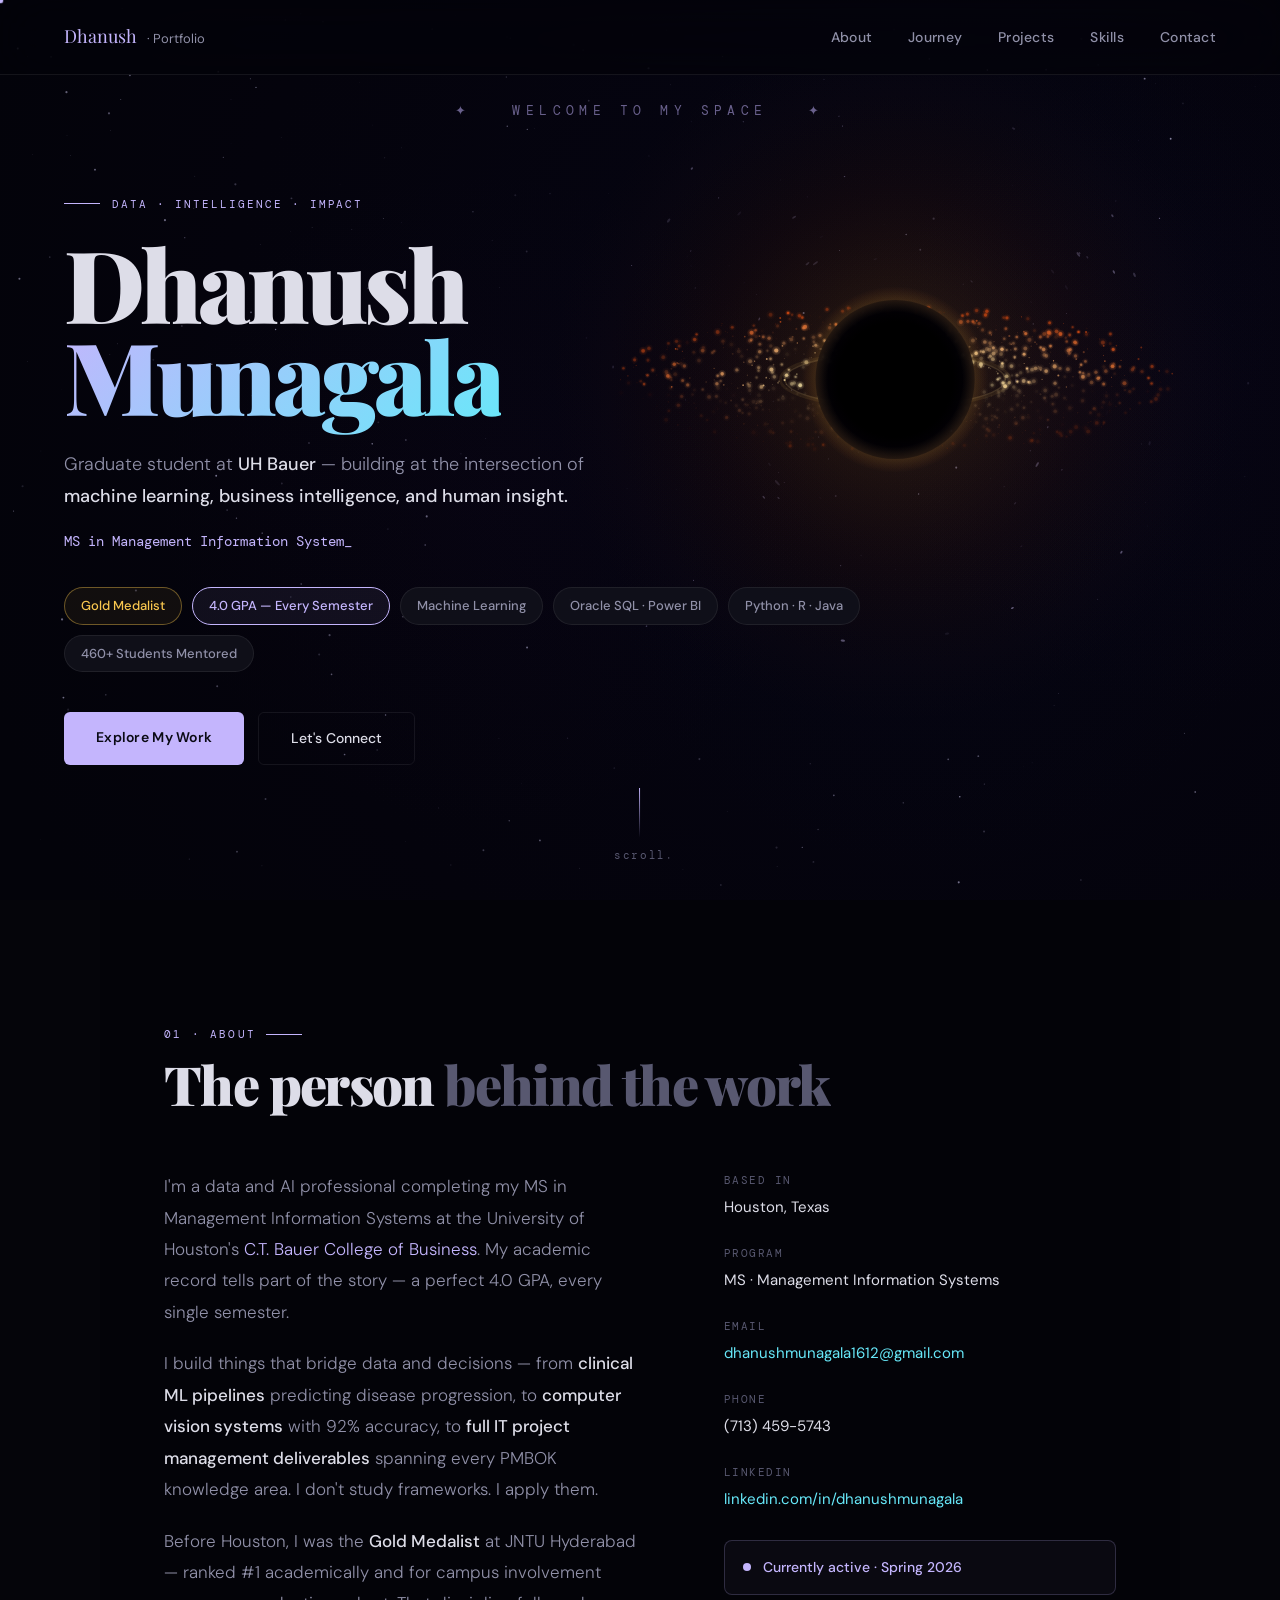
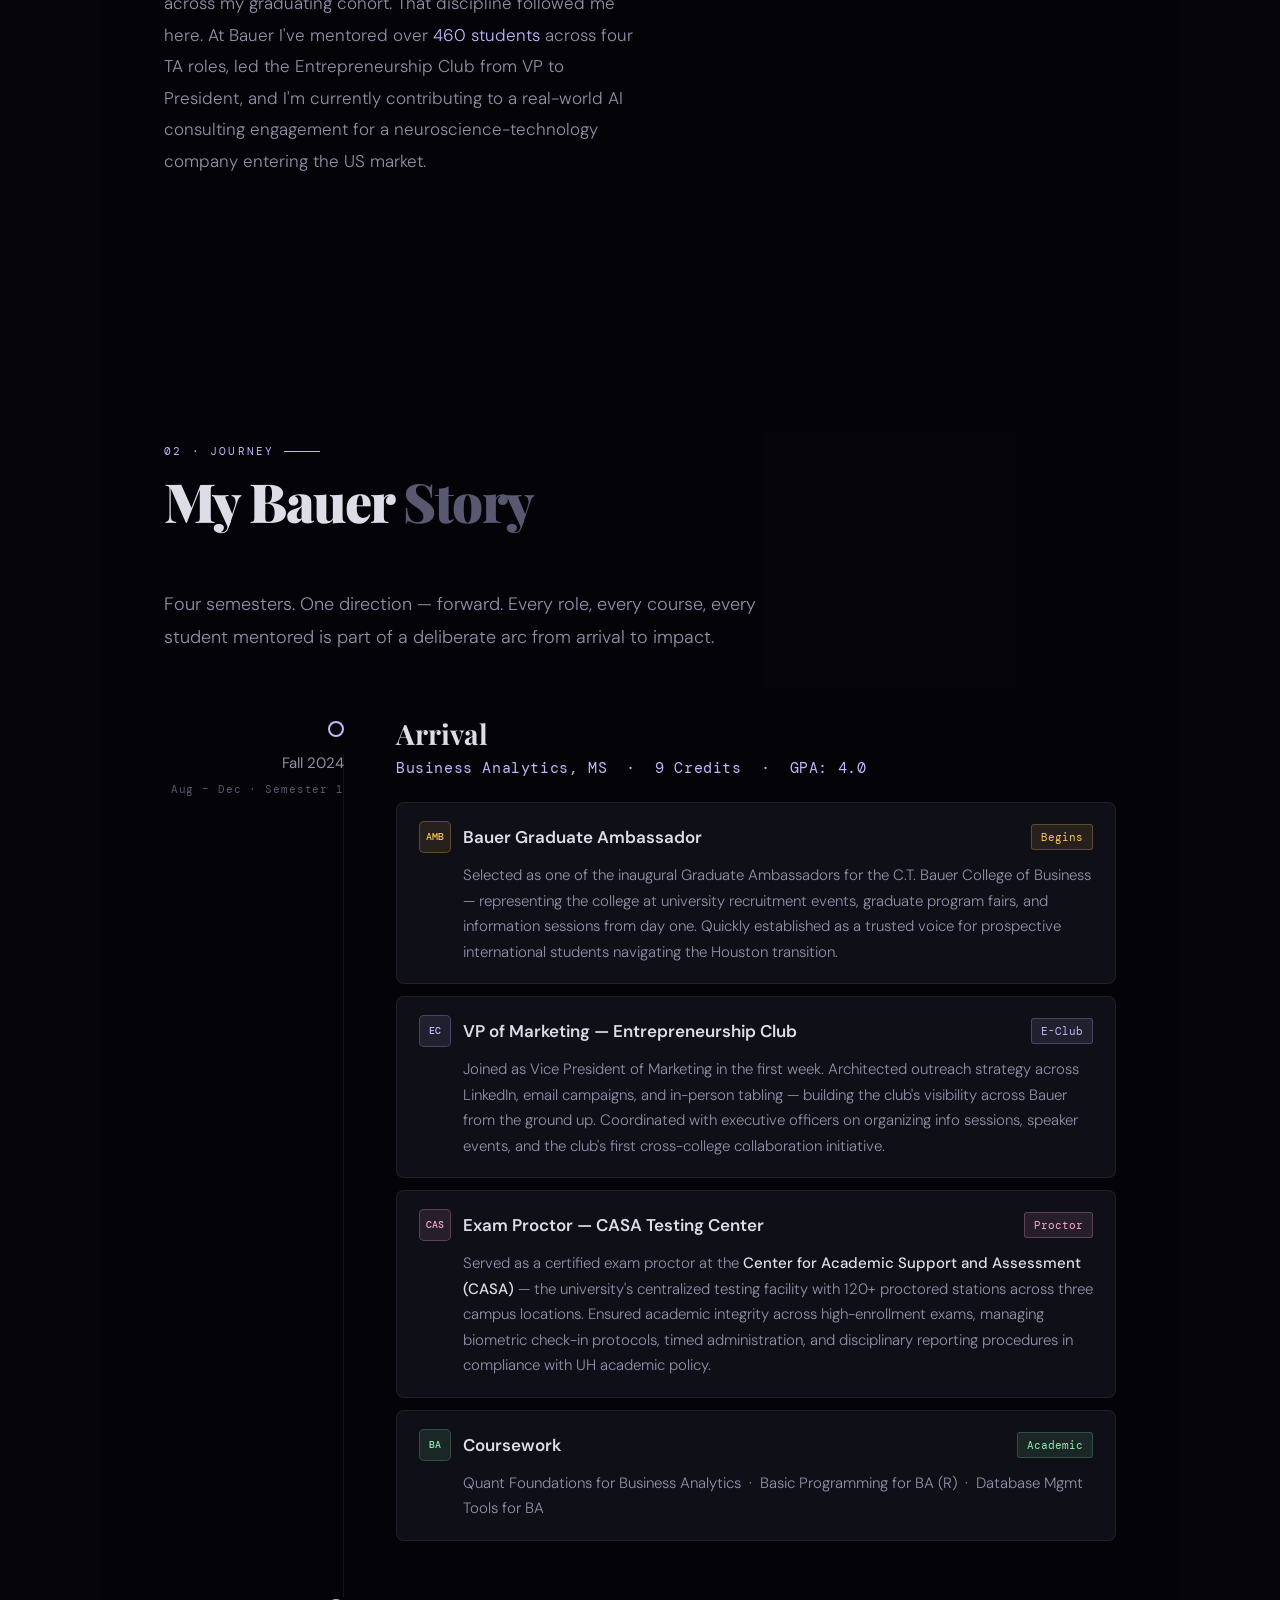
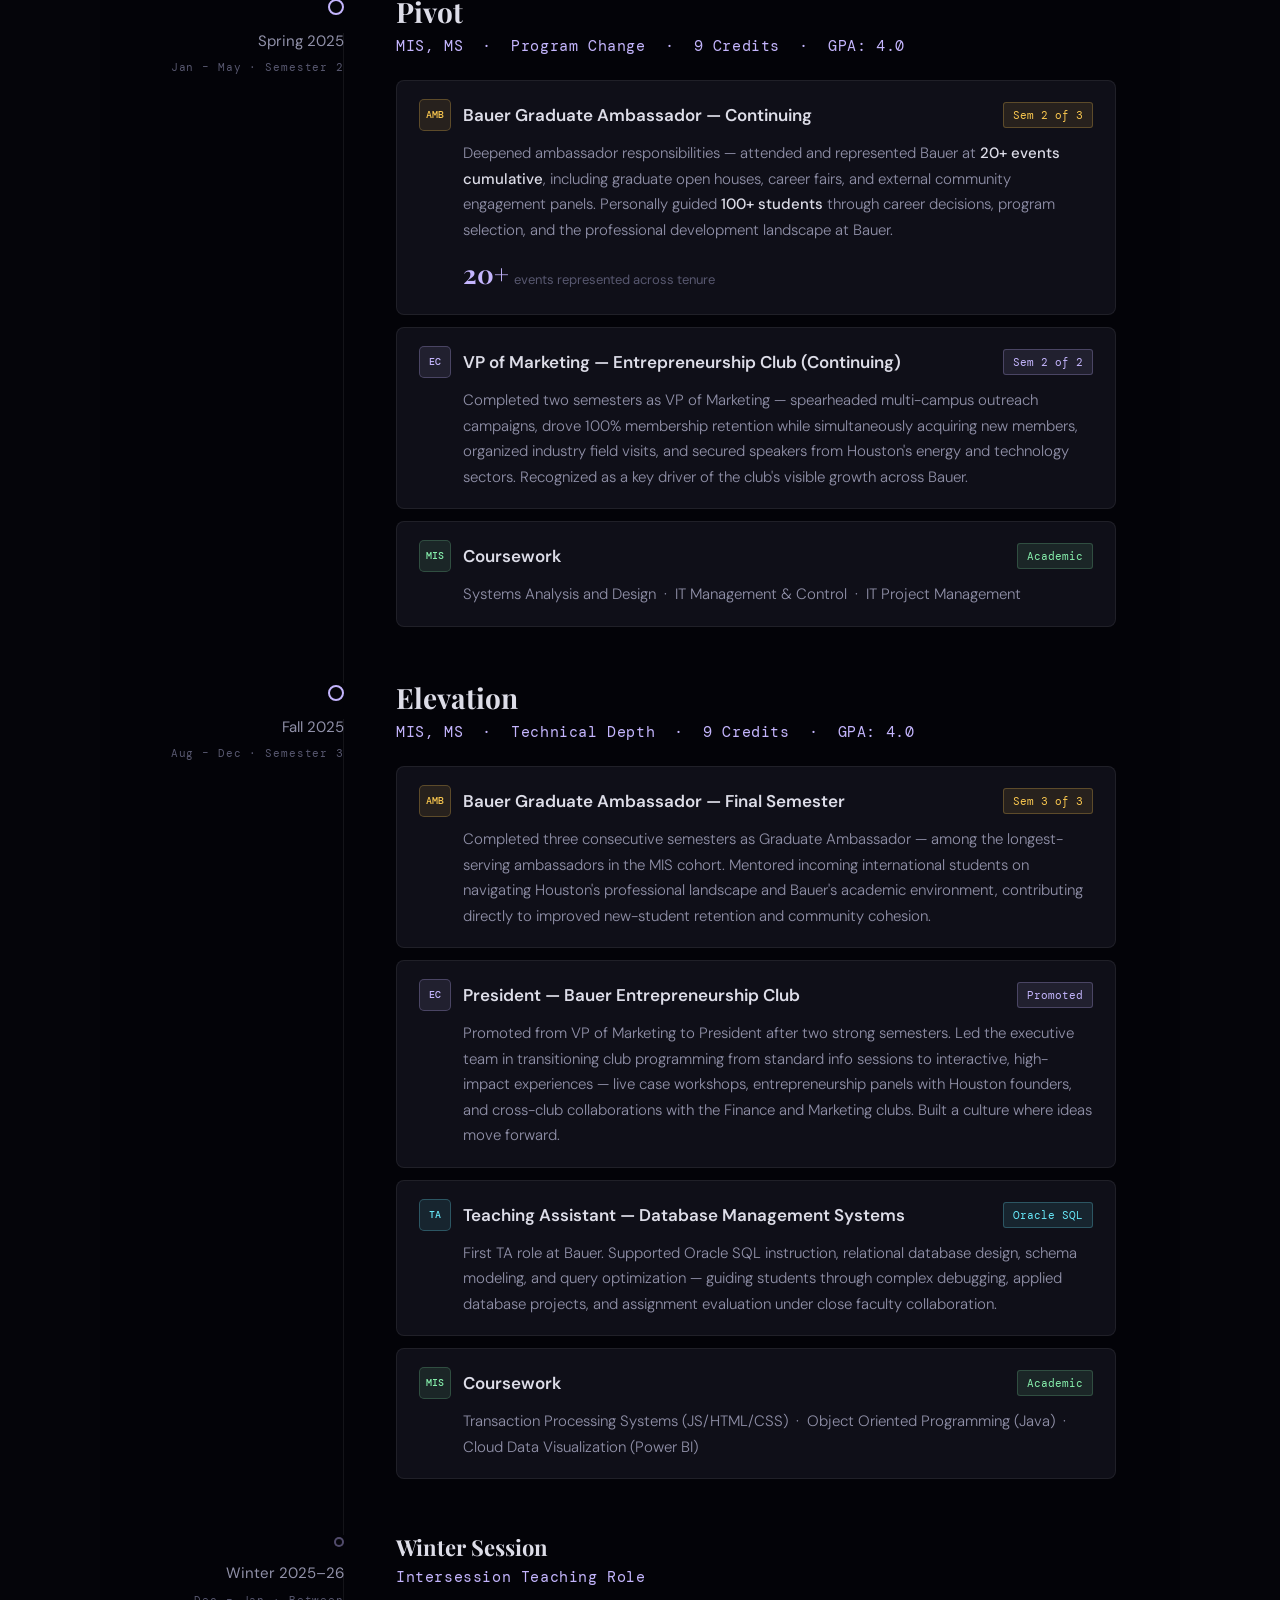
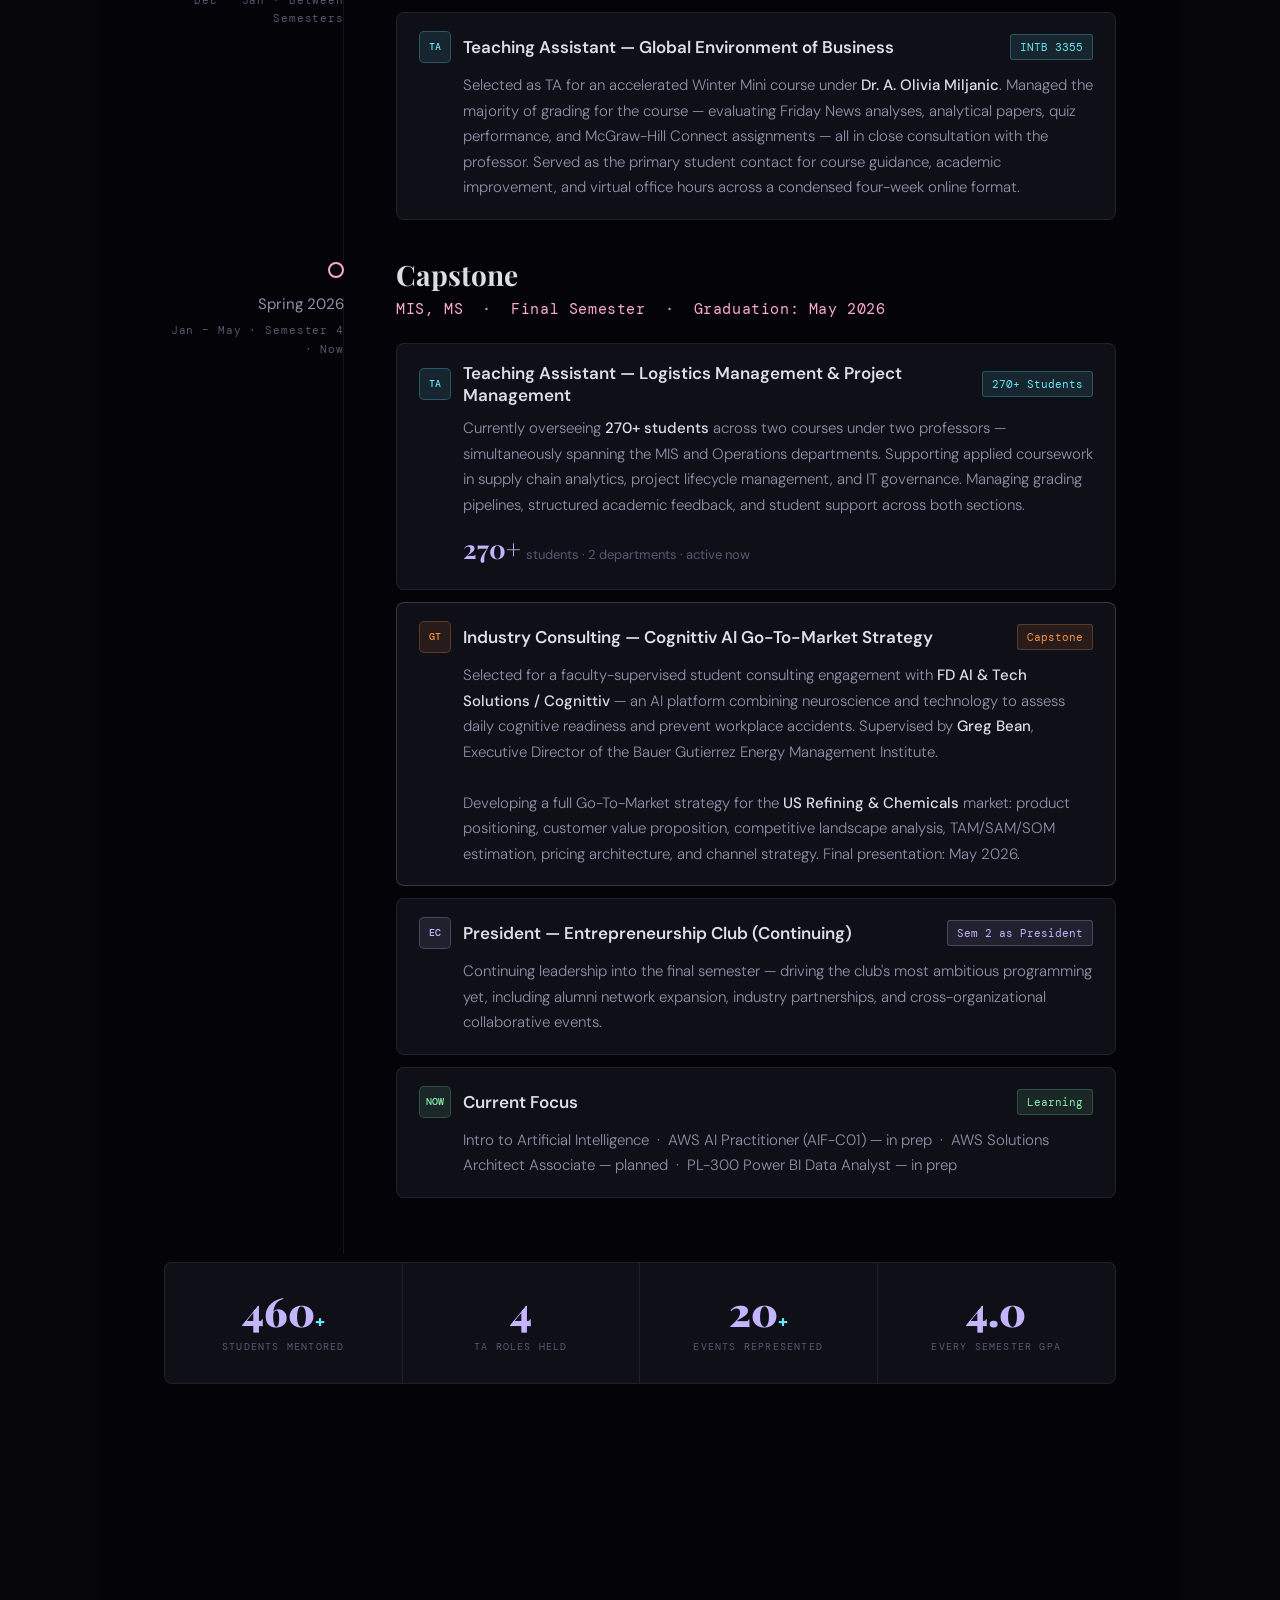
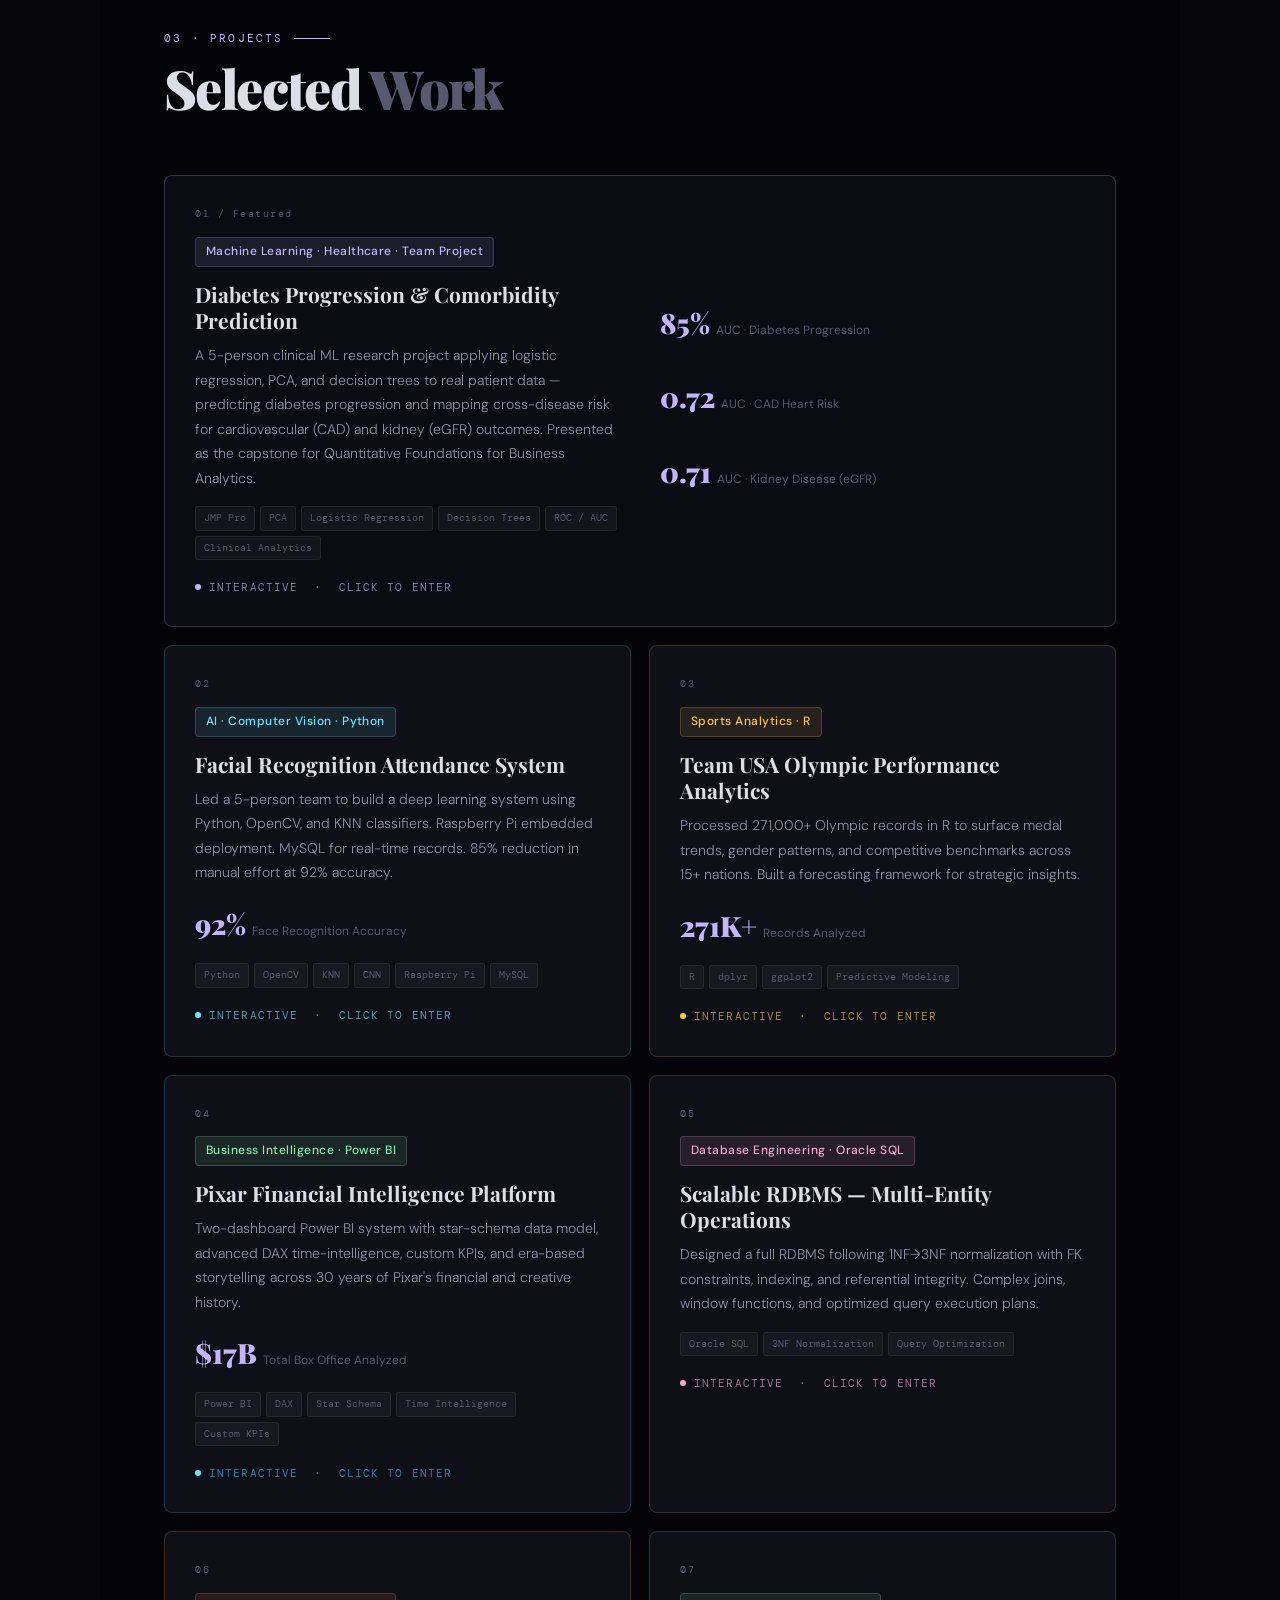
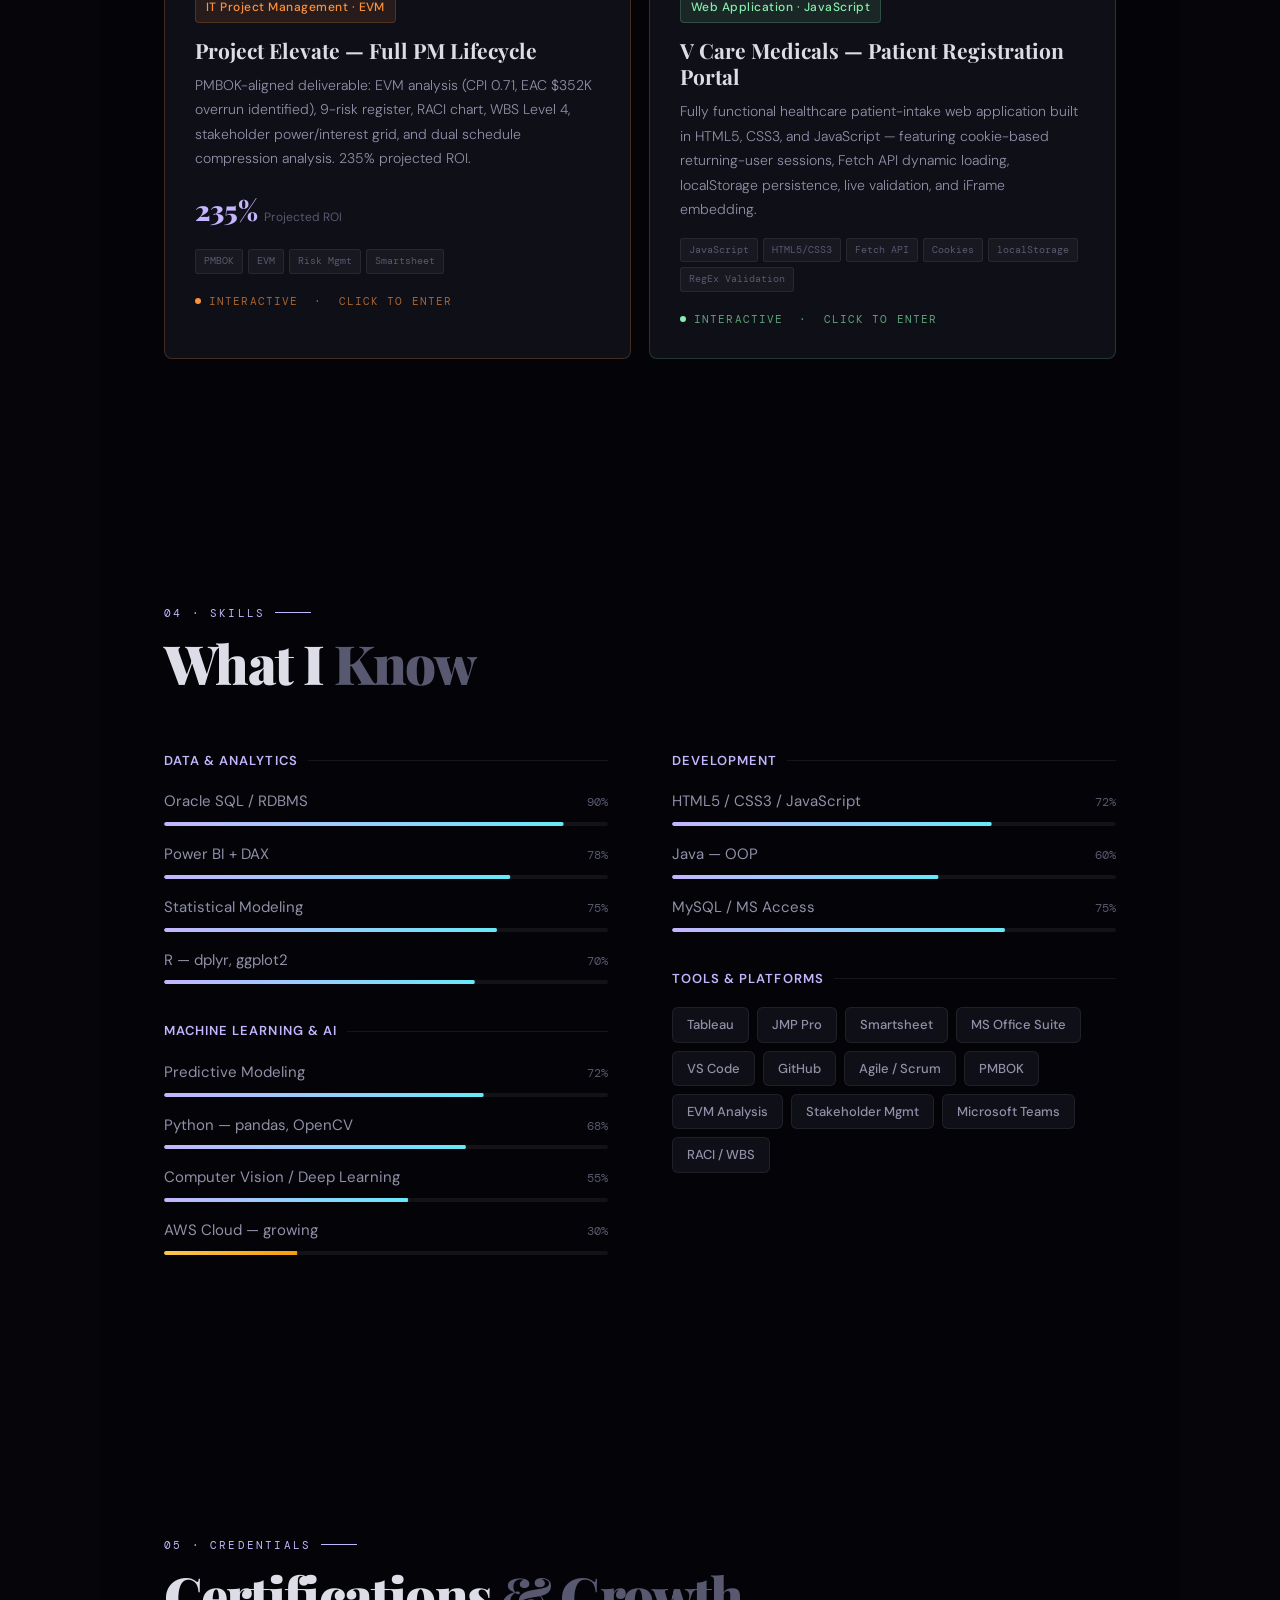
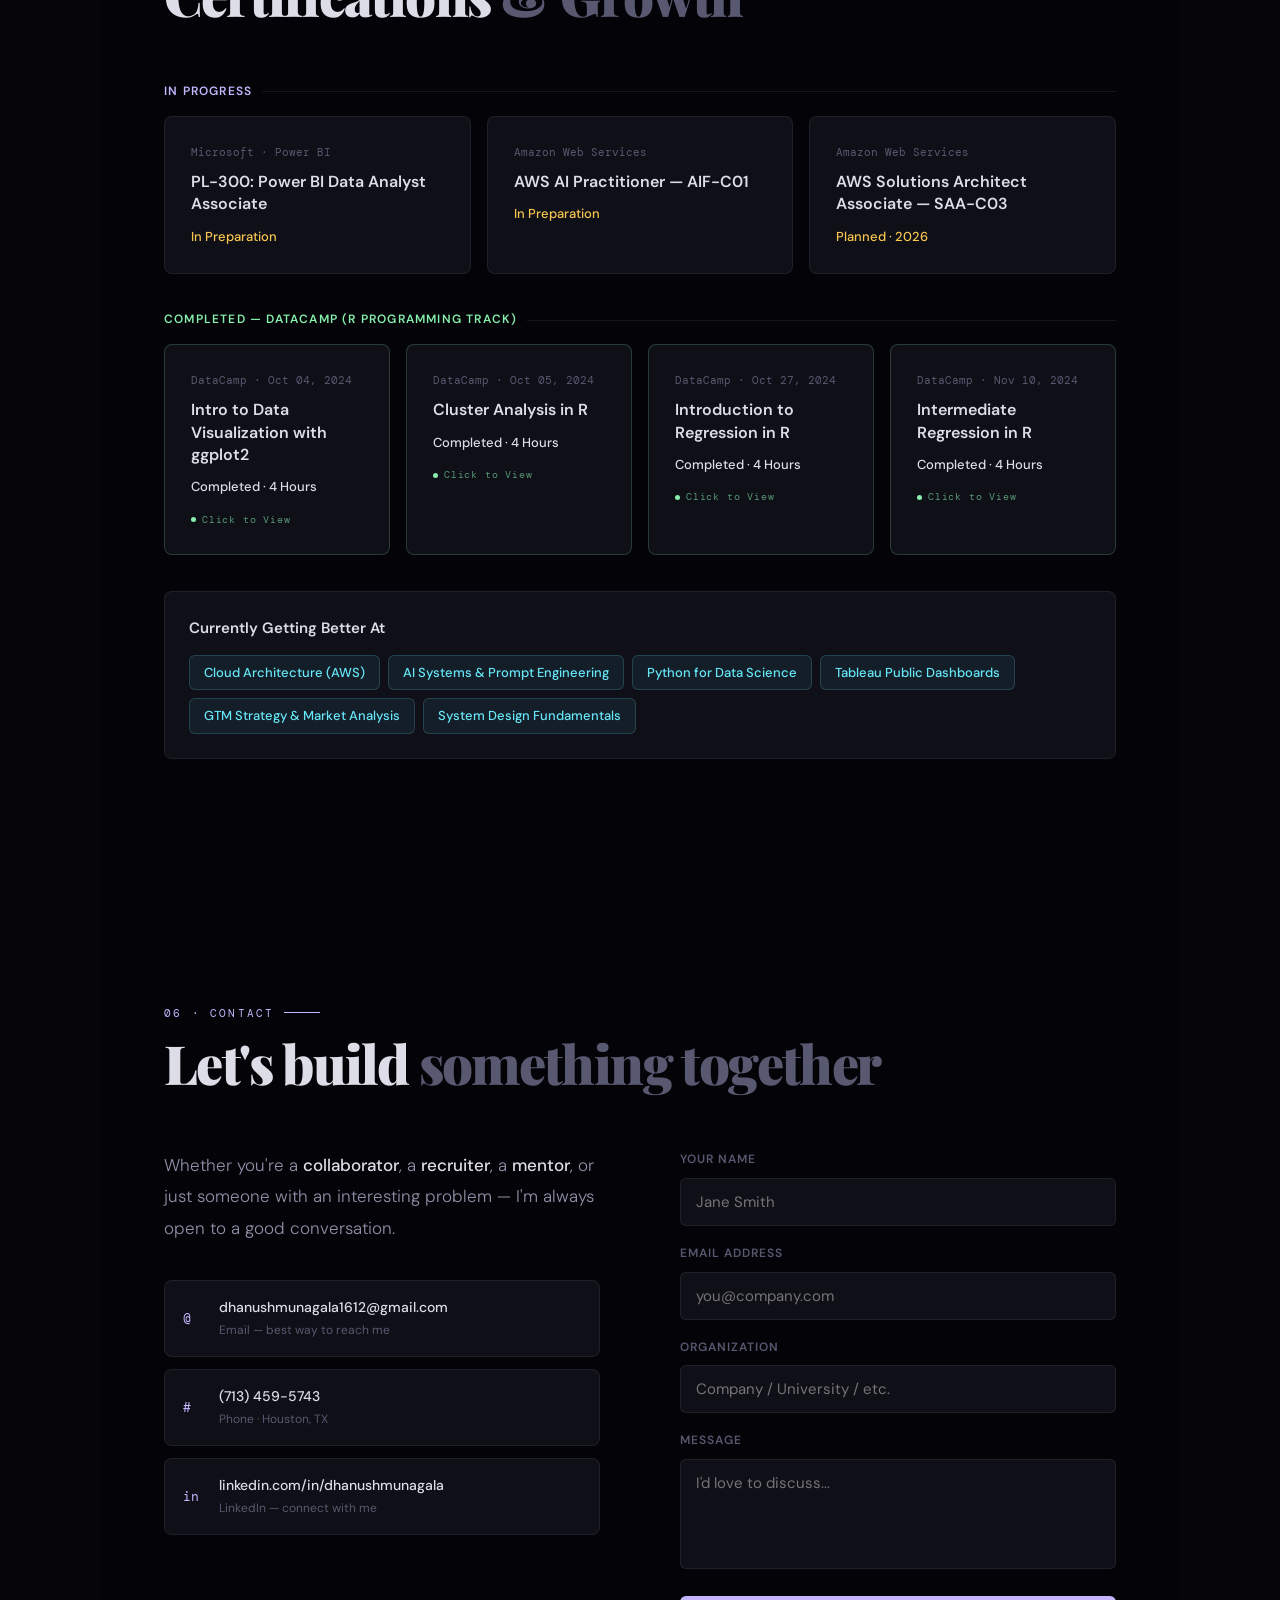
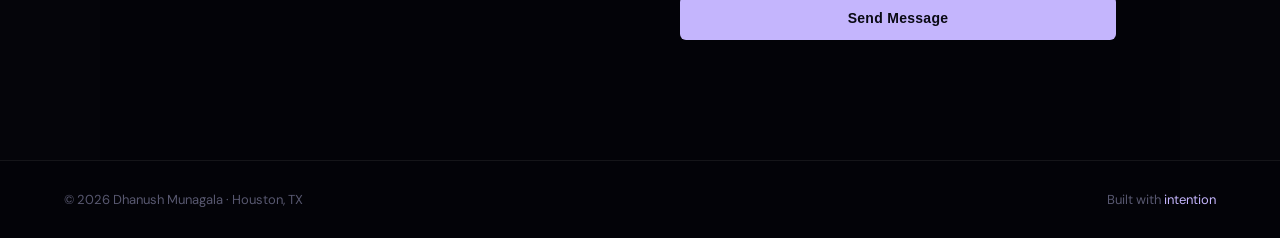
==== index.html @ 0669baee "Create index.html Initial portfolio launch" ====
<!DOCTYPE html>
<html lang="en">
<head>
<meta charset="UTF-8"/>
<meta name="viewport" content="width=device-width,initial-scale=1.0"/>
<title>Dhanush Munagala</title>
<link rel="preconnect" href="https://fonts.googleapis.com"/>
<link rel="preconnect" href="https://fonts.gstatic.com" crossorigin/>
<link href="https://fonts.googleapis.com/css2?family=Playfair+Display:wght@700;900&family=DM+Sans:wght@300;400;500;600&family=DM+Mono:wght@400;500&display=swap" rel="stylesheet"/>
<style>
:root{
  --bg:rgba(5,5,10,0.93);
  --raw:#05050a;
  --card:rgba(16,16,26,0.94);
  --card2:rgba(22,22,34,0.96);
  --border:rgba(255,255,255,0.07);
  --border-hi:rgba(196,181,253,0.3);
  --text:#dddde8;--muted:#9090a8;--dim:#585870;
  --accent:#c4b5fd;--gold:#f9c74f;--teal:#67e8f9;--rose:#f9a8d4;
  --pf:'Playfair Display',Georgia,serif;
  --sans:'DM Sans',system-ui,sans-serif;
  --mono:'DM Mono',monospace;
}
*,*::before,*::after{box-sizing:border-box;margin:0;padding:0}
html{scroll-behavior:smooth;overflow-x:hidden}
body{background:var(--raw);color:var(--text);font-family:var(--sans);line-height:1.65;overflow-x:hidden;cursor:none;font-size:16px}

/* ── FIXED LAYERS ── */
#grav-canvas{position:fixed;inset:0;z-index:0;pointer-events:none}
#comet-canvas{position:fixed;inset:0;z-index:9996;pointer-events:none}
.cdot{width:7px;height:7px;background:var(--accent);border-radius:50%;position:fixed;pointer-events:none;z-index:9999;transform:translate(-50%,-50%);transition:width .15s,height .15s;mix-blend-mode:screen}
.cdot.hover{width:22px;height:22px;background:rgba(196,181,253,.18);border:1.5px solid rgba(196,181,253,.7)}

/* ── NAV ── */
nav{position:fixed;top:0;left:0;right:0;z-index:300;padding:22px 64px;display:flex;align-items:center;justify-content:space-between;backdrop-filter:blur(28px) saturate(1.4);background:rgba(4,4,9,.72);border-bottom:1px solid var(--border);transition:padding .3s}
nav.sc{padding:14px 64px}
.nlogo{font-family:var(--pf);font-size:18px;color:var(--accent)}
.nlogo em{color:var(--muted);font-style:normal;font-family:var(--sans);font-size:13px;margin-left:6px}
.nlinks{display:flex;gap:36px;list-style:none}
.nlinks a{font-size:14px;font-weight:500;color:var(--muted);text-decoration:none;letter-spacing:.02em;transition:color .2s;position:relative}
.nlinks a::after{content:'';position:absolute;bottom:-4px;left:0;width:0;height:1px;background:var(--accent);transition:width .3s}
.nlinks a:hover{color:var(--text)}
.nlinks a:hover::after{width:100%}

/* ── ALL SECTIONS TRANSPARENT SO GRAV CANVAS BLEEDS THROUGH ── */
section{position:relative;z-index:2;background:transparent}
.wrap{max-width:1080px;margin:0 auto;padding:120px 64px;position:relative;z-index:1}
/* Subtle dark overlay per section for readability */
.wrap::before{content:'';position:absolute;inset:0;background:rgba(4,4,9,.82);border-radius:0;z-index:-1;pointer-events:none}

/* ── HERO ── */
#hero{min-height:100vh;display:flex;align-items:center;padding:140px 64px 80px;overflow:hidden}
.hero-wrap{max-width:820px;position:relative;z-index:2}
.welcome-line{font-family:var(--mono);font-size:13px;color:rgba(196,181,253,.52);letter-spacing:.42em;text-transform:uppercase;opacity:0;animation:riseUp .8s .05s forwards;position:absolute;top:100px;left:0;right:0;text-align:center;z-index:3;pointer-events:none}
.htag{font-family:var(--mono);font-size:11px;color:var(--accent);letter-spacing:.18em;text-transform:uppercase;display:flex;align-items:center;gap:12px;margin-bottom:24px;opacity:0;animation:riseUp .8s .25s forwards}
.htag::before{content:'';width:36px;height:1px;background:var(--accent)}
h1.hname{font-family:var(--pf);font-size:clamp(54px,9vw,100px);font-weight:900;line-height:.92;letter-spacing:-.04em;color:var(--text);opacity:0;animation:riseUp .9s .45s forwards}
h1.hname .hl{background:linear-gradient(135deg,var(--accent),var(--teal));-webkit-background-clip:text;-webkit-text-fill-color:transparent;background-clip:text}
.htagline{font-size:18px;color:var(--muted);margin-top:28px;max-width:580px;line-height:1.75;font-weight:300;opacity:0;animation:riseUp .9s .65s forwards}
.htagline strong{color:var(--text);font-weight:500}
.htyping{font-family:var(--mono);font-size:14px;color:var(--teal);margin-top:18px;opacity:0;animation:riseUp .9s .8s forwards;min-height:22px}
.htyping span{color:var(--accent);animation:blink 1s infinite}
.hpills{display:flex;flex-wrap:wrap;gap:10px;margin-top:34px;opacity:0;animation:riseUp .9s .95s forwards}
.pill{font-size:13px;font-weight:500;padding:7px 16px;border-radius:100px;border:1px solid var(--border);color:var(--muted);background:var(--card);transition:all .25s}
.pill:hover,.pill.on{border-color:var(--accent);color:var(--accent);background:rgba(196,181,253,.07)}
.pill.gold{border-color:rgba(249,199,79,.4);color:var(--gold);background:rgba(249,199,79,.06)}
.hbtns{display:flex;gap:14px;margin-top:40px;opacity:0;animation:riseUp .9s 1.1s forwards}
.bpri{font-size:14px;font-weight:600;padding:14px 32px;background:var(--accent);color:#0a0a14;border:none;border-radius:6px;cursor:none;text-decoration:none;transition:all .25s;letter-spacing:.02em}
.bpri:hover{background:#d8ccff;transform:translateY(-2px);box-shadow:0 12px 40px rgba(196,181,253,.28)}
.bsec{font-size:14px;font-weight:500;padding:14px 32px;background:transparent;color:var(--text);border:1px solid var(--border);border-radius:6px;cursor:none;text-decoration:none;transition:all .25s}
.bsec:hover{border-color:var(--accent);color:var(--accent)}
.scroll-cue{position:absolute;bottom:36px;left:50%;transform:translateX(-50%);z-index:2;display:flex;flex-direction:column;align-items:center;gap:8px;animation:fade 2s 2s infinite}
.scroll-line{width:1px;height:50px;background:linear-gradient(var(--accent),transparent)}
.scroll-lbl{font-size:11px;font-family:var(--mono);color:var(--dim);letter-spacing:.15em}

/* ── SECTION HEADINGS ── */
.sec-head{margin-bottom:60px}
.sec-num{font-family:var(--mono);font-size:11px;color:var(--accent);letter-spacing:.2em;text-transform:uppercase;display:inline-flex;align-items:center;gap:10px;margin-bottom:14px}
.sec-num::after{content:'';width:36px;height:1px;background:var(--accent)}
h2.sec-title{font-family:var(--pf);font-size:clamp(36px,5vw,54px);font-weight:900;line-height:1;letter-spacing:-.03em;color:var(--text)}
h2.sec-title .dim{color:var(--dim)}

/* ── ABOUT ── */
.about-grid{display:grid;grid-template-columns:1.1fr .9fr;gap:80px;align-items:start}
.about-text p{font-size:17px;color:var(--muted);line-height:1.85;margin-bottom:20px;font-weight:300}
.about-text p strong{color:var(--text);font-weight:500}
.about-text p .hi{color:var(--accent)}
.iblock{margin-bottom:24px}
.ilbl{font-family:var(--mono);font-size:11px;color:var(--dim);letter-spacing:.14em;text-transform:uppercase;margin-bottom:6px}
.ival{font-size:15px;color:var(--text)}
.ival a{color:var(--teal);text-decoration:none}
.avail{display:flex;align-items:center;gap:12px;margin-top:28px;padding:15px 18px;border:1px solid rgba(196,181,253,.2);background:rgba(196,181,253,.04);border-radius:8px}
.adot{width:8px;height:8px;background:var(--accent);border-radius:50%;animation:adot 2.5s infinite;flex-shrink:0}
.atxt{font-size:14px;color:var(--accent);font-weight:500}

/* ═══════════════════════════════
   JOURNEY — enlarged, no emojis
   ═══════════════════════════════ */
.jintro{font-size:18px;color:var(--muted);line-height:1.85;max-width:640px;font-weight:300;margin-bottom:64px}
.jintro strong{color:var(--text);font-weight:500}

.jsem{display:grid;grid-template-columns:180px 1fr;gap:0 52px;margin-bottom:56px;position:relative}
.jsem:not(:last-child)::before{content:'';position:absolute;left:179px;top:36px;bottom:-56px;width:1px;background:rgba(255,255,255,.07);z-index:0}
/* Mini winter bridge entry */
.jsem.bridge{margin-bottom:40px}
.jsem.bridge:not(:last-child)::before{bottom:-40px}

.jsem-meta{padding-top:2px;display:flex;flex-direction:column;align-items:flex-end}
.jsem-dot{width:16px;height:16px;border:2px solid var(--accent);border-radius:50%;background:var(--raw);margin-bottom:14px;position:relative;z-index:1;transition:all .4s;flex-shrink:0}
.jsem-dot.now{border-color:var(--rose);animation:nowglow 2.5s infinite}
.jsem-dot.bridge-dot{width:10px;height:10px;border-color:rgba(196,181,253,.4)}
.jsem:hover .jsem-dot:not(.now){background:var(--accent);box-shadow:0 0 18px rgba(196,181,253,.55)}
.jsem-period{font-size:15px;color:var(--muted);text-align:right;line-height:1.7;font-weight:400}
.jsem-period small{display:block;font-family:var(--mono);font-size:11px;color:var(--dim);letter-spacing:.08em;margin-top:4px}

.jsem-body{}
.jsem-label{font-family:var(--pf);font-size:28px;font-weight:700;color:var(--text);margin-bottom:6px;line-height:1.1}
.jsem-sub{font-size:15px;color:var(--accent);font-family:var(--mono);margin-bottom:22px;letter-spacing:.04em}
.jsem-sub.rose{color:var(--rose)}

/* Activity cards */
.jacts{display:flex;flex-direction:column;gap:12px}
.jact{border:1px solid var(--border);background:var(--card);border-radius:8px;padding:18px 22px;transition:all .3s}
.jact:hover{border-color:var(--border-hi);background:var(--card2)}
.jact.featured-act{border-color:rgba(249,168,212,.22)}
.jact-header{display:flex;align-items:center;gap:12px;margin-bottom:10px}

/* Icon badge — no emojis, clean labels */
.jbadge{width:32px;height:32px;border-radius:5px;display:flex;align-items:center;justify-content:center;font-family:var(--mono);font-size:10px;font-weight:500;flex-shrink:0;letter-spacing:.02em}
.jb-amb{background:rgba(249,199,79,.1);color:var(--gold);border:1px solid rgba(249,199,79,.25)}
.jb-club{background:rgba(196,181,253,.1);color:var(--accent);border:1px solid rgba(196,181,253,.25)}
.jb-ta{background:rgba(103,232,249,.1);color:var(--teal);border:1px solid rgba(103,232,249,.25)}
.jb-acad{background:rgba(134,239,172,.1);color:#86efac;border:1px solid rgba(134,239,172,.2)}
.jb-proctor{background:rgba(249,168,212,.1);color:var(--rose);border:1px solid rgba(249,168,212,.25)}
.jb-proj{background:rgba(251,146,60,.1);color:#fb923c;border:1px solid rgba(251,146,60,.25)}

.jact-title{font-size:17px;font-weight:600;color:var(--text);line-height:1.3}
.jact-role{font-family:var(--mono);font-size:11px;padding:3px 9px;border-radius:3px;flex-shrink:0;margin-left:auto}
.r-amb{background:rgba(249,199,79,.1);color:var(--gold);border:1px solid rgba(249,199,79,.25)}
.r-club{background:rgba(196,181,253,.1);color:var(--accent);border:1px solid rgba(196,181,253,.25)}
.r-ta{background:rgba(103,232,249,.1);color:var(--teal);border:1px solid rgba(103,232,249,.25)}
.r-acad{background:rgba(134,239,172,.1);color:#86efac;border:1px solid rgba(134,239,172,.2)}
.r-proctor{background:rgba(249,168,212,.1);color:var(--rose);border:1px solid rgba(249,168,212,.25)}
.r-proj{background:rgba(251,146,60,.1);color:#fb923c;border:1px solid rgba(251,146,60,.25)}
.jact-desc{font-size:15px;color:var(--muted);line-height:1.7;padding-left:44px;font-weight:300}
.jact-desc strong{color:var(--text);font-weight:500}
.jact-stat{display:inline-flex;align-items:baseline;gap:5px;margin-top:10px;padding-left:44px}
.jact-stat-n{font-family:var(--pf);font-size:26px;font-weight:700;color:var(--accent)}
.jact-stat-l{font-size:13px;color:var(--dim)}

/* Journey total strip */
.jtotal{display:grid;grid-template-columns:repeat(4,1fr);border:1px solid var(--border);border-radius:8px;overflow:hidden;margin-top:64px;background:var(--card)}
.jts{padding:28px 20px;text-align:center;border-right:1px solid var(--border)}
.jts:last-child{border-right:none}
.jts-n{font-family:var(--pf);font-size:40px;font-weight:900;color:var(--accent);line-height:1}
.jts-n sub{font-size:17px;color:var(--teal);font-family:var(--sans);vertical-align:baseline}
.jts-l{font-family:var(--mono);font-size:10px;color:var(--dim);letter-spacing:.12em;text-transform:uppercase;margin-top:8px}

/* ── PROJECTS ── */
.pgrid{display:grid;grid-template-columns:repeat(2,1fr);gap:18px}
.pcard{border:1px solid var(--border);background:var(--card);padding:30px;border-radius:8px;position:relative;overflow:hidden;transition:all .4s;transform-style:preserve-3d;cursor:none}
.pcard::before{content:'';position:absolute;inset:0;background:radial-gradient(circle at var(--px,50%) var(--py,50%),rgba(196,181,253,.07) 0%,transparent 65%);opacity:0;transition:opacity .3s}
.pcard:hover::before{opacity:1}
.pcard:hover{border-color:rgba(196,181,253,.22);transform:translateY(-5px);box-shadow:0 24px 60px rgba(0,0,0,.5)}
.pcard.feat{grid-column:span 2;display:grid;grid-template-columns:1fr 1fr;gap:40px;background:rgba(12,12,20,.96);border-color:rgba(196,181,253,.12)}
.pn{font-family:var(--mono);font-size:10px;color:var(--dim);letter-spacing:.15em;margin-bottom:14px}
.ptag{display:inline-block;font-size:12px;font-weight:500;padding:4px 10px;border-radius:4px;margin-bottom:14px;letter-spacing:.04em}
.tag-ml{background:rgba(196,181,253,.1);color:var(--accent);border:1px solid rgba(196,181,253,.2)}
.tag-ai{background:rgba(103,232,249,.1);color:var(--teal);border:1px solid rgba(103,232,249,.2)}
.tag-da{background:rgba(249,199,79,.1);color:var(--gold);border:1px solid rgba(249,199,79,.2)}
.tag-db{background:rgba(249,168,212,.1);color:var(--rose);border:1px solid rgba(249,168,212,.2)}
.tag-pm{background:rgba(251,146,60,.1);color:#fb923c;border:1px solid rgba(251,146,60,.2)}
.tag-bi{background:rgba(134,239,172,.1);color:#86efac;border:1px solid rgba(134,239,172,.2)}
.pname{font-family:var(--pf);font-size:21px;font-weight:700;color:var(--text);margin-bottom:10px;line-height:1.25}
.pdesc{font-size:14px;color:var(--muted);line-height:1.75;font-weight:300;margin-bottom:16px}
.pmet{display:flex;align-items:baseline;gap:6px;margin-bottom:8px}
.pmn{font-family:var(--pf);font-size:28px;font-weight:900;color:var(--accent)}
.pml{font-size:12px;color:var(--dim)}
.pstack{display:flex;flex-wrap:wrap;gap:5px;margin-top:16px}
.stk{font-family:var(--mono);font-size:10px;padding:3px 8px;background:rgba(255,255,255,.04);border:1px solid var(--border);color:var(--dim);border-radius:3px}

/* ── SKILLS ── */
.skgrid{display:grid;grid-template-columns:1fr 1fr;gap:64px}
.skcat{margin-bottom:36px}
.sktitle{font-size:13px;font-weight:600;color:var(--accent);letter-spacing:.08em;text-transform:uppercase;margin-bottom:18px;display:flex;align-items:center;gap:10px}
.sktitle::after{content:'';flex:1;height:1px;background:var(--border)}
.skbar{margin-bottom:16px}
.skbh{display:flex;justify-content:space-between;align-items:baseline;margin-bottom:8px}
.skbn{font-size:15px;color:var(--muted);font-weight:400}
.skbp{font-family:var(--mono);font-size:12px;color:var(--dim)}
.skbt{height:4px;background:rgba(255,255,255,.06);border-radius:2px;overflow:hidden}
.skbf{height:100%;border-radius:2px;background:linear-gradient(90deg,var(--accent),var(--teal));transform:scaleX(0);transform-origin:left;transition:transform 1.1s cubic-bezier(.4,0,.2,1)}
.chips{display:flex;flex-wrap:wrap;gap:8px;margin-top:18px}
.chip{font-size:13px;font-weight:500;padding:6px 14px;background:var(--card);border:1px solid var(--border);color:var(--muted);border-radius:6px;transition:all .2s}
.chip:hover{border-color:var(--accent);color:var(--accent)}

/* ── CERTS ── */
.cgrid{display:grid;grid-template-columns:repeat(3,1fr);gap:16px}
.ccard{border:1px solid var(--border);background:var(--card);padding:26px;border-radius:8px;transition:all .3s;position:relative;overflow:hidden}
.ccard::after{content:'';position:absolute;top:0;left:0;right:0;height:2px;background:linear-gradient(90deg,var(--accent),var(--teal));transform:scaleX(0);transform-origin:left;transition:transform .4s}
.ccard:hover{transform:translateY(-4px);border-color:var(--border-hi)}
.ccard:hover::after{transform:scaleX(1)}
.cprov{font-family:var(--mono);font-size:11px;color:var(--dim);margin-bottom:10px}
.cname{font-size:16px;font-weight:600;color:var(--text);line-height:1.4;margin-bottom:10px}
.cst{font-size:13px;font-weight:500}
.cst.pr{color:var(--gold)}
.cgrow{margin-top:36px;padding:24px;border:1px solid var(--border);border-radius:8px;background:var(--card)}
.cgrow-title{font-size:15px;font-weight:600;color:var(--text);margin-bottom:14px}
.cgrow-list{display:flex;flex-wrap:wrap;gap:8px}
.grow-item{font-size:13px;font-weight:500;padding:6px 14px;border-radius:6px;background:rgba(103,232,249,.07);color:var(--teal);border:1px solid rgba(103,232,249,.18)}

/* ── CONTACT ── */
.ctgrid{display:grid;grid-template-columns:1fr 1fr;gap:80px;align-items:start}
.ctl-text{font-size:17px;color:var(--muted);line-height:1.85;font-weight:300;margin-bottom:36px}
.ctl-text strong{color:var(--text);font-weight:500}
.ctlinks{display:flex;flex-direction:column;gap:12px}
.ctlnk{display:flex;align-items:center;gap:14px;padding:15px 18px;border:1px solid var(--border);background:var(--card);border-radius:8px;text-decoration:none;transition:all .22s}
.ctlnk:hover{border-color:var(--border-hi);transform:translateX(6px)}
.cticon{font-family:var(--mono);font-size:13px;color:var(--accent);width:22px;flex-shrink:0}
.ctlt{font-size:14px;color:var(--text);font-weight:500}
.ctls{font-size:12px;color:var(--dim);margin-top:2px}
.fg{margin-bottom:18px}
.fl{display:block;font-size:12px;font-weight:600;color:var(--dim);letter-spacing:.08em;text-transform:uppercase;margin-bottom:8px}
.fi,.fta{width:100%;background:var(--card);border:1px solid var(--border);border-radius:6px;padding:13px 15px;color:var(--text);font-family:var(--sans);font-size:15px;transition:border-color .2s;outline:none;resize:none}
.fi:focus,.fta:focus{border-color:var(--accent)}
.fta{min-height:110px}

/* ── FOOTER ── */
footer{border-top:1px solid var(--border);padding:28px 64px;display:flex;justify-content:space-between;align-items:center;position:relative;z-index:2;background:rgba(4,4,9,.92)}
.ftext{font-size:13px;color:var(--dim)}
.ftext span{color:var(--accent)}

/* ── ANIMATIONS ── */
@keyframes riseUp{from{opacity:0;transform:translateY(28px)}to{opacity:1;transform:translateY(0)}}
@keyframes fade{0%,100%{opacity:1}50%{opacity:.35}}
@keyframes blink{0%,100%{opacity:1}50%{opacity:0}}
@keyframes adot{0%,100%{box-shadow:0 0 0 0 rgba(196,181,253,.5)}60%{box-shadow:0 0 0 8px rgba(196,181,253,0)}}
@keyframes nowglow{0%,100%{box-shadow:0 0 0 0 rgba(249,168,212,0)}50%{box-shadow:0 0 16px 5px rgba(249,168,212,.38)}}
.rev{opacity:0;transform:translateY(30px);transition:opacity .75s cubic-bezier(.4,0,.2,1),transform .75s cubic-bezier(.4,0,.2,1)}
.rev.vis{opacity:1;transform:translateY(0)}
.d1{transition-delay:.1s}.d2{transition-delay:.2s}.d3{transition-delay:.3s}.d4{transition-delay:.4s}

@media(max-width:860px){
  nav{padding:15px 22px}.nlinks{display:none}
  .wrap{padding:80px 22px}
  #hero{padding:110px 22px 60px}
  .about-grid,.skgrid,.ctgrid{grid-template-columns:1fr;gap:40px}
  .pgrid{grid-template-columns:1fr}.pcard.feat{grid-column:span 1;grid-template-columns:1fr}
  .cgrid{grid-template-columns:1fr 1fr}
  .jsem{grid-template-columns:1fr;gap:10px}
  .jsem-meta{flex-direction:row;align-items:center;gap:14px}
  .jsem-period{text-align:left}
  .jsem:not(:last-child)::before{display:none}
  .jtotal{grid-template-columns:repeat(2,1fr)}
  footer{flex-direction:column;gap:10px;padding:22px 24px;text-align:center}
}
</style>
</head>
<body>

<canvas id="grav-canvas"></canvas>
<canvas id="comet-canvas"></canvas>
<div class="cdot" id="cdot"></div>

<!-- NAV -->
<nav id="nav">
  <div class="nlogo">Dhanush <em>· Portfolio</em></div>
  <ul class="nlinks">
    <li><a href="#about">About</a></li>
    <li><a href="#journey">Journey</a></li>
    <li><a href="#projects">Projects</a></li>
    <li><a href="#skills">Skills</a></li>
    <li><a href="#contact">Contact</a></li>
  </ul>
</nav>

<!-- HERO -->
<section id="hero">
  <div class="welcome-line">&#10022; &nbsp; Welcome to my Space &nbsp; &#10022;</div>
  <div class="hero-wrap">
    <div class="htag">Data · Intelligence · Impact</div>
    <h1 class="hname">Dhanush<br><span class="hl">Munagala</span></h1>
    <p class="htagline">Graduate student at <strong>UH Bauer</strong> — building at the intersection of <strong>machine learning, business intelligence, and human insight.</strong></p>
    <div class="htyping"><span id="tt"></span><span>_</span></div>
    <div class="hpills">
      <span class="pill gold">Gold Medalist</span>
      <span class="pill on">4.0 GPA — Every Semester</span>
      <span class="pill">Machine Learning</span>
      <span class="pill">Oracle SQL · Power BI</span>
      <span class="pill">Python · R · Java</span>
      <span class="pill">460+ Students Mentored</span>
    </div>
    <div class="hbtns">
      <a href="#projects" class="bpri">Explore My Work</a>
      <a href="#contact" class="bsec">Let's Connect</a>
    </div>
  </div>
  <div class="scroll-cue"><div class="scroll-line"></div><span class="scroll-lbl">scroll</span></div>
</section>

<!-- ABOUT -->
<section id="about">
  <div class="wrap">
    <div class="sec-head rev"><div class="sec-num">01 · About</div><h2 class="sec-title">The person <span class="dim">behind the work</span></h2></div>
    <div class="about-grid">
      <div class="about-text rev d1">
        <p>I'm a data and AI professional completing my MS in Management Information Systems at the University of Houston's <span class="hi">C.T. Bauer College of Business</span>. My academic record tells part of the story — a perfect 4.0 GPA, every single semester.</p>
        <p>I build things that bridge data and decisions — from <strong>clinical ML pipelines</strong> predicting disease progression, to <strong>computer vision systems</strong> with 92% accuracy, to <strong>full IT project management deliverables</strong> spanning every PMBOK knowledge area. I don't study frameworks. I apply them.</p>
        <p>Before Houston, I was the <strong>Gold Medalist</strong> at JNTU Hyderabad — ranked #1 academically and for campus involvement across my graduating cohort. That discipline followed me here. At Bauer I've mentored over <span class="hi">460 students</span> across four TA roles, led the Entrepreneurship Club from VP to President, and I'm currently contributing to a real-world AI consulting engagement for a neuroscience-technology company entering the US market.</p>
      </div>
      <div class="rev d2">
        <div class="iblock"><div class="ilbl">Based in</div><div class="ival">Houston, Texas</div></div>
        <div class="iblock"><div class="ilbl">Program</div><div class="ival">MS · Management Information Systems</div></div>
        <div class="iblock"><div class="ilbl">Email</div><div class="ival"><a href="mailto:dhanushmunagala1612@gmail.com" style="color:var(--teal);text-decoration:none">dhanushmunagala1612@gmail.com</a></div></div>
        <div class="iblock"><div class="ilbl">Phone</div><div class="ival">(713) 459-5743</div></div>
        <div class="iblock"><div class="ilbl">LinkedIn</div><div class="ival"><a href="https://linkedin.com/in/dhanushmunagala" target="_blank">linkedin.com/in/dhanushmunagala</a></div></div>
        <div class="avail"><div class="adot"></div><div class="atxt">Currently active · Spring 2026</div></div>
      </div>
    </div>
  </div>
</section>

<!-- JOURNEY -->
<section id="journey">
  <div class="wrap">
    <div class="sec-head rev"><div class="sec-num">02 · Journey</div><h2 class="sec-title">My Bauer <span class="dim">Story</span></h2></div>
    <p class="jintro rev d1">Four semesters. One direction — forward. Every role, every course, every student mentored is part of a deliberate arc from arrival to impact.</p>

    <!-- ── SEMESTER 1 ── -->
    <div class="jsem rev d1">
      <div class="jsem-meta">
        <div class="jsem-dot"></div>
        <div class="jsem-period">Fall 2024<small>Aug – Dec · Semester 1</small></div>
      </div>
      <div class="jsem-body">
        <div class="jsem-label">Arrival</div>
        <div class="jsem-sub">Business Analytics, MS &nbsp;·&nbsp; 9 Credits &nbsp;·&nbsp; GPA: 4.0</div>
        <div class="jacts">
          <div class="jact">
            <div class="jact-header">
              <div class="jbadge jb-amb">AMB</div>
              <span class="jact-title">Bauer Graduate Ambassador</span>
              <span class="jact-role r-amb">Begins</span>
            </div>
            <div class="jact-desc">Selected as one of the inaugural Graduate Ambassadors for the C.T. Bauer College of Business — representing the college at university recruitment events, graduate program fairs, and information sessions from day one. Quickly established as a trusted voice for prospective international students navigating the Houston transition.</div>
          </div>
          <div class="jact">
            <div class="jact-header">
              <div class="jbadge jb-club">EC</div>
              <span class="jact-title">VP of Marketing — Entrepreneurship Club</span>
              <span class="jact-role r-club">E-Club</span>
            </div>
            <div class="jact-desc">Joined as Vice President of Marketing in the first week. Architected outreach strategy across LinkedIn, email campaigns, and in-person tabling — building the club's visibility across Bauer from the ground up. Coordinated with executive officers on organizing info sessions, speaker events, and the club's first cross-college collaboration initiative.</div>
          </div>
          <div class="jact">
            <div class="jact-header">
              <div class="jbadge jb-proctor">CAS</div>
              <span class="jact-title">Exam Proctor — CASA Testing Center</span>
              <span class="jact-role r-proctor">Proctor</span>
            </div>
            <div class="jact-desc">Served as a certified exam proctor at the <strong>Center for Academic Support and Assessment (CASA)</strong> — the university's centralized testing facility with 120+ proctored stations across three campus locations. Ensured academic integrity across high-enrollment exams, managing biometric check-in protocols, timed administration, and disciplinary reporting procedures in compliance with UH academic policy.</div>
          </div>
          <div class="jact">
            <div class="jact-header">
              <div class="jbadge jb-acad">BA</div>
              <span class="jact-title">Coursework</span>
              <span class="jact-role r-acad">Academic</span>
            </div>
            <div class="jact-desc">Quant Foundations for Business Analytics &nbsp;·&nbsp; Basic Programming for BA (R) &nbsp;·&nbsp; Database Mgmt Tools for BA</div>
          </div>
        </div>
      </div>
    </div>

    <!-- ── SEMESTER 2 ── -->
    <div class="jsem rev d1">
      <div class="jsem-meta">
        <div class="jsem-dot"></div>
        <div class="jsem-period">Spring 2025<small>Jan – May · Semester 2</small></div>
      </div>
      <div class="jsem-body">
        <div class="jsem-label">Pivot</div>
        <div class="jsem-sub">MIS, MS &nbsp;·&nbsp; Program Change &nbsp;·&nbsp; 9 Credits &nbsp;·&nbsp; GPA: 4.0</div>
        <div class="jacts">
          <div class="jact">
            <div class="jact-header">
              <div class="jbadge jb-amb">AMB</div>
              <span class="jact-title">Bauer Graduate Ambassador — Continuing</span>
              <span class="jact-role r-amb">Sem 2 of 3</span>
            </div>
            <div class="jact-desc">Deepened ambassador responsibilities — attended and represented Bauer at <strong>20+ events cumulative</strong>, including graduate open houses, career fairs, and external community engagement panels. Personally guided <strong>100+ students</strong> through career decisions, program selection, and the professional development landscape at Bauer.</div>
            <div class="jact-stat"><span class="jact-stat-n">20+</span><span class="jact-stat-l">events represented across tenure</span></div>
          </div>
          <div class="jact">
            <div class="jact-header">
              <div class="jbadge jb-club">EC</div>
              <span class="jact-title">VP of Marketing — Entrepreneurship Club (Continuing)</span>
              <span class="jact-role r-club">Sem 2 of 2</span>
            </div>
            <div class="jact-desc">Completed two semesters as VP of Marketing — spearheaded multi-campus outreach campaigns, drove 100% membership retention while simultaneously acquiring new members, organized industry field visits, and secured speakers from Houston's energy and technology sectors. Recognized as a key driver of the club's visible growth across Bauer.</div>
          </div>
          <div class="jact">
            <div class="jact-header">
              <div class="jbadge jb-acad">MIS</div>
              <span class="jact-title">Coursework</span>
              <span class="jact-role r-acad">Academic</span>
            </div>
            <div class="jact-desc">Systems Analysis and Design &nbsp;·&nbsp; IT Management & Control &nbsp;·&nbsp; IT Project Management</div>
          </div>
        </div>
      </div>
    </div>

    <!-- ── SEMESTER 3 ── -->
    <div class="jsem rev d2">
      <div class="jsem-meta">
        <div class="jsem-dot"></div>
        <div class="jsem-period">Fall 2025<small>Aug – Dec · Semester 3</small></div>
      </div>
      <div class="jsem-body">
        <div class="jsem-label">Elevation</div>
        <div class="jsem-sub">MIS, MS &nbsp;·&nbsp; Technical Depth &nbsp;·&nbsp; 9 Credits &nbsp;·&nbsp; GPA: 4.0</div>
        <div class="jacts">
          <div class="jact">
            <div class="jact-header">
              <div class="jbadge jb-amb">AMB</div>
              <span class="jact-title">Bauer Graduate Ambassador — Final Semester</span>
              <span class="jact-role r-amb">Sem 3 of 3</span>
            </div>
            <div class="jact-desc">Completed three consecutive semesters as Graduate Ambassador — among the longest-serving ambassadors in the MIS cohort. Mentored incoming international students on navigating Houston's professional landscape and Bauer's academic environment, contributing directly to improved new-student retention and community cohesion.</div>
          </div>
          <div class="jact">
            <div class="jact-header">
              <div class="jbadge jb-club">EC</div>
              <span class="jact-title">President — Bauer Entrepreneurship Club</span>
              <span class="jact-role r-club">Promoted</span>
            </div>
            <div class="jact-desc">Promoted from VP of Marketing to President after two strong semesters. Led the executive team in transitioning club programming from standard info sessions to interactive, high-impact experiences — live case workshops, entrepreneurship panels with Houston founders, and cross-club collaborations with the Finance and Marketing clubs. Built a culture where ideas move forward.</div>
          </div>
          <div class="jact">
            <div class="jact-header">
              <div class="jbadge jb-ta">TA</div>
              <span class="jact-title">Teaching Assistant — Database Management Systems</span>
              <span class="jact-role r-ta">Oracle SQL</span>
            </div>
            <div class="jact-desc">First TA role at Bauer. Supported Oracle SQL instruction, relational database design, schema modeling, and query optimization — guiding students through complex debugging, applied database projects, and assignment evaluation under close faculty collaboration.</div>
          </div>
          <div class="jact">
            <div class="jact-header">
              <div class="jbadge jb-acad">MIS</div>
              <span class="jact-title">Coursework</span>
              <span class="jact-role r-acad">Academic</span>
            </div>
            <div class="jact-desc">Transaction Processing Systems (JS/HTML/CSS) &nbsp;·&nbsp; Object Oriented Programming (Java) &nbsp;·&nbsp; Cloud Data Visualization (Power BI)</div>
          </div>
        </div>
      </div>
    </div>

    <!-- ── WINTER SESSION ── -->
    <div class="jsem bridge rev d2">
      <div class="jsem-meta">
        <div class="jsem-dot bridge-dot"></div>
        <div class="jsem-period">Winter 2025–26<small>Dec – Jan · Between Semesters</small></div>
      </div>
      <div class="jsem-body">
        <div class="jsem-label" style="font-size:22px">Winter Session</div>
        <div class="jsem-sub">Intersession Teaching Role</div>
        <div class="jacts">
          <div class="jact">
            <div class="jact-header">
              <div class="jbadge jb-ta">TA</div>
              <span class="jact-title">Teaching Assistant — Global Environment of Business</span>
              <span class="jact-role r-ta">INTB 3355</span>
            </div>
            <div class="jact-desc">Selected as TA for an accelerated Winter Mini course under <strong>Dr. A. Olivia Miljanic</strong>. Managed the majority of grading for the course — evaluating Friday News analyses, analytical papers, quiz performance, and McGraw-Hill Connect assignments — all in close consultation with the professor. Served as the primary student contact for course guidance, academic improvement, and virtual office hours across a condensed four-week online format.</div>
          </div>
        </div>
      </div>
    </div>

    <!-- ── SEMESTER 4 ── -->
    <div class="jsem rev d2">
      <div class="jsem-meta">
        <div class="jsem-dot now"></div>
        <div class="jsem-period">Spring 2026<small>Jan – May · Semester 4 · Now</small></div>
      </div>
      <div class="jsem-body">
        <div class="jsem-label">Capstone</div>
        <div class="jsem-sub rose">MIS, MS &nbsp;·&nbsp; Final Semester &nbsp;·&nbsp; Graduation: May 2026</div>
        <div class="jacts">
          <div class="jact">
            <div class="jact-header">
              <div class="jbadge jb-ta">TA</div>
              <span class="jact-title">Teaching Assistant — Logistics Management & Project Management</span>
              <span class="jact-role r-ta">270+ Students</span>
            </div>
            <div class="jact-desc">Currently overseeing <strong>270+ students</strong> across two courses under two professors — simultaneously spanning the MIS and Operations departments. Supporting applied coursework in supply chain analytics, project lifecycle management, and IT governance. Managing grading pipelines, structured academic feedback, and student support across both sections.</div>
            <div class="jact-stat"><span class="jact-stat-n">270+</span><span class="jact-stat-l">students · 2 departments · active now</span></div>
          </div>
          <div class="jact featured-act">
            <div class="jact-header">
              <div class="jbadge jb-proj">GT</div>
              <span class="jact-title">Industry Consulting — Cognittiv AI Go-To-Market Strategy</span>
              <span class="jact-role r-proj">Capstone</span>
            </div>
            <div class="jact-desc">Selected for a faculty-supervised student consulting engagement with <strong>FD AI & Tech Solutions / Cognittiv</strong> — an AI platform combining neuroscience and technology to assess daily cognitive readiness and prevent workplace accidents. Supervised by <strong>Greg Bean</strong>, Executive Director of the Bauer Gutierrez Energy Management Institute.<br><br>Developing a full Go-To-Market strategy for the <strong>US Refining & Chemicals</strong> market: product positioning, customer value proposition, competitive landscape analysis, TAM/SAM/SOM estimation, pricing architecture, and channel strategy. Final presentation: May 2026.</div>
          </div>
          <div class="jact">
            <div class="jact-header">
              <div class="jbadge jb-club">EC</div>
              <span class="jact-title">President — Entrepreneurship Club (Continuing)</span>
              <span class="jact-role r-club">Sem 2 as President</span>
            </div>
            <div class="jact-desc">Continuing leadership into the final semester — driving the club's most ambitious programming yet, including alumni network expansion, industry partnerships, and cross-organizational collaborative events.</div>
          </div>
          <div class="jact">
            <div class="jact-header">
              <div class="jbadge jb-acad">NOW</div>
              <span class="jact-title">Current Focus</span>
              <span class="jact-role r-acad">Learning</span>
            </div>
            <div class="jact-desc">Intro to Artificial Intelligence &nbsp;·&nbsp; AWS AI Practitioner (AIF-C01) — in prep &nbsp;·&nbsp; AWS Solutions Architect Associate — planned &nbsp;·&nbsp; PL-300 Power BI Data Analyst — in prep</div>
          </div>
        </div>
      </div>
    </div>

    <!-- totals -->
    <div class="jtotal rev d3">
      <div class="jts"><div class="jts-n">460<sub>+</sub></div><div class="jts-l">Students Mentored</div></div>
      <div class="jts"><div class="jts-n">4</div><div class="jts-l">TA Roles Held</div></div>
      <div class="jts"><div class="jts-n">20<sub>+</sub></div><div class="jts-l">Events Represented</div></div>
      <div class="jts"><div class="jts-n">4.0</div><div class="jts-l">Every Semester GPA</div></div>
    </div>
  </div>
</section>

<!-- PROJECTS -->
<section id="projects">
  <div class="wrap">
    <div class="sec-head rev"><div class="sec-num">03 · Projects</div><h2 class="sec-title">Selected <span class="dim">Work</span></h2></div>
    <div class="pgrid">
      <div class="pcard feat rev" onclick="launchWarp('diabetes')" style="cursor:none;border-color:rgba(196,181,253,.22)">
        <div>
          <div class="pn">01 / Featured</div><div class="ptag tag-ml">Machine Learning · Healthcare · Team Project</div>
          <div class="pname">Diabetes Progression & Comorbidity Prediction</div>
          <p class="pdesc">A 5-person clinical ML research project applying logistic regression, PCA, and decision trees to real patient data — predicting diabetes progression and mapping cross-disease risk for cardiovascular (CAD) and kidney (eGFR) outcomes. Presented as the capstone for Quantitative Foundations for Business Analytics.</p>
          <div class="pstack"><span class="stk">JMP Pro</span><span class="stk">PCA</span><span class="stk">Logistic Regression</span><span class="stk">Decision Trees</span><span class="stk">ROC / AUC</span><span class="stk">Clinical Analytics</span></div>
          <div style="margin-top:18px;font-family:var(--mono);font-size:11px;color:rgba(196,181,253,.65);letter-spacing:.1em;display:flex;align-items:center;gap:8px">
            <span style="display:inline-block;width:6px;height:6px;border-radius:50%;background:var(--accent);animation:adot 2s infinite;flex-shrink:0"></span>
            INTERACTIVE &nbsp;·&nbsp; CLICK TO ENTER
          </div>
        </div>
        <div style="display:flex;flex-direction:column;justify-content:center;gap:20px">
          <div class="pmet"><div class="pmn">85%</div><div class="pml">AUC · Diabetes Progression</div></div>
          <div class="pmet"><div class="pmn">0.72</div><div class="pml">AUC · CAD Heart Risk</div></div>
          <div class="pmet"><div class="pmn">0.71</div><div class="pml">AUC · Kidney Disease (eGFR)</div></div>
        </div>
      </div>
      <div class="pcard rev d1" onclick="launchWarp('facerec')" style="cursor:none;border-color:rgba(103,232,249,.18)">
        <div class="pn">02</div><div class="ptag tag-ai">AI · Computer Vision · Python</div>
        <div class="pname">Facial Recognition Attendance System</div>
        <p class="pdesc">Led a 5-person team to build a deep learning system using Python, OpenCV, and KNN classifiers. Raspberry Pi embedded deployment. MySQL for real-time records. 85% reduction in manual effort at 92% accuracy.</p>
        <div class="pmet"><div class="pmn">92%</div><div class="pml">Face Recognition Accuracy</div></div>
        <div class="pstack"><span class="stk">Python</span><span class="stk">OpenCV</span><span class="stk">KNN</span><span class="stk">CNN</span><span class="stk">Raspberry Pi</span><span class="stk">MySQL</span></div>
        <div style="margin-top:18px;font-family:var(--mono);font-size:11px;color:rgba(103,232,249,.65);letter-spacing:.1em;display:flex;align-items:center;gap:8px">
          <span style="display:inline-block;width:6px;height:6px;border-radius:50%;background:var(--teal);animation:adot 2s infinite;flex-shrink:0"></span>
          INTERACTIVE &nbsp;·&nbsp; CLICK TO ENTER
        </div>
      </div>
      <div class="pcard rev d2" onclick="launchWarp('olympics')" style="cursor:none;border-color:rgba(249,199,79,.18)">
        <div class="pn">03</div><div class="ptag tag-da">Sports Analytics · R</div>
        <div class="pname">Team USA Olympic Performance Analytics</div>
        <p class="pdesc">Processed 271,000+ Olympic records in R to surface medal trends, gender patterns, and competitive benchmarks across 15+ nations. Built a forecasting framework for strategic insights.</p>
        <div class="pmet"><div class="pmn">271K+</div><div class="pml">Records Analyzed</div></div>
        <div class="pstack"><span class="stk">R</span><span class="stk">dplyr</span><span class="stk">ggplot2</span><span class="stk">Predictive Modeling</span></div>
        <div style="margin-top:18px;font-family:var(--mono);font-size:11px;color:rgba(249,199,79,.65);letter-spacing:.1em;display:flex;align-items:center;gap:8px">
          <span style="display:inline-block;width:6px;height:6px;border-radius:50%;background:var(--gold);animation:adot 2s infinite;flex-shrink:0"></span>
          INTERACTIVE &nbsp;·&nbsp; CLICK TO ENTER
        </div>
      </div>
      <div class="pcard rev d1" onclick="launchWarp('pixar')" style="cursor:none;border-color:rgba(56,189,248,.2)">
        <div class="pn">04</div><div class="ptag tag-bi">Business Intelligence · Power BI</div>
        <div class="pname">Pixar Financial Intelligence Platform</div>
        <p class="pdesc">Two-dashboard Power BI system with star-schema data model, advanced DAX time-intelligence, custom KPIs, and era-based storytelling across 30 years of Pixar's financial and creative history.</p>
        <div class="pmet"><div class="pmn">$17B</div><div class="pml">Total Box Office Analyzed</div></div>
        <div class="pstack"><span class="stk">Power BI</span><span class="stk">DAX</span><span class="stk">Star Schema</span><span class="stk">Time Intelligence</span><span class="stk">Custom KPIs</span></div>
        <div style="margin-top:18px;font-family:var(--mono);font-size:11px;color:rgba(56,189,248,.65);letter-spacing:.1em;display:flex;align-items:center;gap:8px">
          <span style="display:inline-block;width:6px;height:6px;border-radius:50%;background:var(--teal);animation:adot 2s infinite;flex-shrink:0"></span>
          INTERACTIVE &nbsp;·&nbsp; CLICK TO ENTER
        </div>
      </div>
      <div class="pcard rev d2" onclick="launchWarp('dbms')" style="cursor:none;border-color:rgba(249,168,212,.18)">
        <div class="pn">05</div><div class="ptag tag-db">Database Engineering · Oracle SQL</div>
        <div class="pname">Scalable RDBMS — Multi-Entity Operations</div>
        <p class="pdesc">Designed a full RDBMS following 1NF→3NF normalization with FK constraints, indexing, and referential integrity. Complex joins, window functions, and optimized query execution plans.</p>
        <div class="pstack"><span class="stk">Oracle SQL</span><span class="stk">3NF Normalization</span><span class="stk">Query Optimization</span></div>
        <div style="margin-top:18px;font-family:var(--mono);font-size:11px;color:rgba(249,168,212,.65);letter-spacing:.1em;display:flex;align-items:center;gap:8px">
          <span style="display:inline-block;width:6px;height:6px;border-radius:50%;background:var(--rose);animation:adot 2s infinite;flex-shrink:0"></span>
          INTERACTIVE &nbsp;·&nbsp; CLICK TO ENTER
        </div>
      </div>
      <div class="pcard rev d3" id="elevate-card" onclick="launchWarp()" style="cursor:none;border-color:rgba(251,146,60,.22)">
        <div class="pn">06</div><div class="ptag tag-pm">IT Project Management · EVM</div>
        <div class="pname">Project Elevate — Full PM Lifecycle</div>
        <p class="pdesc">PMBOK-aligned deliverable: EVM analysis (CPI 0.71, EAC $352K overrun identified), 9-risk register, RACI chart, WBS Level 4, stakeholder power/interest grid, and dual schedule compression analysis. 235% projected ROI.</p>
        <div class="pmet"><div class="pmn">235%</div><div class="pml">Projected ROI</div></div>
        <div class="pstack"><span class="stk">PMBOK</span><span class="stk">EVM</span><span class="stk">Risk Mgmt</span><span class="stk">Smartsheet</span></div>
        <div style="margin-top:18px;font-family:var(--mono);font-size:11px;color:rgba(251,146,60,.65);letter-spacing:.1em;display:flex;align-items:center;gap:8px">
          <span style="display:inline-block;width:6px;height:6px;border-radius:50%;background:#fb923c;animation:adot 2s infinite;flex-shrink:0"></span>
          INTERACTIVE &nbsp;·&nbsp; CLICK TO ENTER
        </div>
      </div>
      <div class="pcard rev d1" onclick="launchWarp('vcare')" style="cursor:none;border-color:rgba(134,239,172,.18)">
        <div class="pn">07</div><div class="ptag" style="background:rgba(134,239,172,.1);color:#86efac;border:1px solid rgba(134,239,172,.2);font-size:12px;font-weight:500;padding:4px 10px;border-radius:4px;margin-bottom:14px;display:inline-block">Web Application · JavaScript</div>
        <div class="pname">V Care Medicals — Patient Registration Portal</div>
        <p class="pdesc">Fully functional healthcare patient-intake web application built in HTML5, CSS3, and JavaScript — featuring cookie-based returning-user sessions, Fetch API dynamic loading, localStorage persistence, live validation, and iFrame embedding.</p>
        <div class="pstack"><span class="stk">JavaScript</span><span class="stk">HTML5/CSS3</span><span class="stk">Fetch API</span><span class="stk">Cookies</span><span class="stk">localStorage</span><span class="stk">RegEx Validation</span></div>
        <div style="margin-top:18px;font-family:var(--mono);font-size:11px;color:rgba(134,239,172,.65);letter-spacing:.1em;display:flex;align-items:center;gap:8px">
          <span style="display:inline-block;width:6px;height:6px;border-radius:50%;background:#86efac;animation:adot 2s infinite;flex-shrink:0"></span>
          INTERACTIVE &nbsp;·&nbsp; CLICK TO ENTER
        </div>
      </div>
    </div>
  </div>
</section>

<!-- SKILLS -->
<section id="skills">
  <div class="wrap">
    <div class="sec-head rev"><div class="sec-num">04 · Skills</div><h2 class="sec-title">What I <span class="dim">Know</span></h2></div>
    <div class="skgrid">
      <div class="rev d1">
        <div class="skcat">
          <div class="sktitle">Data & Analytics</div>
          <div class="skbar"><div class="skbh"><span class="skbn">Oracle SQL / RDBMS</span><span class="skbp">90%</span></div><div class="skbt"><div class="skbf" data-w=".90"></div></div></div>
          <div class="skbar"><div class="skbh"><span class="skbn">Power BI + DAX</span><span class="skbp">78%</span></div><div class="skbt"><div class="skbf" data-w=".78"></div></div></div>
          <div class="skbar"><div class="skbh"><span class="skbn">Statistical Modeling</span><span class="skbp">75%</span></div><div class="skbt"><div class="skbf" data-w=".75"></div></div></div>
          <div class="skbar"><div class="skbh"><span class="skbn">R — dplyr, ggplot2</span><span class="skbp">70%</span></div><div class="skbt"><div class="skbf" data-w=".70"></div></div></div>
        </div>
        <div class="skcat">
          <div class="sktitle">Machine Learning & AI</div>
          <div class="skbar"><div class="skbh"><span class="skbn">Predictive Modeling</span><span class="skbp">72%</span></div><div class="skbt"><div class="skbf" data-w=".72"></div></div></div>
          <div class="skbar"><div class="skbh"><span class="skbn">Python — pandas, OpenCV</span><span class="skbp">68%</span></div><div class="skbt"><div class="skbf" data-w=".68"></div></div></div>
          <div class="skbar"><div class="skbh"><span class="skbn">Computer Vision / Deep Learning</span><span class="skbp">55%</span></div><div class="skbt"><div class="skbf" data-w=".55"></div></div></div>
          <div class="skbar"><div class="skbh"><span class="skbn">AWS Cloud — growing</span><span class="skbp">30%</span></div><div class="skbt"><div class="skbf" data-w=".30" style="background:linear-gradient(90deg,var(--gold),#f59e0b)"></div></div></div>
        </div>
      </div>
      <div class="rev d2">
        <div class="skcat">
          <div class="sktitle">Development</div>
          <div class="skbar"><div class="skbh"><span class="skbn">HTML5 / CSS3 / JavaScript</span><span class="skbp">72%</span></div><div class="skbt"><div class="skbf" data-w=".72"></div></div></div>
          <div class="skbar"><div class="skbh"><span class="skbn">Java — OOP</span><span class="skbp">60%</span></div><div class="skbt"><div class="skbf" data-w=".60"></div></div></div>
          <div class="skbar"><div class="skbh"><span class="skbn">MySQL / MS Access</span><span class="skbp">75%</span></div><div class="skbt"><div class="skbf" data-w=".75"></div></div></div>
        </div>
        <div class="skcat">
          <div class="sktitle">Tools & Platforms</div>
          <div class="chips">
            <span class="chip">Tableau</span><span class="chip">JMP Pro</span><span class="chip">Smartsheet</span>
            <span class="chip">MS Office Suite</span><span class="chip">VS Code</span><span class="chip">GitHub</span>
            <span class="chip">Agile / Scrum</span><span class="chip">PMBOK</span>
            <span class="chip">EVM Analysis</span><span class="chip">Stakeholder Mgmt</span>
            <span class="chip">Microsoft Teams</span><span class="chip">RACI / WBS</span>
          </div>
        </div>
      </div>
    </div>
  </div>
</section>

<!-- CERTS -->
<section id="certifications">
  <div class="wrap">
    <div class="sec-head rev"><div class="sec-num">05 · Credentials</div><h2 class="sec-title">Certifications <span class="dim">& Growth</span></h2></div>

    <div style="font-size:12px;font-weight:600;color:var(--accent);letter-spacing:.1em;text-transform:uppercase;margin-bottom:14px;display:flex;align-items:center;gap:10px">In Progress <span style="flex:1;height:1px;background:var(--border);display:inline-block"></span></div>
    <div class="cgrid rev d1">
      <div class="ccard"><div class="cprov">Microsoft · Power BI</div><div class="cname">PL-300: Power BI Data Analyst Associate</div><div class="cst pr">In Preparation</div></div>
      <div class="ccard"><div class="cprov">Amazon Web Services</div><div class="cname">AWS AI Practitioner — AIF-C01</div><div class="cst pr">In Preparation</div></div>
      <div class="ccard"><div class="cprov">Amazon Web Services</div><div class="cname">AWS Solutions Architect Associate — SAA-C03</div><div class="cst pr">Planned · 2026</div></div>
    </div>

    <div style="font-size:12px;font-weight:600;color:#86efac;letter-spacing:.1em;text-transform:uppercase;margin:36px 0 14px;display:flex;align-items:center;gap:10px">Completed — DataCamp (R Programming Track) <span style="flex:1;height:1px;background:var(--border);display:inline-block"></span></div>
    <div class="cgrid rev d2" style="grid-template-columns:repeat(4,1fr)">
      <div class="ccard" onclick="openCert('ggplot')" style="cursor:none;border-color:rgba(134,239,172,.2);transition:all .3s">
        <div class="cprov">DataCamp · Oct 04, 2024</div>
        <div class="cname">Intro to Data Visualization with ggplot2</div>
        <div class="cst ac">Completed · 4 Hours</div>
        <div style="margin-top:14px;font-family:var(--mono);font-size:10px;color:rgba(134,239,172,.6);display:flex;align-items:center;gap:6px;letter-spacing:.08em"><span style="width:5px;height:5px;border-radius:50%;background:#86efac;display:inline-block;animation:adot 2s infinite"></span>Click to View</div>
      </div>
      <div class="ccard" onclick="openCert('cluster')" style="cursor:none;border-color:rgba(134,239,172,.2);transition:all .3s">
        <div class="cprov">DataCamp · Oct 05, 2024</div>
        <div class="cname">Cluster Analysis in R</div>
        <div class="cst ac">Completed · 4 Hours</div>
        <div style="margin-top:14px;font-family:var(--mono);font-size:10px;color:rgba(134,239,172,.6);display:flex;align-items:center;gap:6px;letter-spacing:.08em"><span style="width:5px;height:5px;border-radius:50%;background:#86efac;display:inline-block;animation:adot 2s infinite"></span>Click to View</div>
      </div>
      <div class="ccard" onclick="openCert('regression')" style="cursor:none;border-color:rgba(134,239,172,.2);transition:all .3s">
        <div class="cprov">DataCamp · Oct 27, 2024</div>
        <div class="cname">Introduction to Regression in R</div>
        <div class="cst ac">Completed · 4 Hours</div>
        <div style="margin-top:14px;font-family:var(--mono);font-size:10px;color:rgba(134,239,172,.6);display:flex;align-items:center;gap:6px;letter-spacing:.08em"><span style="width:5px;height:5px;border-radius:50%;background:#86efac;display:inline-block;animation:adot 2s infinite"></span>Click to View</div>
      </div>
      <div class="ccard" onclick="openCert('intermed')" style="cursor:none;border-color:rgba(134,239,172,.2);transition:all .3s">
        <div class="cprov">DataCamp · Nov 10, 2024</div>
        <div class="cname">Intermediate Regression in R</div>
        <div class="cst ac">Completed · 4 Hours</div>
        <div style="margin-top:14px;font-family:var(--mono);font-size:10px;color:rgba(134,239,172,.6);display:flex;align-items:center;gap:6px;letter-spacing:.08em"><span style="width:5px;height:5px;border-radius:50%;background:#86efac;display:inline-block;animation:adot 2s infinite"></span>Click to View</div>
      </div>
    </div>

    <div class="cgrow rev d3">
      <div class="cgrow-title">Currently Getting Better At</div>
      <div class="cgrow-list">
        <span class="grow-item">Cloud Architecture (AWS)</span>
        <span class="grow-item">AI Systems & Prompt Engineering</span>
        <span class="grow-item">Python for Data Science</span>
        <span class="grow-item">Tableau Public Dashboards</span>
        <span class="grow-item">GTM Strategy & Market Analysis</span>
        <span class="grow-item">System Design Fundamentals</span>
      </div>
    </div>
  </div>
</section>

<!-- ═══ CERT VIEWER ═══ -->
<div id="cert-overlay" style="position:fixed;inset:0;z-index:9500;background:rgba(3,2,10,.92);backdrop-filter:blur(28px);display:flex;align-items:center;justify-content:center;opacity:0;pointer-events:none;transition:opacity .3s;padding:40px">
  <div style="position:relative;max-width:820px;width:100%">
    <button onclick="closeCert()" style="position:absolute;top:-46px;right:0;background:rgba(196,181,253,.1);border:1px solid rgba(196,181,253,.2);color:#c4b5fd;font-family:'DM Mono',monospace;font-size:11px;letter-spacing:.1em;padding:8px 16px;border-radius:6px;cursor:pointer;text-transform:uppercase">✕ Close</button>
    <div style="background:linear-gradient(135deg,#0e0e1a 0%,#141420 50%,#0a1218 100%);border:1px solid rgba(134,239,172,.28);border-radius:14px;padding:56px 64px;position:relative;overflow:hidden">
      <div style="position:absolute;inset:0;background-image:linear-gradient(rgba(134,239,172,.035) 1px,transparent 1px),linear-gradient(90deg,rgba(134,239,172,.035) 1px,transparent 1px);background-size:44px 44px;pointer-events:none;border-radius:14px"></div>
      <div style="position:absolute;top:-60px;right:-60px;width:280px;height:280px;border-radius:50%;background:radial-gradient(circle,rgba(134,239,172,.06),transparent 70%);pointer-events:none"></div>
      <div style="display:flex;align-items:center;gap:16px;margin-bottom:44px;position:relative">
        <div style="width:52px;height:52px;background:#05bf85;border-radius:10px;display:flex;align-items:center;justify-content:center;box-shadow:0 0 20px rgba(5,191,133,.3);flex-shrink:0">
          <svg width="30" height="30" viewBox="0 0 30 30" fill="none"><path d="M7 23L15 15L23 23" stroke="white" stroke-width="2.5" stroke-linecap="round" stroke-linejoin="round"/><path d="M15 15V7" stroke="white" stroke-width="2.5" stroke-linecap="round"/></svg>
        </div>
        <div><div style="font-family:'DM Mono',monospace;font-size:11px;color:#86efac;letter-spacing:.18em;text-transform:uppercase;margin-bottom:3px">Statement of Accomplishment</div><div style="font-size:22px;font-weight:600;color:#dddde8;letter-spacing:-.01em">datacamp</div></div>
        <div style="margin-left:auto;font-family:'DM Mono',monospace;font-size:11px;color:#585870;text-align:right" id="cert-id-display"></div>
      </div>
      <div style="font-family:'DM Mono',monospace;font-size:11px;color:#9090a8;letter-spacing:.18em;text-transform:uppercase;margin-bottom:10px;position:relative">Has been awarded to</div>
      <div style="font-family:'Playfair Display',serif;font-size:52px;font-weight:900;color:#fff;letter-spacing:-.03em;line-height:1;margin-bottom:8px;position:relative">Dhanush Munagala</div>
      <div style="font-family:'DM Mono',monospace;font-size:11px;color:#9090a8;letter-spacing:.18em;text-transform:uppercase;margin-bottom:14px;position:relative">For successfully completing</div>
      <div id="cert-course-name" style="font-family:'Playfair Display',serif;font-size:36px;font-weight:700;color:#86efac;margin-bottom:44px;position:relative;line-height:1.25"></div>
      <div style="display:flex;gap:52px;position:relative;padding-top:24px;border-top:1px solid rgba(134,239,172,.12)">
        <div><div style="font-family:'DM Mono',monospace;font-size:10px;color:#585870;letter-spacing:.12em;text-transform:uppercase;margin-bottom:7px">Length</div><div style="font-size:17px;font-weight:600;color:#dddde8">4 Hours</div></div>
        <div><div style="font-family:'DM Mono',monospace;font-size:10px;color:#585870;letter-spacing:.12em;text-transform:uppercase;margin-bottom:7px">Completed On</div><div id="cert-date" style="font-size:17px;font-weight:600;color:#dddde8"></div></div>
        <div><div style="font-family:'DM Mono',monospace;font-size:10px;color:#585870;letter-spacing:.12em;text-transform:uppercase;margin-bottom:7px">Track</div><div style="font-size:17px;font-weight:600;color:#dddde8">R Programming · Data Science</div></div>
      </div>
    </div>
  </div>
</div>

<!-- CONTACT -->
<section id="contact">
  <div class="wrap">
    <div class="sec-head rev"><div class="sec-num">06 · Contact</div><h2 class="sec-title">Let's build <span class="dim">something together</span></h2></div>
    <div class="ctgrid">
      <div class="rev d1">
        <p class="ctl-text">Whether you're a <strong>collaborator</strong>, a <strong>recruiter</strong>, a <strong>mentor</strong>, or just someone with an interesting problem — I'm always open to a good conversation.</p>
        <div class="ctlinks">
          <a href="mailto:dhanushmunagala1612@gmail.com" class="ctlnk"><span class="cticon">@</span><div><div class="ctlt">dhanushmunagala1612@gmail.com</div><div class="ctls">Email — best way to reach me</div></div></a>
          <a href="tel:7134595743" class="ctlnk"><span class="cticon">#</span><div><div class="ctlt">(713) 459-5743</div><div class="ctls">Phone · Houston, TX</div></div></a>
          <a href="https://linkedin.com/in/dhanushmunagala" target="_blank" class="ctlnk"><span class="cticon">in</span><div><div class="ctlt">linkedin.com/in/dhanushmunagala</div><div class="ctls">LinkedIn — connect with me</div></div></a>
        </div>
      </div>
      <div class="rev d2">
        <div class="fg"><label class="fl">Your Name</label><input class="fi" id="cf-name" type="text" placeholder="Jane Smith"/></div>
        <div class="fg"><label class="fl">Email Address</label><input class="fi" id="cf-email" type="email" placeholder="you@company.com"/></div>
        <div class="fg"><label class="fl">Organization</label><input class="fi" id="cf-org" type="text" placeholder="Company / University / etc."/></div>
        <div class="fg"><label class="fl">Message</label><textarea class="fta" id="cf-msg" placeholder="I'd love to discuss..."></textarea></div>
        <button class="bpri" id="cf-btn" style="width:100%;cursor:none" onclick="submitContact()">Send Message</button>
        <div id="cf-status" style="margin-top:12px;font-family:var(--mono);font-size:12px;text-align:center;display:none"></div>
      </div>
    </div>
  </div>
</section>

<footer>
  <div class="ftext">© 2026 Dhanush Munagala · Houston, TX</div>
  <div class="ftext">Built with <span>intention</span></div>
</footer>

<script>
/* ═══════════════════════════════════════
   GRAVITATIONAL LENSING — scrolls with page
   ═══════════════════════════════════════ */
const GRAV=(function(){
  const C=document.getElementById('grav-canvas');
  const X=C.getContext('2d');
  let W,H,t=0,scrollY2=0;

  /* Black hole — drifts + responds to scroll */
  const BH={x:0,y:0,r:0,tx:0,ty:0};

  function resize(){
    W=C.width=innerWidth; H=C.height=innerHeight;
    BH.r=Math.min(W,H)*.085;
    BH.tx=W*.7; BH.ty=H*.42;
    BH.x=BH.tx; BH.y=BH.ty;
  }
  resize(); addEventListener('resize',resize);
  addEventListener('scroll',()=>{scrollY2=window.scrollY});

  const STARS=Array.from({length:360},()=>({
    ox:Math.random()*2560,oy:Math.random()*1440,
    r:Math.random()*1.0+.15,
    ba:Math.random()*.55+.06,
    t:Math.random()*Math.PI*2,
    dt:Math.random()*.0018+.0008
  }));

  const DISK=Array.from({length:1100},()=>{
    const ang=Math.random()*Math.PI*2;
    const rad=BH.r*(1.25+Math.random()*2.4);
    const sp=.0014+Math.random()*.0008;
    const dop=Math.cos(ang)>.15?.92:.38+Math.random()*.32;
    return{ang,rad,sp,dop,r:Math.random()*1.8+.28,life:Math.random(),dec:.002+Math.random()*.005};
  });

  function lerp(a,b,f){return a+(b-a)*f}

  function draw(){
    t+=.01;
    X.clearRect(0,0,W,H);

    /* BH target drifts based on time + scroll */
    const scrollFrac=Math.min(1,scrollY2/(document.documentElement.scrollHeight-H||1));
    /* Drift in a slow orbit and shift left as user scrolls down */
    const driftX=Math.sin(t*.007)*W*.09;
    const driftY=Math.cos(t*.005)*H*.055;
    BH.tx=W*(.68+driftX/W) - scrollFrac*W*.28;
    BH.ty=H*(.41+driftY/H);
    /* Smooth follow */
    BH.x=lerp(BH.x,BH.tx,.018);
    BH.y=lerp(BH.y,BH.ty,.018);

    /* Dark background */
    const bg=X.createRadialGradient(BH.x,BH.y,0,BH.x,BH.y,Math.max(W,H)*.75);
    bg.addColorStop(0,'rgba(2,1,8,1)');
    bg.addColorStop(.3,'rgba(5,4,16,1)');
    bg.addColorStop(.7,'rgba(4,3,12,1)');
    bg.addColorStop(1,'rgba(3,3,10,1)');
    X.fillStyle=bg; X.fillRect(0,0,W,H);

    /* Nebula wisps */
    const nebColors=['rgba(38,18,76,','rgba(10,28,58,','rgba(48,14,68,','rgba(14,38,68,'];
    for(let i=0;i<4;i++){
      const nx=BH.x+Math.cos(t*.036+i*1.57)*W*.28+W*.08*(i%2-.5);
      const ny=BH.y+Math.sin(t*.028+i*1.2)*H*.2;
      const ng=X.createRadialGradient(nx,ny,0,nx,ny,W*.26);
      ng.addColorStop(0,nebColors[i]+'.055)');
      ng.addColorStop(1,nebColors[i]+'0)');
      X.fillStyle=ng; X.fillRect(0,0,W,H);
    }

    /* Lensed stars */
    for(const s of STARS){
      s.t+=s.dt;
      const sx=s.ox%(W||1920), sy=s.oy%(H||1080);
      const dx=sx-BH.x, dy=sy-BH.y;
      const dist=Math.sqrt(dx*dx+dy*dy);
      const minD=BH.r*2.2;
      let lx=sx,ly=sy;
      if(dist>minD){
        const str=BH.r*BH.r*1.4/(dist*dist);
        lx=sx-dx*str; ly=sy-dy*str;
        if(dist<BH.r*5){
          const arc=Math.min(1,(BH.r*5-dist)/(BH.r*3.5));
          const perp=Math.atan2(dy,dx)+Math.PI*.5;
          const stretch=(1+arc*2.8)*Math.max(.4,s.r);
          X.save();
          X.translate(lx,ly); X.rotate(perp); X.scale(stretch,1);
          X.beginPath(); X.arc(0,0,s.r,0,Math.PI*2);
          X.fillStyle=`rgba(210,200,255,${s.ba*(1-arc*.6)*Math.abs(Math.sin(s.t))})`;
          X.fill(); X.restore(); continue;
        }
      }
      const a=s.ba*(.72+.28*Math.abs(Math.sin(s.t)));
      X.beginPath(); X.arc(lx,ly,s.r,0,Math.PI*2);
      X.fillStyle=`rgba(220,215,255,${a})`; X.fill();
    }

    /* Outer accretion glow */
    const og=X.createRadialGradient(BH.x,BH.y,BH.r*1.1,BH.x,BH.y,BH.r*4.5);
    og.addColorStop(0,'rgba(255,140,40,.11)');
    og.addColorStop(.4,'rgba(220,80,20,.055)');
    og.addColorStop(1,'rgba(100,40,10,0)');
    X.fillStyle=og; X.fillRect(0,0,W,H);

    /* Disk particles */
    for(const p of DISK){
      p.ang+=p.sp*(BH.r*1.4/p.rad);
      p.life-=p.dec;
      if(p.life<=0){p.ang=Math.random()*Math.PI*2;p.rad=BH.r*(1.25+Math.random()*2.4);p.life=1;p.dec=.002+Math.random()*.005;}
      const px=BH.x+Math.cos(p.ang)*p.rad;
      const py=BH.y+Math.sin(p.ang)*p.rad*.26;
      const behind=py>BH.y+BH.r*.1;
      const a=p.life*.72*p.dop*(behind?.2:.92);
      const temp=p.rad/BH.r;
      const cr=Math.min(255,Math.round(lerp(255,215,Math.min(1,(temp-1.25)/1.6))));
      const cg=Math.round(lerp(235,75,Math.min(1,(temp-1.25)/2.1)));
      const cb=Math.round(lerp(170,18,Math.min(1,(temp-1.25)/2.1)));
      if(p.r>1.1){
        const g2=X.createRadialGradient(px,py,0,px,py,p.r*2.4);
        g2.addColorStop(0,`rgba(${cr},${cg},${cb},${a})`);
        g2.addColorStop(1,`rgba(${cr},${cg},${cb},0)`);
        X.fillStyle=g2; X.beginPath(); X.arc(px,py,p.r*2.4,0,Math.PI*2); X.fill();
      }
      X.beginPath(); X.arc(px,py,p.r,0,Math.PI*2);
      X.fillStyle=`rgba(${cr},${cg},${cb},${Math.min(1,a*1.3)})`; X.fill();
    }

    /* Photon ring */
    X.save();
    X.beginPath(); X.ellipse(BH.x,BH.y,BH.r*1.44,BH.r*.35,0,0,Math.PI*2);
    X.strokeStyle='rgba(255,215,130,.16)'; X.lineWidth=1.4; X.stroke();
    X.beginPath(); X.ellipse(BH.x,BH.y,BH.r*1.5,BH.r*.37,0,0,Math.PI*2);
    X.strokeStyle='rgba(255,200,90,.08)'; X.lineWidth=2.8; X.stroke();
    X.restore();

    /* Event horizon */
    const bhg=X.createRadialGradient(BH.x,BH.y,0,BH.x,BH.y,BH.r*1.04);
    bhg.addColorStop(0,'rgba(0,0,0,1)');
    bhg.addColorStop(.72,'rgba(0,0,0,1)');
    bhg.addColorStop(.9,'rgba(2,0,5,.98)');
    bhg.addColorStop(1,'rgba(5,2,10,.9)');
    X.beginPath(); X.arc(BH.x,BH.y,BH.r*1.04,0,Math.PI*2); X.fillStyle=bhg; X.fill();

    /* Inner photon glow */
    const ig=X.createRadialGradient(BH.x,BH.y,BH.r*.88,BH.x,BH.y,BH.r*1.22);
    ig.addColorStop(0,'rgba(255,200,100,0)');
    ig.addColorStop(.5,'rgba(255,175,55,.12)');
    ig.addColorStop(1,'rgba(255,135,35,0)');
    X.fillStyle=ig; X.beginPath(); X.arc(BH.x,BH.y,BH.r*1.22,0,Math.PI*2); X.fill();

    requestAnimationFrame(draw);
  }
  draw();
})();

/* ═══════════════════════════
   COMET CURSOR TRAIL
   ═══════════════════════════ */
(function(){
  const C=document.getElementById('comet-canvas');
  const X=C.getContext('2d');
  const DOT=document.getElementById('cdot');
  let W,H,mx=0,my=0,lx=0,ly=0;
  const rsz=()=>{C.width=W=innerWidth; C.height=H=innerHeight};
  rsz(); addEventListener('resize',rsz);
  addEventListener('mousemove',e=>{mx=e.clientX; my=e.clientY; DOT.style.left=mx+'px'; DOT.style.top=my+'px'});
  document.querySelectorAll('a,button,.pcard,.ccard,.jact,.ctlnk').forEach(el=>{
    el.addEventListener('mouseenter',()=>DOT.classList.add('hover'));
    el.addEventListener('mouseleave',()=>DOT.classList.remove('hover'));
  });
  const COLS=['rgba(196,181,253,','rgba(103,232,249,','rgba(249,168,212,','rgba(249,199,79,','rgba(255,255,255,'];
  const TR=[];
  function spawn(x,y){
    const n=Math.random()<.35?3:2;
    for(let i=0;i<n;i++){
      const c=COLS[Math.floor(Math.random()*COLS.length)];
      const a2=Math.random()*Math.PI*2, sp=Math.random()*1.8+.3;
      const big=Math.random()<.07;
      TR.push({x,y,vx:Math.cos(a2)*sp*(Math.random()-.38)*.7,vy:Math.sin(a2)*sp*.45-.75,
        r:big?4+Math.random()*2.5:.5+Math.random()*1.5,
        life:1,decay:big?.014:.028+Math.random()*.022,c,
        glow:big||Math.random()<.18,ring:!big&&Math.random()<.1});
    }
  }
  function frame(){
    X.clearRect(0,0,W,H);
    if((mx-lx)**2+(my-ly)**2>4){spawn(mx,my); lx=mx; ly=my}
    for(let i=TR.length-1;i>=0;i--){
      const p=TR[i];
      p.x+=p.vx; p.y+=p.vy; p.vy+=.026; p.vx*=.978; p.life-=p.decay;
      if(p.life<=0){TR.splice(i,1); continue}
      const a=p.life*.88;
      if(p.ring){
        X.beginPath(); X.arc(p.x,p.y,p.r*(3-p.life*1.8),0,Math.PI*2);
        X.strokeStyle=p.c+a*.38+')'; X.lineWidth=.6; X.stroke();
      } else {
        if(p.glow){
          const g=X.createRadialGradient(p.x,p.y,0,p.x,p.y,p.r*3.5);
          g.addColorStop(0,p.c+a*.5+')'); g.addColorStop(1,p.c+'0)');
          X.beginPath(); X.arc(p.x,p.y,p.r*3.5,0,Math.PI*2); X.fillStyle=g; X.fill();
        }
        X.beginPath(); X.arc(p.x,p.y,p.r,0,Math.PI*2);
        X.fillStyle=p.c+a+')'; X.fill();
      }
    }
    if(mx>0){
      const g=X.createRadialGradient(mx,my,0,mx,my,65);
      g.addColorStop(0,'rgba(196,181,253,.055)'); g.addColorStop(1,'rgba(196,181,253,0)');
      X.beginPath(); X.arc(mx,my,65,0,Math.PI*2); X.fillStyle=g; X.fill();
    }
    requestAnimationFrame(frame);
  }
  frame();
})();

/* ═══ NAV ═══ */
addEventListener('scroll',()=>document.getElementById('nav').classList.toggle('sc',scrollY>40));

/* ═══ TYPING ═══ */
const PH=['MS in Management Information Systems','Data & AI Practitioner','ML Model Builder','Business Intelligence Developer','Consulting Project Lead','Club President & Mentor'];
let pi=0,ci=0,del=false;
function type(){
  const el=document.getElementById('tt'); if(!el)return;
  const w=PH[pi];
  if(!del){el.textContent=w.slice(0,++ci); if(ci===w.length){del=true; setTimeout(type,2200);return;}}
  else{el.textContent=w.slice(0,--ci); if(ci===0){del=false; pi=(pi+1)%PH.length;}}
  setTimeout(type,del?36:76);
}
setTimeout(type,1200);

/* ═══ REVEAL ═══ */
const obs=new IntersectionObserver(en=>{en.forEach(e=>{if(e.isIntersecting){e.target.classList.add('vis');obs.unobserve(e.target)}})},{threshold:.05});
document.querySelectorAll('.rev').forEach(el=>obs.observe(el));

/* ═══ SKILL BARS ═══ */
const sobs=new IntersectionObserver(en=>{en.forEach(e=>{if(e.isIntersecting)e.target.querySelectorAll('.skbf').forEach(f=>f.style.transform=`scaleX(${f.dataset.w})`)})},{threshold:.15});
document.querySelectorAll('#skills').forEach(el=>sobs.observe(el));

/* ═══ 3D CARD TILT ═══ */
document.querySelectorAll('.pcard').forEach(c=>{
  c.addEventListener('mousemove',e=>{
    const r=c.getBoundingClientRect();
    c.style.transform=`perspective(900px) rotateX(${-(e.clientY-r.top-r.height/2)/r.height*7}deg) rotateY(${(e.clientX-r.left-r.width/2)/r.width*7}deg) translateY(-5px)`;
    c.style.setProperty('--px',(e.clientX-r.left)/r.width*100+'%');
    c.style.setProperty('--py',(e.clientY-r.top)/r.height*100+'%');
  });
  c.addEventListener('mouseleave',()=>c.style.transform='');
});
</script>
<!-- ═══════════════════════════════
     WARP CANVAS (full screen overlay)
     ═══════════════════════════════ -->
<canvas id="warp-canvas" style="position:fixed;inset:0;z-index:8000;pointer-events:none;opacity:0;transition:opacity .1s"></canvas>

<!-- ═══════════════════════════════
     PROJECT ELEVATE DETAIL PAGE
     ═══════════════════════════════ -->
<div id="elevate-page" style="
  position:fixed;inset:0;z-index:9000;
  background:#05050a;
  overflow-y:auto;
  opacity:0;pointer-events:none;
  transition:opacity .5s;
  font-family:'DM Sans',system-ui,sans-serif;
  color:#dddde8;
">
  <!-- Stars bg for detail page -->
  <canvas id="ep-stars" style="position:fixed;inset:0;z-index:0;pointer-events:none"></canvas>

  <div style="position:relative;z-index:1;max-width:1100px;margin:0 auto;padding:60px 64px 100px">

    <!-- Back -->
    <button onclick="closeElevate()" style="
      display:flex;align-items:center;gap:10px;
      background:rgba(196,181,253,.08);border:1px solid rgba(196,181,253,.2);
      color:#c4b5fd;font-family:'DM Mono',monospace;font-size:12px;
      letter-spacing:.12em;padding:10px 20px;border-radius:6px;
      cursor:pointer;transition:all .2s;margin-bottom:56px;text-transform:uppercase;
    " onmouseover="this.style.background='rgba(196,181,253,.16)'" onmouseout="this.style.background='rgba(196,181,253,.08)'">
      ← Back to Portfolio
    </button>

    <!-- Header -->
    <div style="margin-bottom:64px">
      <div style="font-family:'DM Mono',monospace;font-size:11px;color:#c4b5fd;letter-spacing:.2em;text-transform:uppercase;display:flex;align-items:center;gap:10px;margin-bottom:16px">
        <span>IT Project Management</span>
        <span style="width:36px;height:1px;background:#c4b5fd;display:inline-block"></span>
        <span>Case Study</span>
      </div>
      <h1 style="font-family:'Playfair Display',serif;font-size:clamp(44px,6vw,72px);font-weight:900;line-height:.95;letter-spacing:-.04em;color:#fff;margin-bottom:20px">Project Elevate</h1>
      <p style="font-size:19px;color:#9090a8;font-weight:300;line-height:1.7;max-width:680px">A full PMBOK-aligned IT project management deliverable — from charter to EVM analysis, risk register to stakeholder strategy — for BrightTech Solutions' performance review automation.</p>
    </div>

    <!-- KPI strip -->
    <div style="display:grid;grid-template-columns:repeat(5,1fr);gap:1px;background:rgba(255,255,255,.06);border-radius:10px;overflow:hidden;margin-bottom:64px">
      <div style="background:#0e0e18;padding:24px 18px;text-align:center">
        <div style="font-family:'Playfair Display',serif;font-size:38px;font-weight:900;color:#c4b5fd;line-height:1">235<span style="font-size:18px;color:#67e8f9">%</span></div>
        <div style="font-family:'DM Mono',monospace;font-size:10px;color:#585870;letter-spacing:.1em;text-transform:uppercase;margin-top:7px">Projected ROI</div>
      </div>
      <div style="background:#0e0e18;padding:24px 18px;text-align:center">
        <div style="font-family:'Playfair Display',serif;font-size:38px;font-weight:900;color:#f9c74f;line-height:1">$400<span style="font-size:18px">K</span></div>
        <div style="font-family:'DM Mono',monospace;font-size:10px;color:#585870;letter-spacing:.1em;text-transform:uppercase;margin-top:7px">Annual Savings</div>
      </div>
      <div style="background:#0e0e18;padding:24px 18px;text-align:center">
        <div style="font-family:'Playfair Display',serif;font-size:38px;font-weight:900;color:#67e8f9;line-height:1">$1M<span style="font-size:18px;color:#67e8f9">+</span></div>
        <div style="font-family:'DM Mono',monospace;font-size:10px;color:#585870;letter-spacing:.1em;text-transform:uppercase;margin-top:7px">Projected NPV</div>
      </div>
      <div style="background:#0e0e18;padding:24px 18px;text-align:center">
        <div style="font-family:'Playfair Display',serif;font-size:38px;font-weight:900;color:#f9a8d4;line-height:1">9.5<span style="font-size:18px">mo</span></div>
        <div style="font-family:'DM Mono',monospace;font-size:10px;color:#585870;letter-spacing:.1em;text-transform:uppercase;margin-top:7px">Payback Period</div>
      </div>
      <div style="background:#0e0e18;padding:24px 18px;text-align:center">
        <div style="font-family:'Playfair Display',serif;font-size:38px;font-weight:900;color:#86efac;line-height:1">90<span style="font-size:18px;color:#86efac">%</span></div>
        <div style="font-family:'DM Mono',monospace;font-size:10px;color:#585870;letter-spacing:.1em;text-transform:uppercase;margin-top:7px">Target Adoption</div>
      </div>
    </div>

    <!-- Two col layout -->
    <div style="display:grid;grid-template-columns:1fr 1fr;gap:24px;margin-bottom:24px">

      <!-- Project Overview -->
      <div style="background:#0e0e18;border:1px solid rgba(255,255,255,.07);border-radius:10px;padding:32px">
        <div style="font-size:13px;font-weight:600;color:#c4b5fd;letter-spacing:.08em;text-transform:uppercase;margin-bottom:20px;display:flex;align-items:center;gap:10px">Project Overview <span style="flex:1;height:1px;background:rgba(255,255,255,.07);display:inline-block"></span></div>
        <div style="display:flex;flex-direction:column;gap:14px">
          <div><div style="font-family:'DM Mono',monospace;font-size:10px;color:#585870;letter-spacing:.12em;text-transform:uppercase;margin-bottom:4px">Client</div><div style="font-size:15px;color:#dddde8">BrightTech Solutions — 400 employees, 4 offices</div></div>
          <div><div style="font-family:'DM Mono',monospace;font-size:10px;color:#585870;letter-spacing:.12em;text-transform:uppercase;margin-bottom:4px">Objective</div><div style="font-size:15px;color:#dddde8">Replace manual Excel-based performance review system with a cloud-based automation platform</div></div>
          <div><div style="font-family:'DM Mono',monospace;font-size:10px;color:#585870;letter-spacing:.12em;text-transform:uppercase;margin-bottom:4px">Budget</div><div style="font-size:15px;color:#dddde8">$250,000 + $25,000 contingency</div></div>
          <div><div style="font-family:'DM Mono',monospace;font-size:10px;color:#585870;letter-spacing:.12em;text-transform:uppercase;margin-bottom:4px">Duration</div><div style="font-size:15px;color:#dddde8">5 months — Jan 2025 to Jun 2025</div></div>
          <div><div style="font-family:'DM Mono',monospace;font-size:10px;color:#585870;letter-spacing:.12em;text-transform:uppercase;margin-bottom:4px">Methodology</div><div style="font-size:15px;color:#dddde8">Hybrid — Waterfall structure + Agile sprints</div></div>
          <div><div style="font-family:'DM Mono',monospace;font-size:10px;color:#585870;letter-spacing:.12em;text-transform:uppercase;margin-bottom:4px">Problem</div><div style="font-size:15px;color:#9090a8">7,200 hours lost annually · $400K productivity drain · manual errors in Excel workflows across Austin, Denver, Houston, Vancouver</div></div>
        </div>
      </div>

      <!-- EVM Analysis -->
      <div style="background:#0e0e18;border:1px solid rgba(255,255,255,.07);border-radius:10px;padding:32px">
        <div style="font-size:13px;font-weight:600;color:#f9c74f;letter-spacing:.08em;text-transform:uppercase;margin-bottom:20px;display:flex;align-items:center;gap:10px">Earned Value Analysis <span style="flex:1;height:1px;background:rgba(255,255,255,.07);display:inline-block"></span></div>
        <div style="display:flex;flex-direction:column;gap:12px;margin-bottom:20px">
          <div style="display:flex;justify-content:space-between;align-items:center;padding:10px 14px;background:rgba(255,255,255,.03);border-radius:6px;border:1px solid rgba(255,255,255,.05)">
            <span style="font-family:'DM Mono',monospace;font-size:12px;color:#9090a8">PV — Planned Value</span>
            <span style="font-family:'Playfair Display',serif;font-size:20px;font-weight:700;color:#67e8f9">$150,000</span>
          </div>
          <div style="display:flex;justify-content:space-between;align-items:center;padding:10px 14px;background:rgba(255,255,255,.03);border-radius:6px;border:1px solid rgba(255,255,255,.05)">
            <span style="font-family:'DM Mono',monospace;font-size:12px;color:#9090a8">EV — Earned Value</span>
            <span style="font-family:'Playfair Display',serif;font-size:20px;font-weight:700;color:#86efac">$120,000</span>
          </div>
          <div style="display:flex;justify-content:space-between;align-items:center;padding:10px 14px;background:rgba(255,255,255,.03);border-radius:6px;border:1px solid rgba(255,255,255,.05)">
            <span style="font-family:'DM Mono',monospace;font-size:12px;color:#9090a8">AC — Actual Cost</span>
            <span style="font-family:'Playfair Display',serif;font-size:20px;font-weight:700;color:#f9a8d4">$170,000</span>
          </div>
        </div>
        <div style="display:grid;grid-template-columns:1fr 1fr;gap:10px">
          <div style="padding:12px;background:rgba(248,113,113,.08);border:1px solid rgba(248,113,113,.18);border-radius:6px;text-align:center">
            <div style="font-family:'Playfair Display',serif;font-size:26px;font-weight:700;color:#f87171">0.71</div>
            <div style="font-family:'DM Mono',monospace;font-size:10px;color:#585870;margin-top:4px">CPI — Over Budget</div>
          </div>
          <div style="padding:12px;background:rgba(248,113,113,.08);border:1px solid rgba(248,113,113,.18);border-radius:6px;text-align:center">
            <div style="font-family:'Playfair Display',serif;font-size:26px;font-weight:700;color:#f87171">0.80</div>
            <div style="font-family:'DM Mono',monospace;font-size:10px;color:#585870;margin-top:4px">SPI — Behind Schedule</div>
          </div>
          <div style="padding:12px;background:rgba(251,146,60,.07);border:1px solid rgba(251,146,60,.18);border-radius:6px;text-align:center">
            <div style="font-family:'Playfair Display',serif;font-size:22px;font-weight:700;color:#fb923c">$352,113</div>
            <div style="font-family:'DM Mono',monospace;font-size:10px;color:#585870;margin-top:4px">EAC — Est. at Completion</div>
          </div>
          <div style="padding:12px;background:rgba(251,146,60,.07);border:1px solid rgba(251,146,60,.18);border-radius:6px;text-align:center">
            <div style="font-family:'Playfair Display',serif;font-size:22px;font-weight:700;color:#fb923c">6.25 mo</div>
            <div style="font-family:'DM Mono',monospace;font-size:10px;color:#585870;margin-top:4px">Revised Duration</div>
          </div>
        </div>
      </div>
    </div>

    <!-- WBS + Risk + Schedule row -->
    <div style="display:grid;grid-template-columns:1fr 1fr 1fr;gap:24px;margin-bottom:24px">

      <!-- WBS Summary -->
      <div style="background:#0e0e18;border:1px solid rgba(255,255,255,.07);border-radius:10px;padding:28px">
        <div style="font-size:13px;font-weight:600;color:#67e8f9;letter-spacing:.08em;text-transform:uppercase;margin-bottom:18px">WBS — Level 4</div>
        <div style="display:flex;flex-direction:column;gap:8px">
          <div style="display:flex;justify-content:space-between;font-size:14px"><span style="color:#9090a8">Project Management</span><span style="color:#dddde8;font-family:'DM Mono',monospace;font-size:12px">$31,480</span></div>
          <div style="display:flex;justify-content:space-between;font-size:14px"><span style="color:#9090a8">Requirements Definition</span><span style="color:#dddde8;font-family:'DM Mono',monospace;font-size:12px">$23,480</span></div>
          <div style="display:flex;justify-content:space-between;font-size:14px"><span style="color:#9090a8">Solution Design</span><span style="color:#dddde8;font-family:'DM Mono',monospace;font-size:12px">$15,106</span></div>
          <div style="display:flex;justify-content:space-between;font-size:14px"><span style="color:#9090a8">Solution Development</span><span style="color:#dddde8;font-family:'DM Mono',monospace;font-size:12px">$75,640</span></div>
          <div style="display:flex;justify-content:space-between;font-size:14px"><span style="color:#9090a8">Testing</span><span style="color:#dddde8;font-family:'DM Mono',monospace;font-size:12px">$37,640</span></div>
          <div style="display:flex;justify-content:space-between;font-size:14px"><span style="color:#9090a8">Training, Rollout & Support</span><span style="color:#dddde8;font-family:'DM Mono',monospace;font-size:12px">$39,220</span></div>
          <div style="display:flex;justify-content:space-between;font-size:14px"><span style="color:#9090a8">Contingency</span><span style="color:#dddde8;font-family:'DM Mono',monospace;font-size:12px">$25,000</span></div>
          <div style="height:1px;background:rgba(255,255,255,.07);margin:6px 0"></div>
          <div style="display:flex;justify-content:space-between;font-size:15px;font-weight:600"><span style="color:#dddde8">Total Budget</span><span style="color:#c4b5fd;font-family:'Playfair Display',serif;font-size:18px">$250,000</span></div>
        </div>
      </div>

      <!-- Risk Register Top 5 -->
      <div style="background:#0e0e18;border:1px solid rgba(255,255,255,.07);border-radius:10px;padding:28px">
        <div style="font-size:13px;font-weight:600;color:#f9a8d4;letter-spacing:.08em;text-transform:uppercase;margin-bottom:18px">Risk Register — Top 5</div>
        <div style="display:flex;flex-direction:column;gap:10px">
          <div style="padding:10px 12px;background:rgba(248,113,113,.09);border:1px solid rgba(248,113,113,.22);border-radius:6px">
            <div style="font-size:13px;color:#f87171;font-weight:600;margin-bottom:3px">Consulting Team Disengagement</div>
            <div style="font-size:11px;color:#585870;font-family:'DM Mono',monospace">Score: 72 · HIGH · Post-Deployment</div>
          </div>
          <div style="padding:10px 12px;background:rgba(248,113,113,.07);border:1px solid rgba(248,113,113,.18);border-radius:6px">
            <div style="font-size:13px;color:#f9a8d4;font-weight:600;margin-bottom:3px">Loss of HR SME Support</div>
            <div style="font-size:11px;color:#585870;font-family:'DM Mono',monospace">Score: 56 · HIGH · Testing Phase</div>
          </div>
          <div style="padding:10px 12px;background:rgba(248,113,113,.07);border:1px solid rgba(248,113,113,.18);border-radius:6px">
            <div style="font-size:13px;color:#f9a8d4;font-weight:600;margin-bottom:3px">Late-Stage Scope Creep</div>
            <div style="font-size:11px;color:#585870;font-family:'DM Mono',monospace">Score: 56 · HIGH · Testing & Design</div>
          </div>
          <div style="padding:10px 12px;background:rgba(251,146,60,.07);border:1px solid rgba(251,146,60,.18);border-radius:6px">
            <div style="font-size:13px;color:#fb923c;font-weight:600;margin-bottom:3px">Disruptive UAT Feedback</div>
            <div style="font-size:11px;color:#585870;font-family:'DM Mono',monospace">Score: 42 · HIGH · Testing Phase</div>
          </div>
          <div style="padding:10px 12px;background:rgba(251,146,60,.06);border:1px solid rgba(251,146,60,.12);border-radius:6px">
            <div style="font-size:13px;color:#fbbf24;font-weight:600;margin-bottom:3px">Lack of Proactive Reporting</div>
            <div style="font-size:11px;color:#585870;font-family:'DM Mono',monospace">Score: 36 · MEDIUM · All Phases</div>
          </div>
        </div>
      </div>

      <!-- Schedule Compression -->
      <div style="background:#0e0e18;border:1px solid rgba(255,255,255,.07);border-radius:10px;padding:28px">
        <div style="font-size:13px;font-weight:600;color:#86efac;letter-spacing:.08em;text-transform:uppercase;margin-bottom:18px">Schedule Compression</div>
        <div style="margin-bottom:16px;padding:14px;background:rgba(134,239,172,.07);border:1px solid rgba(134,239,172,.2);border-radius:6px">
          <div style="font-size:13px;color:#86efac;font-weight:600;margin-bottom:6px">Option 1 — Recommended</div>
          <div style="font-size:13px;color:#9090a8;line-height:1.6">Fast-tracking: remove 7 slack days + parallel task execution with additional resources</div>
          <div style="font-size:12px;color:#585870;font-family:'DM Mono',monospace;margin-top:8px">100 days → 82 days · Go-Live: 05/02/25</div>
        </div>
        <div style="padding:14px;background:rgba(255,255,255,.03);border:1px solid rgba(255,255,255,.07);border-radius:6px">
          <div style="font-size:13px;color:#dddde8;font-weight:600;margin-bottom:6px">Option 2 — Alternate</div>
          <div style="font-size:13px;color:#9090a8;line-height:1.6">Crashing: task compression with reduced testing and shorter training — higher risk</div>
          <div style="font-size:12px;color:#585870;font-family:'DM Mono',monospace;margin-top:8px">100 days → 82 days · Higher risk of errors</div>
        </div>
        <div style="margin-top:14px;padding:10px 12px;background:rgba(196,181,253,.06);border:1px solid rgba(196,181,253,.15);border-radius:6px">
          <div style="font-size:12px;color:#c4b5fd;font-family:'DM Mono',monospace">Savings: 28 calendar days · 18 working days</div>
        </div>
      </div>
    </div>

    <!-- Stakeholder grid + RACI -->
    <div style="display:grid;grid-template-columns:1.2fr .8fr;gap:24px;margin-bottom:24px">

      <!-- Stakeholders -->
      <div style="background:#0e0e18;border:1px solid rgba(255,255,255,.07);border-radius:10px;padding:28px">
        <div style="font-size:13px;font-weight:600;color:#c4b5fd;letter-spacing:.08em;text-transform:uppercase;margin-bottom:18px">Stakeholder Management</div>
        <div style="display:grid;grid-template-columns:1fr 1fr;gap:8px">
          <div style="padding:10px 12px;background:rgba(196,181,253,.06);border:1px solid rgba(196,181,253,.15);border-radius:6px">
            <div style="font-size:13px;color:#dddde8;font-weight:500">Sophia Reed</div>
            <div style="font-size:11px;color:#c4b5fd;margin-top:2px">Project Sponsor · Manage Closely</div>
            <div style="font-size:11px;color:#585870;margin-top:2px">High Power · High Interest</div>
          </div>
          <div style="padding:10px 12px;background:rgba(196,181,253,.06);border:1px solid rgba(196,181,253,.15);border-radius:6px">
            <div style="font-size:13px;color:#dddde8;font-weight:500">Raj Gupta</div>
            <div style="font-size:11px;color:#f87171;margin-top:2px">SVP Consulting · Resistant</div>
            <div style="font-size:11px;color:#585870;margin-top:2px">High Power · High Interest</div>
          </div>
          <div style="padding:10px 12px;background:rgba(255,255,255,.03);border:1px solid rgba(255,255,255,.06);border-radius:6px">
            <div style="font-size:13px;color:#dddde8;font-weight:500">Jake Davis</div>
            <div style="font-size:11px;color:#f9c74f;margin-top:2px">IT Director · Keep Satisfied</div>
            <div style="font-size:11px;color:#585870;margin-top:2px">High Power · Medium Interest</div>
          </div>
          <div style="padding:10px 12px;background:rgba(255,255,255,.03);border:1px solid rgba(255,255,255,.06);border-radius:6px">
            <div style="font-size:13px;color:#dddde8;font-weight:500">Rachel Nguyen</div>
            <div style="font-size:11px;color:#86efac;margin-top:2px">Business Analyst · Supportive</div>
            <div style="font-size:11px;color:#585870;margin-top:2px">Medium Power · High Interest</div>
          </div>
          <div style="padding:10px 12px;background:rgba(255,255,255,.03);border:1px solid rgba(255,255,255,.06);border-radius:6px">
            <div style="font-size:13px;color:#dddde8;font-weight:500">Aarav Shah</div>
            <div style="font-size:11px;color:#67e8f9;margin-top:2px">Developer · Keep Informed</div>
            <div style="font-size:11px;color:#585870;margin-top:2px">Low Power · Medium Interest</div>
          </div>
          <div style="padding:10px 12px;background:rgba(255,255,255,.03);border:1px solid rgba(255,255,255,.06);border-radius:6px">
            <div style="font-size:13px;color:#dddde8;font-weight:500">End Users (6)</div>
            <div style="font-size:11px;color:#9090a8;margin-top:2px">UAT Participants · Mixed</div>
            <div style="font-size:11px;color:#585870;margin-top:2px">1 vocal resistant · 5 supportive</div>
          </div>
        </div>
      </div>

      <!-- Milestones + deliverables -->
      <div style="background:#0e0e18;border:1px solid rgba(255,255,255,.07);border-radius:10px;padding:28px">
        <div style="font-size:13px;font-weight:600;color:#f9c74f;letter-spacing:.08em;text-transform:uppercase;margin-bottom:18px">Key Milestones</div>
        <div style="display:flex;flex-direction:column;gap:10px">
          <div style="display:flex;gap:12px;align-items:flex-start">
            <div style="width:10px;height:10px;border-radius:50%;background:#c4b5fd;flex-shrink:0;margin-top:4px"></div>
            <div><div style="font-size:13px;color:#dddde8">Requirements & Design</div><div style="font-size:11px;color:#585870;font-family:'DM Mono',monospace">January 2025</div></div>
          </div>
          <div style="display:flex;gap:12px;align-items:flex-start">
            <div style="width:10px;height:10px;border-radius:50%;background:#67e8f9;flex-shrink:0;margin-top:4px"></div>
            <div><div style="font-size:13px;color:#dddde8">System Development & Integration</div><div style="font-size:11px;color:#585870;font-family:'DM Mono',monospace">Feb – Mar 2025</div></div>
          </div>
          <div style="display:flex;gap:12px;align-items:flex-start">
            <div style="width:10px;height:10px;border-radius:50%;background:#86efac;flex-shrink:0;margin-top:4px"></div>
            <div><div style="font-size:13px;color:#dddde8">User Testing & UAT</div><div style="font-size:11px;color:#585870;font-family:'DM Mono',monospace">April 2025</div></div>
          </div>
          <div style="display:flex;gap:12px;align-items:flex-start">
            <div style="width:10px;height:10px;border-radius:50%;background:#f9c74f;flex-shrink:0;margin-top:4px"></div>
            <div><div style="font-size:13px;color:#dddde8">Enhancements & Training</div><div style="font-size:11px;color:#585870;font-family:'DM Mono',monospace">May 2025</div></div>
          </div>
          <div style="display:flex;gap:12px;align-items:flex-start">
            <div style="width:10px;height:10px;border-radius:50%;background:#f9a8d4;flex-shrink:0;margin-top:4px"></div>
            <div><div style="font-size:13px;color:#dddde8">System Go-Live</div><div style="font-size:11px;color:#585870;font-family:'DM Mono',monospace">June 1, 2025</div></div>
          </div>
        </div>
        <div style="height:1px;background:rgba(255,255,255,.07);margin:18px 0"></div>
        <div style="font-size:13px;font-weight:600;color:#c4b5fd;margin-bottom:10px">Success Criteria</div>
        <div style="font-size:13px;color:#9090a8;line-height:1.7">90%+ user adoption · 80% error reduction · 4/5 satisfaction score · GDPR & CCPA compliant · All 400 employees trained pre-launch</div>
      </div>
    </div>

    <!-- Tools & Learnings -->
    <div style="background:#0e0e18;border:1px solid rgba(255,255,255,.07);border-radius:10px;padding:32px">
      <div style="font-size:13px;font-weight:600;color:#c4b5fd;letter-spacing:.08em;text-transform:uppercase;margin-bottom:20px">PMBOK Knowledge Areas Demonstrated</div>
      <div style="display:flex;flex-wrap:wrap;gap:10px">
        <span style="font-size:13px;font-weight:500;padding:7px 16px;border-radius:100px;background:rgba(196,181,253,.09);border:1px solid rgba(196,181,253,.22);color:#c4b5fd">Integration Management</span>
        <span style="font-size:13px;font-weight:500;padding:7px 16px;border-radius:100px;background:rgba(103,232,249,.08);border:1px solid rgba(103,232,249,.2);color:#67e8f9">Scope Management</span>
        <span style="font-size:13px;font-weight:500;padding:7px 16px;border-radius:100px;background:rgba(249,199,79,.08);border:1px solid rgba(249,199,79,.2);color:#f9c74f">Schedule Management</span>
        <span style="font-size:13px;font-weight:500;padding:7px 16px;border-radius:100px;background:rgba(248,113,113,.08);border:1px solid rgba(248,113,113,.2);color:#f87171">Cost Management · EVM</span>
        <span style="font-size:13px;font-weight:500;padding:7px 16px;border-radius:100px;background:rgba(134,239,172,.08);border:1px solid rgba(134,239,172,.2);color:#86efac">Resource Management</span>
        <span style="font-size:13px;font-weight:500;padding:7px 16px;border-radius:100px;background:rgba(249,168,212,.08);border:1px solid rgba(249,168,212,.2);color:#f9a8d4">Risk Management</span>
        <span style="font-size:13px;font-weight:500;padding:7px 16px;border-radius:100px;background:rgba(251,146,60,.08);border:1px solid rgba(251,146,60,.2);color:#fb923c">Stakeholder Management</span>
        <span style="font-size:13px;font-weight:500;padding:7px 16px;border-radius:100px;background:rgba(196,181,253,.06);border:1px solid rgba(196,181,253,.15);color:#c4b5fd">Quality Management</span>
        <span style="font-size:13px;font-weight:500;padding:7px 16px;border-radius:100px;background:rgba(103,232,249,.06);border:1px solid rgba(103,232,249,.15);color:#67e8f9">Procurement Management</span>
        <span style="font-size:13px;font-weight:500;padding:7px 16px;border-radius:100px;background:rgba(249,199,79,.06);border:1px solid rgba(249,199,79,.15);color:#f9c74f">Communications Management</span>
      </div>
    </div>

  </div>
</div>

<style>
/* Warp effect */
#warp-canvas{pointer-events:none}
#elevate-card{position:relative;overflow:hidden}
#elevate-card::before{content:'';position:absolute;inset:0;background:radial-gradient(circle at var(--px,50%) var(--py,50%),rgba(251,146,60,.09) 0%,transparent 65%);opacity:0;transition:opacity .3s}
#elevate-card:hover::before{opacity:1}
#elevate-card:hover{border-color:rgba(251,146,60,.42)!important;box-shadow:0 0 40px rgba(251,146,60,.12)}
</style>

<script>
/* ═══════════════════════
   WARP TUNNEL ANIMATION
   ═══════════════════════ */
const WC=document.getElementById('warp-canvas');
const WX=WC.getContext('2d');
let warpRunning=false, warpT=0, warpRAF=null;
WC.width=innerWidth; WC.height=innerHeight;
addEventListener('resize',()=>{WC.width=innerWidth;WC.height=innerHeight});

function drawWarp(){
  if(!warpRunning)return;
  warpT+=0.045;
  const W=WC.width,H=WC.height,cx=W/2,cy=H/2;
  WX.fillStyle='rgba(3,2,10,'+Math.min(1,warpT*.18)+')';
  WX.fillRect(0,0,W,H);
  const numLines=280;
  for(let i=0;i<numLines;i++){
    const angle=(i/numLines)*Math.PI*2;
    const speed=Math.pow(warpT,2.4)*0.55;
    const r0=Math.min(W,H)*.015*Math.pow(warpT,.5);
    const r1=Math.min(W,H)*(0.15+speed*(0.9+Math.random()*.1));
    const x0=cx+Math.cos(angle)*r0, y0=cy+Math.sin(angle)*r0;
    const x1=cx+Math.cos(angle)*r1, y1=cy+Math.sin(angle)*r1;
    const life=Math.min(1,warpT*.6);
    const hue=200+i%160;
    const alpha=life*(.5+.5*Math.sin(i*2.4+warpT*8))*(1-Math.min(1,(r1-Math.min(W,H)*.6)/(Math.min(W,H)*.5)));
    const grad=WX.createLinearGradient(x0,y0,x1,y1);
    grad.addColorStop(0,'rgba(196,181,253,0)');
    grad.addColorStop(.4,'rgba(196,181,253,'+alpha*.6+')');
    grad.addColorStop(.75,'rgba(103,232,249,'+alpha+')');
    grad.addColorStop(1,'rgba(255,255,255,'+alpha*.7+')');
    WX.beginPath(); WX.moveTo(x0,y0); WX.lineTo(x1,y1);
    WX.strokeStyle=grad;
    WX.lineWidth=.4+life*.8;
    WX.stroke();
  }
  /* Central vortex */
  const vortex=WX.createRadialGradient(cx,cy,0,cx,cy,Math.min(W,H)*.28*warpT);
  vortex.addColorStop(0,'rgba(255,255,255,'+Math.min(.9,warpT*.5)+')');
  vortex.addColorStop(.3,'rgba(196,181,253,'+Math.min(.5,warpT*.25)+')');
  vortex.addColorStop(1,'rgba(3,2,10,0)');
  WX.fillStyle=vortex;
  WX.beginPath(); WX.arc(cx,cy,Math.min(W,H)*.28*warpT,0,Math.PI*2); WX.fill();
  warpRAF=requestAnimationFrame(drawWarp);
}

function launchWarp(target){
  target = target || 'elevate';
  warpRunning=true; warpT=0;
  WC.style.opacity='1'; WC.style.pointerEvents='all';
  drawWarp();
  setTimeout(()=>{
    const pageMap = {
      'elevate': 'elevate-page',
      'olympics': 'olympics-page',
      'dbms': 'dbms-page',
      'pixar': 'pixar-page',
      'vcare': 'vcare-page',
      'diabetes': 'diabetes-page',
      'facerec': 'facerec-page'
    };
    const pageId = pageMap[target] || 'elevate-page';
    const ep=document.getElementById(pageId);
    ep.style.pointerEvents='all'; ep.style.opacity='1';
    setTimeout(()=>{
      warpRunning=false; WC.style.opacity='0'; WC.style.pointerEvents='none';
      cancelAnimationFrame(warpRAF);
      WX.clearRect(0,0,WC.width,WC.height);
    },600);
    if(!document.getElementById('ep-stars-inited')){
      initEpStars();
      document.body.insertAdjacentHTML('beforeend','<span id="ep-stars-inited" style="display:none"></span>');
    }
    // ── Page-specific init (called once, direct — no MutationObserver) ──
    setTimeout(()=>{
      if(target==='olympics') { if(typeof olympShowChart==='function') olympShowChart('sports'); }
      if(target==='dbms')     { if(typeof dbmsRunQuery==='function')   dbmsRunQuery(0); }
      if(target==='pixar')    { if(typeof pixarFilterEra==='function') { pixarFilterEra('all'); } }
      if(target==='facerec')  { if(typeof frRunInit==='function')      frRunInit(); }
    }, 120);
  },1600);
}

function closeElevate(){
  ['elevate-page','olympics-page','dbms-page','pixar-page','vcare-page','diabetes-page','facerec-page'].forEach(id=>{
    const ep=document.getElementById(id);
    if(ep){ep.style.opacity='0';ep.style.pointerEvents='none';ep.scrollTop=0;}
  });
  // reset page states so they re-init correctly on next open
  if(typeof dbmsActiveIdx !== 'undefined') window._dbmsReset && window._dbmsReset();
}

/* Stars on detail pages */
function initEpStars(){
  const c=document.getElementById('ep-stars');
  const x=c.getContext('2d');
  c.width=innerWidth; c.height=innerHeight;
  const stars=Array.from({length:200},()=>({
    sx:Math.random()*innerWidth, sy:Math.random()*innerHeight,
    r:Math.random()*.8+.1, a:Math.random()*.4+.05,
    t:Math.random()*Math.PI*2, dt:Math.random()*.002+.001
  }));
  function draw(){
    x.clearRect(0,0,c.width,c.height);
    for(const s of stars){
      s.t+=s.dt;
      const a2=s.a*(.7+.3*Math.abs(Math.sin(s.t)));
      x.beginPath(); x.arc(s.sx,s.sy,s.r,0,Math.PI*2);
      x.fillStyle=`rgba(220,215,255,${a2})`; x.fill();
    }
    requestAnimationFrame(draw);
  }
  draw();
}

/* ── CERT VIEWER ── */
const CERTS={
  ggplot:{id:'#36,473,416',name:'Introduction to Data Visualization with ggplot2',date:'Oct 04, 2024'},
  cluster:{id:'#36,512,611',name:'Cluster Analysis in R',date:'Oct 05, 2024'},
  regression:{id:'#36,859,324',name:'Introduction to Regression in R',date:'Oct 27, 2024'},
  intermed:{id:'#37,190,790',name:'Intermediate Regression in R',date:'Nov 10, 2024'}
};
function openCert(key){
  const d=CERTS[key]; if(!d)return;
  document.getElementById('cert-id-display').textContent=d.id;
  document.getElementById('cert-course-name').textContent=d.name;
  document.getElementById('cert-date').textContent=d.date;
  const ov=document.getElementById('cert-overlay');
  ov.style.opacity='1'; ov.style.pointerEvents='all';
}
function closeCert(){
  const ov=document.getElementById('cert-overlay');
  ov.style.opacity='0'; ov.style.pointerEvents='none';
}
document.addEventListener('keydown',e=>{if(e.key==='Escape'){closeCert();closeElevate();}});
</script>

<!-- ═══ OLYMPICS DETAIL PAGE ═══ -->
<div id="olympics-page" style="position:fixed;inset:0;z-index:9000;background:#05050a;overflow-y:auto;opacity:0;pointer-events:none;transition:opacity .5s;font-family:'DM Sans',system-ui,sans-serif;color:#dddde8">
  <div style="position:relative;z-index:1;max-width:1100px;margin:0 auto;padding:60px 64px 100px">
    <button onclick="closeElevate()" style="display:flex;align-items:center;gap:10px;background:rgba(249,199,79,.08);border:1px solid rgba(249,199,79,.2);color:#f9c74f;font-family:'DM Mono',monospace;font-size:12px;letter-spacing:.12em;padding:10px 20px;border-radius:6px;cursor:pointer;margin-bottom:48px;text-transform:uppercase">← Back to Portfolio</button>

    <div style="margin-bottom:48px">
      <div style="font-family:'DM Mono',monospace;font-size:11px;color:#f9c74f;letter-spacing:.2em;text-transform:uppercase;display:flex;align-items:center;gap:10px;margin-bottom:16px">Sports Analytics · R Programming <span style="width:36px;height:1px;background:#f9c74f;display:inline-block"></span> 120 Years of Olympic Data</div>
      <h1 style="font-family:'Playfair Display',serif;font-size:clamp(38px,5.5vw,64px);font-weight:900;line-height:.95;letter-spacing:-.04em;color:#fff;margin-bottom:18px">Team USA Olympic<br><span style="color:#f9c74f">Performance Analytics</span></h1>
      <p style="font-size:18px;color:#9090a8;font-weight:300;line-height:1.75;max-width:700px">271,000+ records. 120 years. One mission — surface the strategic story behind Team USA's unmatched Olympic dominance using R, dplyr, and ggplot2.</p>
    </div>

    <!-- KPI strip -->
    <div style="display:grid;grid-template-columns:repeat(5,1fr);gap:1px;background:rgba(249,199,79,.12);border-radius:10px;overflow:hidden;margin-bottom:48px">
      <div style="background:#0a0a12;padding:22px 14px;text-align:center"><div style="font-family:'Playfair Display',serif;font-size:36px;font-weight:900;color:#f9c74f;line-height:1">271K<span style="font-size:15px">+</span></div><div style="font-family:'DM Mono',monospace;font-size:9px;color:#585870;letter-spacing:.1em;text-transform:uppercase;margin-top:6px">Records</div></div>
      <div style="background:#0a0a12;padding:22px 14px;text-align:center"><div style="font-family:'Playfair Display',serif;font-size:36px;font-weight:900;color:#86efac;line-height:1">5,219</div><div style="font-family:'DM Mono',monospace;font-size:9px;color:#585870;letter-spacing:.1em;text-transform:uppercase;margin-top:6px">USA Medals</div></div>
      <div style="background:#0a0a12;padding:22px 14px;text-align:center"><div style="font-family:'Playfair Display',serif;font-size:36px;font-weight:900;color:#67e8f9;line-height:1">2,474</div><div style="font-family:'DM Mono',monospace;font-size:9px;color:#585870;letter-spacing:.1em;text-transform:uppercase;margin-top:6px">Gold Medals</div></div>
      <div style="background:#0a0a12;padding:22px 14px;text-align:center"><div style="font-family:'Playfair Display',serif;font-size:36px;font-weight:900;color:#c4b5fd;line-height:1">2.1x</div><div style="font-family:'DM Mono',monospace;font-size:9px;color:#585870;letter-spacing:.1em;text-transform:uppercase;margin-top:6px">Lead over USSR</div></div>
      <div style="background:#0a0a12;padding:22px 14px;text-align:center"><div style="font-family:'Playfair Display',serif;font-size:36px;font-weight:900;color:#f9a8d4;line-height:1">#1</div><div style="font-family:'DM Mono',monospace;font-size:9px;color:#585870;letter-spacing:.1em;text-transform:uppercase;margin-top:6px">Global Rank</div></div>
    </div>

    <!-- Interactive Chart Section -->
    <div style="font-size:12px;font-weight:600;color:#f9c74f;letter-spacing:.1em;text-transform:uppercase;margin-bottom:14px;display:flex;align-items:center;gap:10px">Interactive Charts <span style="flex:1;height:1px;background:rgba(255,255,255,.07);display:inline-block"></span>
      <div style="display:flex;gap:6px">
        <button id="olym-btn-sports" onclick="olympShowChart('sports')" style="font-family:'DM Mono',monospace;font-size:10px;padding:5px 12px;border-radius:4px;cursor:pointer;background:rgba(249,199,79,.2);border:1px solid rgba(249,199,79,.4);color:#f9c74f;letter-spacing:.06em">BY SPORT</button>
        <button id="olym-btn-nations" onclick="olympShowChart('nations')" style="font-family:'DM Mono',monospace;font-size:10px;padding:5px 12px;border-radius:4px;cursor:pointer;background:rgba(255,255,255,.04);border:1px solid rgba(255,255,255,.1);color:#9090a8;letter-spacing:.06em">NATIONS</button>
        <button id="olym-btn-gender" onclick="olympShowChart('gender')" style="font-family:'DM Mono',monospace;font-size:10px;padding:5px 12px;border-radius:4px;cursor:pointer;background:rgba(255,255,255,.04);border:1px solid rgba(255,255,255,.1);color:#9090a8;letter-spacing:.06em">GENDER</button>
        <button id="olym-btn-decades" onclick="olympShowChart('decades')" style="font-family:'DM Mono',monospace;font-size:10px;padding:5px 12px;border-radius:4px;cursor:pointer;background:rgba(255,255,255,.04);border:1px solid rgba(255,255,255,.1);color:#9090a8;letter-spacing:.06em">DECADES</button>
      </div>
    </div>
    <div style="background:#080d12;border:1px solid rgba(249,199,79,.15);border-radius:12px;padding:24px;margin-bottom:48px">
      <canvas id="olym-chart" style="width:100%;height:320px;display:block"></canvas>
      <div id="olym-chart-label" style="text-align:center;font-family:'DM Mono',monospace;font-size:11px;color:#585870;margin-top:12px;letter-spacing:.1em">USA MEDAL COUNT BY SPORT — TOP 12</div>
    </div>

    <!-- Key Findings + R Pipeline side by side -->
    <div style="display:grid;grid-template-columns:1fr 1fr;gap:20px;margin-bottom:20px">
      <div style="background:#080d12;border:1px solid rgba(249,199,79,.12);border-radius:12px;padding:26px">
        <div style="font-family:'DM Mono',monospace;font-size:11px;color:#f9c74f;letter-spacing:.12em;text-transform:uppercase;margin-bottom:16px">Key Analytical Findings</div>
        <div style="display:flex;flex-direction:column;gap:10px">
          <div style="padding:10px 14px;background:rgba(249,199,79,.06);border:1px solid rgba(249,199,79,.15);border-radius:6px"><div style="font-size:13px;color:#f9c74f;font-weight:600;margin-bottom:3px">Athletics leads — 1,080 medals</div><div style="font-size:12px;color:#9090a8">Swimming at 1,078 — both power USA's dominance</div></div>
          <div style="padding:10px 14px;background:rgba(134,239,172,.05);border:1px solid rgba(134,239,172,.12);border-radius:6px"><div style="font-size:13px;color:#86efac;font-weight:600;margin-bottom:3px">USA #1 globally — 5,219 total medals</div><div style="font-size:12px;color:#9090a8">Soviet Union 2nd at 2,451 — a 2.1× gap</div></div>
          <div style="padding:10px 14px;background:rgba(103,232,249,.05);border:1px solid rgba(103,232,249,.12);border-radius:6px"><div style="font-size:13px;color:#67e8f9;font-weight:600;margin-bottom:3px">Swimming athletes: avg age 21, height 182cm</div><div style="font-size:12px;color:#9090a8">1,078 swimmers, weight ~75kg — elite profile</div></div>
          <div style="padding:10px 14px;background:rgba(196,181,253,.05);border:1px solid rgba(196,181,253,.12);border-radius:6px"><div style="font-size:13px;color:#c4b5fd;font-weight:600;margin-bottom:3px">2016 women's events — detailed by medal type</div><div style="font-size:12px;color:#9090a8">Gender breakdown analysis across modern Olympics</div></div>
        </div>
      </div>
      <div style="background:#080d12;border:1px solid rgba(103,232,249,.12);border-radius:12px;padding:26px">
        <div style="font-family:'DM Mono',monospace;font-size:11px;color:#67e8f9;letter-spacing:.12em;text-transform:uppercase;margin-bottom:16px">R Code — Live Snippet</div>
        <div id="olym-code-carousel" style="background:#040810;border:1px solid rgba(255,255,255,.07);border-radius:8px;padding:16px;font-family:'DM Mono',monospace;font-size:12px;line-height:1.9;min-height:200px;position:relative;overflow:hidden">
          <div class="olym-snippet active-snip" style="color:#9090a8">
            <span style="color:#c4b5fd">usa_medals</span> <span style="color:#67e8f9">&lt;-</span> athlete_events <span style="color:#f9c74f">%>%</span><br>
            &nbsp;&nbsp;<span style="color:#86efac">filter</span>(Team == <span style="color:#f9a8d4">"United States"</span>,<br>
            &nbsp;&nbsp;&nbsp;&nbsp;&nbsp;&nbsp;&nbsp;&nbsp;&nbsp;<span style="color:#86efac">!is.na</span>(Medal)) <span style="color:#f9c74f">%>%</span><br>
            &nbsp;&nbsp;<span style="color:#86efac">group_by</span>(Sport) <span style="color:#f9c74f">%>%</span><br>
            &nbsp;&nbsp;<span style="color:#86efac">summarise</span>(total = <span style="color:#86efac">n</span>()) <span style="color:#f9c74f">%>%</span><br>
            &nbsp;&nbsp;<span style="color:#86efac">arrange</span>(<span style="color:#86efac">desc</span>(total)) <span style="color:#f9c74f">%>%</span><br>
            &nbsp;&nbsp;<span style="color:#86efac">top_n</span>(<span style="color:#f9c74f">12</span>)
          </div>
          <div class="olym-snippet" style="color:#9090a8;display:none">
            <span style="color:#c4b5fd">nations</span> <span style="color:#67e8f9">&lt;-</span> athlete_events <span style="color:#f9c74f">%>%</span><br>
            &nbsp;&nbsp;<span style="color:#86efac">filter</span>(!<span style="color:#86efac">is.na</span>(Medal)) <span style="color:#f9c74f">%>%</span><br>
            &nbsp;&nbsp;<span style="color:#86efac">group_by</span>(Team) <span style="color:#f9c74f">%>%</span><br>
            &nbsp;&nbsp;<span style="color:#86efac">summarise</span>(medals = <span style="color:#86efac">n</span>()) <span style="color:#f9c74f">%>%</span><br>
            &nbsp;&nbsp;<span style="color:#86efac">top_n</span>(<span style="color:#f9c74f">10</span>, medals) <span style="color:#f9c74f">%>%</span><br>
            &nbsp;&nbsp;<span style="color:#86efac">ggplot</span>(<span style="color:#86efac">aes</span>(x=<span style="color:#86efac">reorder</span>(Team,medals),<br>
            &nbsp;&nbsp;&nbsp;&nbsp;&nbsp;&nbsp;&nbsp;&nbsp;&nbsp;&nbsp;&nbsp;&nbsp;y=medals,fill=medals)) +<br>
            &nbsp;&nbsp;<span style="color:#86efac">geom_bar</span>(stat=<span style="color:#f9a8d4">"identity"</span>) +<br>
            &nbsp;&nbsp;<span style="color:#86efac">coord_flip</span>()
          </div>
          <div class="olym-snippet" style="color:#9090a8;display:none">
            <span style="color:#585870"># 2016 Women's medals</span><br>
            <span style="color:#c4b5fd">women_2016</span> <span style="color:#67e8f9">&lt;-</span> athlete_events <span style="color:#f9c74f">%>%</span><br>
            &nbsp;&nbsp;<span style="color:#86efac">filter</span>(Year==<span style="color:#f9c74f">2016</span>, Sex==<span style="color:#f9a8d4">"F"</span>,<br>
            &nbsp;&nbsp;&nbsp;&nbsp;&nbsp;&nbsp;&nbsp;&nbsp;&nbsp;Team==<span style="color:#f9a8d4">"United States"</span>,<br>
            &nbsp;&nbsp;&nbsp;&nbsp;&nbsp;&nbsp;&nbsp;&nbsp;&nbsp;!<span style="color:#86efac">is.na</span>(Medal)) <span style="color:#f9c74f">%>%</span><br>
            &nbsp;&nbsp;<span style="color:#86efac">group_by</span>(Event, Medal) <span style="color:#f9c74f">%>%</span><br>
            &nbsp;&nbsp;<span style="color:#86efac">summarise</span>(n=<span style="color:#86efac">n</span>())
          </div>
          <div class="olym-snippet" style="color:#9090a8;display:none">
            <span style="color:#585870"># Decade trend analysis</span><br>
            <span style="color:#c4b5fd">decade_medals</span> <span style="color:#67e8f9">&lt;-</span> athlete_events <span style="color:#f9c74f">%>%</span><br>
            &nbsp;&nbsp;<span style="color:#86efac">filter</span>(!<span style="color:#86efac">is.na</span>(Medal)) <span style="color:#f9c74f">%>%</span><br>
            &nbsp;&nbsp;<span style="color:#86efac">mutate</span>(decade = (Year %/% <span style="color:#f9c74f">10</span>) * <span style="color:#f9c74f">10</span>) <span style="color:#f9c74f">%>%</span><br>
            &nbsp;&nbsp;<span style="color:#86efac">group_by</span>(decade, Team) <span style="color:#f9c74f">%>%</span><br>
            &nbsp;&nbsp;<span style="color:#86efac">summarise</span>(total=<span style="color:#86efac">n</span>()) <span style="color:#f9c74f">%>%</span><br>
            &nbsp;&nbsp;<span style="color:#86efac">filter</span>(Team <span style="color:#67e8f9">%in%</span> top5_nations)
          </div>
        </div>
        <div style="display:flex;gap:6px;margin-top:10px">
          <button onclick="olympCycleCode(0)" class="olym-code-btn" style="flex:1;font-family:'DM Mono',monospace;font-size:10px;padding:5px;border-radius:4px;cursor:pointer;background:rgba(134,239,172,.15);border:1px solid rgba(134,239,172,.3);color:#86efac">USA Sports</button>
          <button onclick="olympCycleCode(1)" class="olym-code-btn" style="flex:1;font-family:'DM Mono',monospace;font-size:10px;padding:5px;border-radius:4px;cursor:pointer;background:rgba(255,255,255,.04);border:1px solid rgba(255,255,255,.1);color:#9090a8">Nations</button>
          <button onclick="olympCycleCode(2)" class="olym-code-btn" style="flex:1;font-family:'DM Mono',monospace;font-size:10px;padding:5px;border-radius:4px;cursor:pointer;background:rgba(255,255,255,.04);border:1px solid rgba(255,255,255,.1);color:#9090a8">Women</button>
          <button onclick="olympCycleCode(3)" class="olym-code-btn" style="flex:1;font-family:'DM Mono',monospace;font-size:10px;padding:5px;border-radius:4px;cursor:pointer;background:rgba(255,255,255,.04);border:1px solid rgba(255,255,255,.1);color:#9090a8">Decades</button>
        </div>
      </div>
    </div>

    <!-- R tech stack pills -->
    <div style="background:#080d12;border:1px solid rgba(255,255,255,.07);border-radius:12px;padding:24px">
      <div style="font-family:'DM Mono',monospace;font-size:11px;color:#9090a8;letter-spacing:.12em;text-transform:uppercase;margin-bottom:14px">R Libraries & Techniques</div>
      <div style="display:flex;flex-wrap:wrap;gap:8px">
        <span style="font-size:13px;font-weight:500;padding:7px 14px;border-radius:100px;background:rgba(249,199,79,.09);border:1px solid rgba(249,199,79,.2);color:#f9c74f">R · dplyr</span>
        <span style="font-size:13px;font-weight:500;padding:7px 14px;border-radius:100px;background:rgba(134,239,172,.09);border:1px solid rgba(134,239,172,.2);color:#86efac">ggplot2</span>
        <span style="font-size:13px;font-weight:500;padding:7px 14px;border-radius:100px;background:rgba(196,181,253,.09);border:1px solid rgba(196,181,253,.2);color:#c4b5fd">R Markdown</span>
        <span style="font-size:13px;font-weight:500;padding:7px 14px;border-radius:100px;background:rgba(103,232,249,.09);border:1px solid rgba(103,232,249,.2);color:#67e8f9">filter · group_by · summarise</span>
        <span style="font-size:13px;font-weight:500;padding:7px 14px;border-radius:100px;background:rgba(249,168,212,.09);border:1px solid rgba(249,168,212,.2);color:#f9a8d4">Predictive Trend Analysis</span>
        <span style="font-size:13px;font-weight:500;padding:7px 14px;border-radius:100px;background:rgba(255,255,255,.06);border:1px solid rgba(255,255,255,.1);color:#dddde8">Competitive Benchmarking</span>
        <span style="font-size:13px;font-weight:500;padding:7px 14px;border-radius:100px;background:rgba(255,255,255,.06);border:1px solid rgba(255,255,255,.1);color:#dddde8">EDA · Data Cleaning</span>
      </div>
    </div>
  </div>
</div>
<script>
(function(){
  const CHARTS = {
    sports: {
      labels:['Athletics','Swimming','Rowing','Wrestling','Shooting','Gymnastics','Boxing','Cycling','Weightlift','Fencing','Equestrian','Diving'],
      values:[1080,1078,390,342,280,254,228,198,162,154,148,136],
      color:'rgba(249,199,79,',
      label:'USA MEDAL COUNT BY SPORT — TOP 12'
    },
    nations: {
      labels:['USA','USSR','Germany','UK','France','Italy','Sweden','Australia','Hungary','Norway'],
      values:[5219,2451,1690,1120,1080,1040,990,890,780,720],
      color:'rgba(103,232,249,',
      label:'ALL-TIME MEDAL COUNT — TOP 10 NATIONS'
    },
    gender: {
      labels:['Athletics','Swimming','Gymnastics','Rowing','Cycling','Shooting','Fencing','Archery','Tennis','Diving'],
      values:[520,498,312,145,122,98,76,68,62,58],
      color:'rgba(249,168,212,',
      label:'USA WOMEN\'S MEDALS BY SPORT (2016 OLYMPICS)'
    },
    decades: {
      labels:['1900s','1910s','1920s','1930s','1940s','1950s','1960s','1970s','1980s','1990s','2000s','2010s'],
      values:[55,0,230,185,0,268,312,289,0,342,410,389],
      color:'rgba(134,239,172,',
      label:'USA MEDAL COUNT BY DECADE (0 = boycott/WWI/WWII years)'
    }
  };
  let activeChart = 'sports', animT = null;

  window.olympShowChart = function(type) {
    activeChart = type;
    // update button styles
    ['sports','nations','gender','decades'].forEach(t=>{
      const btn = document.getElementById('olym-btn-'+t);
      if(!btn) return;
      if(t===type){
        btn.style.background='rgba(249,199,79,.2)';
        btn.style.borderColor='rgba(249,199,79,.4)';
        btn.style.color='#f9c74f';
      } else {
        btn.style.background='rgba(255,255,255,.04)';
        btn.style.borderColor='rgba(255,255,255,.1)';
        btn.style.color='#9090a8';
      }
    });
    drawOlymChart(type);
    // update label
    const lbl = document.getElementById('olym-chart-label');
    if(lbl) lbl.textContent = CHARTS[type].label;
  };

  function sizeOlymCanvas() {
    const c = document.getElementById('olym-chart'); if(!c) return;
    const wrap = c.parentElement;
    const pw = wrap.clientWidth - 48;
    if(c.width !== pw) { c.width = pw; c.height = 320; }
  }

  function drawOlymChart(type) {
    const c = document.getElementById('olym-chart'); if(!c) return;
    sizeOlymCanvas();
    const x = c.getContext('2d');
    const d = CHARTS[type];
    const max = Math.max(...d.values);
    const pad = {l:20, r:20, t:20, b:60};
    const barW = (c.width - pad.l - pad.r) / d.labels.length;
    const chartH = c.height - pad.t - pad.b;

    // cancel any running animation before starting a new one
    if(animT) { cancelAnimationFrame(animT); animT = null; }

    function drawFrame(prog) {
      x.clearRect(0,0,c.width,c.height);
      // grid lines
      for(let i=0;i<=4;i++){
        const gy = pad.t + chartH * (1 - i/4);
        x.beginPath(); x.moveTo(pad.l, gy); x.lineTo(c.width-pad.r, gy);
        x.strokeStyle='rgba(255,255,255,.05)'; x.lineWidth=1; x.stroke();
        x.fillStyle='rgba(255,255,255,.3)'; x.font='9px DM Mono,monospace'; x.textAlign='right';
        x.fillText(Math.round(max*i/4).toLocaleString(), pad.l-4, gy+3);
      }
      d.values.forEach((v,i)=>{
        const barH = (v/max) * chartH * prog;
        const bx = pad.l + i*barW + barW*0.1;
        const bw = barW*0.8;
        const by = pad.t + chartH - barH;
        const grad = x.createLinearGradient(bx, by, bx, pad.t+chartH);
        grad.addColorStop(0, d.color+'0.85)');
        grad.addColorStop(1, d.color+'0.25)');
        x.fillStyle = grad;
        x.beginPath(); x.roundRect(bx,by,bw,barH,3); x.fill();
        // rotated label
        x.fillStyle='rgba(255,255,255,.4)'; x.font='8.5px DM Mono,monospace'; x.textAlign='center';
        const lbl = d.labels[i].length>9 ? d.labels[i].slice(0,8)+'…' : d.labels[i];
        x.save(); x.translate(bx+bw/2, pad.t+chartH+8); x.rotate(-0.52); x.fillText(lbl,0,0); x.restore();
        // value on bar (only when fully settled)
        if(prog>=1 && barH > 20){
          x.fillStyle='rgba(255,255,255,.7)'; x.font='bold 10px DM Mono,monospace'; x.textAlign='center';
          x.fillText(v.toLocaleString(), bx+bw/2, by-5);
        }
      });
    }

    let prog = 0;
    const step = 0.045;
    function animate() {
      prog = Math.min(1, prog + step);
      drawFrame(prog);
      if(prog < 1) animT = requestAnimationFrame(animate);
      else animT = null;
    }
    animate();
  }

  window.olympCycleCode = function(idx) {
    document.querySelectorAll('.olym-snippet').forEach((s,i)=>{ s.style.display = i===idx ? 'block' : 'none'; });
    document.querySelectorAll('.olym-code-btn').forEach((b,i)=>{
      if(i===idx){ b.style.background='rgba(134,239,172,.15)'; b.style.borderColor='rgba(134,239,172,.3)'; b.style.color='#86efac'; }
      else { b.style.background='rgba(255,255,255,.04)'; b.style.borderColor='rgba(255,255,255,.1)'; b.style.color='#9090a8'; }
    });
  };

  // init handled by launchWarp — no observer needed
})();
</script>
<!-- ═══ DBMS DETAIL PAGE ═══ -->
<div id="dbms-page" style="position:fixed;inset:0;z-index:9000;background:#05050a;overflow-y:auto;opacity:0;pointer-events:none;transition:opacity .5s;font-family:'DM Sans',system-ui,sans-serif;color:#dddde8">
  <div style="position:relative;z-index:1;max-width:1100px;margin:0 auto;padding:60px 64px 100px">
    <button onclick="closeElevate()" style="display:flex;align-items:center;gap:10px;background:rgba(249,168,212,.08);border:1px solid rgba(249,168,212,.2);color:#f9a8d4;font-family:'DM Mono',monospace;font-size:12px;letter-spacing:.12em;padding:10px 20px;border-radius:6px;cursor:pointer;margin-bottom:48px;text-transform:uppercase">← Back to Portfolio</button>

    <div style="margin-bottom:48px">
      <div style="font-family:'DM Mono',monospace;font-size:11px;color:#f9a8d4;letter-spacing:.2em;text-transform:uppercase;display:flex;align-items:center;gap:10px;margin-bottom:16px">Database Engineering · Oracle SQL <span style="width:36px;height:1px;background:#f9a8d4;display:inline-block"></span> 3NF · Referential Integrity</div>
      <h1 style="font-family:'Playfair Display',serif;font-size:clamp(38px,5.5vw,64px);font-weight:900;line-height:.95;letter-spacing:-.04em;color:#fff;margin-bottom:18px">Scalable RDBMS —<br><span style="color:#f9a8d4">Horse Habitat Operations</span></h1>
      <p style="font-size:18px;color:#9090a8;font-weight:300;line-height:1.75;max-width:700px">A production-grade Oracle SQL database — 8 normalized entities, full referential integrity, 40+ queries spanning DML, aggregations, joins, subqueries, set operations, hierarchical queries, and string functions.</p>
    </div>

    <!-- KPI strip -->
    <div style="display:grid;grid-template-columns:repeat(5,1fr);gap:1px;background:rgba(249,168,212,.12);border-radius:10px;overflow:hidden;margin-bottom:48px">
      <div style="background:#0a0a12;padding:20px 12px;text-align:center"><div style="font-family:'Playfair Display',serif;font-size:32px;font-weight:900;color:#f9a8d4">3NF</div><div style="font-family:'DM Mono',monospace;font-size:9px;color:#585870;letter-spacing:.1em;text-transform:uppercase;margin-top:5px">Normalization</div></div>
      <div style="background:#0a0a12;padding:20px 12px;text-align:center"><div style="font-family:'Playfair Display',serif;font-size:32px;font-weight:900;color:#c4b5fd">8</div><div style="font-family:'DM Mono',monospace;font-size:9px;color:#585870;letter-spacing:.1em;text-transform:uppercase;margin-top:5px">Parts / Sections</div></div>
      <div style="background:#0a0a12;padding:20px 12px;text-align:center"><div style="font-family:'Playfair Display',serif;font-size:32px;font-weight:900;color:#86efac">40+</div><div style="font-family:'DM Mono',monospace;font-size:9px;color:#585870;letter-spacing:.1em;text-transform:uppercase;margin-top:5px">SQL Queries</div></div>
      <div style="background:#0a0a12;padding:20px 12px;text-align:center"><div style="font-family:'Playfair Display',serif;font-size:32px;font-weight:900;color:#67e8f9">8+</div><div style="font-family:'DM Mono',monospace;font-size:9px;color:#585870;letter-spacing:.1em;text-transform:uppercase;margin-top:5px">Entities</div></div>
      <div style="background:#0a0a12;padding:20px 12px;text-align:center"><div style="font-family:'Playfair Display',serif;font-size:32px;font-weight:900;color:#f9c74f">FK</div><div style="font-family:'DM Mono',monospace;font-size:9px;color:#585870;letter-spacing:.1em;text-transform:uppercase;margin-top:5px">Ref. Integrity</div></div>
    </div>

    <!-- SQL Runner + Schema -->
    <div style="display:grid;grid-template-columns:1fr 1fr;gap:20px;margin-bottom:48px">
      <!-- SQL Runner -->
      <div style="background:#080d12;border:1px solid rgba(249,168,212,.15);border-radius:12px;padding:24px">
        <div style="font-family:'DM Mono',monospace;font-size:11px;color:#f9a8d4;letter-spacing:.12em;text-transform:uppercase;margin-bottom:14px">▶ Interactive Query Runner</div>
        <div style="display:flex;flex-wrap:wrap;gap:6px;margin-bottom:12px">
          <button id="dbms-q0" onclick="dbmsRunQuery(0)" style="font-family:'DM Mono',monospace;font-size:10px;padding:5px 11px;border-radius:4px;cursor:pointer;background:rgba(249,168,212,.15);border:1px solid rgba(249,168,212,.35);color:#f9a8d4;letter-spacing:.04em">Top Horses</button>
          <button id="dbms-q1" onclick="dbmsRunQuery(1)" style="font-family:'DM Mono',monospace;font-size:10px;padding:5px 11px;border-radius:4px;cursor:pointer;background:rgba(255,255,255,.03);border:1px solid rgba(255,255,255,.1);color:#9090a8;letter-spacing:.04em">Avg Salary</button>
          <button id="dbms-q2" onclick="dbmsRunQuery(2)" style="font-family:'DM Mono',monospace;font-size:10px;padding:5px 11px;border-radius:4px;cursor:pointer;background:rgba(255,255,255,.03);border:1px solid rgba(255,255,255,.1);color:#9090a8;letter-spacing:.04em">Self-Join</button>
          <button id="dbms-q3" onclick="dbmsRunQuery(3)" style="font-family:'DM Mono',monospace;font-size:10px;padding:5px 11px;border-radius:4px;cursor:pointer;background:rgba(255,255,255,.03);border:1px solid rgba(255,255,255,.1);color:#9090a8;letter-spacing:.04em">Hierarchy</button>
          <button id="dbms-q4" onclick="dbmsRunQuery(4)" style="font-family:'DM Mono',monospace;font-size:10px;padding:5px 11px;border-radius:4px;cursor:pointer;background:rgba(255,255,255,.03);border:1px solid rgba(255,255,255,.1);color:#9090a8;letter-spacing:.04em">INTERSECT</button>
        </div>
        <div id="dbms-sql" style="background:#040810;border:1px solid rgba(255,255,255,.07);border-radius:8px;padding:14px;font-family:'DM Mono',monospace;font-size:12px;line-height:1.8;min-height:110px"></div>
        <div style="margin:10px 0;display:flex;align-items:center;gap:10px">
          <div style="flex:1;height:1px;background:rgba(255,255,255,.07)"></div>
          <span style="font-family:'DM Mono',monospace;font-size:10px;color:#585870;letter-spacing:.08em">RESULT SET</span>
          <div style="flex:1;height:1px;background:rgba(255,255,255,.07)"></div>
        </div>
        <div id="dbms-result" style="background:#040810;border:1px solid rgba(134,239,172,.12);border-radius:8px;padding:12px;font-family:'DM Mono',monospace;font-size:11px;line-height:1.9;min-height:90px;color:#86efac"></div>
      </div>

      <!-- Schema diagram (SVG) -->
      <div style="background:#080d12;border:1px solid rgba(103,232,249,.12);border-radius:12px;padding:24px">
        <div style="font-family:'DM Mono',monospace;font-size:11px;color:#67e8f9;letter-spacing:.12em;text-transform:uppercase;margin-bottom:14px">Entity-Relationship Schema</div>
        <svg viewBox="0 0 380 300" style="width:100%;height:auto;font-family:'DM Mono',monospace" xmlns="http://www.w3.org/2000/svg">
          <!-- Background -->
          <rect width="380" height="300" fill="#040810"/>
          <!-- Relationship lines -->
          <line x1="95" y1="60" x2="185" y2="60" stroke="rgba(249,168,212,.3)" stroke-width="1" stroke-dasharray="3,3"/>
          <line x1="185" y1="60" x2="185" y2="150" stroke="rgba(249,168,212,.3)" stroke-width="1" stroke-dasharray="3,3"/>
          <line x1="280" y1="60" x2="185" y2="60" stroke="rgba(249,168,212,.3)" stroke-width="1" stroke-dasharray="3,3"/>
          <line x1="95" y1="160" x2="95" y2="60" stroke="rgba(103,232,249,.25)" stroke-width="1" stroke-dasharray="3,3"/>
          <line x1="280" y1="160" x2="280" y2="60" stroke="rgba(134,239,172,.25)" stroke-width="1" stroke-dasharray="3,3"/>
          <line x1="95" y1="250" x2="185" y2="250" stroke="rgba(249,199,79,.25)" stroke-width="1" stroke-dasharray="3,3"/>
          <line x1="185" y1="250" x2="280" y2="250" stroke="rgba(249,199,79,.25)" stroke-width="1" stroke-dasharray="3,3"/>
          <line x1="185" y1="150" x2="185" y2="250" stroke="rgba(249,168,212,.25)" stroke-width="1" stroke-dasharray="3,3"/>

          <!-- Tables -->
          <!-- HORSES (center top) -->
          <rect x="145" y="38" width="80" height="44" rx="6" fill="rgba(249,168,212,.1)" stroke="rgba(249,168,212,.45)" stroke-width="1.5"/>
          <text x="185" y="55" text-anchor="middle" fill="#f9a8d4" font-size="10" font-weight="600">HORSES</text>
          <text x="185" y="71" text-anchor="middle" fill="rgba(249,168,212,.55)" font-size="8">horseid · color · sex</text>

          <!-- CUSTOMERS -->
          <rect x="30" y="38" width="80" height="44" rx="6" fill="rgba(103,232,249,.08)" stroke="rgba(103,232,249,.35)" stroke-width="1.5"/>
          <text x="70" y="55" text-anchor="middle" fill="#67e8f9" font-size="10" font-weight="600">CUSTOMERS</text>
          <text x="70" y="71" text-anchor="middle" fill="rgba(103,232,249,.55)" font-size="8">custid · name</text>

          <!-- WORKERS -->
          <rect x="260" y="38" width="80" height="44" rx="6" fill="rgba(134,239,172,.08)" stroke="rgba(134,239,172,.35)" stroke-width="1.5"/>
          <text x="300" y="55" text-anchor="middle" fill="#86efac" font-size="10" font-weight="600">WORKERS</text>
          <text x="300" y="71" text-anchor="middle" fill="rgba(134,239,172,.55)" font-size="8">empid · salary · sup</text>

          <!-- STABLES -->
          <rect x="30" y="138" width="80" height="44" rx="6" fill="rgba(196,181,253,.08)" stroke="rgba(196,181,253,.3)" stroke-width="1.5"/>
          <text x="70" y="155" text-anchor="middle" fill="#c4b5fd" font-size="10" font-weight="600">STABLES</text>
          <text x="70" y="171" text-anchor="middle" fill="rgba(196,181,253,.5)" font-size="8">stableid · location</text>

          <!-- COURSES -->
          <rect x="145" y="138" width="80" height="44" rx="6" fill="rgba(249,168,212,.08)" stroke="rgba(249,168,212,.3)" stroke-width="1.5"/>
          <text x="185" y="155" text-anchor="middle" fill="#f9a8d4" font-size="10" font-weight="600">COURSES</text>
          <text x="185" y="171" text-anchor="middle" fill="rgba(249,168,212,.5)" font-size="8">courseid · sizelimit</text>

          <!-- MEDICATIONS -->
          <rect x="260" y="138" width="80" height="44" rx="6" fill="rgba(249,199,79,.07)" stroke="rgba(249,199,79,.28)" stroke-width="1.5"/>
          <text x="300" y="155" text-anchor="middle" fill="#f9c74f" font-size="10" font-weight="600">MEDS</text>
          <text x="300" y="171" text-anchor="middle" fill="rgba(249,199,79,.5)" font-size="8">medid · dosage</text>

          <!-- TOPICS -->
          <rect x="30" y="228" width="80" height="44" rx="6" fill="rgba(251,146,60,.07)" stroke="rgba(251,146,60,.28)" stroke-width="1.5"/>
          <text x="70" y="245" text-anchor="middle" fill="#fb923c" font-size="10" font-weight="600">TOPICS</text>
          <text x="70" y="261" text-anchor="middle" fill="rgba(251,146,60,.5)" font-size="8">topicid · desc</text>

          <!-- COURSECUSTOMER (junction) -->
          <rect x="145" y="228" width="80" height="44" rx="6" fill="rgba(255,255,255,.04)" stroke="rgba(255,255,255,.2)" stroke-width="1" stroke-dasharray="4,2"/>
          <text x="185" y="245" text-anchor="middle" fill="#9090a8" font-size="9" font-weight="600">COURSE</text>
          <text x="185" y="258" text-anchor="middle" fill="#9090a8" font-size="9" font-weight="600">CUSTOMER</text>
          <text x="185" y="270" text-anchor="middle" fill="rgba(255,255,255,.3)" font-size="7.5">junction table</text>

          <!-- ORDERS -->
          <rect x="260" y="228" width="80" height="44" rx="6" fill="rgba(249,199,79,.06)" stroke="rgba(249,199,79,.25)" stroke-width="1.5"/>
          <text x="300" y="245" text-anchor="middle" fill="#f9c74f" font-size="10" font-weight="600">ORDERS</text>
          <text x="300" y="261" text-anchor="middle" fill="rgba(249,199,79,.5)" font-size="8">orderid · qty</text>

          <!-- FK labels -->
          <text x="140" y="56" text-anchor="middle" fill="rgba(255,255,255,.2)" font-size="7">FK</text>
          <text x="230" y="56" text-anchor="middle" fill="rgba(255,255,255,.2)" font-size="7">FK</text>
        </svg>
      </div>
    </div>

    <!-- Tech Capabilities -->
    <div style="background:#080d12;border:1px solid rgba(255,255,255,.07);border-radius:12px;padding:24px">
      <div style="font-family:'DM Mono',monospace;font-size:11px;color:#9090a8;letter-spacing:.12em;text-transform:uppercase;margin-bottom:14px">SQL Capabilities Demonstrated</div>
      <div style="display:flex;flex-wrap:wrap;gap:8px">
        <span style="font-size:13px;font-weight:500;padding:7px 14px;border-radius:100px;background:rgba(249,168,212,.09);border:1px solid rgba(249,168,212,.2);color:#f9a8d4">Oracle SQL</span>
        <span style="font-size:13px;font-weight:500;padding:7px 14px;border-radius:100px;background:rgba(103,232,249,.09);border:1px solid rgba(103,232,249,.2);color:#67e8f9">1NF → 3NF Normalization</span>
        <span style="font-size:13px;font-weight:500;padding:7px 14px;border-radius:100px;background:rgba(134,239,172,.09);border:1px solid rgba(134,239,172,.2);color:#86efac">Multi-Table Joins</span>
        <span style="font-size:13px;font-weight:500;padding:7px 14px;border-radius:100px;background:rgba(196,181,253,.09);border:1px solid rgba(196,181,253,.2);color:#c4b5fd">Correlated Subqueries</span>
        <span style="font-size:13px;font-weight:500;padding:7px 14px;border-radius:100px;background:rgba(249,199,79,.09);border:1px solid rgba(249,199,79,.2);color:#f9c74f">INTERSECT / MINUS</span>
        <span style="font-size:13px;font-weight:500;padding:7px 14px;border-radius:100px;background:rgba(255,255,255,.06);border:1px solid rgba(255,255,255,.1);color:#dddde8">CONNECT BY (Hierarchy)</span>
        <span style="font-size:13px;font-weight:500;padding:7px 14px;border-radius:100px;background:rgba(255,255,255,.06);border:1px solid rgba(255,255,255,.1);color:#dddde8">SUBSTR / INSTR / LPAD</span>
        <span style="font-size:13px;font-weight:500;padding:7px 14px;border-radius:100px;background:rgba(255,255,255,.06);border:1px solid rgba(255,255,255,.1);color:#dddde8">Date Functions</span>
        <span style="font-size:13px;font-weight:500;padding:7px 14px;border-radius:100px;background:rgba(255,255,255,.06);border:1px solid rgba(255,255,255,.1);color:#dddde8">COALESCE / NVL</span>
        <span style="font-size:13px;font-weight:500;padding:7px 14px;border-radius:100px;background:rgba(255,255,255,.06);border:1px solid rgba(255,255,255,.1);color:#dddde8">Window Analytics</span>
      </div>
    </div>
  </div>
</div>
<script>
(function(){
  const QUERIES = [
    {
      sql:`<span style="color:#c4b5fd">SELECT</span> h.horseid,\n  h.color, h.sex,\n  <span style="color:#86efac">COUNT</span>(m.medid) <span style="color:#67e8f9">AS</span> med_count\n<span style="color:#c4b5fd">FROM</span> HORSES h\n<span style="color:#c4b5fd">LEFT JOIN</span> MEDICATIONS m\n  <span style="color:#c4b5fd">ON</span> h.horseid = m.horseid\n<span style="color:#c4b5fd">GROUP BY</span> h.horseid, h.color, h.sex\n<span style="color:#c4b5fd">ORDER BY</span> med_count <span style="color:#c4b5fd">DESC</span>`,
      result:`<span style="color:#585870">HORSEID  COLOR    SEX  MED_COUNT</span>\n<span style="color:#585870">───────  ──────  ────  ─────────</span>\n<span style="color:#dddde8">H101</span>     <span style="color:#f9c74f">Bay</span>      <span style="color:#86efac">M</span>    <span style="color:#f9a8d4">7</span>\n<span style="color:#dddde8">H204</span>     <span style="color:#f9c74f">Chestnut</span> <span style="color:#86efac">F</span>    <span style="color:#f9a8d4">5</span>\n<span style="color:#dddde8">H089</span>     <span style="color:#f9c74f">Grey</span>     <span style="color:#86efac">M</span>    <span style="color:#f9a8d4">4</span>\n<span style="color:#9090a8">8 rows selected.</span>`
    },
    {
      sql:`<span style="color:#c4b5fd">SELECT</span> w.dept,\n  <span style="color:#86efac">ROUND</span>(<span style="color:#86efac">AVG</span>(w.salary), 2)\n    <span style="color:#67e8f9">AS</span> avg_salary,\n  <span style="color:#86efac">COUNT</span>(*) <span style="color:#67e8f9">AS</span> headcount\n<span style="color:#c4b5fd">FROM</span> WORKERS w\n<span style="color:#c4b5fd">GROUP BY</span> w.dept\n<span style="color:#c4b5fd">HAVING</span> <span style="color:#86efac">COUNT</span>(*) >= 2\n<span style="color:#c4b5fd">ORDER BY</span> avg_salary <span style="color:#c4b5fd">DESC</span>`,
      result:`<span style="color:#585870">DEPT         AVG_SALARY  HEADCOUNT</span>\n<span style="color:#585870">───────────  ──────────  ─────────</span>\n<span style="color:#dddde8">Veterinary</span>  <span style="color:#86efac">$62,400</span>     <span style="color:#67e8f9">4</span>\n<span style="color:#dddde8">Training</span>    <span style="color:#86efac">$48,750</span>     <span style="color:#67e8f9">6</span>\n<span style="color:#dddde8">Stable Ops</span>  <span style="color:#86efac">$38,200</span>     <span style="color:#67e8f9">8</span>\n<span style="color:#9090a8">3 rows selected.</span>`
    },
    {
      sql:`<span style="color:#585870">-- Manager → Employee Self-Join</span>\n<span style="color:#c4b5fd">SELECT</span>\n  mgr.name <span style="color:#67e8f9">AS</span> manager,\n  emp.name <span style="color:#67e8f9">AS</span> employee,\n  emp.salary\n<span style="color:#c4b5fd">FROM</span> WORKERS mgr\n<span style="color:#c4b5fd">JOIN</span> WORKERS emp\n  <span style="color:#c4b5fd">ON</span> mgr.empid = emp.supervisor\n<span style="color:#c4b5fd">ORDER BY</span> mgr.name`,
      result:`<span style="color:#585870">MANAGER      EMPLOYEE     SALARY</span>\n<span style="color:#585870">───────────  ───────────  ──────</span>\n<span style="color:#dddde8">Dr. Harris</span>  <span style="color:#f9a8d4">Kim, B.</span>     <span style="color:#86efac">$41,000</span>\n<span style="color:#dddde8">Dr. Harris</span>  <span style="color:#f9a8d4">Patel, R.</span>   <span style="color:#86efac">$38,500</span>\n<span style="color:#dddde8">Torres, A.</span>  <span style="color:#f9a8d4">Wu, C.</span>      <span style="color:#86efac">$35,200</span>\n<span style="color:#9090a8">9 rows selected.</span>`
    },
    {
      sql:`<span style="color:#585870">-- Org Hierarchy via CONNECT BY</span>\n<span style="color:#c4b5fd">SELECT</span>\n  <span style="color:#86efac">LPAD</span>(<span style="color:#f9a8d4">' '</span>, 2*(level-1))\n    || name <span style="color:#67e8f9">AS</span> org_tree,\n  level <span style="color:#67e8f9">AS</span> depth\n<span style="color:#c4b5fd">FROM</span> WORKERS\n<span style="color:#c4b5fd">START WITH</span> supervisor <span style="color:#c4b5fd">IS NULL</span>\n<span style="color:#c4b5fd">CONNECT BY PRIOR</span>\n  empid = supervisor`,
      result:`<span style="color:#585870">ORG_TREE              DEPTH</span>\n<span style="color:#585870">────────────────────  ─────</span>\n<span style="color:#f9c74f">CEO — Director</span>           <span style="color:#67e8f9">1</span>\n<span style="color:#f9a8d4">  Dr. Harris</span>             <span style="color:#67e8f9">2</span>\n<span style="color:#dddde8">    Kim, B.</span>              <span style="color:#67e8f9">3</span>\n<span style="color:#dddde8">    Patel, R.</span>            <span style="color:#67e8f9">3</span>\n<span style="color:#9090a8">12 rows selected.</span>`
    },
    {
      sql:`<span style="color:#585870">-- Customers enrolled in ALL topics</span>\n<span style="color:#c4b5fd">SELECT</span> custid, name\n<span style="color:#c4b5fd">FROM</span> CUSTOMERS\n<span style="color:#c4b5fd">WHERE</span> custid <span style="color:#c4b5fd">IN</span> (\n  <span style="color:#c4b5fd">SELECT</span> custid <span style="color:#c4b5fd">FROM</span> CC\n  <span style="color:#c4b5fd">WHERE</span> courseid = <span style="color:#f9a8d4">'C01'</span>\n  <span style="color:#67e8f9">INTERSECT</span>\n  <span style="color:#c4b5fd">SELECT</span> custid <span style="color:#c4b5fd">FROM</span> CC\n  <span style="color:#c4b5fd">WHERE</span> courseid = <span style="color:#f9a8d4">'C02'</span>\n)`,
      result:`<span style="color:#585870">CUSTID  NAME</span>\n<span style="color:#585870">──────  ────────────</span>\n<span style="color:#dddde8">C1042</span>   <span style="color:#f9a8d4">Evelyn Price</span>\n<span style="color:#dddde8">C1087</span>   <span style="color:#f9a8d4">Marcus Reid</span>\n<span style="color:#9090a8">2 rows selected.</span>`
    }
  ];

  window.dbmsRunQuery = function(idx){
    const q = QUERIES[idx];
    const sqlEl = document.getElementById('dbms-sql');
    const resEl = document.getElementById('dbms-result');
    if(!sqlEl || !resEl) return;
    // update button styles by direct ID — avoids querySelectorAll ordering bugs
    for(let i=0;i<5;i++){
      const b = document.getElementById('dbms-q'+i); if(!b) continue;
      if(i===idx){
        b.style.background='rgba(249,168,212,.15)';
        b.style.borderColor='rgba(249,168,212,.35)';
        b.style.color='#f9a8d4';
      } else {
        b.style.background='rgba(255,255,255,.03)';
        b.style.borderColor='rgba(255,255,255,.1)';
        b.style.color='#9090a8';
      }
    }
    sqlEl.innerHTML = q.sql;
    resEl.innerHTML = '<span style="color:#585870">executing...</span>';
    setTimeout(()=>{ resEl.innerHTML = q.result; }, 380);
  };

  // init handled by launchWarp — no observer needed
})();
</script>
<!-- ═══ PIXAR DETAIL PAGE ═══ -->
<div id="pixar-page" style="position:fixed;inset:0;z-index:9000;background:#05050a;overflow-y:auto;opacity:0;pointer-events:none;transition:opacity .5s;font-family:'DM Sans',system-ui,sans-serif;color:#dddde8">
  <div style="position:relative;z-index:1;max-width:1150px;margin:0 auto;padding:60px 64px 100px">
    <button onclick="closeElevate()" style="display:flex;align-items:center;gap:10px;background:rgba(56,189,248,.08);border:1px solid rgba(56,189,248,.2);color:#67e8f9;font-family:'DM Mono',monospace;font-size:12px;letter-spacing:.12em;padding:10px 20px;border-radius:6px;cursor:pointer;margin-bottom:48px;text-transform:uppercase">← Back to Portfolio</button>

    <div style="margin-bottom:48px">
      <div style="font-family:'DM Mono',monospace;font-size:11px;color:#67e8f9;letter-spacing:.2em;text-transform:uppercase;display:flex;align-items:center;gap:10px;margin-bottom:16px">Power BI · DAX · Star Schema <span style="width:36px;height:1px;background:#67e8f9;display:inline-block"></span> 30 Years of Pixar</div>
      <h1 style="font-family:'Playfair Display',serif;font-size:clamp(36px,5.5vw,62px);font-weight:900;line-height:.95;letter-spacing:-.04em;color:#fff;margin-bottom:18px">Pixar's 30-Year Legacy:<br><span style="color:#67e8f9">A Financial Odyssey</span></h1>
      <p style="font-size:18px;color:#9090a8;font-weight:300;line-height:1.75;max-width:700px">Two fully interactive Power BI dashboards tracing Pixar's creative and financial evolution — star-schema data model, custom DAX measures, and era-based storytelling across $17B in box office history.</p>
    </div>

    <!-- KPI strip -->
    <div style="display:grid;grid-template-columns:repeat(6,1fr);gap:1px;background:rgba(56,189,248,.1);border-radius:10px;overflow:hidden;margin-bottom:48px">
      <div style="background:#0a0a12;padding:18px 10px;text-align:center"><div style="font-family:'Playfair Display',serif;font-size:26px;font-weight:900;color:#67e8f9">$17B</div><div style="font-family:'DM Mono',monospace;font-size:8px;color:#585870;letter-spacing:.1em;text-transform:uppercase;margin-top:5px">Box Office</div></div>
      <div style="background:#0a0a12;padding:18px 10px;text-align:center"><div style="font-family:'Playfair Display',serif;font-size:26px;font-weight:900;color:#c4b5fd">28</div><div style="font-family:'DM Mono',monospace;font-size:8px;color:#585870;letter-spacing:.1em;text-transform:uppercase;margin-top:5px">Films</div></div>
      <div style="background:#0a0a12;padding:18px 10px;text-align:center"><div style="font-family:'Playfair Display',serif;font-size:26px;font-weight:900;color:#f9c74f">18</div><div style="font-family:'DM Mono',monospace;font-size:8px;color:#585870;letter-spacing:.1em;text-transform:uppercase;margin-top:5px">Oscar Wins</div></div>
      <div style="background:#0a0a12;padding:18px 10px;text-align:center"><div style="font-family:'Playfair Display',serif;font-size:26px;font-weight:900;color:#86efac">7.54</div><div style="font-family:'DM Mono',monospace;font-size:8px;color:#585870;letter-spacing:.1em;text-transform:uppercase;margin-top:5px">Avg IMDb</div></div>
      <div style="background:#0a0a12;padding:18px 10px;text-align:center"><div style="font-family:'Playfair Display',serif;font-size:26px;font-weight:900;color:#f9a8d4">74.5%</div><div style="font-family:'DM Mono',monospace;font-size:8px;color:#585870;letter-spacing:.1em;text-transform:uppercase;margin-top:5px">Profit Margin</div></div>
      <div style="background:#0a0a12;padding:18px 10px;text-align:center"><div style="font-family:'Playfair Display',serif;font-size:26px;font-weight:900;color:#fb923c">3.92</div><div style="font-family:'DM Mono',monospace;font-size:8px;color:#585870;letter-spacing:.1em;text-transform:uppercase;margin-top:5px">Efficiency Score</div></div>
    </div>

    <!-- Film Explorer -->
    <div style="font-size:12px;font-weight:600;color:#67e8f9;letter-spacing:.1em;text-transform:uppercase;margin-bottom:14px;display:flex;align-items:center;gap:10px">
      Interactive Film Explorer
      <span style="flex:1;height:1px;background:rgba(255,255,255,.07);display:inline-block"></span>
      <div style="display:flex;gap:5px">
        <button onclick="pixarFilterEra('all')" id="px-era-all" style="font-family:'DM Mono',monospace;font-size:10px;padding:5px 11px;border-radius:4px;cursor:pointer;background:rgba(103,232,249,.18);border:1px solid rgba(103,232,249,.4);color:#67e8f9;letter-spacing:.04em">ALL</button>
        <button onclick="pixarFilterEra('pioneer')" id="px-era-pioneer" style="font-family:'DM Mono',monospace;font-size:10px;padding:5px 11px;border-radius:4px;cursor:pointer;background:rgba(255,255,255,.03);border:1px solid rgba(255,255,255,.1);color:#9090a8;letter-spacing:.04em">PIONEER</button>
        <button onclick="pixarFilterEra('expansion')" id="px-era-expansion" style="font-family:'DM Mono',monospace;font-size:10px;padding:5px 11px;border-radius:4px;cursor:pointer;background:rgba(255,255,255,.03);border:1px solid rgba(255,255,255,.1);color:#9090a8;letter-spacing:.04em">EXPANSION</button>
        <button onclick="pixarFilterEra('universe')" id="px-era-universe" style="font-family:'DM Mono',monospace;font-size:10px;padding:5px 11px;border-radius:4px;cursor:pointer;background:rgba(255,255,255,.03);border:1px solid rgba(255,255,255,.1);color:#9090a8;letter-spacing:.04em">UNIVERSE</button>
        <button onclick="pixarFilterEra('rebuild')" id="px-era-rebuild" style="font-family:'DM Mono',monospace;font-size:10px;padding:5px 11px;border-radius:4px;cursor:pointer;background:rgba(255,255,255,.03);border:1px solid rgba(255,255,255,.1);color:#9090a8;letter-spacing:.04em">REBUILD</button>
      </div>
    </div>
    <div id="px-film-grid" style="display:grid;grid-template-columns:repeat(auto-fill,minmax(160px,1fr));gap:12px;margin-bottom:48px"></div>

    <!-- Film Detail Panel -->
    <div id="px-detail" style="display:none;background:#080d12;border:1px solid rgba(103,232,249,.2);border-radius:12px;padding:28px;margin-bottom:36px;position:relative">
      <button onclick="document.getElementById('px-detail').style.display='none'" style="position:absolute;top:16px;right:16px;background:rgba(255,255,255,.06);border:1px solid rgba(255,255,255,.1);color:#9090a8;font-family:'DM Mono',monospace;font-size:10px;padding:5px 12px;border-radius:4px;cursor:pointer">✕</button>
      <div style="display:grid;grid-template-columns:1fr 1fr 1fr;gap:24px">
        <div>
          <div id="px-d-title" style="font-family:'Playfair Display',serif;font-size:24px;font-weight:700;color:#fff;margin-bottom:4px"></div>
          <div id="px-d-year" style="font-family:'DM Mono',monospace;font-size:11px;color:#9090a8;margin-bottom:16px"></div>
          <div id="px-d-desc" style="font-size:13px;color:#9090a8;line-height:1.7"></div>
        </div>
        <div style="display:flex;flex-direction:column;gap:12px">
          <div><div style="font-family:'DM Mono',monospace;font-size:10px;color:#585870;text-transform:uppercase;letter-spacing:.1em;margin-bottom:4px">Box Office</div><div id="px-d-bo" style="font-family:'Playfair Display',serif;font-size:28px;font-weight:700;color:#67e8f9"></div></div>
          <div><div style="font-family:'DM Mono',monospace;font-size:10px;color:#585870;text-transform:uppercase;letter-spacing:.1em;margin-bottom:4px">Budget</div><div id="px-d-budget" style="font-family:'Playfair Display',serif;font-size:22px;font-weight:600;color:#9090a8"></div></div>
          <div><div style="font-family:'DM Mono',monospace;font-size:10px;color:#585870;text-transform:uppercase;letter-spacing:.1em;margin-bottom:4px">ROI</div><div id="px-d-roi" style="font-family:'Playfair Display',serif;font-size:22px;font-weight:600;color:#86efac"></div></div>
        </div>
        <div style="display:flex;flex-direction:column;gap:12px">
          <div><div style="font-family:'DM Mono',monospace;font-size:10px;color:#585870;text-transform:uppercase;letter-spacing:.1em;margin-bottom:4px">IMDb Score</div><div id="px-d-imdb" style="font-family:'Playfair Display',serif;font-size:28px;font-weight:700;color:#f9c74f"></div></div>
          <div><div style="font-family:'DM Mono',monospace;font-size:10px;color:#585870;text-transform:uppercase;letter-spacing:.1em;margin-bottom:4px">Rotten Tomatoes</div><div id="px-d-rt" style="font-family:'Playfair Display',serif;font-size:22px;font-weight:600;color:#86efac"></div></div>
          <div id="px-d-award" style="font-size:12px;font-weight:600;padding:7px 12px;border-radius:6px;display:none"></div>
        </div>
      </div>
    </div>

    <!-- Box office chart -->
    <div style="font-size:12px;font-weight:600;color:#67e8f9;letter-spacing:.1em;text-transform:uppercase;margin-bottom:14px;display:flex;align-items:center;gap:10px">Box Office Timeline <span style="flex:1;height:1px;background:rgba(255,255,255,.07);display:inline-block"></span></div>
    <div style="background:#080d12;border:1px solid rgba(103,232,249,.12);border-radius:12px;padding:24px;margin-bottom:36px">
      <canvas id="px-bo-chart" style="width:100%;height:200px;display:block"></canvas>
    </div>

    <!-- Technical Details -->
    <div style="display:grid;grid-template-columns:1fr 1fr 1fr;gap:16px;margin-bottom:20px">
      <div style="background:#080d12;border:1px solid rgba(103,232,249,.12);border-radius:10px;padding:22px">
        <div style="font-family:'DM Mono',monospace;font-size:10px;color:#67e8f9;letter-spacing:.12em;text-transform:uppercase;margin-bottom:12px">Data Architecture</div>
        <div style="font-size:13px;color:#9090a8;line-height:1.7">Star-schema: Film Facts + Calendar Lookup table. One-to-many, single-direction relationships. DAX time-intelligence using DATEADD, TOTALYTD, and SAMEPERIODLASTYEAR for YoY comparisons.</div>
      </div>
      <div style="background:#080d12;border:1px solid rgba(249,199,79,.12);border-radius:10px;padding:22px">
        <div style="font-family:'DM Mono',monospace;font-size:10px;color:#f9c74f;letter-spacing:.12em;text-transform:uppercase;margin-bottom:12px">Custom DAX Measures</div>
        <div style="font-family:'DM Mono',monospace;font-size:11px;color:#9090a8;line-height:1.8;background:#040810;padding:10px;border-radius:6px">Efficiency Score =<br>DIVIDE([Box Office],<br>&nbsp;&nbsp;[Production Budget])<br><br>Profit Margin =<br>DIVIDE([Net Profit],<br>&nbsp;&nbsp;[Box Office])</div>
      </div>
      <div style="background:#080d12;border:1px solid rgba(134,239,172,.12);border-radius:10px;padding:22px">
        <div style="font-family:'DM Mono',monospace;font-size:10px;color:#86efac;letter-spacing:.12em;text-transform:uppercase;margin-bottom:12px">Dashboard 2 — Eras</div>
        <div style="font-size:13px;color:#9090a8;line-height:1.7">Era slicer drives all visuals simultaneously. Custom color theme per era. Treemap for budget vs box office. Line chart for cumulative revenue growth over studio history.</div>
      </div>
    </div>

    <!-- Key Deliverables -->
    <div style="font-size:12px;font-weight:600;color:#67e8f9;letter-spacing:.1em;text-transform:uppercase;margin:36px 0 14px;display:flex;align-items:center;gap:10px">Key Deliverables <span style="flex:1;height:1px;background:rgba(255,255,255,.07);display:inline-block"></span></div>
    <div style="display:grid;grid-template-columns:1fr 1fr;gap:16px;margin-bottom:36px">
      <div style="background:#080d12;border:1px solid rgba(103,232,249,.12);border-radius:10px;padding:22px">
        <div style="font-family:'DM Mono',monospace;font-size:10px;color:#67e8f9;letter-spacing:.1em;text-transform:uppercase;margin-bottom:10px">Dashboard 1 — Financial Analytics</div>
        <div style="display:flex;flex-direction:column;gap:8px">
          <div style="display:flex;align-items:flex-start;gap:10px"><div style="width:5px;height:5px;border-radius:50%;background:#67e8f9;flex-shrink:0;margin-top:6px"></div><div style="font-size:13px;color:#9090a8;line-height:1.6">KPI cards for Avg IMDb Score, Total Box Office, Profit Margin %, and Efficiency Score</div></div>
          <div style="display:flex;align-items:flex-start;gap:10px"><div style="width:5px;height:5px;border-radius:50%;background:#67e8f9;flex-shrink:0;margin-top:6px"></div><div style="font-size:13px;color:#9090a8;line-height:1.6">Animated ROI timeline bar chart across all 28 films with era-color coding</div></div>
          <div style="display:flex;align-items:flex-start;gap:10px"><div style="width:5px;height:5px;border-radius:50%;background:#67e8f9;flex-shrink:0;margin-top:6px"></div><div style="font-size:13px;color:#9090a8;line-height:1.6">Custom DAX gauge for Profit Margin with conditional formatting thresholds</div></div>
          <div style="display:flex;align-items:flex-start;gap:10px"><div style="width:5px;height:5px;border-radius:50%;background:#67e8f9;flex-shrink:0;margin-top:6px"></div><div style="font-size:13px;color:#9090a8;line-height:1.6">Top-10 Blockbuster ranked table with budget vs revenue variance column</div></div>
          <div style="display:flex;align-items:flex-start;gap:10px"><div style="width:5px;height:5px;border-radius:50%;background:#67e8f9;flex-shrink:0;margin-top:6px"></div><div style="font-size:13px;color:#9090a8;line-height:1.6">YoY revenue comparison using SAMEPERIODLASTYEAR DAX time-intelligence</div></div>
        </div>
      </div>
      <div style="background:#080d12;border:1px solid rgba(196,181,253,.12);border-radius:10px;padding:22px">
        <div style="font-family:'DM Mono',monospace;font-size:10px;color:#c4b5fd;letter-spacing:.1em;text-transform:uppercase;margin-bottom:10px">Dashboard 2 — Studio Evolution</div>
        <div style="display:flex;flex-direction:column;gap:8px">
          <div style="display:flex;align-items:flex-start;gap:10px"><div style="width:5px;height:5px;border-radius:50%;background:#c4b5fd;flex-shrink:0;margin-top:6px"></div><div style="font-size:13px;color:#9090a8;line-height:1.6">Era slicer (Pioneer → Rebuild) driving all visuals simultaneously with custom era color themes</div></div>
          <div style="display:flex;align-items:flex-start;gap:10px"><div style="width:5px;height:5px;border-radius:50%;background:#c4b5fd;flex-shrink:0;margin-top:6px"></div><div style="font-size:13px;color:#9090a8;line-height:1.6">Treemap: Production Budget vs Box Office size comparison across all eras</div></div>
          <div style="display:flex;align-items:flex-start;gap:10px"><div style="width:5px;height:5px;border-radius:50%;background:#c4b5fd;flex-shrink:0;margin-top:6px"></div><div style="font-size:13px;color:#9090a8;line-height:1.6">Line chart: Cumulative Box Office growth since Toy Story (1995) with $1B milestone markers</div></div>
          <div style="display:flex;align-items:flex-start;gap:10px"><div style="width:5px;height:5px;border-radius:50%;background:#c4b5fd;flex-shrink:0;margin-top:6px"></div><div style="font-size:13px;color:#9090a8;line-height:1.6">Award status breakdown: Oscar Won vs Nominated vs None — donut chart with drill-through</div></div>
          <div style="display:flex;align-items:flex-start;gap:10px"><div style="width:5px;height:5px;border-radius:50%;background:#c4b5fd;flex-shrink:0;margin-top:6px"></div><div style="font-size:13px;color:#9090a8;line-height:1.6">Film-level tooltip: hover any bar to see IMDb, RT, Budget, BO, and Efficiency Score</div></div>
        </div>
      </div>
    </div>

    <!-- Skills Gained -->
    <div style="font-size:12px;font-weight:600;color:#67e8f9;letter-spacing:.1em;text-transform:uppercase;margin-bottom:14px;display:flex;align-items:center;gap:10px">Skills Gained <span style="flex:1;height:1px;background:rgba(255,255,255,.07);display:inline-block"></span></div>
    <div style="display:grid;grid-template-columns:repeat(3,1fr);gap:14px;margin-bottom:36px">
      <div style="background:#080d12;border:1px solid rgba(103,232,249,.1);border-radius:10px;padding:20px">
        <div style="font-family:'DM Mono',monospace;font-size:10px;color:#67e8f9;letter-spacing:.1em;text-transform:uppercase;margin-bottom:8px">Power BI</div>
        <div style="font-size:13px;color:#9090a8;line-height:1.65">Designed a star-schema data model from scratch. Built relationships, managed cross-filter direction, applied row-level and measure-level context separation.</div>
      </div>
      <div style="background:#080d12;border:1px solid rgba(249,199,79,.1);border-radius:10px;padding:20px">
        <div style="font-family:'DM Mono',monospace;font-size:10px;color:#f9c74f;letter-spacing:.1em;text-transform:uppercase;margin-bottom:8px">DAX Authoring</div>
        <div style="font-size:13px;color:#9090a8;line-height:1.65">Wrote calculated measures for Efficiency Score, Profit Margin, ROI %, and TOTALYTD cumulative revenue. Used DIVIDE() safely to avoid divide-by-zero.</div>
      </div>
      <div style="background:#080d12;border:1px solid rgba(134,239,172,.1);border-radius:10px;padding:20px">
        <div style="font-family:'DM Mono',monospace;font-size:10px;color:#86efac;letter-spacing:.1em;text-transform:uppercase;margin-bottom:8px">Data Storytelling</div>
        <div style="font-size:13px;color:#9090a8;line-height:1.65">Structured both dashboards around a narrative — financial performance first, then creative legacy. Every visual has a deliberate placement and supports one specific insight.</div>
      </div>
      <div style="background:#080d12;border:1px solid rgba(196,181,253,.1);border-radius:10px;padding:20px">
        <div style="font-family:'DM Mono',monospace;font-size:10px;color:#c4b5fd;letter-spacing:.1em;text-transform:uppercase;margin-bottom:8px">Time Intelligence</div>
        <div style="font-size:13px;color:#9090a8;line-height:1.65">Applied DATEADD, SAMEPERIODLASTYEAR, and TOTALYTD for multi-year revenue comparisons — required building and linking a proper Calendar table.</div>
      </div>
      <div style="background:#080d12;border:1px solid rgba(249,168,212,.1);border-radius:10px;padding:20px">
        <div style="font-family:'DM Mono',monospace;font-size:10px;color:#f9a8d4;letter-spacing:.1em;text-transform:uppercase;margin-bottom:8px">UX & Visual Design</div>
        <div style="font-size:13px;color:#9090a8;line-height:1.65">Applied consistent color palettes per era, conditional formatting, custom tooltips, and report-level theme JSON — treating the dashboard as a designed product, not just a chart dump.</div>
      </div>
      <div style="background:#080d12;border:1px solid rgba(251,146,60,.1);border-radius:10px;padding:20px">
        <div style="font-family:'DM Mono',monospace;font-size:10px;color:#fb923c;letter-spacing:.1em;text-transform:uppercase;margin-bottom:8px">Business Insight</div>
        <div style="font-size:13px;color:#9090a8;line-height:1.65">Identified that streaming-era films (2020–22) had negative theatrical ROI but strong platform value — a nuance that raw box office data misses entirely without contextual analysis.</div>
      </div>
    </div>

    <!-- Tech pills -->
    <div style="background:#080d12;border:1px solid rgba(255,255,255,.07);border-radius:12px;padding:24px">
      <div style="font-family:'DM Mono',monospace;font-size:11px;color:#9090a8;letter-spacing:.12em;text-transform:uppercase;margin-bottom:14px">Technologies & Concepts</div>
      <div style="display:flex;flex-wrap:wrap;gap:8px">
        <span style="font-size:13px;font-weight:500;padding:7px 14px;border-radius:100px;background:rgba(103,232,249,.09);border:1px solid rgba(103,232,249,.2);color:#67e8f9">Power BI Desktop</span>
        <span style="font-size:13px;font-weight:500;padding:7px 14px;border-radius:100px;background:rgba(249,199,79,.09);border:1px solid rgba(249,199,79,.2);color:#f9c74f">DAX</span>
        <span style="font-size:13px;font-weight:500;padding:7px 14px;border-radius:100px;background:rgba(134,239,172,.09);border:1px solid rgba(134,239,172,.2);color:#86efac">Star Schema</span>
        <span style="font-size:13px;font-weight:500;padding:7px 14px;border-radius:100px;background:rgba(196,181,253,.09);border:1px solid rgba(196,181,253,.2);color:#c4b5fd">Time Intelligence</span>
        <span style="font-size:13px;font-weight:500;padding:7px 14px;border-radius:100px;background:rgba(249,168,212,.09);border:1px solid rgba(249,168,212,.2);color:#f9a8d4">Custom KPIs</span>
        <span style="font-size:13px;font-weight:500;padding:7px 14px;border-radius:100px;background:rgba(251,146,60,.09);border:1px solid rgba(251,146,60,.2);color:#fb923c">Conditional Formatting</span>
        <span style="font-size:13px;font-weight:500;padding:7px 14px;border-radius:100px;background:rgba(255,255,255,.06);border:1px solid rgba(255,255,255,.1);color:#dddde8">Treemap · Donut · Line · Bar</span>
        <span style="font-size:13px;font-weight:500;padding:7px 14px;border-radius:100px;background:rgba(255,255,255,.06);border:1px solid rgba(255,255,255,.1);color:#dddde8">Drill-Through & Tooltips</span>
        <span style="font-size:13px;font-weight:500;padding:7px 14px;border-radius:100px;background:rgba(255,255,255,.06);border:1px solid rgba(255,255,255,.1);color:#dddde8">Report Theme JSON</span>
      </div>
    </div>

    <!-- Key Deliverables -->
    <div style="font-size:12px;font-weight:600;color:#67e8f9;letter-spacing:.1em;text-transform:uppercase;margin-top:36px;margin-bottom:14px;display:flex;align-items:center;gap:10px">Key Deliverables <span style="flex:1;height:1px;background:rgba(255,255,255,.07);display:inline-block"></span></div>
    <div style="display:grid;grid-template-columns:1fr 1fr;gap:16px;margin-bottom:20px">
      <div style="background:#080d12;border:1px solid rgba(103,232,249,.12);border-radius:10px;padding:22px">
        <div style="font-family:'DM Mono',monospace;font-size:10px;color:#67e8f9;letter-spacing:.12em;text-transform:uppercase;margin-bottom:10px">Dashboard 1 — Financial Analytics</div>
        <div style="display:flex;flex-direction:column;gap:8px;font-size:13px;color:#9090a8;line-height:1.65">
          <div style="display:flex;gap:8px;align-items:flex-start"><span style="color:#67e8f9;flex-shrink:0">→</span>KPI cards for Avg IMDb Score, Profit Margin, Efficiency Score, Total Box Office</div>
          <div style="display:flex;gap:8px;align-items:flex-start"><span style="color:#67e8f9;flex-shrink:0">→</span>ROI timeline line chart across 30 years with custom DAX DATEADD measures</div>
          <div style="display:flex;gap:8px;align-items:flex-start"><span style="color:#67e8f9;flex-shrink:0">→</span>Profitability gauge visual + Top Blockbuster bar chart ranked by net revenue</div>
          <div style="display:flex;gap:8px;align-items:flex-start"><span style="color:#67e8f9;flex-shrink:0">→</span>Budget vs Box Office scatter with trend line — budget-to-return efficiency analysis</div>
        </div>
      </div>
      <div style="background:#080d12;border:1px solid rgba(196,181,253,.12);border-radius:10px;padding:22px">
        <div style="font-family:'DM Mono',monospace;font-size:10px;color:#c4b5fd;letter-spacing:.12em;text-transform:uppercase;margin-bottom:10px">Dashboard 2 — Studio Evolution</div>
        <div style="display:flex;flex-direction:column;gap:8px;font-size:13px;color:#9090a8;line-height:1.65">
          <div style="display:flex;gap:8px;align-items:flex-start"><span style="color:#c4b5fd;flex-shrink:0">→</span>Era slicer (Pioneer / Expansion / Universe / Rebuild) driving all visuals simultaneously</div>
          <div style="display:flex;gap:8px;align-items:flex-start"><span style="color:#c4b5fd;flex-shrink:0">→</span>Films per era treemap + cumulative revenue growth line chart across studio history</div>
          <div style="display:flex;gap:8px;align-items:flex-start"><span style="color:#c4b5fd;flex-shrink:0">→</span>Award status matrix — Oscar wins, nominations, and un-awarded films by era</div>
          <div style="display:flex;gap:8px;align-items:flex-start"><span style="color:#c4b5fd;flex-shrink:0">→</span>Cinema vs streaming revenue split analysis for post-2020 Disney+ releases</div>
        </div>
      </div>
    </div>

    <!-- Skills Gained -->
    <div style="font-size:12px;font-weight:600;color:#67e8f9;letter-spacing:.1em;text-transform:uppercase;margin-bottom:14px;display:flex;align-items:center;gap:10px">Skills Gained <span style="flex:1;height:1px;background:rgba(255,255,255,.07);display:inline-block"></span></div>
    <div style="display:grid;grid-template-columns:repeat(3,1fr);gap:14px;margin-bottom:36px">
      <div style="background:#080d12;border:1px solid rgba(103,232,249,.1);border-radius:10px;padding:18px">
        <div style="font-family:'DM Mono',monospace;font-size:10px;color:#67e8f9;letter-spacing:.1em;text-transform:uppercase;margin-bottom:10px">Power BI & DAX</div>
        <div style="display:flex;flex-direction:column;gap:6px;font-size:12px;color:#9090a8">
          <div>Star-schema data modeling</div>
          <div>DATEADD, TOTALYTD, SAMEPERIODLASTYEAR</div>
          <div>DIVIDE(), calculated columns vs measures</div>
          <div>Custom KPIs + conditional formatting</div>
          <div>Cross-filter & slicer behavior</div>
        </div>
      </div>
      <div style="background:#080d12;border:1px solid rgba(249,199,79,.1);border-radius:10px;padding:18px">
        <div style="font-family:'DM Mono',monospace;font-size:10px;color:#f9c74f;letter-spacing:.1em;text-transform:uppercase;margin-bottom:10px">Data Storytelling</div>
        <div style="display:flex;flex-direction:column;gap:6px;font-size:12px;color:#9090a8">
          <div>Era-based narrative design</div>
          <div>Choosing the right visual for each insight</div>
          <div>Dashboard layout & UX hierarchy</div>
          <div>Color-coding for categorical clarity</div>
          <div>Insight-first vs data-first structure</div>
        </div>
      </div>
      <div style="background:#080d12;border:1px solid rgba(134,239,172,.1);border-radius:10px;padding:18px">
        <div style="font-family:'DM Mono',monospace;font-size:10px;color:#86efac;letter-spacing:.1em;text-transform:uppercase;margin-bottom:10px">Analytical Thinking</div>
        <div style="display:flex;flex-direction:column;gap:6px;font-size:12px;color:#9090a8">
          <div>Profitability vs popularity trade-off analysis</div>
          <div>Trend identification across 30-year dataset</div>
          <div>Streaming impact on box office metrics</div>
          <div>ROI calculation & efficiency benchmarking</div>
          <div>Comparative era performance framing</div>
        </div>
      </div>
    </div>

    <!-- Tech stack pills -->
    <div style="background:#080d12;border:1px solid rgba(255,255,255,.07);border-radius:12px;padding:22px">
      <div style="font-family:'DM Mono',monospace;font-size:11px;color:#9090a8;letter-spacing:.12em;text-transform:uppercase;margin-bottom:12px">Full Technology Stack</div>
      <div style="display:flex;flex-wrap:wrap;gap:8px">
        <span style="font-size:13px;font-weight:500;padding:7px 14px;border-radius:100px;background:rgba(103,232,249,.09);border:1px solid rgba(103,232,249,.2);color:#67e8f9">Power BI Desktop</span>
        <span style="font-size:13px;font-weight:500;padding:7px 14px;border-radius:100px;background:rgba(103,232,249,.09);border:1px solid rgba(103,232,249,.2);color:#67e8f9">DAX (Advanced)</span>
        <span style="font-size:13px;font-weight:500;padding:7px 14px;border-radius:100px;background:rgba(196,181,253,.09);border:1px solid rgba(196,181,253,.2);color:#c4b5fd">Star Schema Modeling</span>
        <span style="font-size:13px;font-weight:500;padding:7px 14px;border-radius:100px;background:rgba(249,199,79,.09);border:1px solid rgba(249,199,79,.2);color:#f9c74f">Time Intelligence</span>
        <span style="font-size:13px;font-weight:500;padding:7px 14px;border-radius:100px;background:rgba(134,239,172,.09);border:1px solid rgba(134,239,172,.2);color:#86efac">Custom KPIs</span>
        <span style="font-size:13px;font-weight:500;padding:7px 14px;border-radius:100px;background:rgba(249,168,212,.09);border:1px solid rgba(249,168,212,.2);color:#f9a8d4">Data Visualization Design</span>
        <span style="font-size:13px;font-weight:500;padding:7px 14px;border-radius:100px;background:rgba(255,255,255,.06);border:1px solid rgba(255,255,255,.1);color:#dddde8">Excel (Source Data Cleaning)</span>
        <span style="font-size:13px;font-weight:500;padding:7px 14px;border-radius:100px;background:rgba(255,255,255,.06);border:1px solid rgba(255,255,255,.1);color:#dddde8">Conditional Formatting</span>
        <span style="font-size:13px;font-weight:500;padding:7px 14px;border-radius:100px;background:rgba(255,255,255,.06);border:1px solid rgba(255,255,255,.1);color:#dddde8">Cross-filter Behavior</span>
        <span style="font-size:13px;font-weight:500;padding:7px 14px;border-radius:100px;background:rgba(255,255,255,.06);border:1px solid rgba(255,255,255,.1);color:#dddde8">Dashboard UX Design</span>
      </div>
    </div>
  </div>
</div>
<script>
(function(){
  const FILMS = [
    {title:'Toy Story',year:1995,era:'pioneer',bo:'$373M',budget:'$30M',roi:'1,143%',imdb:8.3,rt:'100%',award:'Won Oscar',color:'#67e8f9',desc:'The film that started it all. Computer animation changed cinema forever.'},
    {title:"A Bug's Life",year:1998,era:'pioneer',bo:'$363M',budget:'$45M',roi:'707%',imdb:7.2,rt:'92%',award:'Nominated',color:'#86efac',desc:"Pixar's second hit proved Toy Story wasn't a fluke."},
    {title:'Toy Story 2',year:1999,era:'pioneer',bo:'$485M',budget:'$90M',roi:'439%',imdb:7.9,rt:'100%',award:'Won Oscar',color:'#67e8f9',desc:'Rare sequel that surpassed the original in critical reception.'},
    {title:'Monsters, Inc.',year:2001,era:'pioneer',bo:'$577M',budget:'$115M',roi:'402%',imdb:8.1,rt:'96%',award:'Won Oscar',color:'#c4b5fd',desc:'A world-building masterpiece that expanded Pixar\'s creative range.'},
    {title:'Finding Nemo',year:2003,era:'pioneer',bo:'$940M',budget:'$94M',roi:'900%',imdb:8.2,rt:'99%',award:'Won Oscar',color:'#67e8f9',desc:'Became the best-selling DVD in history at the time of release.'},
    {title:'The Incredibles',year:2004,era:'pioneer',bo:'$631M',budget:'$92M',roi:'586%',imdb:8.0,rt:'97%',award:'Won Oscar',color:'#f9c74f',desc:'Set the benchmark for superhero storytelling in animation.'},
    {title:'Cars',year:2006,era:'expansion',bo:'$462M',budget:'$120M',roi:'285%',imdb:7.2,rt:'74%',award:null,color:'#fb923c',desc:'Controversial but massively profitable — highest-grossing franchise merchandise.'},
    {title:'Ratatouille',year:2007,era:'expansion',bo:'$620M',budget:'$150M',roi:'313%',imdb:8.1,rt:'96%',award:'Won Oscar',color:'#86efac',desc:'A love letter to food and artistry. Became a cultural touchstone.'},
    {title:'WALL·E',year:2008,era:'expansion',bo:'$533M',budget:'$180M',roi:'196%',imdb:8.4,rt:'95%',award:'Won Oscar',color:'#f9c74f',desc:'First 40 minutes are nearly silent — a cinematic risk that paid off.'},
    {title:'Up',year:2009,era:'expansion',bo:'$735M',budget:'$175M',roi:'320%',imdb:8.3,rt:'98%',award:'Won Oscar',color:'#67e8f9',desc:'One of the most emotionally devastating opening sequences in film history.'},
    {title:'Toy Story 3',year:2010,era:'expansion',bo:'$1.07B',budget:'$200M',roi:'435%',imdb:8.3,rt:'98%',award:'Won Oscar',color:'#c4b5fd',desc:'First Pixar film to cross $1B. The most emotional conclusion in the trilogy.'},
    {title:'Cars 2',year:2011,era:'universe',bo:'$562M',budget:'$200M',roi:'181%',imdb:6.2,rt:'39%',award:null,color:'#fb923c',desc:"Pixar's lowest-reviewed film — a franchise decision over artistic one."},
    {title:'Brave',year:2012,era:'universe',bo:'$540M',budget:'$185M',roi:'192%',imdb:7.1,rt:'78%',award:'Won Oscar',color:'#86efac',desc:"Pixar's first female lead — broke new storytelling ground."},
    {title:'Monsters University',year:2013,era:'universe',bo:'$744M',budget:'$200M',roi:'272%',imdb:7.3,rt:'80%',award:null,color:'#c4b5fd',desc:'A prequel that cleverly reframed the original without diminishing it.'},
    {title:'Inside Out',year:2015,era:'universe',bo:'$857M',budget:'$175M',roi:'390%',imdb:8.2,rt:'98%',award:'Won Oscar',color:'#67e8f9',desc:'Possibly the most psychologically sophisticated animated film ever made.'},
    {title:'The Good Dinosaur',year:2015,era:'universe',bo:'$332M',budget:'$175M',roi:'90%',imdb:6.7,rt:'76%',award:null,color:'#86efac',desc:'A rare Pixar underperformer — development challenges showed in the final product.'},
    {title:'Finding Dory',year:2016,era:'universe',bo:'$1.03B',budget:'$200M',roi:'415%',imdb:7.3,rt:'94%',award:null,color:'#67e8f9',desc:'Set records as the highest-grossing animated film opening weekend in the US.'},
    {title:'Cars 3',year:2017,era:'universe',bo:'$383M',budget:'$175M',roi:'119%',imdb:6.7,rt:'69%',award:null,color:'#fb923c',desc:'A redemption story for the franchise — more artistically honest than Cars 2.'},
    {title:'Coco',year:2017,era:'universe',bo:'$807M',budget:'$175M',roi:'361%',imdb:8.4,rt:'97%',award:'Won Oscar',color:'#f9a8d4',desc:'One of Pixar\'s finest — a love letter to Mexican culture and family legacy.'},
    {title:'Incredibles 2',year:2018,era:'universe',bo:'$1.24B',budget:'$200M',roi:'520%',imdb:7.6,rt:'93%',award:null,color:'#f9c74f',desc:'Broke opening-weekend records for animated films at the time.'},
    {title:'Toy Story 4',year:2019,era:'rebuild',bo:'$1.07B',budget:'$200M',roi:'435%',imdb:7.8,rt:'97%',award:'Won Oscar',color:'#c4b5fd',desc:'Gave Woody a solo arc that most fans hadn\'t expected but came to love.'},
    {title:'Onward',year:2020,era:'rebuild',bo:'$142M',budget:'$175M',roi:'-19%',imdb:7.4,rt:'88%',award:null,color:'#86efac',desc:'COVID killed the theatrical run. A hidden gem that deserved a full release.'},
    {title:'Soul',year:2020,era:'rebuild',bo:'$120M',budget:'$150M',roi:'-20%',imdb:8.1,rt:'95%',award:'Won Oscar',color:'#67e8f9',desc:'Premiered on Disney+ — theatrical data doesn\'t capture true cultural impact.'},
    {title:'Luca',year:2021,era:'rebuild',bo:'$49M',budget:'$100M',roi:'-51%',imdb:7.5,rt:'90%',award:null,color:'#f9a8d4',desc:"Disney+ release. Pixar's most relaxed, joyful film in years."},
    {title:'Turning Red',year:2022,era:'rebuild',bo:'$21M',budget:'$175M',roi:'-88%',imdb:7.0,rt:'95%',award:null,color:'#f9a8d4',desc:'Streaming release — grossly underestimated. Became a cult classic.'},
    {title:'Lightyear',year:2022,era:'rebuild',bo:'$226M',budget:'$200M',roi:'13%',imdb:5.8,rt:'74%',award:null,color:'#fb923c',desc:"Pixar's most controversial creative decision — reception was mixed."},
    {title:'Elemental',year:2023,era:'rebuild',bo:'$496M',budget:'$200M',roi:'148%',imdb:7.0,rt:'73%',award:null,color:'#f9c74f',desc:'Slow theatrical start, then legs — ended up profitable after all.'},
    {title:'Inside Out 2',year:2024,era:'rebuild',bo:'$1.69B',budget:'$200M',roi:'745%',imdb:7.8,rt:'91%',award:null,color:'#67e8f9',desc:'Smashed records as highest-grossing animated film of 2024.'},
  ];

  let currentEra = 'all';

  function eraColor(era){ return {pioneer:'#67e8f9',expansion:'#c4b5fd',universe:'#f9c74f',rebuild:'#86efac'}[era]||'#9090a8'; }
  function eraBg(era){ return {pioneer:'rgba(103,232,249,.08)',expansion:'rgba(196,181,253,.08)',universe:'rgba(249,199,79,.07)',rebuild:'rgba(134,239,172,.07)'}[era]||'rgba(255,255,255,.04)'; }
  function eraBorder(era){ return {pioneer:'rgba(103,232,249,.25)',expansion:'rgba(196,181,253,.22)',universe:'rgba(249,199,79,.2)',rebuild:'rgba(134,239,172,.2)'}[era]||'rgba(255,255,255,.1)'; }

  window.pixarFilterEra = function(era) {
    currentEra = era;
    ['all','pioneer','expansion','universe','rebuild'].forEach(e=>{
      const b = document.getElementById('px-era-'+e); if(!b) return;
      if(e===era){ b.style.background='rgba(103,232,249,.18)'; b.style.borderColor='rgba(103,232,249,.4)'; b.style.color='#67e8f9'; }
      else { b.style.background='rgba(255,255,255,.03)'; b.style.borderColor='rgba(255,255,255,.1)'; b.style.color='#9090a8'; }
    });
    renderFilmGrid();
    renderBoChart();
  };

  function renderFilmGrid() {
    const grid = document.getElementById('px-film-grid'); if(!grid) return;
    const filtered = currentEra==='all' ? FILMS : FILMS.filter(f=>f.era===currentEra);
    grid.innerHTML = filtered.map((f,i)=>`
      <div onclick="pixarShowDetail(${FILMS.indexOf(f)})" style="background:${eraBg(f.era)};border:1px solid ${eraBorder(f.era)};border-radius:8px;padding:14px 12px;cursor:pointer;transition:all .25s;position:relative;overflow:hidden" onmouseover="this.style.transform='translateY(-3px)';this.style.borderColor='${eraColor(f.era)}'" onmouseout="this.style.transform='';this.style.borderColor='${eraBorder(f.era)}'">
        <div style="font-family:'DM Mono',monospace;font-size:9px;color:${eraColor(f.era)};letter-spacing:.08em;text-transform:uppercase;margin-bottom:5px">${f.year} · ${f.era}</div>
        <div style="font-size:13px;font-weight:600;color:#dddde8;line-height:1.3;margin-bottom:8px">${f.title}</div>
        <div style="font-family:'Playfair Display',serif;font-size:18px;font-weight:700;color:${eraColor(f.era)}">${f.bo}</div>
        <div style="font-size:11px;color:#9090a8;margin-top:3px">IMDb ${f.imdb} · ${f.rt}</div>
        ${f.award ? `<div style="position:absolute;top:8px;right:8px;font-size:9px;color:#f9c74f">★</div>` : ''}
      </div>
    `).join('');
  }

  window.pixarShowDetail = function(idx) {
    const f = FILMS[idx];
    const d = document.getElementById('px-detail'); if(!d) return;
    document.getElementById('px-d-title').textContent = f.title;
    document.getElementById('px-d-year').textContent = `${f.year} · ${f.era.charAt(0).toUpperCase()+f.era.slice(1)} Era`;
    document.getElementById('px-d-desc').textContent = f.desc;
    document.getElementById('px-d-bo').textContent = f.bo;
    document.getElementById('px-d-budget').textContent = f.budget;
    document.getElementById('px-d-roi').textContent = f.roi;
    document.getElementById('px-d-imdb').textContent = f.imdb;
    document.getElementById('px-d-rt').textContent = f.rt;
    const aw = document.getElementById('px-d-award');
    if(f.award){ aw.style.display='block'; aw.textContent='★ '+f.award; aw.style.background='rgba(249,199,79,.1)'; aw.style.border='1px solid rgba(249,199,79,.25)'; aw.style.color='#f9c74f'; }
    else { aw.style.display='none'; }
    d.style.display = 'block';
    d.scrollIntoView({behavior:'smooth',block:'nearest'});
  };

  function renderBoChart() {
    const c = document.getElementById('px-bo-chart'); if(!c) return;
    const wrap = c.parentElement;
    const pw = wrap.clientWidth - 48;
    if(c.width !== pw) { c.width = pw; c.height = 200; }
    if(c.width < 10) { c.width = 900; c.height = 200; }
    const x = c.getContext('2d');
    const filtered = currentEra==='all' ? FILMS : FILMS.filter(f=>f.era===currentEra);
    const vals = filtered.map(f=>parseFloat(f.bo.replace(/[$BMK,%+]/g,''))*(f.bo.includes('B')?1000:1));
    const max = Math.max(...vals);
    const pad = {l:10,r:10,t:15,b:40};
    const bw2 = (c.width-pad.l-pad.r)/filtered.length;
    const chartH = c.height - pad.t - pad.b;
    x.clearRect(0,0,c.width,c.height);
    let p2=0;
    function anim2(){
      p2 = Math.min(1,p2+0.045);
      x.clearRect(0,0,c.width,c.height);
      filtered.forEach((f,i)=>{
        const bh = (vals[i]/max)*chartH*p2;
        const bx = pad.l + i*bw2 + bw2*0.12;
        const bw3 = bw2*0.76;
        const by = pad.t + chartH - bh;
        const col = eraColor(f.era);
        const g2 = x.createLinearGradient(bx,by,bx,pad.t+chartH);
        g2.addColorStop(0,col.replace(')',',0.9)').replace('rgb','rgba'));
        g2.addColorStop(1,col.replace(')',',0.2)').replace('rgb','rgba'));
        x.fillStyle=g2;
        x.beginPath(); x.roundRect(bx,by,bw3,bh,2); x.fill();
        x.fillStyle='rgba(255,255,255,.3)'; x.font='7.5px DM Mono,monospace'; x.textAlign='center';
        const lbl = f.title.length>8 ? f.title.slice(0,7)+'…' : f.title;
        x.save(); x.translate(bx+bw3/2, pad.t+chartH+6); x.rotate(-0.55); x.fillText(lbl,0,0); x.restore();
        if(p2===1 && bh>16){ x.fillStyle='rgba(255,255,255,.65)'; x.font='bold 9px DM Mono,monospace'; x.textAlign='center'; x.fillText(f.bo,bx+bw3/2,by-4); }
      });
      if(p2<1) requestAnimationFrame(anim2);
    }
    anim2();
  }

  // init handled by launchWarp — no observer needed
})();
</script>
<div id="vcare-page" style="position:fixed;inset:0;z-index:9000;background:#05050a;overflow-y:auto;opacity:0;pointer-events:none;transition:opacity .5s;font-family:'DM Sans',system-ui,sans-serif;color:#dddde8">
  <div style="position:relative;z-index:1;max-width:1100px;margin:0 auto;padding:60px 64px 100px">
    <button onclick="closeElevate()" style="display:flex;align-items:center;gap:10px;background:rgba(134,239,172,.08);border:1px solid rgba(134,239,172,.2);color:#86efac;font-family:'DM Mono',monospace;font-size:12px;letter-spacing:.12em;padding:10px 20px;border-radius:6px;cursor:pointer;margin-bottom:48px;text-transform:uppercase">← Back to Portfolio</button>

    <div style="margin-bottom:48px">
      <div style="font-family:'DM Mono',monospace;font-size:11px;color:#86efac;letter-spacing:.2em;text-transform:uppercase;display:flex;align-items:center;gap:10px;margin-bottom:16px">Transaction Processing Systems · JavaScript <span style="width:36px;height:1px;background:#86efac;display:inline-block"></span> Web Application</div>
      <h1 style="font-family:'Playfair Display',serif;font-size:clamp(36px,5.5vw,62px);font-weight:900;line-height:.95;letter-spacing:-.04em;color:#fff;margin-bottom:18px">V Care Medicals —<br><span style="color:#86efac">Patient Registration Portal</span></h1>
      <p style="font-size:18px;color:#9090a8;font-weight:300;line-height:1.75;max-width:700px">A production-grade healthcare intake app — cookie sessions, Fetch API dynamic loading, live regex validation, localStorage persistence, and password strength meter. Built in pure HTML5/CSS3/JS.</p>
    </div>

    <!-- Live Demo Strip -->
    <div style="font-size:12px;font-weight:600;color:#86efac;letter-spacing:.1em;text-transform:uppercase;margin-bottom:14px;display:flex;align-items:center;gap:10px">▶ Live Feature Demos <span style="flex:1;height:1px;background:rgba(255,255,255,.07);display:inline-block"></span></div>
    <div style="display:grid;grid-template-columns:1fr 1fr;gap:20px;margin-bottom:48px">

      <!-- Live Validation Demo -->
      <div style="background:#080d12;border:1px solid rgba(134,239,172,.15);border-radius:12px;padding:24px">
        <div style="font-family:'DM Mono',monospace;font-size:11px;color:#86efac;letter-spacing:.12em;text-transform:uppercase;margin-bottom:16px">Live Validation Engine</div>
        <div style="margin-bottom:12px">
          <label style="font-size:11px;font-weight:600;color:#585870;letter-spacing:.08em;text-transform:uppercase;display:block;margin-bottom:6px">Full Name</label>
          <input id="vc-name" oninput="vcValidate('name',this)" type="text" placeholder="John Smith" style="width:100%;background:#040810;border:1px solid rgba(255,255,255,.1);border-radius:6px;padding:10px 13px;color:#dddde8;font-size:14px;font-family:'DM Sans',sans-serif;outline:none;box-sizing:border-box">
          <div id="vc-name-msg" style="font-family:'DM Mono',monospace;font-size:10px;margin-top:5px;min-height:14px"></div>
        </div>
        <div style="margin-bottom:12px">
          <label style="font-size:11px;font-weight:600;color:#585870;letter-spacing:.08em;text-transform:uppercase;display:block;margin-bottom:6px">Email Address</label>
          <input id="vc-email" oninput="vcValidate('email',this)" type="text" placeholder="patient@hospital.com" style="width:100%;background:#040810;border:1px solid rgba(255,255,255,.1);border-radius:6px;padding:10px 13px;color:#dddde8;font-size:14px;font-family:'DM Sans',sans-serif;outline:none;box-sizing:border-box">
          <div id="vc-email-msg" style="font-family:'DM Mono',monospace;font-size:10px;margin-top:5px;min-height:14px"></div>
        </div>
        <div>
          <label style="font-size:11px;font-weight:600;color:#585870;letter-spacing:.08em;text-transform:uppercase;display:block;margin-bottom:6px">Phone (auto-formats)</label>
          <input id="vc-phone" oninput="vcValidate('phone',this)" type="text" placeholder="(713) 555-0100" maxlength="14" style="width:100%;background:#040810;border:1px solid rgba(255,255,255,.1);border-radius:6px;padding:10px 13px;color:#dddde8;font-size:14px;font-family:'DM Mono',monospace;outline:none;box-sizing:border-box">
          <div id="vc-phone-msg" style="font-family:'DM Mono',monospace;font-size:10px;margin-top:5px;min-height:14px"></div>
        </div>
      </div>

      <!-- Password Strength Meter -->
      <div style="background:#080d12;border:1px solid rgba(196,181,253,.15);border-radius:12px;padding:24px">
        <div style="font-family:'DM Mono',monospace;font-size:11px;color:#c4b5fd;letter-spacing:.12em;text-transform:uppercase;margin-bottom:16px">Password Strength Meter</div>
        <label style="font-size:11px;font-weight:600;color:#585870;letter-spacing:.08em;text-transform:uppercase;display:block;margin-bottom:6px">Create Password</label>
        <input id="vc-pass" oninput="vcPasswordStrength(this.value)" type="password" placeholder="Enter a strong password…" style="width:100%;background:#040810;border:1px solid rgba(255,255,255,.1);border-radius:6px;padding:10px 13px;color:#dddde8;font-size:14px;font-family:'DM Mono',monospace;outline:none;box-sizing:border-box;margin-bottom:14px">
        <div style="height:6px;background:rgba(255,255,255,.06);border-radius:3px;overflow:hidden;margin-bottom:10px"><div id="vc-pass-bar" style="height:100%;border-radius:3px;width:0;transition:width .4s,background .4s"></div></div>
        <div id="vc-pass-label" style="font-family:'DM Mono',monospace;font-size:11px;color:#585870;margin-bottom:14px">Type a password to see strength</div>
        <div style="display:flex;flex-direction:column;gap:6px" id="vc-pass-checks">
          <div class="vc-check" id="vc-c-len" style="display:flex;align-items:center;gap:8px;font-size:12px;color:#585870"><span class="vc-dot" style="width:6px;height:6px;border-radius:50%;background:#585870;flex-shrink:0"></span>8+ characters</div>
          <div class="vc-check" id="vc-c-upper" style="display:flex;align-items:center;gap:8px;font-size:12px;color:#585870"><span class="vc-dot" style="width:6px;height:6px;border-radius:50%;background:#585870;flex-shrink:0"></span>Uppercase letter</div>
          <div class="vc-check" id="vc-c-num" style="display:flex;align-items:center;gap:8px;font-size:12px;color:#585870"><span class="vc-dot" style="width:6px;height:6px;border-radius:50%;background:#585870;flex-shrink:0"></span>Number</div>
          <div class="vc-check" id="vc-c-sym" style="display:flex;align-items:center;gap:8px;font-size:12px;color:#585870"><span class="vc-dot" style="width:6px;height:6px;border-radius:50%;background:#585870;flex-shrink:0"></span>Special character (!@#$…)</div>
        </div>
        <!-- Cookie/Session demo -->
        <div style="margin-top:20px;padding-top:16px;border-top:1px solid rgba(255,255,255,.07)">
          <div style="font-family:'DM Mono',monospace;font-size:10px;color:#585870;letter-spacing:.1em;text-transform:uppercase;margin-bottom:8px">Session Simulation</div>
          <div style="font-size:12px;color:#9090a8;margin-bottom:10px">Cookie-based return detection (48hr expiry) + localStorage form persistence.</div>
          <div style="display:flex;gap:8px">
            <button onclick="vcSimSession()" style="font-family:'DM Mono',monospace;font-size:10px;padding:7px 14px;border-radius:5px;cursor:pointer;background:rgba(196,181,253,.1);border:1px solid rgba(196,181,253,.3);color:#c4b5fd;letter-spacing:.06em">Simulate Return Visit</button>
            <button onclick="vcClearSession()" style="font-family:'DM Mono',monospace;font-size:10px;padding:7px 14px;border-radius:5px;cursor:pointer;background:rgba(255,255,255,.04);border:1px solid rgba(255,255,255,.1);color:#9090a8;letter-spacing:.06em">Reset</button>
          </div>
          <div id="vc-session-msg" style="font-family:'DM Mono',monospace;font-size:11px;margin-top:10px;min-height:16px"></div>
        </div>
      </div>
    </div>

    <!-- Feature cards -->
    <div style="font-size:12px;font-weight:600;color:#86efac;letter-spacing:.1em;text-transform:uppercase;margin-bottom:14px;display:flex;align-items:center;gap:10px">Features Implemented <span style="flex:1;height:1px;background:rgba(255,255,255,.07);display:inline-block"></span></div>
    <div style="display:grid;grid-template-columns:repeat(3,1fr);gap:16px;margin-bottom:24px">
      <div style="background:#080d12;border:1px solid rgba(134,239,172,.15);border-radius:10px;padding:22px"><div style="font-size:11px;font-weight:600;color:#86efac;letter-spacing:.1em;text-transform:uppercase;margin-bottom:10px">Session Intelligence</div><div style="font-size:13px;color:#9090a8;line-height:1.65">Cookie-based returning-user detection (48hr expiry). Auto-fill name on return. Full "Not you? Reset" workflow clears all cookies + localStorage.</div><div style="margin-top:10px;font-family:'DM Mono',monospace;font-size:10px;color:#585870">document.cookie · localStorage</div></div>
      <div style="background:#080d12;border:1px solid rgba(103,232,249,.15);border-radius:10px;padding:22px"><div style="font-size:11px;font-weight:600;color:#67e8f9;letter-spacing:.1em;text-transform:uppercase;margin-bottom:10px">Dynamic Data Loading</div><div style="font-size:13px;color:#9090a8;line-height:1.65">Fetch API loads US states from an external file — separation of data from structure. Graceful fallback if source fails. Promise-based async flow.</div><div style="margin-top:10px;font-family:'DM Mono',monospace;font-size:10px;color:#585870">fetch() · async/await · catch fallback</div></div>
      <div style="background:#080d12;border:1px solid rgba(196,181,253,.15);border-radius:10px;padding:22px"><div style="font-size:11px;font-weight:600;color:#c4b5fd;letter-spacing:.1em;text-transform:uppercase;margin-bottom:10px">Live Validation Engine</div><div style="font-size:13px;color:#9090a8;line-height:1.65">Full regex for name, email, phone (auto-formats), SSN (auto-formats), password (with live strength). Submit hidden until all fields pass.</div><div style="margin-top:10px;font-family:'DM Mono',monospace;font-size:10px;color:#585870">RegEx · DOM events · Pattern match</div></div>
      <div style="background:#080d12;border:1px solid rgba(249,199,79,.15);border-radius:10px;padding:22px"><div style="font-size:11px;font-weight:600;color:#f9c74f;letter-spacing:.1em;text-transform:uppercase;margin-bottom:10px">Real-Time Clock</div><div style="font-size:13px;color:#9090a8;line-height:1.65">Live date/time in banner updating every second via setInterval. Fixed header + footer remain locked during scroll — brand always visible.</div><div style="margin-top:10px;font-family:'DM Mono',monospace;font-size:10px;color:#585870">setInterval · position:fixed · z-index</div></div>
      <div style="background:#080d12;border:1px solid rgba(249,168,212,.15);border-radius:10px;padding:22px"><div style="font-size:11px;font-weight:600;color:#f9a8d4;letter-spacing:.1em;text-transform:uppercase;margin-bottom:10px">Persistent Form State</div><div style="font-size:13px;color:#9090a8;line-height:1.65">Every non-sensitive field silently auto-saves to localStorage on interaction. Long forms never lose progress — behaves like a real SaaS onboarding flow.</div><div style="margin-top:10px;font-family:'DM Mono',monospace;font-size:10px;color:#585870">localStorage.setItem · onchange</div></div>
      <div style="background:#080d12;border:1px solid rgba(251,146,60,.15);border-radius:10px;padding:22px"><div style="font-size:11px;font-weight:600;color:#fb923c;letter-spacing:.1em;text-transform:uppercase;margin-bottom:10px">iFrame Embedding</div><div style="font-size:13px;color:#9090a8;line-height:1.65">Health Resources section embedded via iFrame — a clean internal HTML panel with curated medical links, blending naturally with the overall UI design.</div><div style="margin-top:10px;font-family:'DM Mono',monospace;font-size:10px;color:#585870">iFrame · z-index · CSS layout</div></div>
    </div>

    <!-- Tech pills -->
    <div style="background:#080d12;border:1px solid rgba(255,255,255,.07);border-radius:12px;padding:24px">
      <div style="font-family:'DM Mono',monospace;font-size:11px;color:#9090a8;letter-spacing:.12em;text-transform:uppercase;margin-bottom:14px">Technologies Demonstrated</div>
      <div style="display:flex;flex-wrap:wrap;gap:8px">
        <span style="font-size:13px;font-weight:500;padding:7px 14px;border-radius:100px;background:rgba(134,239,172,.09);border:1px solid rgba(134,239,172,.2);color:#86efac">HTML5 Semantic Structure</span>
        <span style="font-size:13px;font-weight:500;padding:7px 14px;border-radius:100px;background:rgba(103,232,249,.09);border:1px solid rgba(103,232,249,.2);color:#67e8f9">CSS3 · Fixed Positioning</span>
        <span style="font-size:13px;font-weight:500;padding:7px 14px;border-radius:100px;background:rgba(196,181,253,.09);border:1px solid rgba(196,181,253,.2);color:#c4b5fd">JavaScript DOM APIs</span>
        <span style="font-size:13px;font-weight:500;padding:7px 14px;border-radius:100px;background:rgba(249,199,79,.09);border:1px solid rgba(249,199,79,.2);color:#f9c74f">Fetch API · Async/Await</span>
        <span style="font-size:13px;font-weight:500;padding:7px 14px;border-radius:100px;background:rgba(249,168,212,.09);border:1px solid rgba(249,168,212,.2);color:#f9a8d4">Cookie Management</span>
        <span style="font-size:13px;font-weight:500;padding:7px 14px;border-radius:100px;background:rgba(251,146,60,.09);border:1px solid rgba(251,146,60,.2);color:#fb923c">localStorage Persistence</span>
        <span style="font-size:13px;font-weight:500;padding:7px 14px;border-radius:100px;background:rgba(255,255,255,.06);border:1px solid rgba(255,255,255,.1);color:#dddde8">Regular Expressions</span>
        <span style="font-size:13px;font-weight:500;padding:7px 14px;border-radius:100px;background:rgba(255,255,255,.06);border:1px solid rgba(255,255,255,.1);color:#dddde8">Phone / SSN Auto-Formatting</span>
        <span style="font-size:13px;font-weight:500;padding:7px 14px;border-radius:100px;background:rgba(255,255,255,.06);border:1px solid rgba(255,255,255,.1);color:#dddde8">Password Strength Meter</span>
        <span style="font-size:13px;font-weight:500;padding:7px 14px;border-radius:100px;background:rgba(255,255,255,.06);border:1px solid rgba(255,255,255,.1);color:#dddde8">iFrame Embedding</span>
      </div>
    </div>
  </div>
</div>
<script>
(function(){
  const RULES = {
    name: { re: /^[A-Za-z]+ [A-Za-z]+$/, msg_ok:'✓ Looks good', msg_err:'✗ Enter first and last name' },
    email: { re: /^[^\s@]+@[^\s@]+\.[^\s@]+$/, msg_ok:'✓ Valid email address', msg_err:'✗ Invalid email format' },
    phone: { msg_ok:'✓ Phone formatted', msg_err:'✗ 10 digits required' }
  };

  window.vcValidate = function(type, el) {
    const val = el.value;
    const msg = document.getElementById('vc-'+type+'-msg');
    if(!msg) return;
    let ok = false, txt = '';
    if(type==='phone'){
      // auto-format
      const d = val.replace(/\D/g,'').slice(0,10);
      let fmt = d;
      if(d.length>6) fmt = `(${d.slice(0,3)}) ${d.slice(3,6)}-${d.slice(6)}`;
      else if(d.length>3) fmt = `(${d.slice(0,3)}) ${d.slice(3)}`;
      else if(d.length>0) fmt = `(${d}`;
      el.value = fmt;
      ok = d.length===10;
      txt = ok ? '✓ Phone formatted' : (d.length>0 ? `${10-d.length} more digits needed` : '');
    } else {
      ok = RULES[type].re.test(val);
      txt = val.length > 0 ? (ok ? RULES[type].msg_ok : RULES[type].msg_err) : '';
    }
    msg.textContent = txt;
    msg.style.color = ok ? '#86efac' : '#f87171';
    el.style.borderColor = val.length===0 ? 'rgba(255,255,255,.1)' : (ok ? 'rgba(134,239,172,.5)' : 'rgba(248,113,113,.5)');
  };

  window.vcPasswordStrength = function(pw) {
    const bar = document.getElementById('vc-pass-bar');
    const lbl = document.getElementById('vc-pass-label');
    if(!bar||!lbl) return;
    const checks = { len: pw.length>=8, upper: /[A-Z]/.test(pw), num: /[0-9]/.test(pw), sym: /[!@#$%^&*()_+\-=\[\]{}|;:'",.<>?]/.test(pw) };
    const score = Object.values(checks).filter(Boolean).length;
    const levels = [
      {w:'0%',bg:'transparent',txt:''},
      {w:'25%',bg:'#f87171',txt:'Weak'},
      {w:'50%',bg:'#fb923c',txt:'Fair'},
      {w:'75%',bg:'#f9c74f',txt:'Good'},
      {w:'100%',bg:'#86efac',txt:'Strong ✓'}
    ];
    const lv = pw.length===0 ? levels[0] : levels[score];
    bar.style.width = lv.w; bar.style.background = lv.bg;
    lbl.textContent = pw.length===0 ? 'Type a password to see strength' : lv.txt;
    lbl.style.color = lv.bg||'#585870';
    Object.entries(checks).forEach(([k,v])=>{
      const row = document.getElementById('vc-c-'+k); if(!row) return;
      row.style.color = v ? '#86efac' : '#585870';
      row.querySelector('.vc-dot').style.background = v ? '#86efac' : '#585870';
    });
  };

  window.vcSimSession = function() {
    const nm = document.getElementById('vc-name'); const msg = document.getElementById('vc-session-msg');
    if(!nm||!msg) return;
    const stored = nm.value || 'Sarah Johnson';
    msg.innerHTML = `<span style="color:#86efac">✓ Welcome back, ${stored}!</span> <span style="color:#585870">// Detected cookie · auto-filled · session active (48hr)</span>`;
    if(nm.value==='') { nm.value = 'Sarah Johnson'; vcValidate('name', nm); }
  };
  window.vcClearSession = function() {
    const msg = document.getElementById('vc-session-msg'); if(msg) msg.innerHTML = '<span style="color:#585870">Session cleared — cookies & localStorage wiped.</span>';
    ['vc-name','vc-email','vc-phone','vc-pass'].forEach(id=>{
      const el=document.getElementById(id); if(el){ el.value=''; el.style.borderColor='rgba(255,255,255,.1)'; }
    });
    ['vc-name-msg','vc-email-msg','vc-phone-msg'].forEach(id=>{ const el=document.getElementById(id); if(el) el.textContent=''; });
    vcPasswordStrength('');
  };
})();
</script>
<script>
/* ═══════════════════════════════════════════════════════════
   CONTACT FORM — Web3Forms (free, no backend needed)
   ═══════════════════════════════════════════════════════════
   ONE-TIME SETUP (30 seconds):
   1. Go to https://web3forms.com
   2. Enter: dhanushmunagala1612@gmail.com → click "Create Access Key"
   3. Check your Gmail inbox → copy the Access Key they send you
   4. Paste it below replacing  YOUR_WEB3FORMS_ACCESS_KEY
   ═══════════════════════════════════════════════════════════ */

const W3F_ACCESS_KEY = 'YOUR_WEB3FORMS_ACCESS_KEY'; // ← paste key here

async function submitContact(){
  const name    = document.getElementById('cf-name').value.trim();
  const email   = document.getElementById('cf-email').value.trim();
  const org     = document.getElementById('cf-org').value.trim();
  const msg     = document.getElementById('cf-msg').value.trim();
  const btn     = document.getElementById('cf-btn');
  const status  = document.getElementById('cf-status');

  if(!name || !email || !msg){
    status.style.display = 'block';
    status.style.color   = '#f87171';
    status.textContent   = 'Please fill in your name, email, and message.';
    return;
  }

  btn.textContent    = 'Sending...';
  btn.style.opacity  = '.6';
  btn.disabled       = true;
  status.style.display = 'none';

  try {
    const payload = {
      access_key   : W3F_ACCESS_KEY,
      subject      : `Portfolio Contact from ${name}${org ? ' · ' + org : ''}`,
      from_name    : name,
      email        : email,                        // reply-to
      organization : org || 'Not provided',
      message      : msg,
      botcheck     : ''                            // honeypot
    };

    const res  = await fetch('https://api.web3forms.com/submit', {
      method  : 'POST',
      headers : { 'Content-Type': 'application/json', 'Accept': 'application/json' },
      body    : JSON.stringify(payload)
    });
    const data = await res.json();

    if(data.success){
      btn.textContent        = 'Message Sent ✓';
      btn.style.background   = '#86efac';
      btn.style.color        = '#0a1a0a';
      btn.style.opacity      = '1';
      status.style.display   = 'block';
      status.style.color     = '#86efac';
      status.textContent     = '✓ Message delivered to Dhanush. He'll reply within 24 hours.';
      document.getElementById('cf-name').value = '';
      document.getElementById('cf-email').value = '';
      document.getElementById('cf-org').value  = '';
      document.getElementById('cf-msg').value  = '';
    } else {
      throw new Error(data.message || 'Submission rejected');
    }

  } catch(e){
    console.error('Contact form error:', e);
    btn.textContent      = 'Send Message';
    btn.style.opacity    = '1';
    btn.disabled         = false;
    status.style.display = 'block';
    status.style.color   = '#f87171';
    status.textContent   = '⚠ Could not send right now — email directly at dhanushmunagala1612@gmail.com';
  }
}
</script>

<!-- ═══ FACE RECOGNITION DETAIL PAGE ═══ -->
<div id="facerec-page" style="position:fixed;inset:0;z-index:9000;background:#05050a;overflow-y:auto;opacity:0;pointer-events:none;transition:opacity .5s;font-family:'DM Sans',system-ui,sans-serif;color:#dddde8">
  <canvas id="ep-stars" style="position:fixed;inset:0;z-index:0;pointer-events:none"></canvas>
  <div style="position:relative;z-index:1;max-width:1100px;margin:0 auto;padding:60px 64px 100px">
    <button onclick="closeElevate()" style="display:flex;align-items:center;gap:10px;background:rgba(103,232,249,.08);border:1px solid rgba(103,232,249,.2);color:#67e8f9;font-family:'DM Mono',monospace;font-size:12px;letter-spacing:.12em;padding:10px 20px;border-radius:6px;cursor:pointer;margin-bottom:48px;text-transform:uppercase">← Back to Portfolio</button>

    <!-- Header -->
    <div style="margin-bottom:52px">
      <div style="font-family:'DM Mono',monospace;font-size:11px;color:#67e8f9;letter-spacing:.2em;text-transform:uppercase;display:flex;align-items:center;gap:10px;margin-bottom:16px">AI · Computer Vision · Embedded Systems <span style="width:36px;height:1px;background:#67e8f9;display:inline-block"></span> Bachelor's Capstone Project</div>
      <h1 style="font-family:'Playfair Display',serif;font-size:clamp(34px,5vw,62px);font-weight:900;line-height:.95;letter-spacing:-.04em;color:#fff;margin-bottom:18px">Automated Attendance by<br><span style="color:#67e8f9">Face Recognition System</span></h1>
      <div style="display:flex;align-items:center;gap:14px;margin-bottom:20px;flex-wrap:wrap">
        <span style="font-family:'DM Mono',monospace;font-size:12px;color:#9090a8;padding:6px 14px;border:1px solid rgba(255,255,255,.08);border-radius:6px">5-Person Team</span>
        <span style="font-family:'DM Mono',monospace;font-size:12px;color:#9090a8;padding:6px 14px;border:1px solid rgba(255,255,255,.08);border-radius:6px">Dhanush M · Amit K · Bathula P · Shiva P</span>
        <span style="font-family:'DM Mono',monospace;font-size:12px;color:#67e8f9;padding:6px 14px;border:1px solid rgba(103,232,249,.2);border-radius:6px;background:rgba(103,232,249,.06)">JNTU Hyderabad · 2022–23</span>
        <span style="font-family:'DM Mono',monospace;font-size:12px;color:#86efac;padding:6px 14px;border:1px solid rgba(134,239,172,.2);border-radius:6px;background:rgba(134,239,172,.06)">Gold Medal Project</span>
      </div>
      <p style="font-size:18px;color:#9090a8;font-weight:300;line-height:1.75;max-width:740px">A deep-learning attendance management system deployed on Raspberry Pi — using OpenCV, KNN classifiers, and CNN architectures to recognize student faces in real-time and eliminate proxy attendance entirely.</p>
    </div>

    <!-- KPI Strip -->
    <div style="display:grid;grid-template-columns:repeat(4,1fr);border:1px solid rgba(103,232,249,.15);border-radius:10px;overflow:hidden;margin-bottom:48px;background:rgba(103,232,249,.03)">
      <div style="padding:26px 20px;text-align:center;border-right:1px solid rgba(103,232,249,.1)">
        <div style="font-family:'Playfair Display',serif;font-size:44px;font-weight:900;color:#67e8f9;line-height:1">92<span style="font-size:20px">%</span></div>
        <div style="font-family:'DM Mono',monospace;font-size:10px;color:#585870;letter-spacing:.12em;text-transform:uppercase;margin-top:8px">Recognition Accuracy</div>
      </div>
      <div style="padding:26px 20px;text-align:center;border-right:1px solid rgba(103,232,249,.1)">
        <div style="font-family:'Playfair Display',serif;font-size:44px;font-weight:900;color:#67e8f9;line-height:1">85<span style="font-size:20px">%</span></div>
        <div style="font-family:'DM Mono',monospace;font-size:10px;color:#585870;letter-spacing:.12em;text-transform:uppercase;margin-top:8px">Manual Effort Reduced</div>
      </div>
      <div style="padding:26px 20px;text-align:center;border-right:1px solid rgba(103,232,249,.1)">
        <div style="font-family:'Playfair Display',serif;font-size:44px;font-weight:900;color:#67e8f9;line-height:1">0<span style="font-size:20px">ms</span></div>
        <div style="font-family:'DM Mono',monospace;font-size:10px;color:#585870;letter-spacing:.12em;text-transform:uppercase;margin-top:8px">Human Interaction Needed</div>
      </div>
      <div style="padding:26px 20px;text-align:center">
        <div style="font-family:'Playfair Display',serif;font-size:44px;font-weight:900;color:#67e8f9;line-height:1">RT</div>
        <div style="font-family:'DM Mono',monospace;font-size:10px;color:#585870;letter-spacing:.12em;text-transform:uppercase;margin-top:8px">Real-Time Processing</div>
      </div>
    </div>

    <!-- Live Demo Simulation -->
    <div style="font-size:12px;font-weight:600;color:#67e8f9;letter-spacing:.1em;text-transform:uppercase;margin-bottom:14px;display:flex;align-items:center;gap:10px">Live System Simulation <span style="flex:1;height:1px;background:rgba(255,255,255,.07);display:inline-block"></span></div>
    <div style="background:#080d12;border:1px solid rgba(103,232,249,.18);border-radius:12px;padding:28px;margin-bottom:48px;position:relative;overflow:hidden">
      <div style="display:grid;grid-template-columns:1fr 1fr;gap:32px;align-items:start">
        <!-- Camera feed simulation -->
        <div>
          <div style="font-family:'DM Mono',monospace;font-size:11px;color:#9090a8;letter-spacing:.1em;margin-bottom:12px">CAMERA FEED — RASPBERRY PI CAM v2</div>
          <div id="fr-canvas-wrap" style="background:#0a0f14;border:1px solid rgba(103,232,249,.12);border-radius:8px;aspect-ratio:4/3;position:relative;overflow:hidden;cursor:pointer" onclick="frRunDemo()" title="Click to scan">
            <canvas id="fr-demo-canvas" style="width:100%;height:100%;display:block"></canvas>
            <div id="fr-scan-label" style="position:absolute;bottom:12px;left:50%;transform:translateX(-50%);font-family:'DM Mono',monospace;font-size:10px;color:rgba(103,232,249,.7);letter-spacing:.1em;white-space:nowrap">▶ CLICK TO SIMULATE SCAN</div>
          </div>
        </div>
        <!-- Attendance log -->
        <div>
          <div style="font-family:'DM Mono',monospace;font-size:11px;color:#9090a8;letter-spacing:.1em;margin-bottom:12px">ATTENDANCE LOG — CSV / MYSQL</div>
          <div style="background:#060b10;border:1px solid rgba(255,255,255,.07);border-radius:8px;padding:16px;height:280px;overflow-y:auto;font-family:'DM Mono',monospace;font-size:12px" id="fr-log">
            <div style="color:#585870;margin-bottom:8px"># Timestamp &nbsp;&nbsp;&nbsp;&nbsp;&nbsp;&nbsp; Name &nbsp;&nbsp;&nbsp;&nbsp;&nbsp;&nbsp;&nbsp;&nbsp;&nbsp;&nbsp;&nbsp;&nbsp; Status</div>
            <div style="color:#586870">— Scan to begin recording —</div>
          </div>
          <div style="margin-top:12px;display:flex;gap:10px">
            <button onclick="frRunDemo()" style="flex:1;padding:10px;background:rgba(103,232,249,.1);border:1px solid rgba(103,232,249,.3);color:#67e8f9;font-family:'DM Mono',monospace;font-size:11px;letter-spacing:.1em;border-radius:6px;cursor:pointer;text-transform:uppercase">▶ Scan Frame</button>
            <button onclick="frClearLog()" style="padding:10px 16px;background:rgba(255,255,255,.04);border:1px solid rgba(255,255,255,.08);color:#9090a8;font-family:'DM Mono',monospace;font-size:11px;letter-spacing:.1em;border-radius:6px;cursor:pointer;text-transform:uppercase">Clear</button>
          </div>
        </div>
      </div>
    </div>

    <!-- System Architecture -->
    <div style="font-size:12px;font-weight:600;color:#67e8f9;letter-spacing:.1em;text-transform:uppercase;margin-bottom:14px;display:flex;align-items:center;gap:10px">System Architecture <span style="flex:1;height:1px;background:rgba(255,255,255,.07);display:inline-block"></span></div>
    <div style="background:#080d12;border:1px solid rgba(103,232,249,.12);border-radius:12px;padding:32px;margin-bottom:48px">
      <div style="display:flex;align-items:center;justify-content:center;gap:0;flex-wrap:wrap;row-gap:20px">
        <!-- Pipeline steps -->
        <div style="text-align:center;padding:0 12px">
          <div style="background:rgba(103,232,249,.1);border:1px solid rgba(103,232,249,.3);border-radius:10px;padding:18px 20px;margin-bottom:8px;min-width:100px">
            <div style="font-size:22px;margin-bottom:4px">📷</div>
            <div style="font-family:'DM Mono',monospace;font-size:10px;color:#67e8f9;letter-spacing:.08em">CAMERA</div>
            <div style="font-size:11px;color:#9090a8;margin-top:3px">PiCam v2</div>
          </div>
        </div>
        <div style="color:rgba(103,232,249,.4);font-size:20px;padding:0 4px">→</div>
        <div style="text-align:center;padding:0 12px">
          <div style="background:rgba(103,232,249,.1);border:1px solid rgba(103,232,249,.3);border-radius:10px;padding:18px 20px;margin-bottom:8px;min-width:100px">
            <div style="font-size:22px;margin-bottom:4px">🖥</div>
            <div style="font-family:'DM Mono',monospace;font-size:10px;color:#67e8f9;letter-spacing:.08em">EDGE NODE</div>
            <div style="font-size:11px;color:#9090a8;margin-top:3px">Raspberry Pi 4</div>
          </div>
        </div>
        <div style="color:rgba(103,232,249,.4);font-size:20px;padding:0 4px">→</div>
        <div style="text-align:center;padding:0 12px">
          <div style="background:rgba(196,181,253,.08);border:1px solid rgba(196,181,253,.25);border-radius:10px;padding:18px 20px;margin-bottom:8px;min-width:100px">
            <div style="font-size:22px;margin-bottom:4px">🔍</div>
            <div style="font-family:'DM Mono',monospace;font-size:10px;color:#c4b5fd;letter-spacing:.08em">DETECT</div>
            <div style="font-size:11px;color:#9090a8;margin-top:3px">OpenCV + CNN</div>
          </div>
        </div>
        <div style="color:rgba(103,232,249,.4);font-size:20px;padding:0 4px">→</div>
        <div style="text-align:center;padding:0 12px">
          <div style="background:rgba(196,181,253,.08);border:1px solid rgba(196,181,253,.25);border-radius:10px;padding:18px 20px;margin-bottom:8px;min-width:100px">
            <div style="font-size:22px;margin-bottom:4px">🧠</div>
            <div style="font-family:'DM Mono',monospace;font-size:10px;color:#c4b5fd;letter-spacing:.08em">CLASSIFY</div>
            <div style="font-size:11px;color:#9090a8;margin-top:3px">KNN + Encodings</div>
          </div>
        </div>
        <div style="color:rgba(103,232,249,.4);font-size:20px;padding:0 4px">→</div>
        <div style="text-align:center;padding:0 12px">
          <div style="background:rgba(134,239,172,.07);border:1px solid rgba(134,239,172,.2);border-radius:10px;padding:18px 20px;margin-bottom:8px;min-width:100px">
            <div style="font-size:22px;margin-bottom:4px">💾</div>
            <div style="font-family:'DM Mono',monospace;font-size:10px;color:#86efac;letter-spacing:.08em">RECORD</div>
            <div style="font-size:11px;color:#9090a8;margin-top:3px">MySQL / CSV</div>
          </div>
        </div>
        <div style="color:rgba(103,232,249,.4);font-size:20px;padding:0 4px">→</div>
        <div style="text-align:center;padding:0 12px">
          <div style="background:rgba(249,199,79,.07);border:1px solid rgba(249,199,79,.2);border-radius:10px;padding:18px 20px;margin-bottom:8px;min-width:100px">
            <div style="font-size:22px;margin-bottom:4px">📊</div>
            <div style="font-family:'DM Mono',monospace;font-size:10px;color:#f9c74f;letter-spacing:.08em">REPORT</div>
            <div style="font-size:11px;color:#9090a8;margin-top:3px">LED + Dashboard</div>
          </div>
        </div>
      </div>
    </div>

    <!-- ML Pipeline & Tech Deep Dive -->
    <div style="display:grid;grid-template-columns:1fr 1fr;gap:20px;margin-bottom:48px">
      <!-- CNN explanation -->
      <div style="background:#0a0f14;border:1px solid rgba(196,181,253,.15);border-radius:12px;padding:28px">
        <div style="font-family:'DM Mono',monospace;font-size:11px;color:#c4b5fd;letter-spacing:.12em;text-transform:uppercase;margin-bottom:18px">CNN Face Pipeline</div>
        <div style="display:flex;flex-direction:column;gap:10px">
          <div style="background:rgba(255,255,255,.03);border-left:2px solid #c4b5fd;padding:10px 14px;border-radius:0 6px 6px 0">
            <div style="font-size:13px;font-weight:600;color:#dddde8">1 · Convolution Layer</div>
            <div style="font-size:12px;color:#9090a8;margin-top:3px">Extracts edges, corners, textures from raw pixel input</div>
          </div>
          <div style="background:rgba(255,255,255,.03);border-left:2px solid rgba(196,181,253,.6);padding:10px 14px;border-radius:0 6px 6px 0">
            <div style="font-size:13px;font-weight:600;color:#dddde8">2 · Pooling Layer</div>
            <div style="font-size:12px;color:#9090a8;margin-top:3px">Max-pooling reduces dimensionality, preserves key features</div>
          </div>
          <div style="background:rgba(255,255,255,.03);border-left:2px solid rgba(196,181,253,.4);padding:10px 14px;border-radius:0 6px 6px 0">
            <div style="font-size:13px;font-weight:600;color:#dddde8">3 · Feature Encoding</div>
            <div style="font-size:12px;color:#9090a8;margin-top:3px">128-dim face descriptor vector per detected face</div>
          </div>
          <div style="background:rgba(255,255,255,.03);border-left:2px solid rgba(103,232,249,.6);padding:10px 14px;border-radius:0 6px 6px 0">
            <div style="font-size:13px;font-weight:600;color:#dddde8">4 · KNN Classification</div>
            <div style="font-size:12px;color:#9090a8;margin-top:3px">Euclidean distance to known encodings → identity match</div>
          </div>
          <div style="background:rgba(255,255,255,.03);border-left:2px solid rgba(134,239,172,.6);padding:10px 14px;border-radius:0 6px 6px 0">
            <div style="font-size:13px;font-weight:600;color:#dddde8">5 · Attendance Stamp</div>
            <div style="font-size:12px;color:#9090a8;margin-top:3px">Name + timestamp written to MySQL & CSV in real-time</div>
          </div>
        </div>
      </div>

      <!-- Accuracy breakdown -->
      <div style="background:#0a0f14;border:1px solid rgba(103,232,249,.15);border-radius:12px;padding:28px">
        <div style="font-family:'DM Mono',monospace;font-size:11px;color:#67e8f9;letter-spacing:.12em;text-transform:uppercase;margin-bottom:18px">Performance Breakdown</div>
        <div style="display:flex;flex-direction:column;gap:16px">
          <div>
            <div style="display:flex;justify-content:space-between;margin-bottom:7px"><span style="font-size:14px;color:#dddde8">Face Detection (OpenCV)</span><span style="font-family:'DM Mono',monospace;font-size:12px;color:#67e8f9">97%</span></div>
            <div style="height:5px;background:rgba(255,255,255,.06);border-radius:3px;overflow:hidden"><div class="fr-bar" data-w="0.97" style="height:100%;border-radius:3px;background:linear-gradient(90deg,#67e8f9,#c4b5fd);transform:scaleX(0);transform-origin:left;transition:transform 1.2s cubic-bezier(.4,0,.2,1)"></div></div>
          </div>
          <div>
            <div style="display:flex;justify-content:space-between;margin-bottom:7px"><span style="font-size:14px;color:#dddde8">Identity Recognition (KNN)</span><span style="font-family:'DM Mono',monospace;font-size:12px;color:#67e8f9">92%</span></div>
            <div style="height:5px;background:rgba(255,255,255,.06);border-radius:3px;overflow:hidden"><div class="fr-bar" data-w="0.92" style="height:100%;border-radius:3px;background:linear-gradient(90deg,#67e8f9,#c4b5fd);transform:scaleX(0);transform-origin:left;transition:transform 1.2s .15s cubic-bezier(.4,0,.2,1)"></div></div>
          </div>
          <div>
            <div style="display:flex;justify-content:space-between;margin-bottom:7px"><span style="font-size:14px;color:#dddde8">Low-Light Conditions</span><span style="font-family:'DM Mono',monospace;font-size:12px;color:#67e8f9">78%</span></div>
            <div style="height:5px;background:rgba(255,255,255,.06);border-radius:3px;overflow:hidden"><div class="fr-bar" data-w="0.78" style="height:100%;border-radius:3px;background:linear-gradient(90deg,#67e8f9,#c4b5fd);transform:scaleX(0);transform-origin:left;transition:transform 1.2s .3s cubic-bezier(.4,0,.2,1)"></div></div>
          </div>
          <div>
            <div style="display:flex;justify-content:space-between;margin-bottom:7px"><span style="font-size:14px;color:#dddde8">Simultaneous Faces</span><span style="font-family:'DM Mono',monospace;font-size:12px;color:#67e8f9">88%</span></div>
            <div style="height:5px;background:rgba(255,255,255,.06);border-radius:3px;overflow:hidden"><div class="fr-bar" data-w="0.88" style="height:100%;border-radius:3px;background:linear-gradient(90deg,#67e8f9,#c4b5fd);transform:scaleX(0);transform-origin:left;transition:transform 1.2s .45s cubic-bezier(.4,0,.2,1)"></div></div>
          </div>
          <div>
            <div style="display:flex;justify-content:space-between;margin-bottom:7px"><span style="font-size:14px;color:#dddde8">Manual Effort Eliminated</span><span style="font-family:'DM Mono',monospace;font-size:12px;color:#86efac">85%</span></div>
            <div style="height:5px;background:rgba(255,255,255,.06);border-radius:3px;overflow:hidden"><div class="fr-bar" data-w="0.85" style="height:100%;border-radius:3px;background:linear-gradient(90deg,#86efac,#67e8f9);transform:scaleX(0);transform-origin:left;transition:transform 1.2s .6s cubic-bezier(.4,0,.2,1)"></div></div>
          </div>
        </div>

        <!-- Comparison: Manual vs AAS -->
        <div style="margin-top:24px;padding-top:20px;border-top:1px solid rgba(255,255,255,.06)">
          <div style="font-family:'DM Mono',monospace;font-size:10px;color:#585870;letter-spacing:.1em;text-transform:uppercase;margin-bottom:12px">Manual vs Automated</div>
          <div style="display:grid;grid-template-columns:1fr 1fr;gap:10px">
            <div style="background:rgba(249,168,212,.06);border:1px solid rgba(249,168,212,.15);border-radius:8px;padding:14px">
              <div style="font-family:'DM Mono',monospace;font-size:10px;color:#f9a8d4;margin-bottom:6px">MANUAL (MAS)</div>
              <div style="font-size:12px;color:#9090a8;line-height:1.6">5–10 min per class · Proxy-prone · No audit trail · Error-prone</div>
            </div>
            <div style="background:rgba(103,232,249,.06);border:1px solid rgba(103,232,249,.2);border-radius:8px;padding:14px">
              <div style="font-family:'DM Mono',monospace;font-size:10px;color:#67e8f9;margin-bottom:6px">AUTOMATED (AAS)</div>
              <div style="font-size:12px;color:#9090a8;line-height:1.6">&lt;2 sec per frame · Proxy-proof · Real-time DB · Full audit log</div>
            </div>
          </div>
        </div>
      </div>
    </div>

    <!-- Hardware Specs -->
    <div style="font-size:12px;font-weight:600;color:#67e8f9;letter-spacing:.1em;text-transform:uppercase;margin-bottom:14px;display:flex;align-items:center;gap:10px">Hardware Platform <span style="flex:1;height:1px;background:rgba(255,255,255,.07);display:inline-block"></span></div>
    <div style="display:grid;grid-template-columns:repeat(3,1fr);gap:16px;margin-bottom:48px">
      <div style="background:#0a0f14;border:1px solid rgba(103,232,249,.12);border-radius:10px;padding:22px">
        <div style="font-family:'DM Mono',monospace;font-size:10px;color:#67e8f9;letter-spacing:.12em;text-transform:uppercase;margin-bottom:10px">Raspberry Pi 4</div>
        <div style="font-size:14px;color:#dddde8;margin-bottom:8px;font-weight:500">Edge Compute Node</div>
        <div style="font-size:12px;color:#9090a8;line-height:1.7">1.5GHz quad-core ARM Cortex-A72 · 4GB RAM · Broadcom BCM2711 SoC · 802.11ac Wi-Fi · USB 3.0 · Full gigabit Ethernet</div>
      </div>
      <div style="background:#0a0f14;border:1px solid rgba(196,181,253,.12);border-radius:10px;padding:22px">
        <div style="font-family:'DM Mono',monospace;font-size:10px;color:#c4b5fd;letter-spacing:.12em;text-transform:uppercase;margin-bottom:10px">Camera Module</div>
        <div style="font-size:14px;color:#dddde8;margin-bottom:8px;font-weight:500">Capture Layer</div>
        <div style="font-size:12px;color:#9090a8;line-height:1.7">High-definition streaming camera · CSI ribbon interface · Live MJPEG feed → OpenCV VideoCapture → 0.25x resize for speed</div>
      </div>
      <div style="background:#0a0f14;border:1px solid rgba(134,239,172,.12);border-radius:10px;padding:22px">
        <div style="font-family:'DM Mono',monospace;font-size:10px;color:#86efac;letter-spacing:.12em;text-transform:uppercase;margin-bottom:10px">Output Layer</div>
        <div style="font-size:14px;color:#dddde8;margin-bottom:8px;font-weight:500">Display & Storage</div>
        <div style="font-size:12px;color:#9090a8;line-height:1.7">HDMI LED display for live bounding boxes · Labeled overlays · CSV export + MySQL persistence · Wireless keyboard/mouse control</div>
      </div>
    </div>

    <!-- Tech Stack -->
    <div style="font-size:12px;font-weight:600;color:#67e8f9;letter-spacing:.1em;text-transform:uppercase;margin-bottom:14px;display:flex;align-items:center;gap:10px">Technology Stack <span style="flex:1;height:1px;background:rgba(255,255,255,.07);display:inline-block"></span></div>
    <div style="display:flex;flex-wrap:wrap;gap:10px;margin-bottom:48px">
      <span style="font-family:'DM Mono',monospace;font-size:12px;padding:8px 16px;background:rgba(103,232,249,.08);border:1px solid rgba(103,232,249,.25);color:#67e8f9;border-radius:6px">Python 3.x</span>
      <span style="font-family:'DM Mono',monospace;font-size:12px;padding:8px 16px;background:rgba(196,181,253,.08);border:1px solid rgba(196,181,253,.25);color:#c4b5fd;border-radius:6px">OpenCV</span>
      <span style="font-family:'DM Mono',monospace;font-size:12px;padding:8px 16px;background:rgba(196,181,253,.08);border:1px solid rgba(196,181,253,.25);color:#c4b5fd;border-radius:6px">face_recognition</span>
      <span style="font-family:'DM Mono',monospace;font-size:12px;padding:8px 16px;background:rgba(196,181,253,.08);border:1px solid rgba(196,181,253,.25);color:#c4b5fd;border-radius:6px">CNN (Deep Learning)</span>
      <span style="font-family:'DM Mono',monospace;font-size:12px;padding:8px 16px;background:rgba(196,181,253,.08);border:1px solid rgba(196,181,253,.25);color:#c4b5fd;border-radius:6px">KNN Classifier</span>
      <span style="font-family:'DM Mono',monospace;font-size:12px;padding:8px 16px;background:rgba(103,232,249,.08);border:1px solid rgba(103,232,249,.25);color:#67e8f9;border-radius:6px">Raspberry Pi 4</span>
      <span style="font-family:'DM Mono',monospace;font-size:12px;padding:8px 16px;background:rgba(134,239,172,.07);border:1px solid rgba(134,239,172,.2);color:#86efac;border-radius:6px">MySQL</span>
      <span style="font-family:'DM Mono',monospace;font-size:12px;padding:8px 16px;background:rgba(134,239,172,.07);border:1px solid rgba(134,239,172,.2);color:#86efac;border-radius:6px">NumPy</span>
      <span style="font-family:'DM Mono',monospace;font-size:12px;padding:8px 16px;background:rgba(249,199,79,.07);border:1px solid rgba(249,199,79,.2);color:#f9c74f;border-radius:6px">Raspberry Pi OS (Linux)</span>
      <span style="font-family:'DM Mono',monospace;font-size:12px;padding:8px 16px;background:rgba(249,199,79,.07);border:1px solid rgba(249,199,79,.2);color:#f9c74f;border-radius:6px">GPIO / PiCamera</span>
    </div>

    <!-- Key Insights / Takeaways -->
    <div style="font-size:12px;font-weight:600;color:#67e8f9;letter-spacing:.1em;text-transform:uppercase;margin-bottom:14px;display:flex;align-items:center;gap:10px">Key Outcomes <span style="flex:1;height:1px;background:rgba(255,255,255,.07);display:inline-block"></span></div>
    <div style="display:grid;grid-template-columns:1fr 1fr;gap:16px">
      <div style="background:#080d12;border:1px solid rgba(103,232,249,.12);border-radius:10px;padding:22px">
        <div style="font-family:'DM Mono',monospace;font-size:10px;color:#67e8f9;letter-spacing:.1em;text-transform:uppercase;margin-bottom:10px">Problem Solved</div>
        <p style="font-size:14px;color:#9090a8;line-height:1.75">Traditional paper-based attendance is time-consuming, error-prone, and vulnerable to proxy fraud. This system eliminates all three — a student simply walks in and attendance is recorded automatically.</p>
      </div>
      <div style="background:#080d12;border:1px solid rgba(196,181,253,.12);border-radius:10px;padding:22px">
        <div style="font-family:'DM Mono',monospace;font-size:10px;color:#c4b5fd;letter-spacing:.1em;text-transform:uppercase;margin-bottom:10px">What I Built & Led</div>
        <p style="font-size:14px;color:#9090a8;line-height:1.75">As team lead: architected the full ML pipeline, implemented face encoding & KNN matching, integrated Raspberry Pi hardware, wrote the Python capture loop, and coordinated the 5-person team through B.Tech capstone submission.</p>
      </div>
      <div style="background:#080d12;border:1px solid rgba(134,239,172,.12);border-radius:10px;padding:22px">
        <div style="font-family:'DM Mono',monospace;font-size:10px;color:#86efac;letter-spacing:.1em;text-transform:uppercase;margin-bottom:10px">Technical Challenge</div>
        <p style="font-size:14px;color:#9090a8;line-height:1.75">Running CNN-based face recognition in real-time on Raspberry Pi's limited ARM CPU required aggressive frame-resize strategies (0.25x), process-every-other-frame logic, and careful memory management in Python.</p>
      </div>
      <div style="background:#080d12;border:1px solid rgba(249,199,79,.12);border-radius:10px;padding:22px">
        <div style="font-family:'DM Mono',monospace;font-size:10px;color:#f9c74f;letter-spacing:.1em;text-transform:uppercase;margin-bottom:10px">Scalability & Future Scope</div>
        <p style="font-size:14px;color:#9090a8;line-height:1.75">Future development paths: multi-institution database federation, student-facing attendance portal with predictive alerts, cloud offload for heavier model inference, and mask-aware face detection for post-pandemic environments.</p>
      </div>
    </div>

  </div>
</div>

<script>
/* ── Face Recognition Demo ── */
(function(){
  const STUDENTS = ['Dhanush Munagala','Amit Kumar Samal','Bathula Prashanth','Shiva Prasad Madhavaram','Ravi Teja K','Sai Priya N','Lakshmi V','Unknown Person'];
  const COLORS = ['#67e8f9','#67e8f9','#67e8f9','#67e8f9','#67e8f9','#67e8f9','#67e8f9','#f87171'];
  let scanning = false, logEntries = [];

  function getCanvas(){return document.getElementById('fr-demo-canvas');}
  function getCtx(){const c=getCanvas();return c?c.getContext('2d'):null;}

  function initCanvas(){
    const wrap = document.getElementById('fr-canvas-wrap'); if(!wrap) return;
    const c = getCanvas(); if(!c) return;
    c.width = wrap.clientWidth || 400; c.height = wrap.clientHeight || 300;
    drawIdle();
  }

  function drawIdle(){
    const c = getCanvas(); if(!c) return;
    const x = getCtx(); if(!x) return;
    x.clearRect(0,0,c.width,c.height);
    x.fillStyle='#060d12'; x.fillRect(0,0,c.width,c.height);
    // Grid lines
    x.strokeStyle='rgba(103,232,249,.04)'; x.lineWidth=1;
    for(let i=0;i<c.width;i+=30){x.beginPath();x.moveTo(i,0);x.lineTo(i,c.height);x.stroke();}
    for(let i=0;i<c.height;i+=30){x.beginPath();x.moveTo(0,i);x.lineTo(c.width,i);x.stroke();}
    // Idle face outline
    x.strokeStyle='rgba(103,232,249,.15)'; x.lineWidth=1.5; x.setLineDash([4,4]);
    const cx=c.width/2, cy=c.height/2-10;
    x.beginPath(); x.ellipse(cx,cy,55,68,0,0,Math.PI*2); x.stroke();
    x.fillStyle='rgba(103,232,249,.08)'; x.fill();
    x.setLineDash([]);
    x.fillStyle='rgba(103,232,249,.35)'; x.font='12px DM Mono,monospace'; x.textAlign='center';
    x.fillText('WAITING FOR INPUT',cx,c.height-20);
    x.fillStyle='rgba(103,232,249,.2)'; x.font='10px DM Mono,monospace';
    x.fillText('NO FACE DETECTED',cx,cy+88);
  }

  function drawScan(progress, name, color){
    const c = getCanvas(); if(!c) return;
    const x = getCtx(); if(!x) return;
    x.clearRect(0,0,c.width,c.height);
    x.fillStyle='#060d12'; x.fillRect(0,0,c.width,c.height);
    // Grid
    x.strokeStyle='rgba(103,232,249,.04)'; x.lineWidth=1;
    for(let i=0;i<c.width;i+=30){x.beginPath();x.moveTo(i,0);x.lineTo(i,c.height);x.stroke();}
    for(let i=0;i<c.height;i+=30){x.beginPath();x.moveTo(0,i);x.lineTo(c.width,i);x.stroke();}

    const cx = c.width/2, cy = c.height/2 - 10;
    const isUnknown = name === 'Unknown Person';
    const clr = isUnknown ? '#f87171' : '#67e8f9';

    // Face silhouette
    x.fillStyle = isUnknown ? 'rgba(248,113,113,.06)' : 'rgba(103,232,249,.08)';
    x.strokeStyle = clr; x.lineWidth = 2; x.setLineDash([]);
    x.globalAlpha = progress;
    x.beginPath(); x.ellipse(cx,cy,55,68,0,0,Math.PI*2); x.fill(); x.stroke();

    // Corner brackets (bounding box feel)
    const bx=cx-70, by=cy-85, bw=140, bh=170, blen=20;
    x.strokeStyle=clr; x.lineWidth=2.5;
    [[bx,by],[bx+bw,by],[bx,by+bh],[bx+bw,by+bh]].forEach(([px,py],i)=>{
      x.beginPath();
      if(i===0){x.moveTo(px,py+blen);x.lineTo(px,py);x.lineTo(px+blen,py);}
      if(i===1){x.moveTo(px-blen,py);x.lineTo(px,py);x.lineTo(px,py+blen);}
      if(i===2){x.moveTo(px,py-blen);x.lineTo(px,py);x.lineTo(px+blen,py);}
      if(i===3){x.moveTo(px-blen,py);x.lineTo(px,py);x.lineTo(px,py-blen);}
      x.stroke();
    });

    // Scan line
    if(progress < 1){
      const sy = by + (by+bh - by) * progress;
      const grad = x.createLinearGradient(bx,sy-12,bx,sy+4);
      grad.addColorStop(0,'rgba(103,232,249,0)');
      grad.addColorStop(1,clr+'cc');
      x.fillStyle=grad; x.fillRect(bx,sy-12,bw,16);
    }

    // Name label
    x.globalAlpha = progress > 0.8 ? (progress-0.8)/0.2 : 0;
    x.fillStyle = isUnknown?'rgba(248,113,113,.85)':'rgba(103,232,249,.85)';
    x.fillRect(bx, by+bh+6, bw, 26);
    x.fillStyle = '#fff'; x.font='bold 12px DM Mono,monospace'; x.textAlign='center';
    x.fillText(name, cx, by+bh+23);

    // Confidence
    x.globalAlpha = progress > 0.9 ? (progress-0.9)/0.1 : 0;
    x.fillStyle = clr; x.font='10px DM Mono,monospace'; x.textAlign='left';
    x.fillText(`CONFIDENCE: ${isUnknown?'—':Math.round(88+Math.random()*9)+'%'}`, bx, by-8);

    x.globalAlpha=1;
  }

  window.frRunDemo = function(){
    if(scanning) return;
    const c = getCanvas(); if(!c) return;
    initCanvas();
    scanning = true;
    const lbl = document.getElementById('fr-scan-label');
    if(lbl) lbl.textContent='SCANNING...';
    const idx = Math.floor(Math.random()*STUDENTS.length);
    const name = STUDENTS[idx]; const color = COLORS[idx];
    let p = 0;
    const interval = setInterval(()=>{
      p = Math.min(1, p + 0.035);
      drawScan(p, name, color);
      if(p >= 1){
        clearInterval(interval);
        scanning = false;
        if(lbl) lbl.textContent='▶ CLICK TO SIMULATE SCAN';
        addLogEntry(name);
        animateBars();
      }
    }, 30);
  };

  function addLogEntry(name){
    const log = document.getElementById('fr-log'); if(!log) return;
    const now = new Date();
    const ts = now.toTimeString().slice(0,8);
    const isUnknown = name === 'Unknown Person';
    const status = isUnknown ? '<span style="color:#f87171">UNKNOWN</span>' : '<span style="color:#86efac">PRESENT</span>';
    logEntries.unshift({ts, name, status});
    log.innerHTML = '<div style="color:#585870;margin-bottom:8px"># Timestamp &nbsp;&nbsp;&nbsp;&nbsp;&nbsp;&nbsp; Name &nbsp;&nbsp;&nbsp;&nbsp;&nbsp;&nbsp;&nbsp;&nbsp;&nbsp;&nbsp;&nbsp;&nbsp; Status</div>'
      + logEntries.slice(0,12).map(e=>`<div style="margin-bottom:5px;color:#9090a8"><span style="color:#585870">${e.ts}</span>  <span style="color:#dddde8">${e.name.padEnd(24,' ')}</span>  ${e.status}</div>`).join('');
  }

  window.frClearLog = function(){
    logEntries=[];
    const log=document.getElementById('fr-log'); if(!log)return;
    log.innerHTML='<div style="color:#585870;margin-bottom:8px"># Timestamp &nbsp;&nbsp;&nbsp;&nbsp;&nbsp;&nbsp; Name &nbsp;&nbsp;&nbsp;&nbsp;&nbsp;&nbsp;&nbsp;&nbsp;&nbsp;&nbsp;&nbsp;&nbsp; Status</div><div style="color:#586870">— Scan to begin recording —</div>';
    initCanvas();
  };

  function animateBars(){
    document.querySelectorAll('.fr-bar').forEach(b=>{
      b.style.transform=`scaleX(${b.dataset.w})`;
    });
  }

  // expose init for launchWarp hook
  window.frRunInit = function(){ initCanvas(); animateBars(); };
})();
</script>

<!-- ═══ DIABETES DETAIL PAGE ═══ -->
<div id="diabetes-page" style="position:fixed;inset:0;z-index:9000;background:#05050a;overflow-y:auto;opacity:0;pointer-events:none;transition:opacity .5s;font-family:'DM Sans',system-ui,sans-serif;color:#dddde8">
  <div style="position:relative;z-index:1;max-width:1100px;margin:0 auto;padding:60px 64px 100px">
    <button onclick="closeElevate()" style="display:flex;align-items:center;gap:10px;background:rgba(196,181,253,.08);border:1px solid rgba(196,181,253,.2);color:#c4b5fd;font-family:'DM Mono',monospace;font-size:12px;letter-spacing:.12em;padding:10px 20px;border-radius:6px;cursor:pointer;margin-bottom:48px;text-transform:uppercase">← Back to Portfolio</button>

    <div style="margin-bottom:48px">
      <div style="font-family:'DM Mono',monospace;font-size:11px;color:#c4b5fd;letter-spacing:.2em;text-transform:uppercase;display:flex;align-items:center;gap:10px;margin-bottom:16px">Quantitative Foundations for Business Analytics <span style="width:36px;height:1px;background:#c4b5fd;display:inline-block"></span> Team Research Project</div>
      <h1 style="font-family:'Playfair Display',serif;font-size:clamp(34px,5vw,62px);font-weight:900;line-height:.95;letter-spacing:-.04em;color:#fff;margin-bottom:18px">Predicting Diabetes Progression<br>& Comorbid Disease Risk</h1>
      <div style="display:flex;align-items:center;gap:14px;margin-bottom:18px;flex-wrap:wrap">
        <span style="font-family:'DM Mono',monospace;font-size:12px;color:#9090a8;padding:6px 14px;border:1px solid rgba(255,255,255,.08);border-radius:6px">Team D·N·M·L·R</span>
        <span style="font-family:'DM Mono',monospace;font-size:12px;color:#9090a8;padding:6px 14px;border:1px solid rgba(255,255,255,.08);border-radius:6px">Dhanush M · Nida S · Meghana C · Laksmi C · Ritika B</span>
        <span style="font-family:'DM Mono',monospace;font-size:12px;color:#c4b5fd;padding:6px 14px;border:1px solid rgba(196,181,253,.2);border-radius:6px;background:rgba(196,181,253,.06)">BZAN 6350 · Fall 2024</span>
      </div>
      <p style="font-size:18px;color:#9090a8;font-weight:300;line-height:1.75;max-width:720px">A multi-model clinical analytics study on real patient data — using logistic regression, PCA, decision trees, and linear regression to predict disease progression across three interconnected conditions and identify actionable early-intervention strategies.</p>
    </div>

    <!-- Model performance KPIs -->
    <div style="font-size:12px;font-weight:600;color:#c4b5fd;letter-spacing:.1em;text-transform:uppercase;margin-bottom:14px;display:flex;align-items:center;gap:10px">Model Performance <span style="flex:1;height:1px;background:rgba(255,255,255,.07);display:inline-block"></span></div>
    <div style="display:grid;grid-template-columns:repeat(3,1fr);gap:16px;margin-bottom:36px">
      <div style="background:#0e0e18;border:1px solid rgba(196,181,253,.2);border-radius:10px;padding:24px">
        <div style="font-size:12px;font-weight:600;color:#c4b5fd;letter-spacing:.08em;text-transform:uppercase;margin-bottom:16px">Diabetes Progression Model</div>
        <div class="dm" style="display:flex;justify-content:space-between;margin-bottom:10px;padding-bottom:10px;border-bottom:1px solid rgba(255,255,255,.06)">
          <span style="font-size:13px;color:#9090a8">Method</span><span style="font-size:13px;color:#dddde8;font-family:'DM Mono',monospace">Logistic Regression</span>
        </div>
        <div style="display:flex;justify-content:space-between;align-items:baseline;margin-bottom:8px">
          <span style="font-size:13px;color:#9090a8">AUC Score</span>
          <span style="font-family:'Playfair Display',serif;font-size:28px;font-weight:900;color:#c4b5fd">0.85</span>
        </div>
        <div style="font-family:'DM Mono',monospace;font-size:10px;color:#585870;margin-bottom:12px">Good predictive performance · p &lt; 0.001</div>
        <div style="font-size:12px;color:#9090a8;line-height:1.7">Log-likelihood diff: 30.60 · Chi-square: 61.20</div>
        <div style="margin-top:12px;font-size:12px;font-weight:600;color:#dddde8;margin-bottom:6px">Key Predictors:</div>
        <div style="display:flex;flex-wrap:wrap;gap:5px">
          <span style="font-size:11px;padding:3px 8px;background:rgba(196,181,253,.1);border:1px solid rgba(196,181,253,.2);color:#c4b5fd;border-radius:4px">BMI ★</span>
          <span style="font-size:11px;padding:3px 8px;background:rgba(196,181,253,.1);border:1px solid rgba(196,181,253,.2);color:#c4b5fd;border-radius:4px">Blood Pressure ★</span>
          <span style="font-size:11px;padding:3px 8px;background:rgba(196,181,253,.08);border:1px solid rgba(196,181,253,.15);color:#c4b5fd;border-radius:4px">Sex</span>
          <span style="font-size:11px;padding:3px 8px;background:rgba(196,181,253,.08);border:1px solid rgba(196,181,253,.15);color:#c4b5fd;border-radius:4px">S5 Triglycerides</span>
        </div>
      </div>
      <div style="background:#0e0e18;border:1px solid rgba(249,168,212,.2);border-radius:10px;padding:24px">
        <div style="font-size:12px;font-weight:600;color:#f9a8d4;letter-spacing:.08em;text-transform:uppercase;margin-bottom:16px">Heart Disease (CAD Risk)</div>
        <div style="display:flex;justify-content:space-between;margin-bottom:10px;padding-bottom:10px;border-bottom:1px solid rgba(255,255,255,.06)">
          <span style="font-size:13px;color:#9090a8">Method</span><span style="font-size:13px;color:#dddde8;font-family:'DM Mono',monospace">Decision Tree</span>
        </div>
        <div style="display:flex;justify-content:space-between;align-items:baseline;margin-bottom:8px">
          <span style="font-size:13px;color:#9090a8">AUC Score</span>
          <span style="font-family:'Playfair Display',serif;font-size:28px;font-weight:900;color:#f9a8d4">0.725</span>
        </div>
        <div style="font-family:'DM Mono',monospace;font-size:10px;color:#585870;margin-bottom:12px">Moderate performance · p &lt; 0.005</div>
        <div style="font-size:12px;color:#9090a8;line-height:1.7">Log-likelihood diff: 12.58 · Chi-square: 25.17</div>
        <div style="margin-top:12px;font-size:12px;font-weight:600;color:#dddde8;margin-bottom:6px">Key Predictors:</div>
        <div style="display:flex;flex-wrap:wrap;gap:5px">
          <span style="font-size:11px;padding:3px 8px;background:rgba(249,168,212,.1);border:1px solid rgba(249,168,212,.2);color:#f9a8d4;border-radius:4px">Age ★</span>
          <span style="font-size:11px;padding:3px 8px;background:rgba(249,168,212,.1);border:1px solid rgba(249,168,212,.2);color:#f9a8d4;border-radius:4px">Sex ★</span>
          <span style="font-size:11px;padding:3px 8px;background:rgba(249,168,212,.08);border:1px solid rgba(249,168,212,.15);color:#f9a8d4;border-radius:4px">BMI</span>
          <span style="font-size:11px;padding:3px 8px;background:rgba(249,168,212,.08);border:1px solid rgba(249,168,212,.15);color:#f9a8d4;border-radius:4px">Blood Pressure</span>
          <span style="font-size:11px;padding:3px 8px;background:rgba(249,168,212,.08);border:1px solid rgba(249,168,212,.15);color:#f9a8d4;border-radius:4px">HDL / LDL</span>
        </div>
      </div>
      <div style="background:#0e0e18;border:1px solid rgba(103,232,249,.2);border-radius:10px;padding:24px">
        <div style="font-size:12px;font-weight:600;color:#67e8f9;letter-spacing:.08em;text-transform:uppercase;margin-bottom:16px">Kidney Disease (eGFR Score)</div>
        <div style="display:flex;justify-content:space-between;margin-bottom:10px;padding-bottom:10px;border-bottom:1px solid rgba(255,255,255,.06)">
          <span style="font-size:13px;color:#9090a8">Method</span><span style="font-size:13px;color:#dddde8;font-family:'DM Mono',monospace">Linear Regression</span>
        </div>
        <div style="display:flex;justify-content:space-between;align-items:baseline;margin-bottom:8px">
          <span style="font-size:13px;color:#9090a8">AUC Score</span>
          <span style="font-family:'Playfair Display',serif;font-size:28px;font-weight:900;color:#67e8f9">0.715</span>
        </div>
        <div style="font-family:'DM Mono',monospace;font-size:10px;color:#585870;margin-bottom:12px">Moderate performance · p &lt; 0.001</div>
        <div style="font-size:12px;color:#9090a8;line-height:1.7">Log-likelihood diff: 19.26 · Chi-square: 38.53</div>
        <div style="margin-top:12px;font-size:12px;font-weight:600;color:#dddde8;margin-bottom:6px">Key Predictors:</div>
        <div style="display:flex;flex-wrap:wrap;gap:5px">
          <span style="font-size:11px;padding:3px 8px;background:rgba(103,232,249,.1);border:1px solid rgba(103,232,249,.2);color:#67e8f9;border-radius:4px">BMI ★</span>
          <span style="font-size:11px;padding:3px 8px;background:rgba(103,232,249,.1);border:1px solid rgba(103,232,249,.2);color:#67e8f9;border-radius:4px">Blood Pressure ★</span>
          <span style="font-size:11px;padding:3px 8px;background:rgba(103,232,249,.08);border:1px solid rgba(103,232,249,.15);color:#67e8f9;border-radius:4px">Age</span>
          <span style="font-size:11px;padding:3px 8px;background:rgba(103,232,249,.08);border:1px solid rgba(103,232,249,.15);color:#67e8f9;border-radius:4px">S5 Triglycerides</span>
          <span style="font-size:11px;padding:3px 8px;background:rgba(103,232,249,.08);border:1px solid rgba(103,232,249,.15);color:#67e8f9;border-radius:4px">S6 Blood Glucose</span>
        </div>
      </div>
    </div>

    <!-- PCA Section -->
    <div style="display:grid;grid-template-columns:1fr 1fr;gap:20px;margin-bottom:20px">
      <div style="background:#0e0e18;border:1px solid rgba(249,199,79,.18);border-radius:10px;padding:26px">
        <div style="font-size:12px;font-weight:600;color:#f9c74f;letter-spacing:.08em;text-transform:uppercase;margin-bottom:16px">PCA — Cross-Disease Correlations</div>
        <div style="display:flex;flex-direction:column;gap:12px">
          <div style="padding:12px 14px;background:rgba(249,199,79,.07);border:1px solid rgba(249,199,79,.18);border-radius:6px">
            <div style="display:flex;justify-content:space-between;align-items:center;margin-bottom:4px">
              <span style="font-size:13px;color:#dddde8;font-weight:500">CAC Score ↔ Diabetes</span>
              <span style="font-family:'Playfair Display',serif;font-size:22px;font-weight:700;color:#f9c74f">+0.65</span>
            </div>
            <div style="font-size:12px;color:#9090a8">Strong cardiovascular-diabetes link</div>
          </div>
          <div style="padding:12px 14px;background:rgba(103,232,249,.07);border:1px solid rgba(103,232,249,.18);border-radius:6px">
            <div style="display:flex;justify-content:space-between;align-items:center;margin-bottom:4px">
              <span style="font-size:13px;color:#dddde8;font-weight:500">eGFR ↔ Diabetes</span>
              <span style="font-family:'Playfair Display',serif;font-size:22px;font-weight:700;color:#67e8f9">-0.63</span>
            </div>
            <div style="font-size:12px;color:#9090a8">Declining kidney function as diabetes progresses</div>
          </div>
          <div style="padding:12px 14px;background:rgba(196,181,253,.07);border:1px solid rgba(196,181,253,.18);border-radius:6px">
            <div style="display:flex;justify-content:space-between;align-items:center;margin-bottom:4px">
              <span style="font-size:13px;color:#dddde8;font-weight:500">BMI ↔ Diabetes</span>
              <span style="font-family:'Playfair Display',serif;font-size:22px;font-weight:700;color:#c4b5fd">+0.60</span>
            </div>
            <div style="font-size:12px;color:#9090a8">Obesity as a universal risk driver</div>
          </div>
          <div style="padding:12px 14px;background:rgba(249,168,212,.07);border:1px solid rgba(249,168,212,.18);border-radius:6px">
            <div style="display:flex;justify-content:space-between;align-items:center;margin-bottom:4px">
              <span style="font-size:13px;color:#dddde8;font-weight:500">BP ↔ Diabetes</span>
              <span style="font-family:'Playfair Display',serif;font-size:22px;font-weight:700;color:#f9a8d4">+0.54</span>
            </div>
            <div style="font-size:12px;color:#9090a8">Hypertension's systemic role in progression</div>
          </div>
        </div>
      </div>
      <div style="background:#0e0e18;border:1px solid rgba(255,255,255,.07);border-radius:10px;padding:26px">
        <div style="font-size:12px;font-weight:600;color:#86efac;letter-spacing:.08em;text-transform:uppercase;margin-bottom:16px">PCA Component Interpretation</div>
        <div style="display:flex;flex-direction:column;gap:12px">
          <div style="padding:12px 14px;background:rgba(134,239,172,.06);border:1px solid rgba(134,239,172,.15);border-radius:6px">
            <div style="font-size:13px;color:#86efac;font-weight:600;margin-bottom:5px">Prin1 — Metabolic Health Axis</div>
            <div style="font-size:13px;color:#9090a8;line-height:1.6">BMI, Blood Pressure, Cholesterol (S4, S5) — poor metabolic health drives both diabetes and cardiovascular risk</div>
          </div>
          <div style="padding:12px 14px;background:rgba(103,232,249,.06);border:1px solid rgba(103,232,249,.15);border-radius:6px">
            <div style="font-size:13px;color:#67e8f9;font-weight:600;margin-bottom:5px">Prin2 — Immune & Lipid Axis</div>
            <div style="font-size:13px;color:#9090a8;line-height:1.6">S1, S2, S4 — cholesterol and immune activity link systemic inflammation with diabetes and heart risks</div>
          </div>
          <div style="padding:12px 14px;background:rgba(249,168,212,.06);border:1px solid rgba(249,168,212,.15);border-radius:6px">
            <div style="font-size:13px;color:#f9a8d4;font-weight:600;margin-bottom:5px">Prin3 — Renal-Cardiovascular Axis</div>
            <div style="font-size:13px;color:#9090a8;line-height:1.6">eGFR, CAC Score — kidney health and cardiovascular risks are deeply tied to diabetes progression</div>
          </div>
        </div>
      </div>
    </div>

    <!-- Q4 + Early Intervention -->
    <div style="display:grid;grid-template-columns:1fr 1fr;gap:20px;margin-bottom:20px">
      <div style="background:#0e0e18;border:1px solid rgba(251,146,60,.18);border-radius:10px;padding:26px">
        <div style="font-size:12px;font-weight:600;color:#fb923c;letter-spacing:.08em;text-transform:uppercase;margin-bottom:16px">Q4 — Predicting Outcome Variables</div>
        <div style="display:flex;flex-direction:column;gap:12px">
          <div style="padding:12px 14px;background:rgba(251,146,60,.07);border:1px solid rgba(251,146,60,.15);border-radius:6px">
            <div style="font-size:13px;color:#fb923c;font-weight:600;margin-bottom:5px">eGFR Score → Linear Regression</div>
            <div style="font-size:13px;color:#9090a8;line-height:1.6">Continuous variable — linear regression was the natural choice. Predicted kidney function scores from physiological markers with statistically significant model fit.</div>
          </div>
          <div style="padding:12px 14px;background:rgba(249,199,79,.07);border:1px solid rgba(249,199,79,.15);border-radius:6px">
            <div style="font-size:13px;color:#f9c74f;font-weight:600;margin-bottom:5px">CAD Risk → Decision Tree</div>
            <div style="font-size:13px;color:#9090a8;line-height:1.6">Complex non-linear relationships between predictors — decision tree used as it requires no variable transformation. Visualizes risk split-points across age, BMI, and BP thresholds.</div>
          </div>
        </div>
      </div>
      <div style="background:#0e0e18;border:1px solid rgba(134,239,172,.18);border-radius:10px;padding:26px">
        <div style="font-size:12px;font-weight:600;color:#86efac;letter-spacing:.08em;text-transform:uppercase;margin-bottom:16px">Early Intervention Strategy</div>
        <div style="display:flex;flex-direction:column;gap:10px">
          <div style="display:flex;gap:12px;align-items:flex-start">
            <div style="width:10px;height:10px;border-radius:50%;background:#c4b5fd;flex-shrink:0;margin-top:4px"></div>
            <div><div style="font-size:13px;color:#dddde8;font-weight:500">BMI Management</div><div style="font-size:13px;color:#9090a8">5–10% reduction lowers risk for all three conditions simultaneously</div></div>
          </div>
          <div style="display:flex;gap:12px;align-items:flex-start">
            <div style="width:10px;height:10px;border-radius:50%;background:#67e8f9;flex-shrink:0;margin-top:4px"></div>
            <div><div style="font-size:13px;color:#dddde8;font-weight:500">Lipid Control</div><div style="font-size:13px;color:#9090a8">Treat S5 (triglycerides) and S2 (LDL) with statins/fibrates to prevent cascading complications</div></div>
          </div>
          <div style="display:flex;gap:12px;align-items:flex-start">
            <div style="width:10px;height:10px;border-radius:50%;background:#f9a8d4;flex-shrink:0;margin-top:4px"></div>
            <div><div style="font-size:13px;color:#dddde8;font-weight:500">Blood Pressure Monitoring</div><div style="font-size:13px;color:#9090a8">Manage BP to simultaneously alleviate heart and kidney strain — both conditions share this driver</div></div>
          </div>
          <div style="display:flex;gap:12px;align-items:flex-start">
            <div style="width:10px;height:10px;border-radius:50%;background:#86efac;flex-shrink:0;margin-top:4px"></div>
            <div><div style="font-size:13px;color:#dddde8;font-weight:500">Predictive Flagging</div><div style="font-size:13px;color:#9090a8">Models flag high-risk patients early (AUC 0.85) enabling personalized diet, exercise, and medication interventions before hospitalization</div></div>
          </div>
        </div>
      </div>
    </div>

    <!-- Skills -->
    <div style="background:#0e0e18;border:1px solid rgba(255,255,255,.07);border-radius:10px;padding:26px">
      <div style="font-size:12px;font-weight:600;color:#c4b5fd;letter-spacing:.08em;text-transform:uppercase;margin-bottom:14px">Statistical Methods & Tools Demonstrated</div>
      <div style="display:flex;flex-wrap:wrap;gap:9px">
        <span style="font-size:13px;font-weight:500;padding:7px 14px;border-radius:100px;background:rgba(196,181,253,.09);border:1px solid rgba(196,181,253,.2);color:#c4b5fd">Logistic Regression</span>
        <span style="font-size:13px;font-weight:500;padding:7px 14px;border-radius:100px;background:rgba(103,232,249,.09);border:1px solid rgba(103,232,249,.2);color:#67e8f9">Principal Component Analysis (PCA)</span>
        <span style="font-size:13px;font-weight:500;padding:7px 14px;border-radius:100px;background:rgba(249,199,79,.09);border:1px solid rgba(249,199,79,.2);color:#f9c74f">Decision Trees</span>
        <span style="font-size:13px;font-weight:500;padding:7px 14px;border-radius:100px;background:rgba(249,168,212,.09);border:1px solid rgba(249,168,212,.2);color:#f9a8d4">Linear Regression</span>
        <span style="font-size:13px;font-weight:500;padding:7px 14px;border-radius:100px;background:rgba(134,239,172,.09);border:1px solid rgba(134,239,172,.2);color:#86efac">ROC / AUC Analysis</span>
        <span style="font-size:13px;font-weight:500;padding:7px 14px;border-radius:100px;background:rgba(255,255,255,.06);border:1px solid rgba(255,255,255,.1);color:#dddde8">Confusion Matrix Evaluation</span>
        <span style="font-size:13px;font-weight:500;padding:7px 14px;border-radius:100px;background:rgba(255,255,255,.06);border:1px solid rgba(255,255,255,.1);color:#dddde8">Lift Curve Analysis</span>
        <span style="font-size:13px;font-weight:500;padding:7px 14px;border-radius:100px;background:rgba(255,255,255,.06);border:1px solid rgba(255,255,255,.1);color:#dddde8">Prediction Profiler</span>
        <span style="font-size:13px;font-weight:500;padding:7px 14px;border-radius:100px;background:rgba(255,255,255,.06);border:1px solid rgba(255,255,255,.1);color:#dddde8">JMP Pro</span>
        <span style="font-size:13px;font-weight:500;padding:7px 14px;border-radius:100px;background:rgba(255,255,255,.06);border:1px solid rgba(255,255,255,.1);color:#dddde8">Clinical Feature Engineering</span>
        <span style="font-size:13px;font-weight:500;padding:7px 14px;border-radius:100px;background:rgba(255,255,255,.06);border:1px solid rgba(255,255,255,.1);color:#dddde8">Multivariate Analysis</span>
      </div>
    </div>
  </div>
</div>

</body>
</html>
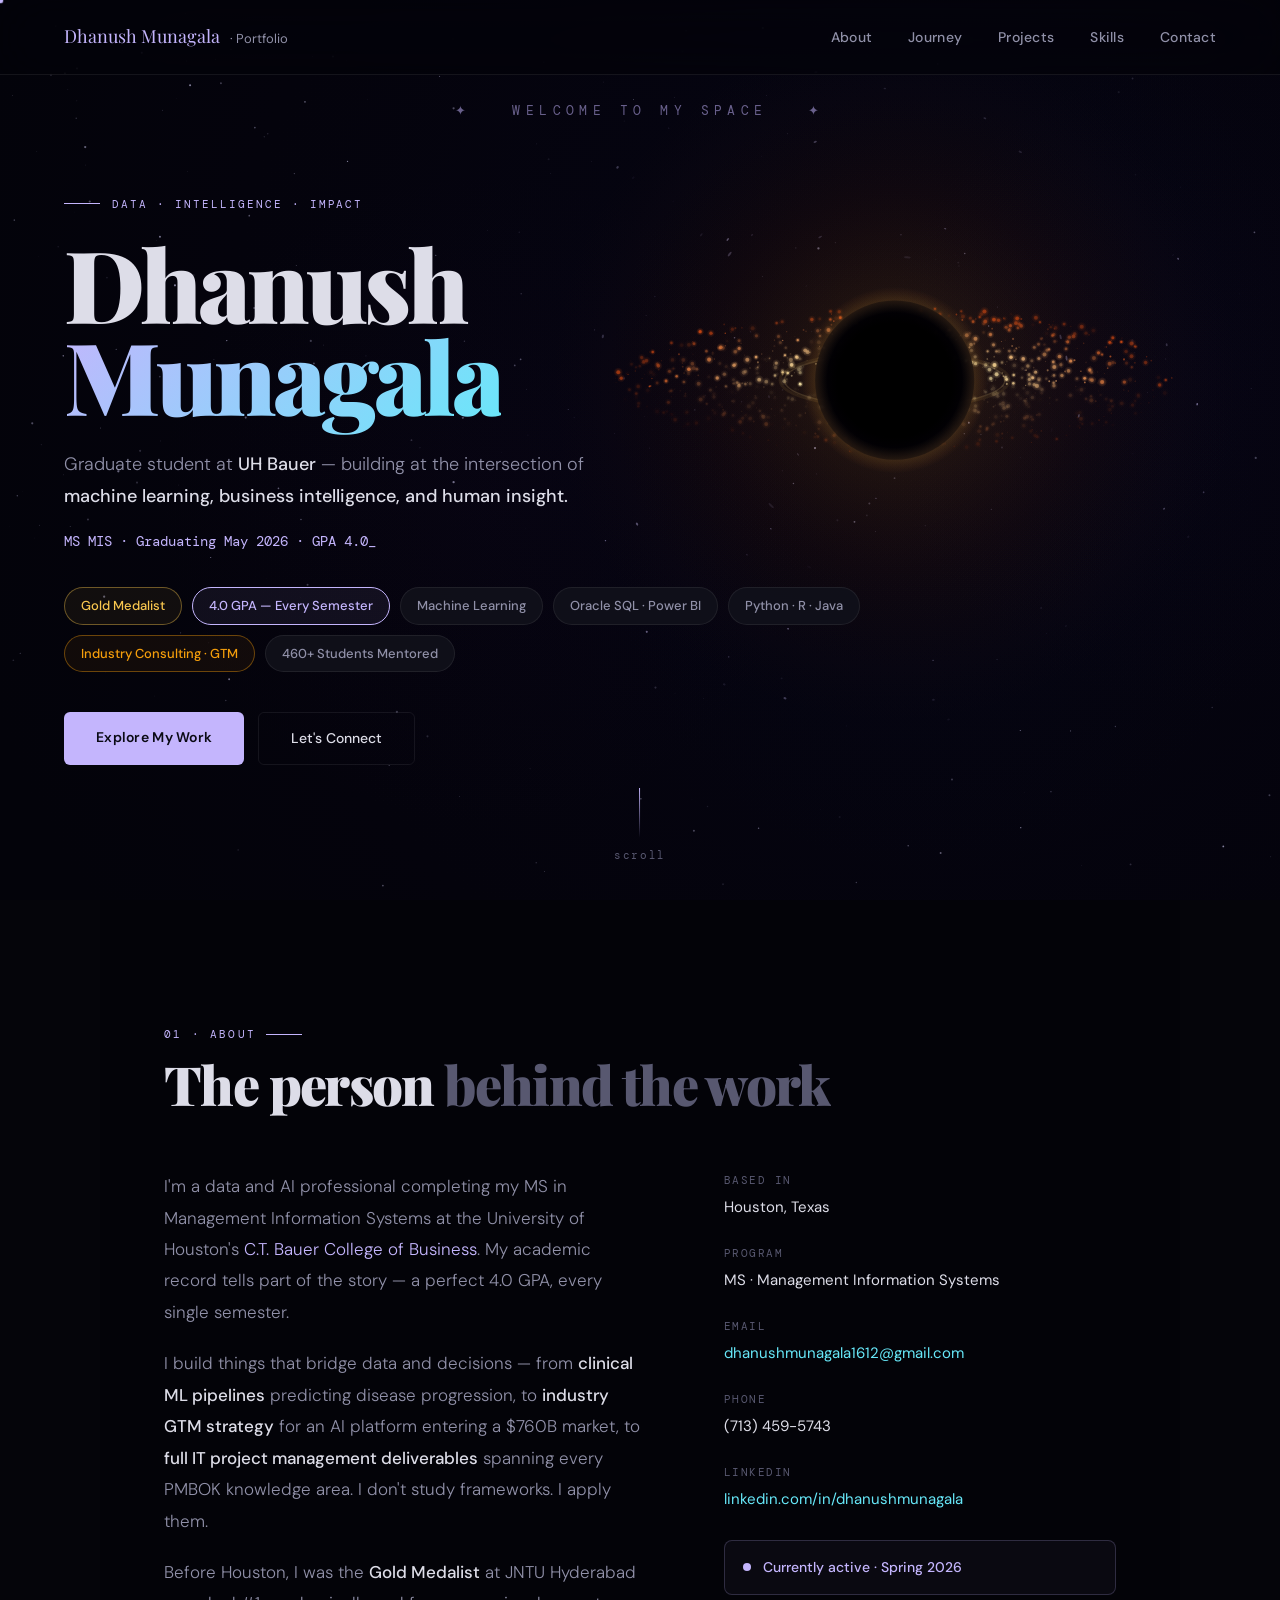
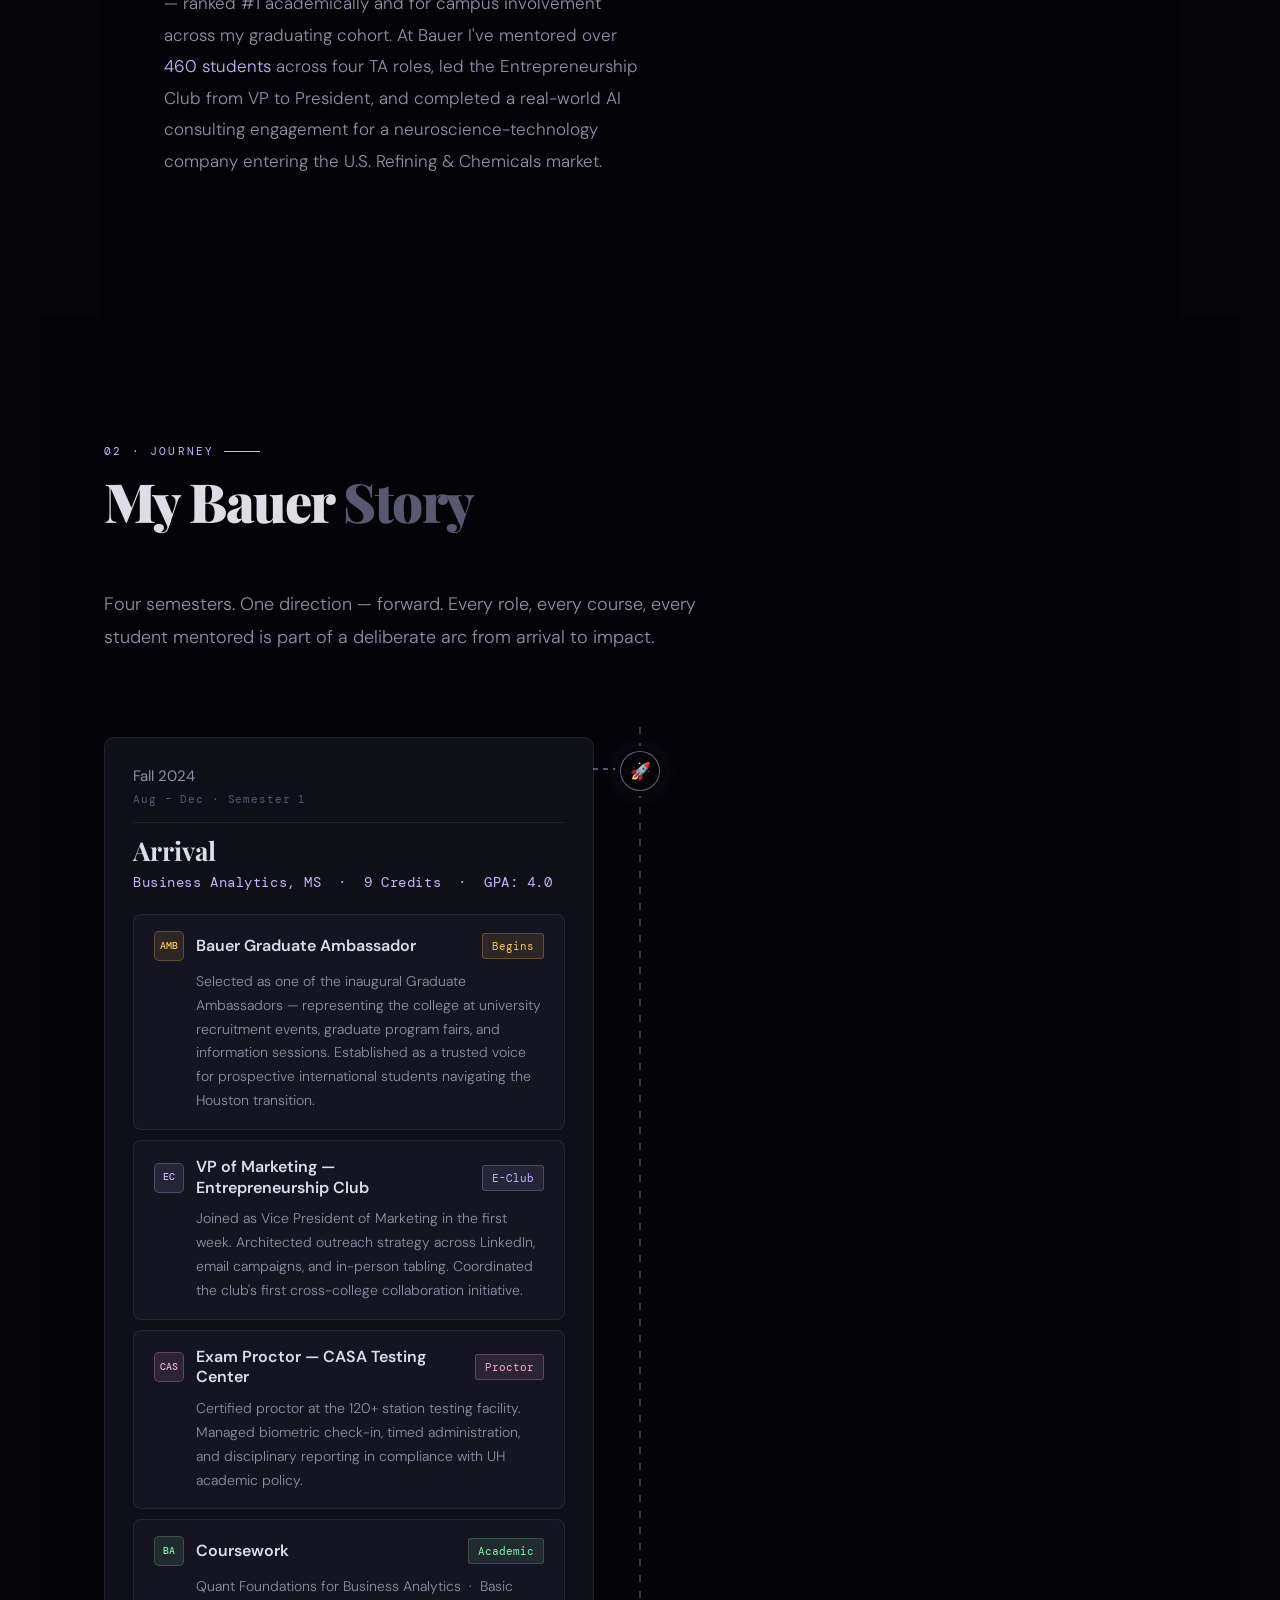
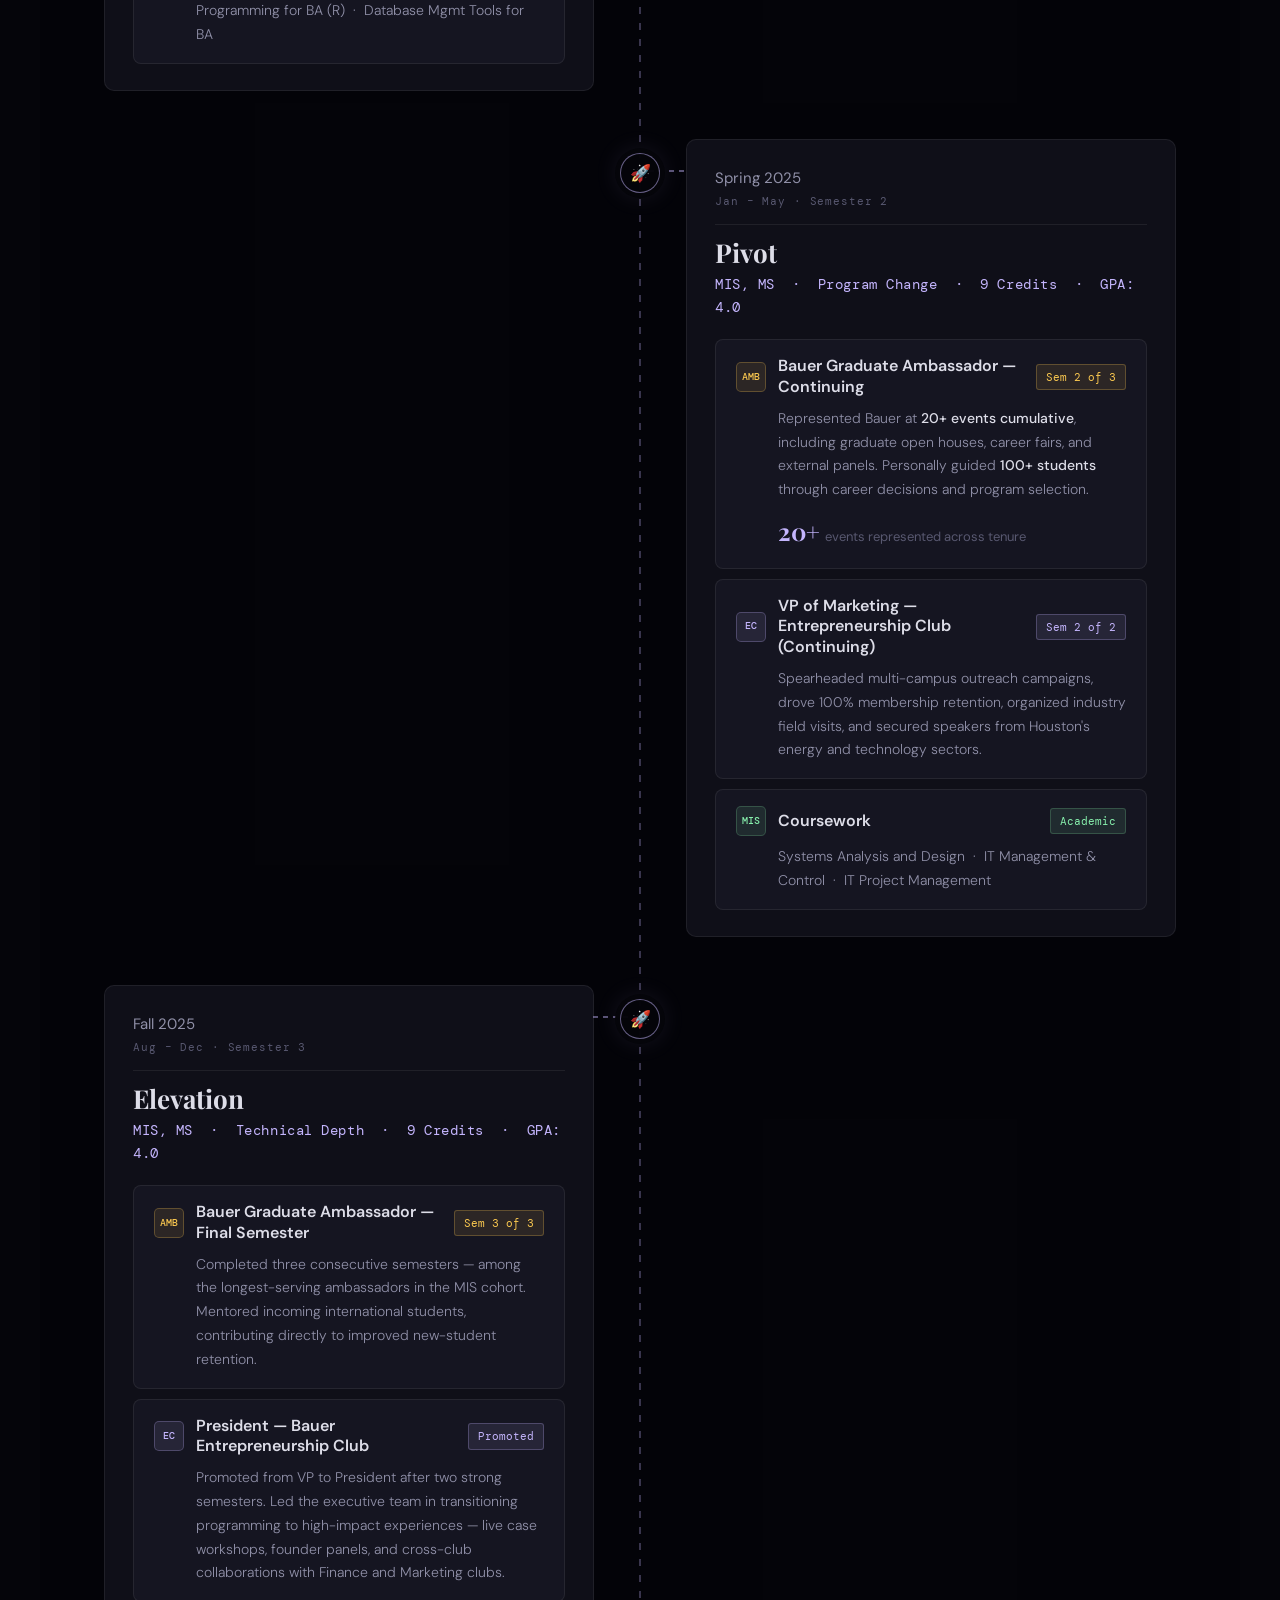
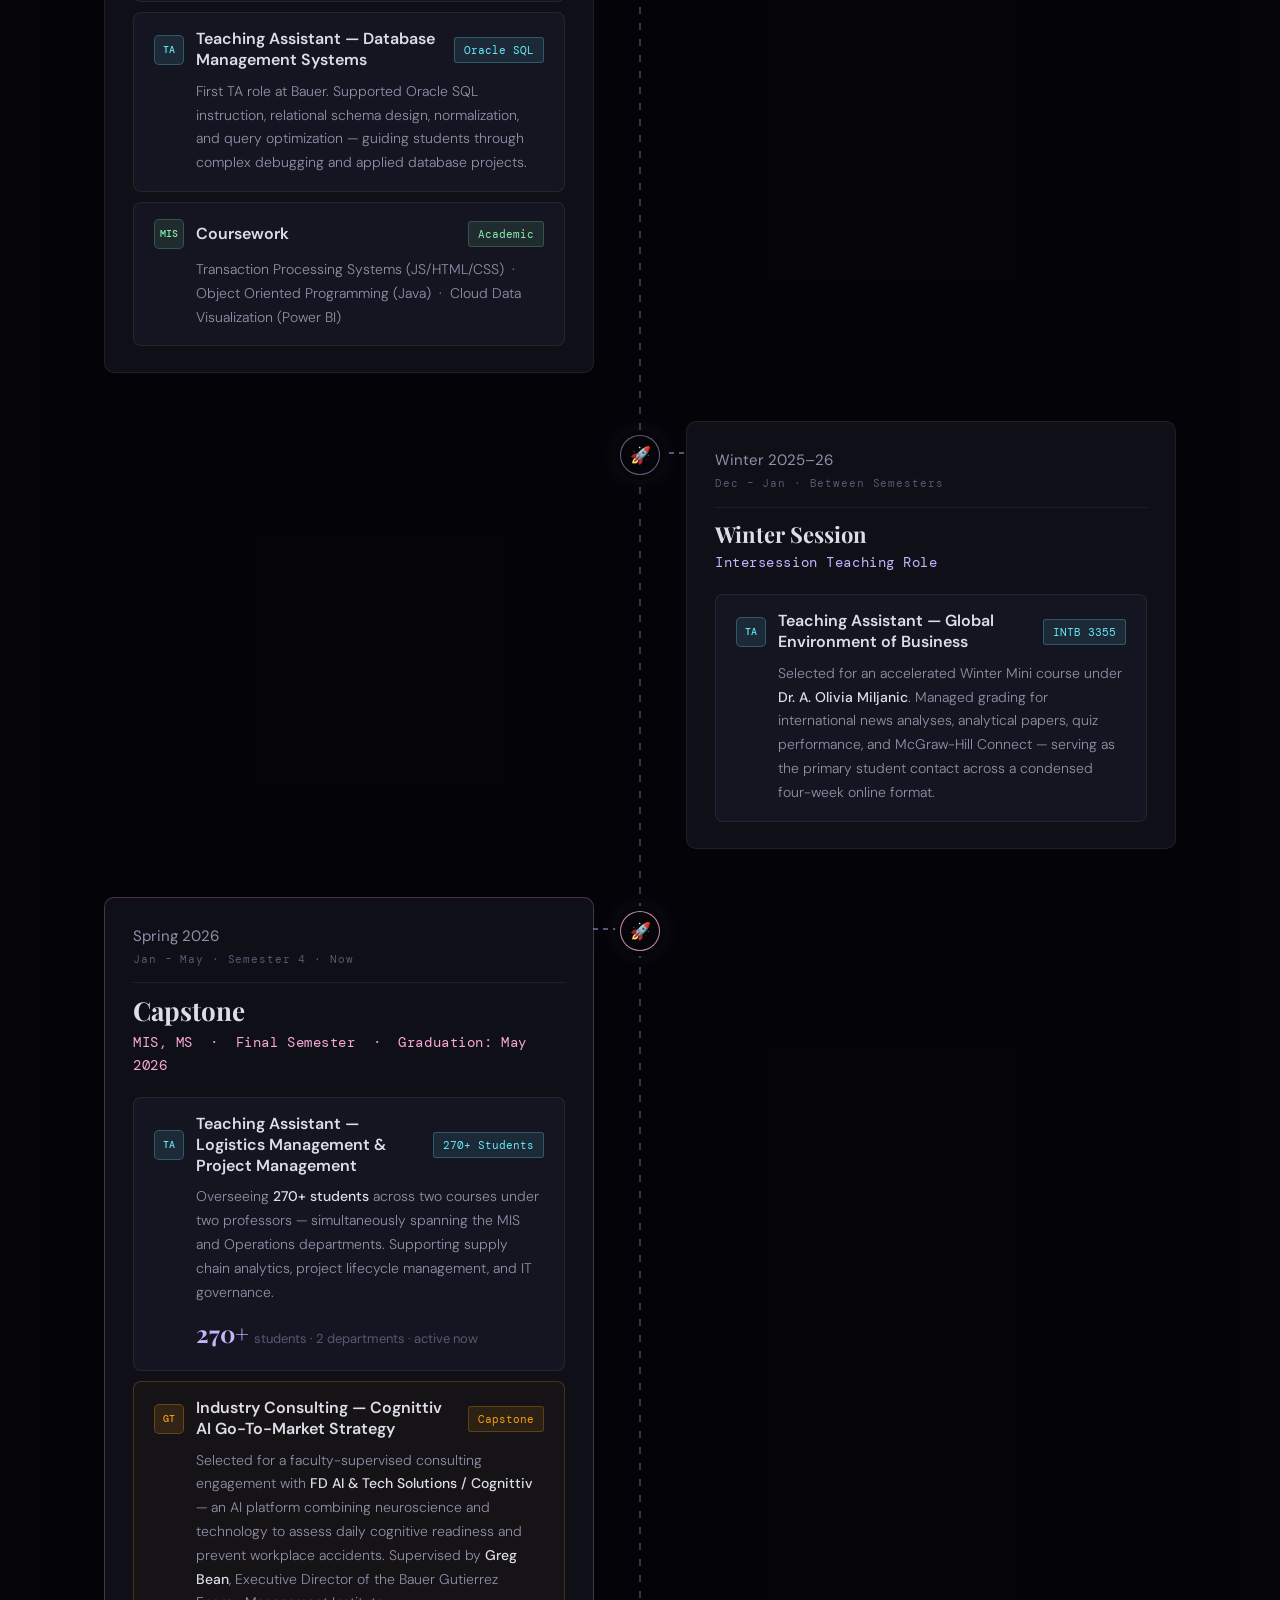
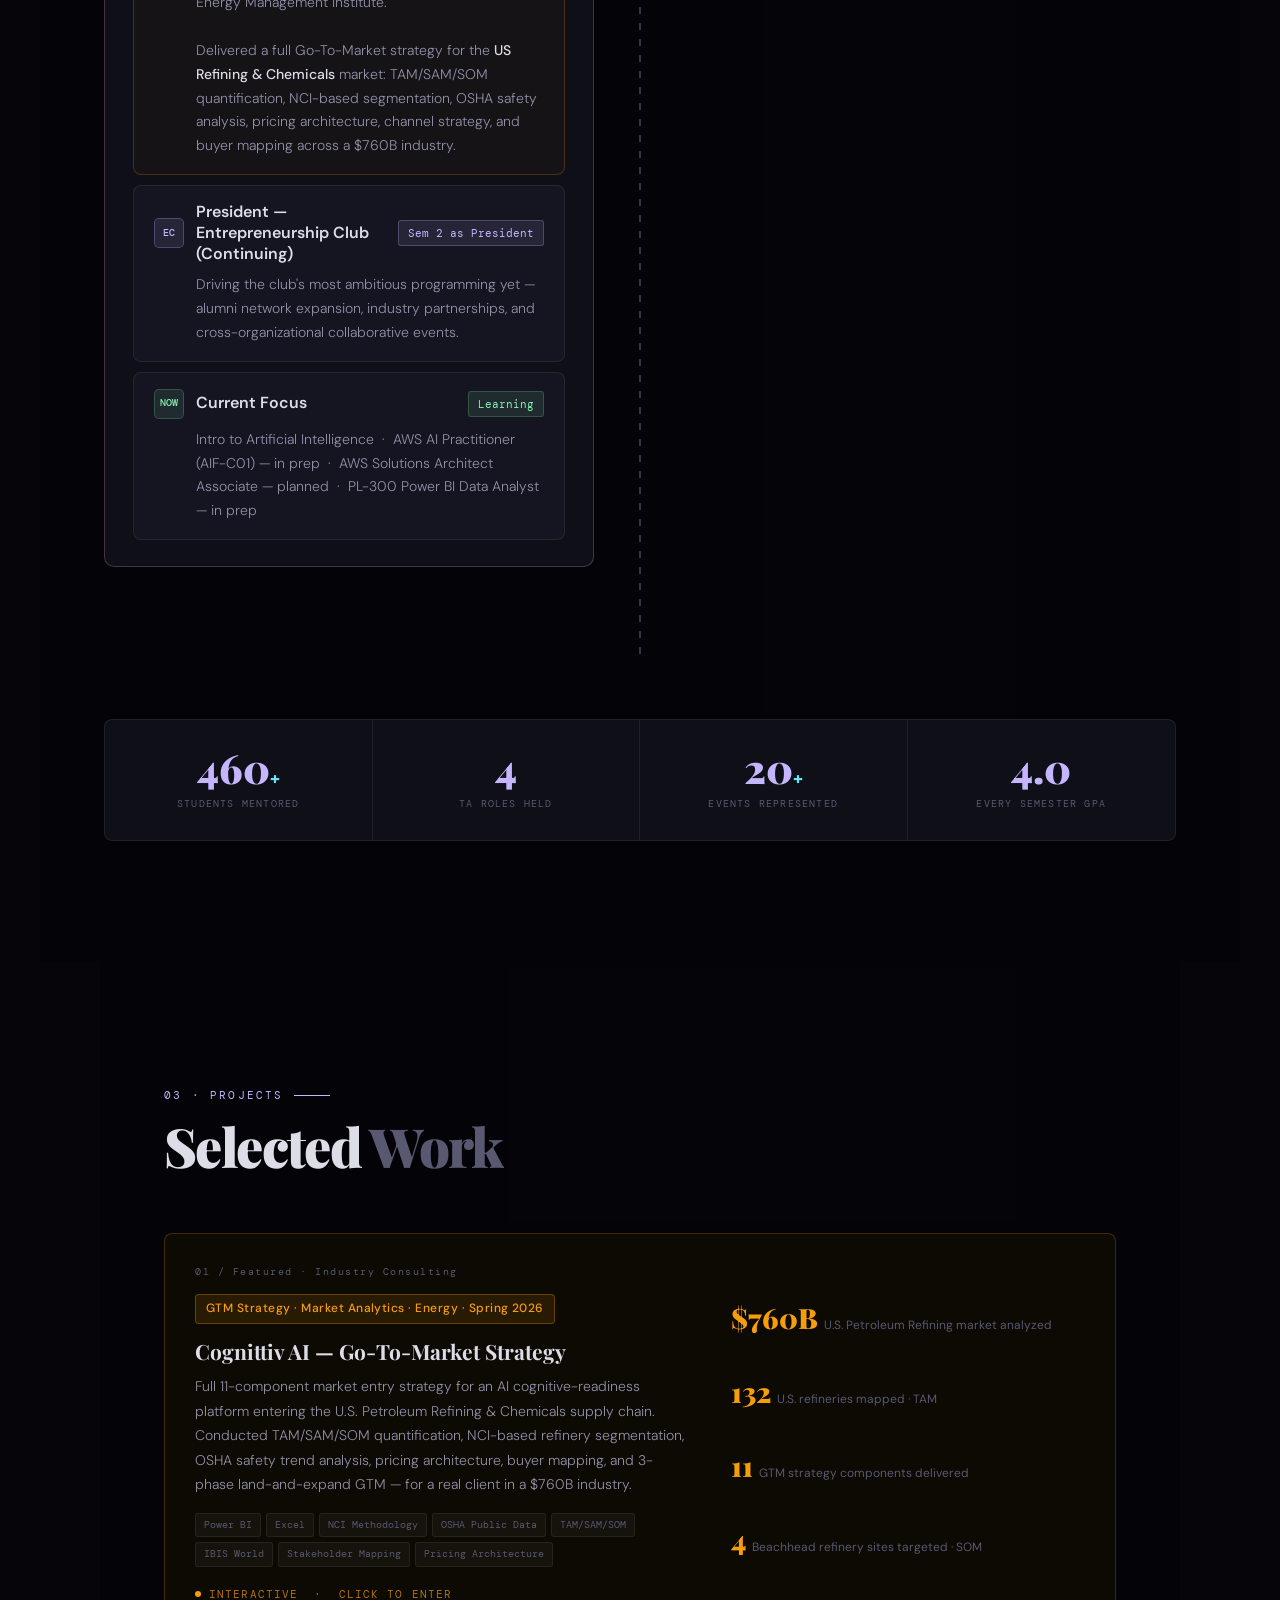
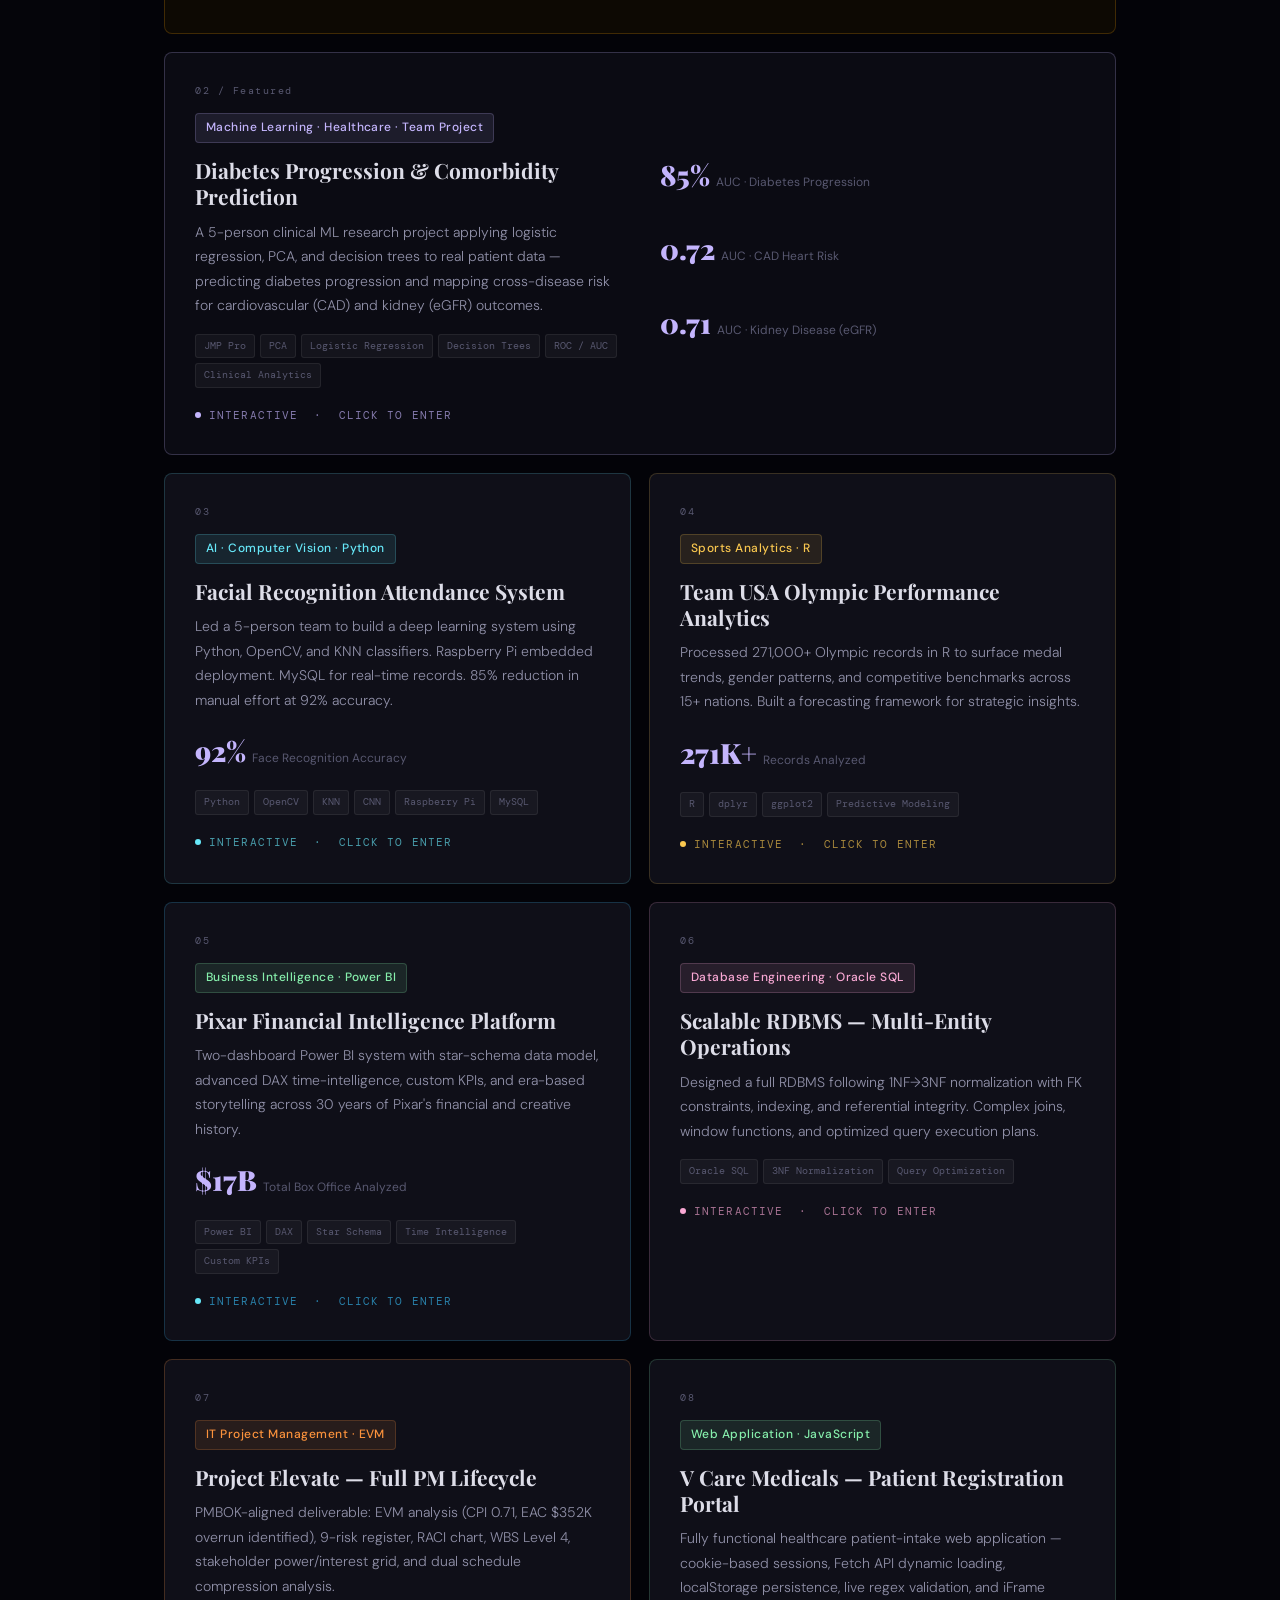
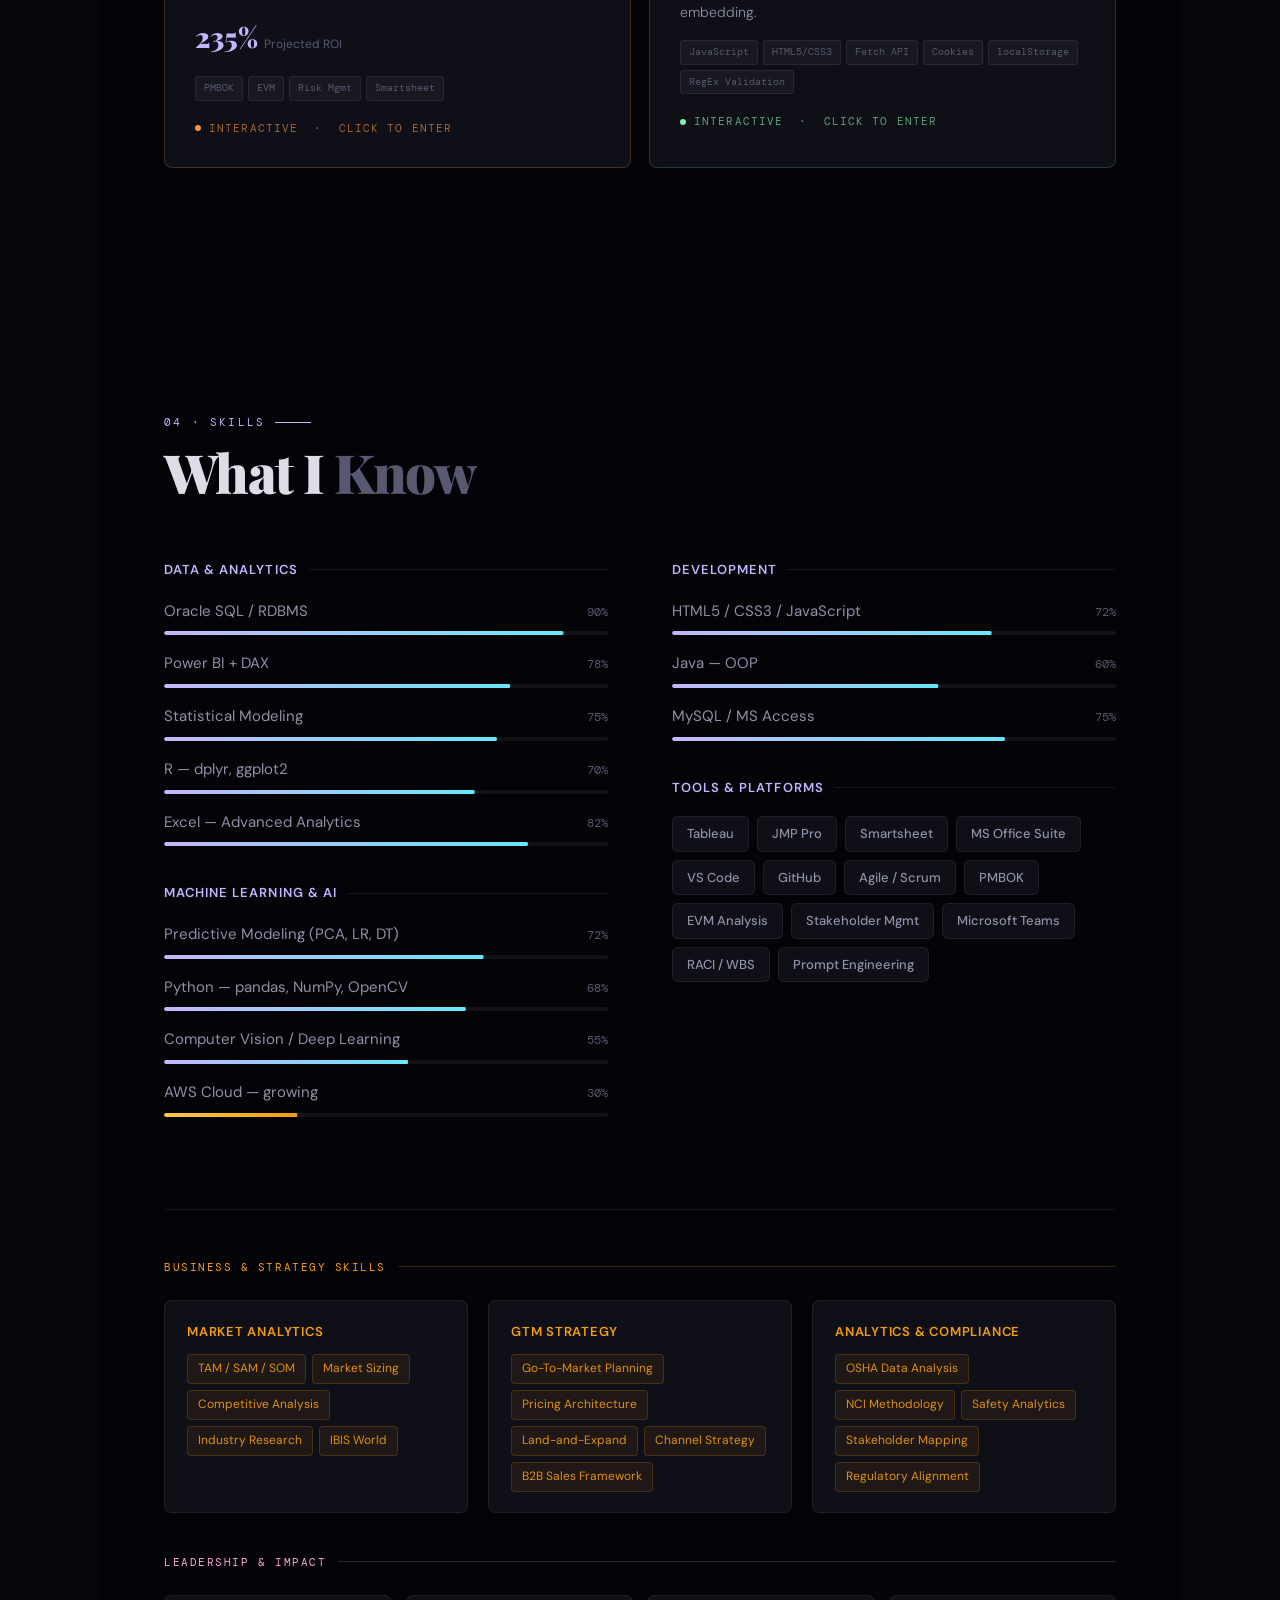
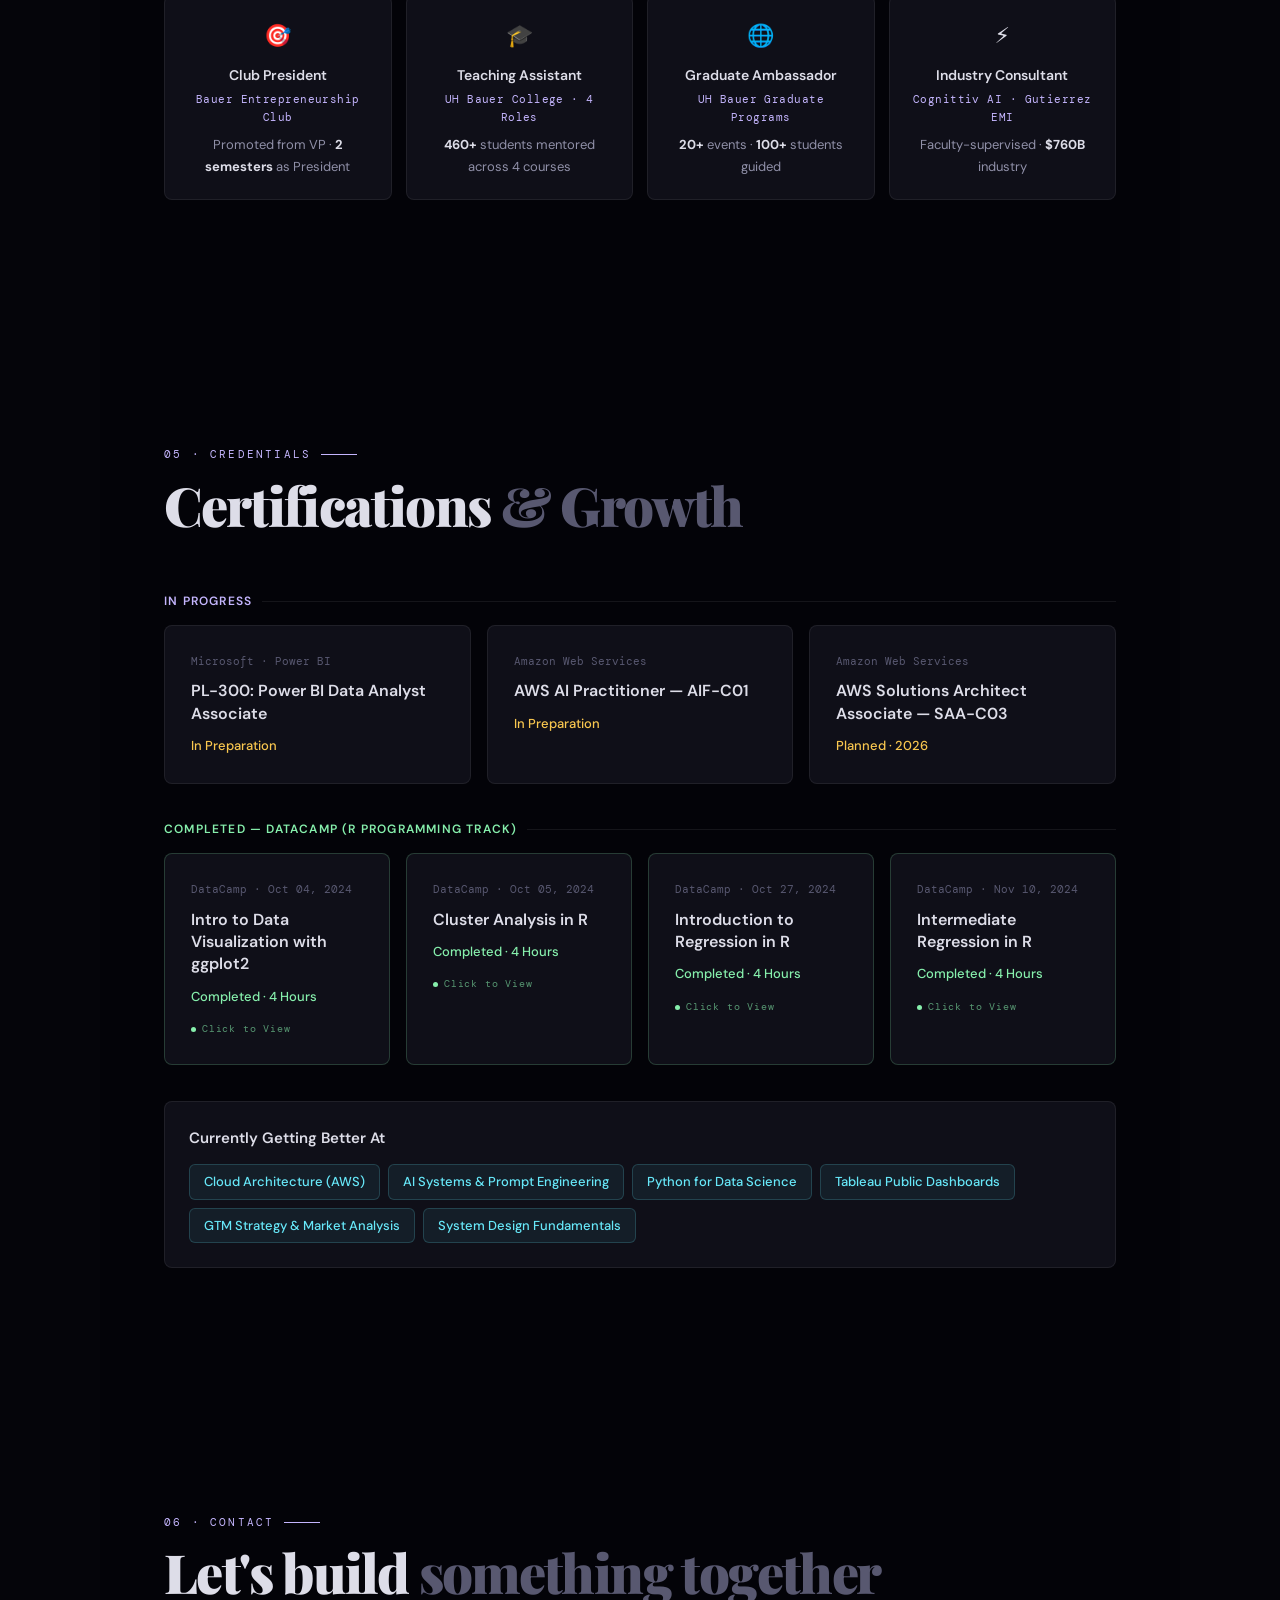
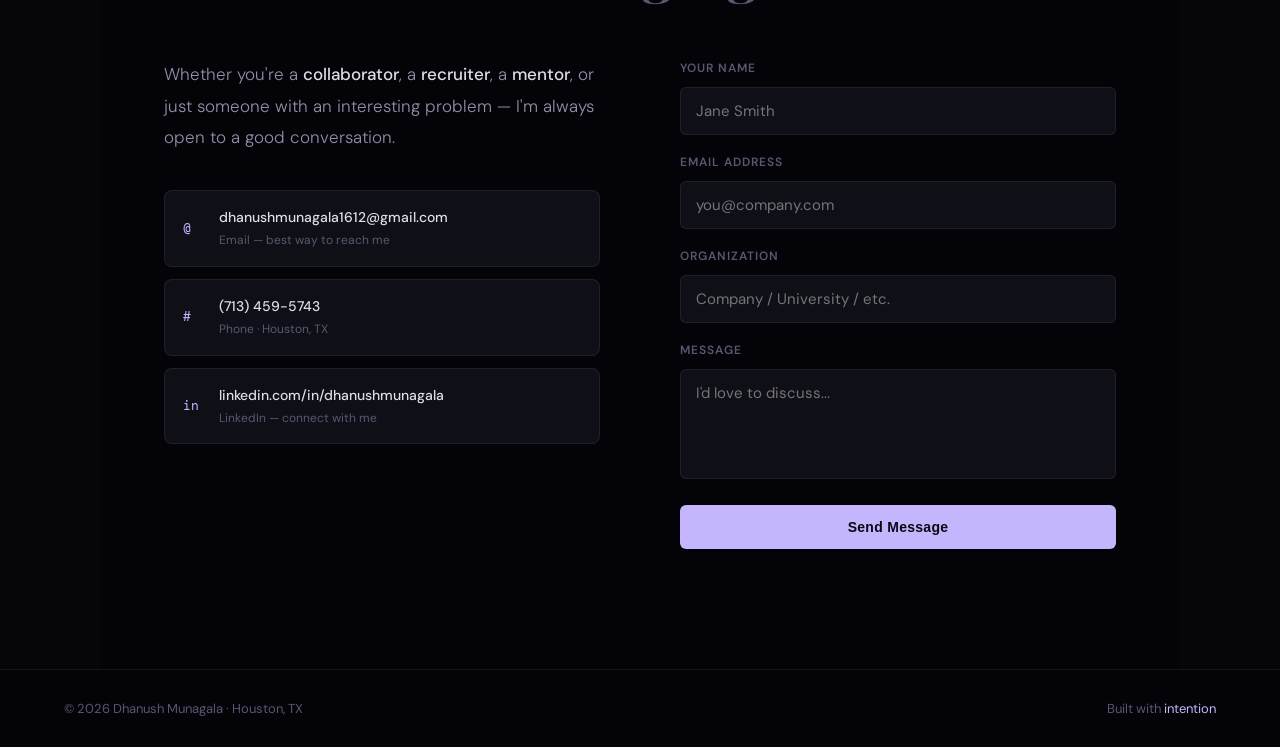
==== commit 00100687: "Portfolio Website" ====
--- a/index.html
+++ b/index.html
@@ -3,258 +3,12 @@
 <head>
 <meta charset="UTF-8"/>
 <meta name="viewport" content="width=device-width,initial-scale=1.0"/>
-<title>Dhanush Munagala</title>
+<title>Dhanush Munagala · Portfolio</title>
+<meta name="description" content="Dhanush Munagala — Data Analyst, Business Intelligence Developer, and GTM Strategy Consultant. MS MIS at UH Bauer, GPA 4.0. SQL, Power BI, Python, R, Machine Learning."/>
 <link rel="preconnect" href="https://fonts.googleapis.com"/>
 <link rel="preconnect" href="https://fonts.gstatic.com" crossorigin/>
 <link href="https://fonts.googleapis.com/css2?family=Playfair+Display:wght@700;900&family=DM+Sans:wght@300;400;500;600&family=DM+Mono:wght@400;500&display=swap" rel="stylesheet"/>
-<style>
-:root{
-  --bg:rgba(5,5,10,0.93);
-  --raw:#05050a;
-  --card:rgba(16,16,26,0.94);
-  --card2:rgba(22,22,34,0.96);
-  --border:rgba(255,255,255,0.07);
-  --border-hi:rgba(196,181,253,0.3);
-  --text:#dddde8;--muted:#9090a8;--dim:#585870;
-  --accent:#c4b5fd;--gold:#f9c74f;--teal:#67e8f9;--rose:#f9a8d4;
-  --pf:'Playfair Display',Georgia,serif;
-  --sans:'DM Sans',system-ui,sans-serif;
-  --mono:'DM Mono',monospace;
-}
-*,*::before,*::after{box-sizing:border-box;margin:0;padding:0}
-html{scroll-behavior:smooth;overflow-x:hidden}
-body{background:var(--raw);color:var(--text);font-family:var(--sans);line-height:1.65;overflow-x:hidden;cursor:none;font-size:16px}
-
-/* ── FIXED LAYERS ── */
-#grav-canvas{position:fixed;inset:0;z-index:0;pointer-events:none}
-#comet-canvas{position:fixed;inset:0;z-index:9996;pointer-events:none}
-.cdot{width:7px;height:7px;background:var(--accent);border-radius:50%;position:fixed;pointer-events:none;z-index:9999;transform:translate(-50%,-50%);transition:width .15s,height .15s;mix-blend-mode:screen}
-.cdot.hover{width:22px;height:22px;background:rgba(196,181,253,.18);border:1.5px solid rgba(196,181,253,.7)}
-
-/* ── NAV ── */
-nav{position:fixed;top:0;left:0;right:0;z-index:300;padding:22px 64px;display:flex;align-items:center;justify-content:space-between;backdrop-filter:blur(28px) saturate(1.4);background:rgba(4,4,9,.72);border-bottom:1px solid var(--border);transition:padding .3s}
-nav.sc{padding:14px 64px}
-.nlogo{font-family:var(--pf);font-size:18px;color:var(--accent)}
-.nlogo em{color:var(--muted);font-style:normal;font-family:var(--sans);font-size:13px;margin-left:6px}
-.nlinks{display:flex;gap:36px;list-style:none}
-.nlinks a{font-size:14px;font-weight:500;color:var(--muted);text-decoration:none;letter-spacing:.02em;transition:color .2s;position:relative}
-.nlinks a::after{content:'';position:absolute;bottom:-4px;left:0;width:0;height:1px;background:var(--accent);transition:width .3s}
-.nlinks a:hover{color:var(--text)}
-.nlinks a:hover::after{width:100%}
-
-/* ── ALL SECTIONS TRANSPARENT SO GRAV CANVAS BLEEDS THROUGH ── */
-section{position:relative;z-index:2;background:transparent}
-.wrap{max-width:1080px;margin:0 auto;padding:120px 64px;position:relative;z-index:1}
-/* Subtle dark overlay per section for readability */
-.wrap::before{content:'';position:absolute;inset:0;background:rgba(4,4,9,.82);border-radius:0;z-index:-1;pointer-events:none}
-
-/* ── HERO ── */
-#hero{min-height:100vh;display:flex;align-items:center;padding:140px 64px 80px;overflow:hidden}
-.hero-wrap{max-width:820px;position:relative;z-index:2}
-.welcome-line{font-family:var(--mono);font-size:13px;color:rgba(196,181,253,.52);letter-spacing:.42em;text-transform:uppercase;opacity:0;animation:riseUp .8s .05s forwards;position:absolute;top:100px;left:0;right:0;text-align:center;z-index:3;pointer-events:none}
-.htag{font-family:var(--mono);font-size:11px;color:var(--accent);letter-spacing:.18em;text-transform:uppercase;display:flex;align-items:center;gap:12px;margin-bottom:24px;opacity:0;animation:riseUp .8s .25s forwards}
-.htag::before{content:'';width:36px;height:1px;background:var(--accent)}
-h1.hname{font-family:var(--pf);font-size:clamp(54px,9vw,100px);font-weight:900;line-height:.92;letter-spacing:-.04em;color:var(--text);opacity:0;animation:riseUp .9s .45s forwards}
-h1.hname .hl{background:linear-gradient(135deg,var(--accent),var(--teal));-webkit-background-clip:text;-webkit-text-fill-color:transparent;background-clip:text}
-.htagline{font-size:18px;color:var(--muted);margin-top:28px;max-width:580px;line-height:1.75;font-weight:300;opacity:0;animation:riseUp .9s .65s forwards}
-.htagline strong{color:var(--text);font-weight:500}
-.htyping{font-family:var(--mono);font-size:14px;color:var(--teal);margin-top:18px;opacity:0;animation:riseUp .9s .8s forwards;min-height:22px}
-.htyping span{color:var(--accent);animation:blink 1s infinite}
-.hpills{display:flex;flex-wrap:wrap;gap:10px;margin-top:34px;opacity:0;animation:riseUp .9s .95s forwards}
-.pill{font-size:13px;font-weight:500;padding:7px 16px;border-radius:100px;border:1px solid var(--border);color:var(--muted);background:var(--card);transition:all .25s}
-.pill:hover,.pill.on{border-color:var(--accent);color:var(--accent);background:rgba(196,181,253,.07)}
-.pill.gold{border-color:rgba(249,199,79,.4);color:var(--gold);background:rgba(249,199,79,.06)}
-.hbtns{display:flex;gap:14px;margin-top:40px;opacity:0;animation:riseUp .9s 1.1s forwards}
-.bpri{font-size:14px;font-weight:600;padding:14px 32px;background:var(--accent);color:#0a0a14;border:none;border-radius:6px;cursor:none;text-decoration:none;transition:all .25s;letter-spacing:.02em}
-.bpri:hover{background:#d8ccff;transform:translateY(-2px);box-shadow:0 12px 40px rgba(196,181,253,.28)}
-.bsec{font-size:14px;font-weight:500;padding:14px 32px;background:transparent;color:var(--text);border:1px solid var(--border);border-radius:6px;cursor:none;text-decoration:none;transition:all .25s}
-.bsec:hover{border-color:var(--accent);color:var(--accent)}
-.scroll-cue{position:absolute;bottom:36px;left:50%;transform:translateX(-50%);z-index:2;display:flex;flex-direction:column;align-items:center;gap:8px;animation:fade 2s 2s infinite}
-.scroll-line{width:1px;height:50px;background:linear-gradient(var(--accent),transparent)}
-.scroll-lbl{font-size:11px;font-family:var(--mono);color:var(--dim);letter-spacing:.15em}
-
-/* ── SECTION HEADINGS ── */
-.sec-head{margin-bottom:60px}
-.sec-num{font-family:var(--mono);font-size:11px;color:var(--accent);letter-spacing:.2em;text-transform:uppercase;display:inline-flex;align-items:center;gap:10px;margin-bottom:14px}
-.sec-num::after{content:'';width:36px;height:1px;background:var(--accent)}
-h2.sec-title{font-family:var(--pf);font-size:clamp(36px,5vw,54px);font-weight:900;line-height:1;letter-spacing:-.03em;color:var(--text)}
-h2.sec-title .dim{color:var(--dim)}
-
-/* ── ABOUT ── */
-.about-grid{display:grid;grid-template-columns:1.1fr .9fr;gap:80px;align-items:start}
-.about-text p{font-size:17px;color:var(--muted);line-height:1.85;margin-bottom:20px;font-weight:300}
-.about-text p strong{color:var(--text);font-weight:500}
-.about-text p .hi{color:var(--accent)}
-.iblock{margin-bottom:24px}
-.ilbl{font-family:var(--mono);font-size:11px;color:var(--dim);letter-spacing:.14em;text-transform:uppercase;margin-bottom:6px}
-.ival{font-size:15px;color:var(--text)}
-.ival a{color:var(--teal);text-decoration:none}
-.avail{display:flex;align-items:center;gap:12px;margin-top:28px;padding:15px 18px;border:1px solid rgba(196,181,253,.2);background:rgba(196,181,253,.04);border-radius:8px}
-.adot{width:8px;height:8px;background:var(--accent);border-radius:50%;animation:adot 2.5s infinite;flex-shrink:0}
-.atxt{font-size:14px;color:var(--accent);font-weight:500}
-
-/* ═══════════════════════════════
-   JOURNEY — enlarged, no emojis
-   ═══════════════════════════════ */
-.jintro{font-size:18px;color:var(--muted);line-height:1.85;max-width:640px;font-weight:300;margin-bottom:64px}
-.jintro strong{color:var(--text);font-weight:500}
-
-.jsem{display:grid;grid-template-columns:180px 1fr;gap:0 52px;margin-bottom:56px;position:relative}
-.jsem:not(:last-child)::before{content:'';position:absolute;left:179px;top:36px;bottom:-56px;width:1px;background:rgba(255,255,255,.07);z-index:0}
-/* Mini winter bridge entry */
-.jsem.bridge{margin-bottom:40px}
-.jsem.bridge:not(:last-child)::before{bottom:-40px}
-
-.jsem-meta{padding-top:2px;display:flex;flex-direction:column;align-items:flex-end}
-.jsem-dot{width:16px;height:16px;border:2px solid var(--accent);border-radius:50%;background:var(--raw);margin-bottom:14px;position:relative;z-index:1;transition:all .4s;flex-shrink:0}
-.jsem-dot.now{border-color:var(--rose);animation:nowglow 2.5s infinite}
-.jsem-dot.bridge-dot{width:10px;height:10px;border-color:rgba(196,181,253,.4)}
-.jsem:hover .jsem-dot:not(.now){background:var(--accent);box-shadow:0 0 18px rgba(196,181,253,.55)}
-.jsem-period{font-size:15px;color:var(--muted);text-align:right;line-height:1.7;font-weight:400}
-.jsem-period small{display:block;font-family:var(--mono);font-size:11px;color:var(--dim);letter-spacing:.08em;margin-top:4px}
-
-.jsem-body{}
-.jsem-label{font-family:var(--pf);font-size:28px;font-weight:700;color:var(--text);margin-bottom:6px;line-height:1.1}
-.jsem-sub{font-size:15px;color:var(--accent);font-family:var(--mono);margin-bottom:22px;letter-spacing:.04em}
-.jsem-sub.rose{color:var(--rose)}
-
-/* Activity cards */
-.jacts{display:flex;flex-direction:column;gap:12px}
-.jact{border:1px solid var(--border);background:var(--card);border-radius:8px;padding:18px 22px;transition:all .3s}
-.jact:hover{border-color:var(--border-hi);background:var(--card2)}
-.jact.featured-act{border-color:rgba(249,168,212,.22)}
-.jact-header{display:flex;align-items:center;gap:12px;margin-bottom:10px}
-
-/* Icon badge — no emojis, clean labels */
-.jbadge{width:32px;height:32px;border-radius:5px;display:flex;align-items:center;justify-content:center;font-family:var(--mono);font-size:10px;font-weight:500;flex-shrink:0;letter-spacing:.02em}
-.jb-amb{background:rgba(249,199,79,.1);color:var(--gold);border:1px solid rgba(249,199,79,.25)}
-.jb-club{background:rgba(196,181,253,.1);color:var(--accent);border:1px solid rgba(196,181,253,.25)}
-.jb-ta{background:rgba(103,232,249,.1);color:var(--teal);border:1px solid rgba(103,232,249,.25)}
-.jb-acad{background:rgba(134,239,172,.1);color:#86efac;border:1px solid rgba(134,239,172,.2)}
-.jb-proctor{background:rgba(249,168,212,.1);color:var(--rose);border:1px solid rgba(249,168,212,.25)}
-.jb-proj{background:rgba(251,146,60,.1);color:#fb923c;border:1px solid rgba(251,146,60,.25)}
-
-.jact-title{font-size:17px;font-weight:600;color:var(--text);line-height:1.3}
-.jact-role{font-family:var(--mono);font-size:11px;padding:3px 9px;border-radius:3px;flex-shrink:0;margin-left:auto}
-.r-amb{background:rgba(249,199,79,.1);color:var(--gold);border:1px solid rgba(249,199,79,.25)}
-.r-club{background:rgba(196,181,253,.1);color:var(--accent);border:1px solid rgba(196,181,253,.25)}
-.r-ta{background:rgba(103,232,249,.1);color:var(--teal);border:1px solid rgba(103,232,249,.25)}
-.r-acad{background:rgba(134,239,172,.1);color:#86efac;border:1px solid rgba(134,239,172,.2)}
-.r-proctor{background:rgba(249,168,212,.1);color:var(--rose);border:1px solid rgba(249,168,212,.25)}
-.r-proj{background:rgba(251,146,60,.1);color:#fb923c;border:1px solid rgba(251,146,60,.25)}
-.jact-desc{font-size:15px;color:var(--muted);line-height:1.7;padding-left:44px;font-weight:300}
-.jact-desc strong{color:var(--text);font-weight:500}
-.jact-stat{display:inline-flex;align-items:baseline;gap:5px;margin-top:10px;padding-left:44px}
-.jact-stat-n{font-family:var(--pf);font-size:26px;font-weight:700;color:var(--accent)}
-.jact-stat-l{font-size:13px;color:var(--dim)}
-
-/* Journey total strip */
-.jtotal{display:grid;grid-template-columns:repeat(4,1fr);border:1px solid var(--border);border-radius:8px;overflow:hidden;margin-top:64px;background:var(--card)}
-.jts{padding:28px 20px;text-align:center;border-right:1px solid var(--border)}
-.jts:last-child{border-right:none}
-.jts-n{font-family:var(--pf);font-size:40px;font-weight:900;color:var(--accent);line-height:1}
-.jts-n sub{font-size:17px;color:var(--teal);font-family:var(--sans);vertical-align:baseline}
-.jts-l{font-family:var(--mono);font-size:10px;color:var(--dim);letter-spacing:.12em;text-transform:uppercase;margin-top:8px}
-
-/* ── PROJECTS ── */
-.pgrid{display:grid;grid-template-columns:repeat(2,1fr);gap:18px}
-.pcard{border:1px solid var(--border);background:var(--card);padding:30px;border-radius:8px;position:relative;overflow:hidden;transition:all .4s;transform-style:preserve-3d;cursor:none}
-.pcard::before{content:'';position:absolute;inset:0;background:radial-gradient(circle at var(--px,50%) var(--py,50%),rgba(196,181,253,.07) 0%,transparent 65%);opacity:0;transition:opacity .3s}
-.pcard:hover::before{opacity:1}
-.pcard:hover{border-color:rgba(196,181,253,.22);transform:translateY(-5px);box-shadow:0 24px 60px rgba(0,0,0,.5)}
-.pcard.feat{grid-column:span 2;display:grid;grid-template-columns:1fr 1fr;gap:40px;background:rgba(12,12,20,.96);border-color:rgba(196,181,253,.12)}
-.pn{font-family:var(--mono);font-size:10px;color:var(--dim);letter-spacing:.15em;margin-bottom:14px}
-.ptag{display:inline-block;font-size:12px;font-weight:500;padding:4px 10px;border-radius:4px;margin-bottom:14px;letter-spacing:.04em}
-.tag-ml{background:rgba(196,181,253,.1);color:var(--accent);border:1px solid rgba(196,181,253,.2)}
-.tag-ai{background:rgba(103,232,249,.1);color:var(--teal);border:1px solid rgba(103,232,249,.2)}
-.tag-da{background:rgba(249,199,79,.1);color:var(--gold);border:1px solid rgba(249,199,79,.2)}
-.tag-db{background:rgba(249,168,212,.1);color:var(--rose);border:1px solid rgba(249,168,212,.2)}
-.tag-pm{background:rgba(251,146,60,.1);color:#fb923c;border:1px solid rgba(251,146,60,.2)}
-.tag-bi{background:rgba(134,239,172,.1);color:#86efac;border:1px solid rgba(134,239,172,.2)}
-.pname{font-family:var(--pf);font-size:21px;font-weight:700;color:var(--text);margin-bottom:10px;line-height:1.25}
-.pdesc{font-size:14px;color:var(--muted);line-height:1.75;font-weight:300;margin-bottom:16px}
-.pmet{display:flex;align-items:baseline;gap:6px;margin-bottom:8px}
-.pmn{font-family:var(--pf);font-size:28px;font-weight:900;color:var(--accent)}
-.pml{font-size:12px;color:var(--dim)}
-.pstack{display:flex;flex-wrap:wrap;gap:5px;margin-top:16px}
-.stk{font-family:var(--mono);font-size:10px;padding:3px 8px;background:rgba(255,255,255,.04);border:1px solid var(--border);color:var(--dim);border-radius:3px}
-
-/* ── SKILLS ── */
-.skgrid{display:grid;grid-template-columns:1fr 1fr;gap:64px}
-.skcat{margin-bottom:36px}
-.sktitle{font-size:13px;font-weight:600;color:var(--accent);letter-spacing:.08em;text-transform:uppercase;margin-bottom:18px;display:flex;align-items:center;gap:10px}
-.sktitle::after{content:'';flex:1;height:1px;background:var(--border)}
-.skbar{margin-bottom:16px}
-.skbh{display:flex;justify-content:space-between;align-items:baseline;margin-bottom:8px}
-.skbn{font-size:15px;color:var(--muted);font-weight:400}
-.skbp{font-family:var(--mono);font-size:12px;color:var(--dim)}
-.skbt{height:4px;background:rgba(255,255,255,.06);border-radius:2px;overflow:hidden}
-.skbf{height:100%;border-radius:2px;background:linear-gradient(90deg,var(--accent),var(--teal));transform:scaleX(0);transform-origin:left;transition:transform 1.1s cubic-bezier(.4,0,.2,1)}
-.chips{display:flex;flex-wrap:wrap;gap:8px;margin-top:18px}
-.chip{font-size:13px;font-weight:500;padding:6px 14px;background:var(--card);border:1px solid var(--border);color:var(--muted);border-radius:6px;transition:all .2s}
-.chip:hover{border-color:var(--accent);color:var(--accent)}
-
-/* ── CERTS ── */
-.cgrid{display:grid;grid-template-columns:repeat(3,1fr);gap:16px}
-.ccard{border:1px solid var(--border);background:var(--card);padding:26px;border-radius:8px;transition:all .3s;position:relative;overflow:hidden}
-.ccard::after{content:'';position:absolute;top:0;left:0;right:0;height:2px;background:linear-gradient(90deg,var(--accent),var(--teal));transform:scaleX(0);transform-origin:left;transition:transform .4s}
-.ccard:hover{transform:translateY(-4px);border-color:var(--border-hi)}
-.ccard:hover::after{transform:scaleX(1)}
-.cprov{font-family:var(--mono);font-size:11px;color:var(--dim);margin-bottom:10px}
-.cname{font-size:16px;font-weight:600;color:var(--text);line-height:1.4;margin-bottom:10px}
-.cst{font-size:13px;font-weight:500}
-.cst.pr{color:var(--gold)}
-.cgrow{margin-top:36px;padding:24px;border:1px solid var(--border);border-radius:8px;background:var(--card)}
-.cgrow-title{font-size:15px;font-weight:600;color:var(--text);margin-bottom:14px}
-.cgrow-list{display:flex;flex-wrap:wrap;gap:8px}
-.grow-item{font-size:13px;font-weight:500;padding:6px 14px;border-radius:6px;background:rgba(103,232,249,.07);color:var(--teal);border:1px solid rgba(103,232,249,.18)}
-
-/* ── CONTACT ── */
-.ctgrid{display:grid;grid-template-columns:1fr 1fr;gap:80px;align-items:start}
-.ctl-text{font-size:17px;color:var(--muted);line-height:1.85;font-weight:300;margin-bottom:36px}
-.ctl-text strong{color:var(--text);font-weight:500}
-.ctlinks{display:flex;flex-direction:column;gap:12px}
-.ctlnk{display:flex;align-items:center;gap:14px;padding:15px 18px;border:1px solid var(--border);background:var(--card);border-radius:8px;text-decoration:none;transition:all .22s}
-.ctlnk:hover{border-color:var(--border-hi);transform:translateX(6px)}
-.cticon{font-family:var(--mono);font-size:13px;color:var(--accent);width:22px;flex-shrink:0}
-.ctlt{font-size:14px;color:var(--text);font-weight:500}
-.ctls{font-size:12px;color:var(--dim);margin-top:2px}
-.fg{margin-bottom:18px}
-.fl{display:block;font-size:12px;font-weight:600;color:var(--dim);letter-spacing:.08em;text-transform:uppercase;margin-bottom:8px}
-.fi,.fta{width:100%;background:var(--card);border:1px solid var(--border);border-radius:6px;padding:13px 15px;color:var(--text);font-family:var(--sans);font-size:15px;transition:border-color .2s;outline:none;resize:none}
-.fi:focus,.fta:focus{border-color:var(--accent)}
-.fta{min-height:110px}
-
-/* ── FOOTER ── */
-footer{border-top:1px solid var(--border);padding:28px 64px;display:flex;justify-content:space-between;align-items:center;position:relative;z-index:2;background:rgba(4,4,9,.92)}
-.ftext{font-size:13px;color:var(--dim)}
-.ftext span{color:var(--accent)}
-
-/* ── ANIMATIONS ── */
-@keyframes riseUp{from{opacity:0;transform:translateY(28px)}to{opacity:1;transform:translateY(0)}}
-@keyframes fade{0%,100%{opacity:1}50%{opacity:.35}}
-@keyframes blink{0%,100%{opacity:1}50%{opacity:0}}
-@keyframes adot{0%,100%{box-shadow:0 0 0 0 rgba(196,181,253,.5)}60%{box-shadow:0 0 0 8px rgba(196,181,253,0)}}
-@keyframes nowglow{0%,100%{box-shadow:0 0 0 0 rgba(249,168,212,0)}50%{box-shadow:0 0 16px 5px rgba(249,168,212,.38)}}
-.rev{opacity:0;transform:translateY(30px);transition:opacity .75s cubic-bezier(.4,0,.2,1),transform .75s cubic-bezier(.4,0,.2,1)}
-.rev.vis{opacity:1;transform:translateY(0)}
-.d1{transition-delay:.1s}.d2{transition-delay:.2s}.d3{transition-delay:.3s}.d4{transition-delay:.4s}
-
-@media(max-width:860px){
-  nav{padding:15px 22px}.nlinks{display:none}
-  .wrap{padding:80px 22px}
-  #hero{padding:110px 22px 60px}
-  .about-grid,.skgrid,.ctgrid{grid-template-columns:1fr;gap:40px}
-  .pgrid{grid-template-columns:1fr}.pcard.feat{grid-column:span 1;grid-template-columns:1fr}
-  .cgrid{grid-template-columns:1fr 1fr}
-  .jsem{grid-template-columns:1fr;gap:10px}
-  .jsem-meta{flex-direction:row;align-items:center;gap:14px}
-  .jsem-period{text-align:left}
-  .jsem:not(:last-child)::before{display:none}
-  .jtotal{grid-template-columns:repeat(2,1fr)}
-  footer{flex-direction:column;gap:10px;padding:22px 24px;text-align:center}
-}
-</style>
+<link rel="stylesheet" href="styles.css"/>
 </head>
 <body>
 
@@ -264,7 +18,7 @@
 
 <!-- NAV -->
 <nav id="nav">
-  <div class="nlogo">Dhanush <em>· Portfolio</em></div>
+  <div class="nlogo">Dhanush Munagala <em>· Portfolio</em></div>
   <ul class="nlinks">
     <li><a href="#about">About</a></li>
     <li><a href="#journey">Journey</a></li>
@@ -288,6 +42,7 @@
       <span class="pill">Machine Learning</span>
       <span class="pill">Oracle SQL · Power BI</span>
       <span class="pill">Python · R · Java</span>
+      <span class="pill amber">Industry Consulting · GTM</span>
       <span class="pill">460+ Students Mentored</span>
     </div>
     <div class="hbtns">
@@ -305,13 +60,13 @@
     <div class="about-grid">
       <div class="about-text rev d1">
         <p>I'm a data and AI professional completing my MS in Management Information Systems at the University of Houston's <span class="hi">C.T. Bauer College of Business</span>. My academic record tells part of the story — a perfect 4.0 GPA, every single semester.</p>
-        <p>I build things that bridge data and decisions — from <strong>clinical ML pipelines</strong> predicting disease progression, to <strong>computer vision systems</strong> with 92% accuracy, to <strong>full IT project management deliverables</strong> spanning every PMBOK knowledge area. I don't study frameworks. I apply them.</p>
-        <p>Before Houston, I was the <strong>Gold Medalist</strong> at JNTU Hyderabad — ranked #1 academically and for campus involvement across my graduating cohort. That discipline followed me here. At Bauer I've mentored over <span class="hi">460 students</span> across four TA roles, led the Entrepreneurship Club from VP to President, and I'm currently contributing to a real-world AI consulting engagement for a neuroscience-technology company entering the US market.</p>
+        <p>I build things that bridge data and decisions — from <strong>clinical ML pipelines</strong> predicting disease progression, to <strong>industry GTM strategy</strong> for an AI platform entering a $760B market, to <strong>full IT project management deliverables</strong> spanning every PMBOK knowledge area. I don't study frameworks. I apply them.</p>
+        <p>Before Houston, I was the <strong>Gold Medalist</strong> at JNTU Hyderabad — ranked #1 academically and for campus involvement across my graduating cohort. At Bauer I've mentored over <span class="hi">460 students</span> across four TA roles, led the Entrepreneurship Club from VP to President, and completed a real-world AI consulting engagement for a neuroscience-technology company entering the U.S. Refining &amp; Chemicals market.</p>
       </div>
       <div class="rev d2">
         <div class="iblock"><div class="ilbl">Based in</div><div class="ival">Houston, Texas</div></div>
         <div class="iblock"><div class="ilbl">Program</div><div class="ival">MS · Management Information Systems</div></div>
-        <div class="iblock"><div class="ilbl">Email</div><div class="ival"><a href="mailto:dhanushmunagala1612@gmail.com" style="color:var(--teal);text-decoration:none">dhanushmunagala1612@gmail.com</a></div></div>
+        <div class="iblock"><div class="ilbl">Email</div><div class="ival"><a href="mailto:dhanushmunagala1612@gmail.com">dhanushmunagala1612@gmail.com</a></div></div>
         <div class="iblock"><div class="ilbl">Phone</div><div class="ival">(713) 459-5743</div></div>
         <div class="iblock"><div class="ilbl">LinkedIn</div><div class="ival"><a href="https://linkedin.com/in/dhanushmunagala" target="_blank">linkedin.com/in/dhanushmunagala</a></div></div>
         <div class="avail"><div class="adot"></div><div class="atxt">Currently active · Spring 2026</div></div>
@@ -322,211 +77,141 @@
 
 <!-- JOURNEY -->
 <section id="journey">
-  <div class="wrap">
+  <div class="wrap-wide">
     <div class="sec-head rev"><div class="sec-num">02 · Journey</div><h2 class="sec-title">My Bauer <span class="dim">Story</span></h2></div>
     <p class="jintro rev d1">Four semesters. One direction — forward. Every role, every course, every student mentored is part of a deliberate arc from arrival to impact.</p>
 
-    <!-- ── SEMESTER 1 ── -->
-    <div class="jsem rev d1">
-      <div class="jsem-meta">
-        <div class="jsem-dot"></div>
-        <div class="jsem-period">Fall 2024<small>Aug – Dec · Semester 1</small></div>
-      </div>
-      <div class="jsem-body">
-        <div class="jsem-label">Arrival</div>
-        <div class="jsem-sub">Business Analytics, MS &nbsp;·&nbsp; 9 Credits &nbsp;·&nbsp; GPA: 4.0</div>
-        <div class="jacts">
-          <div class="jact">
-            <div class="jact-header">
-              <div class="jbadge jb-amb">AMB</div>
-              <span class="jact-title">Bauer Graduate Ambassador</span>
-              <span class="jact-role r-amb">Begins</span>
+    <div class="jmap">
+
+      <!-- ── FALL 2024 · LEFT ── -->
+      <div class="jstop jleft rev d1">
+        <div class="jcard">
+          <div class="jcard-period">Fall 2024 <small>Aug – Dec · Semester 1</small></div>
+          <div class="jsem-label">Arrival</div>
+          <div class="jsem-sub">Business Analytics, MS &nbsp;·&nbsp; 9 Credits &nbsp;·&nbsp; GPA: 4.0</div>
+          <div class="jacts">
+            <div class="jact">
+              <div class="jact-header"><div class="jbadge jb-amb">AMB</div><span class="jact-title">Bauer Graduate Ambassador</span><span class="jact-role r-amb">Begins</span></div>
+              <div class="jact-desc">Selected as one of the inaugural Graduate Ambassadors — representing the college at university recruitment events, graduate program fairs, and information sessions. Established as a trusted voice for prospective international students navigating the Houston transition.</div>
             </div>
-            <div class="jact-desc">Selected as one of the inaugural Graduate Ambassadors for the C.T. Bauer College of Business — representing the college at university recruitment events, graduate program fairs, and information sessions from day one. Quickly established as a trusted voice for prospective international students navigating the Houston transition.</div>
-          </div>
-          <div class="jact">
-            <div class="jact-header">
-              <div class="jbadge jb-club">EC</div>
-              <span class="jact-title">VP of Marketing — Entrepreneurship Club</span>
-              <span class="jact-role r-club">E-Club</span>
+            <div class="jact">
+              <div class="jact-header"><div class="jbadge jb-club">EC</div><span class="jact-title">VP of Marketing — Entrepreneurship Club</span><span class="jact-role r-club">E-Club</span></div>
+              <div class="jact-desc">Joined as Vice President of Marketing in the first week. Architected outreach strategy across LinkedIn, email campaigns, and in-person tabling. Coordinated the club's first cross-college collaboration initiative.</div>
             </div>
-            <div class="jact-desc">Joined as Vice President of Marketing in the first week. Architected outreach strategy across LinkedIn, email campaigns, and in-person tabling — building the club's visibility across Bauer from the ground up. Coordinated with executive officers on organizing info sessions, speaker events, and the club's first cross-college collaboration initiative.</div>
-          </div>
-          <div class="jact">
-            <div class="jact-header">
-              <div class="jbadge jb-proctor">CAS</div>
-              <span class="jact-title">Exam Proctor — CASA Testing Center</span>
-              <span class="jact-role r-proctor">Proctor</span>
+            <div class="jact">
+              <div class="jact-header"><div class="jbadge jb-proctor">CAS</div><span class="jact-title">Exam Proctor — CASA Testing Center</span><span class="jact-role r-proctor">Proctor</span></div>
+              <div class="jact-desc">Certified proctor at the 120+ station testing facility. Managed biometric check-in, timed administration, and disciplinary reporting in compliance with UH academic policy.</div>
             </div>
-            <div class="jact-desc">Served as a certified exam proctor at the <strong>Center for Academic Support and Assessment (CASA)</strong> — the university's centralized testing facility with 120+ proctored stations across three campus locations. Ensured academic integrity across high-enrollment exams, managing biometric check-in protocols, timed administration, and disciplinary reporting procedures in compliance with UH academic policy.</div>
-          </div>
-          <div class="jact">
-            <div class="jact-header">
-              <div class="jbadge jb-acad">BA</div>
-              <span class="jact-title">Coursework</span>
-              <span class="jact-role r-acad">Academic</span>
+            <div class="jact">
+              <div class="jact-header"><div class="jbadge jb-acad">BA</div><span class="jact-title">Coursework</span><span class="jact-role r-acad">Academic</span></div>
+              <div class="jact-desc">Quant Foundations for Business Analytics &nbsp;·&nbsp; Basic Programming for BA (R) &nbsp;·&nbsp; Database Mgmt Tools for BA</div>
             </div>
-            <div class="jact-desc">Quant Foundations for Business Analytics &nbsp;·&nbsp; Basic Programming for BA (R) &nbsp;·&nbsp; Database Mgmt Tools for BA</div>
-          </div>
-        </div>
-      </div>
-    </div>
-
-    <!-- ── SEMESTER 2 ── -->
-    <div class="jsem rev d1">
-      <div class="jsem-meta">
-        <div class="jsem-dot"></div>
-        <div class="jsem-period">Spring 2025<small>Jan – May · Semester 2</small></div>
-      </div>
-      <div class="jsem-body">
-        <div class="jsem-label">Pivot</div>
-        <div class="jsem-sub">MIS, MS &nbsp;·&nbsp; Program Change &nbsp;·&nbsp; 9 Credits &nbsp;·&nbsp; GPA: 4.0</div>
-        <div class="jacts">
-          <div class="jact">
-            <div class="jact-header">
-              <div class="jbadge jb-amb">AMB</div>
-              <span class="jact-title">Bauer Graduate Ambassador — Continuing</span>
-              <span class="jact-role r-amb">Sem 2 of 3</span>
+          </div>
+        </div>
+        <div class="jrocket-node">🚀</div>
+      </div>
+
+      <!-- ── SPRING 2025 · RIGHT ── -->
+      <div class="jstop jright rev d1">
+        <div class="jrocket-node">🚀</div>
+        <div class="jcard">
+          <div class="jcard-period">Spring 2025 <small>Jan – May · Semester 2</small></div>
+          <div class="jsem-label">Pivot</div>
+          <div class="jsem-sub">MIS, MS &nbsp;·&nbsp; Program Change &nbsp;·&nbsp; 9 Credits &nbsp;·&nbsp; GPA: 4.0</div>
+          <div class="jacts">
+            <div class="jact">
+              <div class="jact-header"><div class="jbadge jb-amb">AMB</div><span class="jact-title">Bauer Graduate Ambassador — Continuing</span><span class="jact-role r-amb">Sem 2 of 3</span></div>
+              <div class="jact-desc">Represented Bauer at <strong>20+ events cumulative</strong>, including graduate open houses, career fairs, and external panels. Personally guided <strong>100+ students</strong> through career decisions and program selection.</div>
+              <div class="jact-stat"><span class="jact-stat-n">20+</span><span class="jact-stat-l">events represented across tenure</span></div>
             </div>
-            <div class="jact-desc">Deepened ambassador responsibilities — attended and represented Bauer at <strong>20+ events cumulative</strong>, including graduate open houses, career fairs, and external community engagement panels. Personally guided <strong>100+ students</strong> through career decisions, program selection, and the professional development landscape at Bauer.</div>
-            <div class="jact-stat"><span class="jact-stat-n">20+</span><span class="jact-stat-l">events represented across tenure</span></div>
-          </div>
-          <div class="jact">
-            <div class="jact-header">
-              <div class="jbadge jb-club">EC</div>
-              <span class="jact-title">VP of Marketing — Entrepreneurship Club (Continuing)</span>
-              <span class="jact-role r-club">Sem 2 of 2</span>
+            <div class="jact">
+              <div class="jact-header"><div class="jbadge jb-club">EC</div><span class="jact-title">VP of Marketing — Entrepreneurship Club (Continuing)</span><span class="jact-role r-club">Sem 2 of 2</span></div>
+              <div class="jact-desc">Spearheaded multi-campus outreach campaigns, drove 100% membership retention, organized industry field visits, and secured speakers from Houston's energy and technology sectors.</div>
             </div>
-            <div class="jact-desc">Completed two semesters as VP of Marketing — spearheaded multi-campus outreach campaigns, drove 100% membership retention while simultaneously acquiring new members, organized industry field visits, and secured speakers from Houston's energy and technology sectors. Recognized as a key driver of the club's visible growth across Bauer.</div>
-          </div>
-          <div class="jact">
-            <div class="jact-header">
-              <div class="jbadge jb-acad">MIS</div>
-              <span class="jact-title">Coursework</span>
-              <span class="jact-role r-acad">Academic</span>
+            <div class="jact">
+              <div class="jact-header"><div class="jbadge jb-acad">MIS</div><span class="jact-title">Coursework</span><span class="jact-role r-acad">Academic</span></div>
+              <div class="jact-desc">Systems Analysis and Design &nbsp;·&nbsp; IT Management &amp; Control &nbsp;·&nbsp; IT Project Management</div>
             </div>
-            <div class="jact-desc">Systems Analysis and Design &nbsp;·&nbsp; IT Management & Control &nbsp;·&nbsp; IT Project Management</div>
-          </div>
-        </div>
-      </div>
-    </div>
-
-    <!-- ── SEMESTER 3 ── -->
-    <div class="jsem rev d2">
-      <div class="jsem-meta">
-        <div class="jsem-dot"></div>
-        <div class="jsem-period">Fall 2025<small>Aug – Dec · Semester 3</small></div>
-      </div>
-      <div class="jsem-body">
-        <div class="jsem-label">Elevation</div>
-        <div class="jsem-sub">MIS, MS &nbsp;·&nbsp; Technical Depth &nbsp;·&nbsp; 9 Credits &nbsp;·&nbsp; GPA: 4.0</div>
-        <div class="jacts">
-          <div class="jact">
-            <div class="jact-header">
-              <div class="jbadge jb-amb">AMB</div>
-              <span class="jact-title">Bauer Graduate Ambassador — Final Semester</span>
-              <span class="jact-role r-amb">Sem 3 of 3</span>
+          </div>
+        </div>
+      </div>
+
+      <!-- ── FALL 2025 · LEFT ── -->
+      <div class="jstop jleft rev d2">
+        <div class="jcard">
+          <div class="jcard-period">Fall 2025 <small>Aug – Dec · Semester 3</small></div>
+          <div class="jsem-label">Elevation</div>
+          <div class="jsem-sub">MIS, MS &nbsp;·&nbsp; Technical Depth &nbsp;·&nbsp; 9 Credits &nbsp;·&nbsp; GPA: 4.0</div>
+          <div class="jacts">
+            <div class="jact">
+              <div class="jact-header"><div class="jbadge jb-amb">AMB</div><span class="jact-title">Bauer Graduate Ambassador — Final Semester</span><span class="jact-role r-amb">Sem 3 of 3</span></div>
+              <div class="jact-desc">Completed three consecutive semesters — among the longest-serving ambassadors in the MIS cohort. Mentored incoming international students, contributing directly to improved new-student retention.</div>
             </div>
-            <div class="jact-desc">Completed three consecutive semesters as Graduate Ambassador — among the longest-serving ambassadors in the MIS cohort. Mentored incoming international students on navigating Houston's professional landscape and Bauer's academic environment, contributing directly to improved new-student retention and community cohesion.</div>
-          </div>
-          <div class="jact">
-            <div class="jact-header">
-              <div class="jbadge jb-club">EC</div>
-              <span class="jact-title">President — Bauer Entrepreneurship Club</span>
-              <span class="jact-role r-club">Promoted</span>
+            <div class="jact">
+              <div class="jact-header"><div class="jbadge jb-club">EC</div><span class="jact-title">President — Bauer Entrepreneurship Club</span><span class="jact-role r-club">Promoted</span></div>
+              <div class="jact-desc">Promoted from VP to President after two strong semesters. Led the executive team in transitioning programming to high-impact experiences — live case workshops, founder panels, and cross-club collaborations with Finance and Marketing clubs.</div>
             </div>
-            <div class="jact-desc">Promoted from VP of Marketing to President after two strong semesters. Led the executive team in transitioning club programming from standard info sessions to interactive, high-impact experiences — live case workshops, entrepreneurship panels with Houston founders, and cross-club collaborations with the Finance and Marketing clubs. Built a culture where ideas move forward.</div>
-          </div>
-          <div class="jact">
-            <div class="jact-header">
-              <div class="jbadge jb-ta">TA</div>
-              <span class="jact-title">Teaching Assistant — Database Management Systems</span>
-              <span class="jact-role r-ta">Oracle SQL</span>
+            <div class="jact">
+              <div class="jact-header"><div class="jbadge jb-ta">TA</div><span class="jact-title">Teaching Assistant — Database Management Systems</span><span class="jact-role r-ta">Oracle SQL</span></div>
+              <div class="jact-desc">First TA role at Bauer. Supported Oracle SQL instruction, relational schema design, normalization, and query optimization — guiding students through complex debugging and applied database projects.</div>
             </div>
-            <div class="jact-desc">First TA role at Bauer. Supported Oracle SQL instruction, relational database design, schema modeling, and query optimization — guiding students through complex debugging, applied database projects, and assignment evaluation under close faculty collaboration.</div>
-          </div>
-          <div class="jact">
-            <div class="jact-header">
-              <div class="jbadge jb-acad">MIS</div>
-              <span class="jact-title">Coursework</span>
-              <span class="jact-role r-acad">Academic</span>
+            <div class="jact">
+              <div class="jact-header"><div class="jbadge jb-acad">MIS</div><span class="jact-title">Coursework</span><span class="jact-role r-acad">Academic</span></div>
+              <div class="jact-desc">Transaction Processing Systems (JS/HTML/CSS) &nbsp;·&nbsp; Object Oriented Programming (Java) &nbsp;·&nbsp; Cloud Data Visualization (Power BI)</div>
             </div>
-            <div class="jact-desc">Transaction Processing Systems (JS/HTML/CSS) &nbsp;·&nbsp; Object Oriented Programming (Java) &nbsp;·&nbsp; Cloud Data Visualization (Power BI)</div>
-          </div>
-        </div>
-      </div>
-    </div>
-
-    <!-- ── WINTER SESSION ── -->
-    <div class="jsem bridge rev d2">
-      <div class="jsem-meta">
-        <div class="jsem-dot bridge-dot"></div>
-        <div class="jsem-period">Winter 2025–26<small>Dec – Jan · Between Semesters</small></div>
-      </div>
-      <div class="jsem-body">
-        <div class="jsem-label" style="font-size:22px">Winter Session</div>
-        <div class="jsem-sub">Intersession Teaching Role</div>
-        <div class="jacts">
-          <div class="jact">
-            <div class="jact-header">
-              <div class="jbadge jb-ta">TA</div>
-              <span class="jact-title">Teaching Assistant — Global Environment of Business</span>
-              <span class="jact-role r-ta">INTB 3355</span>
+          </div>
+        </div>
+        <div class="jrocket-node">🚀</div>
+      </div>
+
+      <!-- ── WINTER 2025-26 · RIGHT ── -->
+      <div class="jstop jright rev d2">
+        <div class="jrocket-node">🚀</div>
+        <div class="jcard">
+          <div class="jcard-period">Winter 2025–26 <small>Dec – Jan · Between Semesters</small></div>
+          <div class="jsem-label" style="font-size:22px">Winter Session</div>
+          <div class="jsem-sub">Intersession Teaching Role</div>
+          <div class="jacts">
+            <div class="jact">
+              <div class="jact-header"><div class="jbadge jb-ta">TA</div><span class="jact-title">Teaching Assistant — Global Environment of Business</span><span class="jact-role r-ta">INTB 3355</span></div>
+              <div class="jact-desc">Selected for an accelerated Winter Mini course under <strong>Dr. A. Olivia Miljanic</strong>. Managed grading for international news analyses, analytical papers, quiz performance, and McGraw-Hill Connect — serving as the primary student contact across a condensed four-week online format.</div>
             </div>
-            <div class="jact-desc">Selected as TA for an accelerated Winter Mini course under <strong>Dr. A. Olivia Miljanic</strong>. Managed the majority of grading for the course — evaluating Friday News analyses, analytical papers, quiz performance, and McGraw-Hill Connect assignments — all in close consultation with the professor. Served as the primary student contact for course guidance, academic improvement, and virtual office hours across a condensed four-week online format.</div>
-          </div>
-        </div>
-      </div>
-    </div>
-
-    <!-- ── SEMESTER 4 ── -->
-    <div class="jsem rev d2">
-      <div class="jsem-meta">
-        <div class="jsem-dot now"></div>
-        <div class="jsem-period">Spring 2026<small>Jan – May · Semester 4 · Now</small></div>
-      </div>
-      <div class="jsem-body">
-        <div class="jsem-label">Capstone</div>
-        <div class="jsem-sub rose">MIS, MS &nbsp;·&nbsp; Final Semester &nbsp;·&nbsp; Graduation: May 2026</div>
-        <div class="jacts">
-          <div class="jact">
-            <div class="jact-header">
-              <div class="jbadge jb-ta">TA</div>
-              <span class="jact-title">Teaching Assistant — Logistics Management & Project Management</span>
-              <span class="jact-role r-ta">270+ Students</span>
+          </div>
+        </div>
+      </div>
+
+      <!-- ── SPRING 2026 · LEFT · NOW ── -->
+      <div class="jstop jleft jnow rev d2">
+        <div class="jcard">
+          <div class="jcard-period">Spring 2026 <small>Jan – May · Semester 4 · Now</small></div>
+          <div class="jsem-label">Capstone</div>
+          <div class="jsem-sub rose">MIS, MS &nbsp;·&nbsp; Final Semester &nbsp;·&nbsp; Graduation: May 2026</div>
+          <div class="jacts">
+            <div class="jact">
+              <div class="jact-header"><div class="jbadge jb-ta">TA</div><span class="jact-title">Teaching Assistant — Logistics Management &amp; Project Management</span><span class="jact-role r-ta">270+ Students</span></div>
+              <div class="jact-desc">Overseeing <strong>270+ students</strong> across two courses under two professors — simultaneously spanning the MIS and Operations departments. Supporting supply chain analytics, project lifecycle management, and IT governance.</div>
+              <div class="jact-stat"><span class="jact-stat-n">270+</span><span class="jact-stat-l">students · 2 departments · active now</span></div>
             </div>
-            <div class="jact-desc">Currently overseeing <strong>270+ students</strong> across two courses under two professors — simultaneously spanning the MIS and Operations departments. Supporting applied coursework in supply chain analytics, project lifecycle management, and IT governance. Managing grading pipelines, structured academic feedback, and student support across both sections.</div>
-            <div class="jact-stat"><span class="jact-stat-n">270+</span><span class="jact-stat-l">students · 2 departments · active now</span></div>
-          </div>
-          <div class="jact featured-act">
-            <div class="jact-header">
-              <div class="jbadge jb-proj">GT</div>
-              <span class="jact-title">Industry Consulting — Cognittiv AI Go-To-Market Strategy</span>
-              <span class="jact-role r-proj">Capstone</span>
+            <div class="jact featured-act">
+              <div class="jact-header"><div class="jbadge jb-proj">GT</div><span class="jact-title">Industry Consulting — Cognittiv AI Go-To-Market Strategy</span><span class="jact-role r-proj">Capstone</span></div>
+              <div class="jact-desc">Selected for a faculty-supervised consulting engagement with <strong>FD AI &amp; Tech Solutions / Cognittiv</strong> — an AI platform combining neuroscience and technology to assess daily cognitive readiness and prevent workplace accidents. Supervised by <strong>Greg Bean</strong>, Executive Director of the Bauer Gutierrez Energy Management Institute.<br><br>Delivered a full Go-To-Market strategy for the <strong>US Refining &amp; Chemicals</strong> market: TAM/SAM/SOM quantification, NCI-based segmentation, OSHA safety analysis, pricing architecture, channel strategy, and buyer mapping across a $760B industry.</div>
             </div>
-            <div class="jact-desc">Selected for a faculty-supervised student consulting engagement with <strong>FD AI & Tech Solutions / Cognittiv</strong> — an AI platform combining neuroscience and technology to assess daily cognitive readiness and prevent workplace accidents. Supervised by <strong>Greg Bean</strong>, Executive Director of the Bauer Gutierrez Energy Management Institute.<br><br>Developing a full Go-To-Market strategy for the <strong>US Refining & Chemicals</strong> market: product positioning, customer value proposition, competitive landscape analysis, TAM/SAM/SOM estimation, pricing architecture, and channel strategy. Final presentation: May 2026.</div>
-          </div>
-          <div class="jact">
-            <div class="jact-header">
-              <div class="jbadge jb-club">EC</div>
-              <span class="jact-title">President — Entrepreneurship Club (Continuing)</span>
-              <span class="jact-role r-club">Sem 2 as President</span>
+            <div class="jact">
+              <div class="jact-header"><div class="jbadge jb-club">EC</div><span class="jact-title">President — Entrepreneurship Club (Continuing)</span><span class="jact-role r-club">Sem 2 as President</span></div>
+              <div class="jact-desc">Driving the club's most ambitious programming yet — alumni network expansion, industry partnerships, and cross-organizational collaborative events.</div>
             </div>
-            <div class="jact-desc">Continuing leadership into the final semester — driving the club's most ambitious programming yet, including alumni network expansion, industry partnerships, and cross-organizational collaborative events.</div>
-          </div>
-          <div class="jact">
-            <div class="jact-header">
-              <div class="jbadge jb-acad">NOW</div>
-              <span class="jact-title">Current Focus</span>
-              <span class="jact-role r-acad">Learning</span>
+            <div class="jact">
+              <div class="jact-header"><div class="jbadge jb-acad">NOW</div><span class="jact-title">Current Focus</span><span class="jact-role r-acad">Learning</span></div>
+              <div class="jact-desc">Intro to Artificial Intelligence &nbsp;·&nbsp; AWS AI Practitioner (AIF-C01) — in prep &nbsp;·&nbsp; AWS Solutions Architect Associate — planned &nbsp;·&nbsp; PL-300 Power BI Data Analyst — in prep</div>
             </div>
-            <div class="jact-desc">Intro to Artificial Intelligence &nbsp;·&nbsp; AWS AI Practitioner (AIF-C01) — in prep &nbsp;·&nbsp; AWS Solutions Architect Associate — planned &nbsp;·&nbsp; PL-300 Power BI Data Analyst — in prep</div>
-          </div>
-        </div>
-      </div>
-    </div>
-
-    <!-- totals -->
+          </div>
+        </div>
+        <div class="jrocket-node">🚀</div>
+      </div>
+
+    </div><!-- /.jmap -->
+
+    <!-- Journey totals -->
     <div class="jtotal rev d3">
       <div class="jts"><div class="jts-n">460<sub>+</sub></div><div class="jts-l">Students Mentored</div></div>
       <div class="jts"><div class="jts-n">4</div><div class="jts-l">TA Roles Held</div></div>
@@ -541,11 +226,38 @@
   <div class="wrap">
     <div class="sec-head rev"><div class="sec-num">03 · Projects</div><h2 class="sec-title">Selected <span class="dim">Work</span></h2></div>
     <div class="pgrid">
+
+      <!-- COGNITTIV GTM — FEATURED #01 -->
+      <div class="pcard feat-gtm rev" onclick="launchWarp('cognittiv')" style="cursor:none">
+        <div>
+          <div class="pn">01 / Featured · Industry Consulting</div>
+          <div class="ptag tag-gtm">GTM Strategy · Market Analytics · Energy · Spring 2026</div>
+          <div class="pname">Cognittiv AI — Go-To-Market Strategy</div>
+          <p class="pdesc">Full 11-component market entry strategy for an AI cognitive-readiness platform entering the U.S. Petroleum Refining &amp; Chemicals supply chain. Conducted TAM/SAM/SOM quantification, NCI-based refinery segmentation, OSHA safety trend analysis, pricing architecture, buyer mapping, and 3-phase land-and-expand GTM — for a real client in a $760B industry.</p>
+          <div class="pstack">
+            <span class="stk">Power BI</span><span class="stk">Excel</span><span class="stk">NCI Methodology</span>
+            <span class="stk">OSHA Public Data</span><span class="stk">TAM/SAM/SOM</span><span class="stk">IBIS World</span>
+            <span class="stk">Stakeholder Mapping</span><span class="stk">Pricing Architecture</span>
+          </div>
+          <div style="margin-top:18px;font-family:var(--mono);font-size:11px;color:rgba(245,158,11,.7);letter-spacing:.1em;display:flex;align-items:center;gap:8px">
+            <span style="display:inline-block;width:6px;height:6px;border-radius:50%;background:var(--amber);animation:adot 2s infinite;flex-shrink:0"></span>
+            INTERACTIVE &nbsp;·&nbsp; CLICK TO ENTER
+          </div>
+        </div>
+        <div style="display:flex;flex-direction:column;justify-content:center;gap:20px">
+          <div class="pmet"><div class="pmn amber">$760B</div><div class="pml">U.S. Petroleum Refining market analyzed</div></div>
+          <div class="pmet"><div class="pmn amber">132</div><div class="pml">U.S. refineries mapped · TAM</div></div>
+          <div class="pmet"><div class="pmn amber">11</div><div class="pml">GTM strategy components delivered</div></div>
+          <div class="pmet"><div class="pmn amber">4</div><div class="pml">Beachhead refinery sites targeted · SOM</div></div>
+        </div>
+      </div>
+
+      <!-- DIABETES ML — FEATURED #02 -->
       <div class="pcard feat rev" onclick="launchWarp('diabetes')" style="cursor:none;border-color:rgba(196,181,253,.22)">
         <div>
-          <div class="pn">01 / Featured</div><div class="ptag tag-ml">Machine Learning · Healthcare · Team Project</div>
-          <div class="pname">Diabetes Progression & Comorbidity Prediction</div>
-          <p class="pdesc">A 5-person clinical ML research project applying logistic regression, PCA, and decision trees to real patient data — predicting diabetes progression and mapping cross-disease risk for cardiovascular (CAD) and kidney (eGFR) outcomes. Presented as the capstone for Quantitative Foundations for Business Analytics.</p>
+          <div class="pn">02 / Featured</div><div class="ptag tag-ml">Machine Learning · Healthcare · Team Project</div>
+          <div class="pname">Diabetes Progression &amp; Comorbidity Prediction</div>
+          <p class="pdesc">A 5-person clinical ML research project applying logistic regression, PCA, and decision trees to real patient data — predicting diabetes progression and mapping cross-disease risk for cardiovascular (CAD) and kidney (eGFR) outcomes.</p>
           <div class="pstack"><span class="stk">JMP Pro</span><span class="stk">PCA</span><span class="stk">Logistic Regression</span><span class="stk">Decision Trees</span><span class="stk">ROC / AUC</span><span class="stk">Clinical Analytics</span></div>
           <div style="margin-top:18px;font-family:var(--mono);font-size:11px;color:rgba(196,181,253,.65);letter-spacing:.1em;display:flex;align-items:center;gap:8px">
             <span style="display:inline-block;width:6px;height:6px;border-radius:50%;background:var(--accent);animation:adot 2s infinite;flex-shrink:0"></span>
@@ -558,8 +270,10 @@
           <div class="pmet"><div class="pmn">0.71</div><div class="pml">AUC · Kidney Disease (eGFR)</div></div>
         </div>
       </div>
+
+      <!-- Face Recognition #03 -->
       <div class="pcard rev d1" onclick="launchWarp('facerec')" style="cursor:none;border-color:rgba(103,232,249,.18)">
-        <div class="pn">02</div><div class="ptag tag-ai">AI · Computer Vision · Python</div>
+        <div class="pn">03</div><div class="ptag tag-ai">AI · Computer Vision · Python</div>
         <div class="pname">Facial Recognition Attendance System</div>
         <p class="pdesc">Led a 5-person team to build a deep learning system using Python, OpenCV, and KNN classifiers. Raspberry Pi embedded deployment. MySQL for real-time records. 85% reduction in manual effort at 92% accuracy.</p>
         <div class="pmet"><div class="pmn">92%</div><div class="pml">Face Recognition Accuracy</div></div>
@@ -569,8 +283,10 @@
           INTERACTIVE &nbsp;·&nbsp; CLICK TO ENTER
         </div>
       </div>
+
+      <!-- Olympics #04 -->
       <div class="pcard rev d2" onclick="launchWarp('olympics')" style="cursor:none;border-color:rgba(249,199,79,.18)">
-        <div class="pn">03</div><div class="ptag tag-da">Sports Analytics · R</div>
+        <div class="pn">04</div><div class="ptag tag-da">Sports Analytics · R</div>
         <div class="pname">Team USA Olympic Performance Analytics</div>
         <p class="pdesc">Processed 271,000+ Olympic records in R to surface medal trends, gender patterns, and competitive benchmarks across 15+ nations. Built a forecasting framework for strategic insights.</p>
         <div class="pmet"><div class="pmn">271K+</div><div class="pml">Records Analyzed</div></div>
@@ -580,8 +296,10 @@
           INTERACTIVE &nbsp;·&nbsp; CLICK TO ENTER
         </div>
       </div>
+
+      <!-- Pixar BI #05 -->
       <div class="pcard rev d1" onclick="launchWarp('pixar')" style="cursor:none;border-color:rgba(56,189,248,.2)">
-        <div class="pn">04</div><div class="ptag tag-bi">Business Intelligence · Power BI</div>
+        <div class="pn">05</div><div class="ptag tag-bi">Business Intelligence · Power BI</div>
         <div class="pname">Pixar Financial Intelligence Platform</div>
         <p class="pdesc">Two-dashboard Power BI system with star-schema data model, advanced DAX time-intelligence, custom KPIs, and era-based storytelling across 30 years of Pixar's financial and creative history.</p>
         <div class="pmet"><div class="pmn">$17B</div><div class="pml">Total Box Office Analyzed</div></div>
@@ -591,8 +309,10 @@
           INTERACTIVE &nbsp;·&nbsp; CLICK TO ENTER
         </div>
       </div>
+
+      <!-- RDBMS #06 -->
       <div class="pcard rev d2" onclick="launchWarp('dbms')" style="cursor:none;border-color:rgba(249,168,212,.18)">
-        <div class="pn">05</div><div class="ptag tag-db">Database Engineering · Oracle SQL</div>
+        <div class="pn">06</div><div class="ptag tag-db">Database Engineering · Oracle SQL</div>
         <div class="pname">Scalable RDBMS — Multi-Entity Operations</div>
         <p class="pdesc">Designed a full RDBMS following 1NF→3NF normalization with FK constraints, indexing, and referential integrity. Complex joins, window functions, and optimized query execution plans.</p>
         <div class="pstack"><span class="stk">Oracle SQL</span><span class="stk">3NF Normalization</span><span class="stk">Query Optimization</span></div>
@@ -601,10 +321,12 @@
           INTERACTIVE &nbsp;·&nbsp; CLICK TO ENTER
         </div>
       </div>
+
+      <!-- Project Elevate #07 -->
       <div class="pcard rev d3" id="elevate-card" onclick="launchWarp()" style="cursor:none;border-color:rgba(251,146,60,.22)">
-        <div class="pn">06</div><div class="ptag tag-pm">IT Project Management · EVM</div>
+        <div class="pn">07</div><div class="ptag tag-pm">IT Project Management · EVM</div>
         <div class="pname">Project Elevate — Full PM Lifecycle</div>
-        <p class="pdesc">PMBOK-aligned deliverable: EVM analysis (CPI 0.71, EAC $352K overrun identified), 9-risk register, RACI chart, WBS Level 4, stakeholder power/interest grid, and dual schedule compression analysis. 235% projected ROI.</p>
+        <p class="pdesc">PMBOK-aligned deliverable: EVM analysis (CPI 0.71, EAC $352K overrun identified), 9-risk register, RACI chart, WBS Level 4, stakeholder power/interest grid, and dual schedule compression analysis.</p>
         <div class="pmet"><div class="pmn">235%</div><div class="pml">Projected ROI</div></div>
         <div class="pstack"><span class="stk">PMBOK</span><span class="stk">EVM</span><span class="stk">Risk Mgmt</span><span class="stk">Smartsheet</span></div>
         <div style="margin-top:18px;font-family:var(--mono);font-size:11px;color:rgba(251,146,60,.65);letter-spacing:.1em;display:flex;align-items:center;gap:8px">
@@ -612,16 +334,19 @@
           INTERACTIVE &nbsp;·&nbsp; CLICK TO ENTER
         </div>
       </div>
+
+      <!-- V Care #08 -->
       <div class="pcard rev d1" onclick="launchWarp('vcare')" style="cursor:none;border-color:rgba(134,239,172,.18)">
-        <div class="pn">07</div><div class="ptag" style="background:rgba(134,239,172,.1);color:#86efac;border:1px solid rgba(134,239,172,.2);font-size:12px;font-weight:500;padding:4px 10px;border-radius:4px;margin-bottom:14px;display:inline-block">Web Application · JavaScript</div>
+        <div class="pn">08</div><div class="ptag tag-bi" style="background:rgba(134,239,172,.1);color:#86efac;border:1px solid rgba(134,239,172,.2)">Web Application · JavaScript</div>
         <div class="pname">V Care Medicals — Patient Registration Portal</div>
-        <p class="pdesc">Fully functional healthcare patient-intake web application built in HTML5, CSS3, and JavaScript — featuring cookie-based returning-user sessions, Fetch API dynamic loading, localStorage persistence, live validation, and iFrame embedding.</p>
+        <p class="pdesc">Fully functional healthcare patient-intake web application — cookie-based sessions, Fetch API dynamic loading, localStorage persistence, live regex validation, and iFrame embedding.</p>
         <div class="pstack"><span class="stk">JavaScript</span><span class="stk">HTML5/CSS3</span><span class="stk">Fetch API</span><span class="stk">Cookies</span><span class="stk">localStorage</span><span class="stk">RegEx Validation</span></div>
         <div style="margin-top:18px;font-family:var(--mono);font-size:11px;color:rgba(134,239,172,.65);letter-spacing:.1em;display:flex;align-items:center;gap:8px">
           <span style="display:inline-block;width:6px;height:6px;border-radius:50%;background:#86efac;animation:adot 2s infinite;flex-shrink:0"></span>
           INTERACTIVE &nbsp;·&nbsp; CLICK TO ENTER
         </div>
       </div>
+
     </div>
   </div>
 </section>
@@ -633,16 +358,17 @@
     <div class="skgrid">
       <div class="rev d1">
         <div class="skcat">
-          <div class="sktitle">Data & Analytics</div>
+          <div class="sktitle">Data &amp; Analytics</div>
           <div class="skbar"><div class="skbh"><span class="skbn">Oracle SQL / RDBMS</span><span class="skbp">90%</span></div><div class="skbt"><div class="skbf" data-w=".90"></div></div></div>
           <div class="skbar"><div class="skbh"><span class="skbn">Power BI + DAX</span><span class="skbp">78%</span></div><div class="skbt"><div class="skbf" data-w=".78"></div></div></div>
           <div class="skbar"><div class="skbh"><span class="skbn">Statistical Modeling</span><span class="skbp">75%</span></div><div class="skbt"><div class="skbf" data-w=".75"></div></div></div>
           <div class="skbar"><div class="skbh"><span class="skbn">R — dplyr, ggplot2</span><span class="skbp">70%</span></div><div class="skbt"><div class="skbf" data-w=".70"></div></div></div>
+          <div class="skbar"><div class="skbh"><span class="skbn">Excel — Advanced Analytics</span><span class="skbp">82%</span></div><div class="skbt"><div class="skbf" data-w=".82"></div></div></div>
         </div>
         <div class="skcat">
-          <div class="sktitle">Machine Learning & AI</div>
-          <div class="skbar"><div class="skbh"><span class="skbn">Predictive Modeling</span><span class="skbp">72%</span></div><div class="skbt"><div class="skbf" data-w=".72"></div></div></div>
-          <div class="skbar"><div class="skbh"><span class="skbn">Python — pandas, OpenCV</span><span class="skbp">68%</span></div><div class="skbt"><div class="skbf" data-w=".68"></div></div></div>
+          <div class="sktitle">Machine Learning &amp; AI</div>
+          <div class="skbar"><div class="skbh"><span class="skbn">Predictive Modeling (PCA, LR, DT)</span><span class="skbp">72%</span></div><div class="skbt"><div class="skbf" data-w=".72"></div></div></div>
+          <div class="skbar"><div class="skbh"><span class="skbn">Python — pandas, NumPy, OpenCV</span><span class="skbp">68%</span></div><div class="skbt"><div class="skbf" data-w=".68"></div></div></div>
           <div class="skbar"><div class="skbh"><span class="skbn">Computer Vision / Deep Learning</span><span class="skbp">55%</span></div><div class="skbt"><div class="skbf" data-w=".55"></div></div></div>
           <div class="skbar"><div class="skbh"><span class="skbn">AWS Cloud — growing</span><span class="skbp">30%</span></div><div class="skbt"><div class="skbf" data-w=".30" style="background:linear-gradient(90deg,var(--gold),#f59e0b)"></div></div></div>
         </div>
@@ -655,17 +381,85 @@
           <div class="skbar"><div class="skbh"><span class="skbn">MySQL / MS Access</span><span class="skbp">75%</span></div><div class="skbt"><div class="skbf" data-w=".75"></div></div></div>
         </div>
         <div class="skcat">
-          <div class="sktitle">Tools & Platforms</div>
+          <div class="sktitle">Tools &amp; Platforms</div>
           <div class="chips">
             <span class="chip">Tableau</span><span class="chip">JMP Pro</span><span class="chip">Smartsheet</span>
             <span class="chip">MS Office Suite</span><span class="chip">VS Code</span><span class="chip">GitHub</span>
             <span class="chip">Agile / Scrum</span><span class="chip">PMBOK</span>
             <span class="chip">EVM Analysis</span><span class="chip">Stakeholder Mgmt</span>
             <span class="chip">Microsoft Teams</span><span class="chip">RACI / WBS</span>
-          </div>
-        </div>
-      </div>
-    </div>
+            <span class="chip">Prompt Engineering</span>
+          </div>
+        </div>
+      </div>
+    </div>
+
+    <!-- Business & Strategy Skills Row -->
+    <div class="sk-biz-row rev d2">
+      <div class="sk-biz-title">Business &amp; Strategy Skills</div>
+      <div class="sk-biz-grid">
+        <div class="sk-biz-card">
+          <div class="sk-biz-card-title">Market Analytics</div>
+          <div class="sk-biz-tags">
+            <span class="biz-tag">TAM / SAM / SOM</span>
+            <span class="biz-tag">Market Sizing</span>
+            <span class="biz-tag">Competitive Analysis</span>
+            <span class="biz-tag">Industry Research</span>
+            <span class="biz-tag">IBIS World</span>
+          </div>
+        </div>
+        <div class="sk-biz-card">
+          <div class="sk-biz-card-title">GTM Strategy</div>
+          <div class="sk-biz-tags">
+            <span class="biz-tag">Go-To-Market Planning</span>
+            <span class="biz-tag">Pricing Architecture</span>
+            <span class="biz-tag">Land-and-Expand</span>
+            <span class="biz-tag">Channel Strategy</span>
+            <span class="biz-tag">B2B Sales Framework</span>
+          </div>
+        </div>
+        <div class="sk-biz-card">
+          <div class="sk-biz-card-title">Analytics &amp; Compliance</div>
+          <div class="sk-biz-tags">
+            <span class="biz-tag">OSHA Data Analysis</span>
+            <span class="biz-tag">NCI Methodology</span>
+            <span class="biz-tag">Safety Analytics</span>
+            <span class="biz-tag">Stakeholder Mapping</span>
+            <span class="biz-tag">Regulatory Alignment</span>
+          </div>
+        </div>
+      </div>
+
+      <!-- Leadership Section -->
+      <div class="sk-lead-title">Leadership &amp; Impact</div>
+      <div class="sk-lead-grid">
+        <div class="sk-lead-card">
+          <div class="sk-lead-icon">🎯</div>
+          <div class="sk-lead-role">Club President</div>
+          <div class="sk-lead-org">Bauer Entrepreneurship Club</div>
+          <div class="sk-lead-stat">Promoted from VP · <strong>2 semesters</strong> as President</div>
+        </div>
+        <div class="sk-lead-card">
+          <div class="sk-lead-icon">🎓</div>
+          <div class="sk-lead-role">Teaching Assistant</div>
+          <div class="sk-lead-org">UH Bauer College · 4 Roles</div>
+          <div class="sk-lead-stat"><strong>460+</strong> students mentored across 4 courses</div>
+        </div>
+        <div class="sk-lead-card">
+          <div class="sk-lead-icon">🌐</div>
+          <div class="sk-lead-role">Graduate Ambassador</div>
+          <div class="sk-lead-org">UH Bauer Graduate Programs</div>
+          <div class="sk-lead-stat"><strong>20+</strong> events · <strong>100+</strong> students guided</div>
+        </div>
+        <div class="sk-lead-card">
+          <div class="sk-lead-icon">⚡</div>
+          <div class="sk-lead-role">Industry Consultant</div>
+          <div class="sk-lead-org">Cognittiv AI · Gutierrez EMI</div>
+          <div class="sk-lead-stat">Faculty-supervised · <strong>$760B</strong> industry</div>
+        </div>
+      </div>
+    </div>
+
   </div>
 </section>
 
@@ -780,258 +574,9 @@
   <div class="ftext">Built with <span>intention</span></div>
 </footer>
 
-<script>
-/* ═══════════════════════════════════════
-   GRAVITATIONAL LENSING — scrolls with page
-   ═══════════════════════════════════════ */
-const GRAV=(function(){
-  const C=document.getElementById('grav-canvas');
-  const X=C.getContext('2d');
-  let W,H,t=0,scrollY2=0;
-
-  /* Black hole — drifts + responds to scroll */
-  const BH={x:0,y:0,r:0,tx:0,ty:0};
-
-  function resize(){
-    W=C.width=innerWidth; H=C.height=innerHeight;
-    BH.r=Math.min(W,H)*.085;
-    BH.tx=W*.7; BH.ty=H*.42;
-    BH.x=BH.tx; BH.y=BH.ty;
-  }
-  resize(); addEventListener('resize',resize);
-  addEventListener('scroll',()=>{scrollY2=window.scrollY});
-
-  const STARS=Array.from({length:360},()=>({
-    ox:Math.random()*2560,oy:Math.random()*1440,
-    r:Math.random()*1.0+.15,
-    ba:Math.random()*.55+.06,
-    t:Math.random()*Math.PI*2,
-    dt:Math.random()*.0018+.0008
-  }));
-
-  const DISK=Array.from({length:1100},()=>{
-    const ang=Math.random()*Math.PI*2;
-    const rad=BH.r*(1.25+Math.random()*2.4);
-    const sp=.0014+Math.random()*.0008;
-    const dop=Math.cos(ang)>.15?.92:.38+Math.random()*.32;
-    return{ang,rad,sp,dop,r:Math.random()*1.8+.28,life:Math.random(),dec:.002+Math.random()*.005};
-  });
-
-  function lerp(a,b,f){return a+(b-a)*f}
-
-  function draw(){
-    t+=.01;
-    X.clearRect(0,0,W,H);
-
-    /* BH target drifts based on time + scroll */
-    const scrollFrac=Math.min(1,scrollY2/(document.documentElement.scrollHeight-H||1));
-    /* Drift in a slow orbit and shift left as user scrolls down */
-    const driftX=Math.sin(t*.007)*W*.09;
-    const driftY=Math.cos(t*.005)*H*.055;
-    BH.tx=W*(.68+driftX/W) - scrollFrac*W*.28;
-    BH.ty=H*(.41+driftY/H);
-    /* Smooth follow */
-    BH.x=lerp(BH.x,BH.tx,.018);
-    BH.y=lerp(BH.y,BH.ty,.018);
-
-    /* Dark background */
-    const bg=X.createRadialGradient(BH.x,BH.y,0,BH.x,BH.y,Math.max(W,H)*.75);
-    bg.addColorStop(0,'rgba(2,1,8,1)');
-    bg.addColorStop(.3,'rgba(5,4,16,1)');
-    bg.addColorStop(.7,'rgba(4,3,12,1)');
-    bg.addColorStop(1,'rgba(3,3,10,1)');
-    X.fillStyle=bg; X.fillRect(0,0,W,H);
-
-    /* Nebula wisps */
-    const nebColors=['rgba(38,18,76,','rgba(10,28,58,','rgba(48,14,68,','rgba(14,38,68,'];
-    for(let i=0;i<4;i++){
-      const nx=BH.x+Math.cos(t*.036+i*1.57)*W*.28+W*.08*(i%2-.5);
-      const ny=BH.y+Math.sin(t*.028+i*1.2)*H*.2;
-      const ng=X.createRadialGradient(nx,ny,0,nx,ny,W*.26);
-      ng.addColorStop(0,nebColors[i]+'.055)');
-      ng.addColorStop(1,nebColors[i]+'0)');
-      X.fillStyle=ng; X.fillRect(0,0,W,H);
-    }
-
-    /* Lensed stars */
-    for(const s of STARS){
-      s.t+=s.dt;
-      const sx=s.ox%(W||1920), sy=s.oy%(H||1080);
-      const dx=sx-BH.x, dy=sy-BH.y;
-      const dist=Math.sqrt(dx*dx+dy*dy);
-      const minD=BH.r*2.2;
-      let lx=sx,ly=sy;
-      if(dist>minD){
-        const str=BH.r*BH.r*1.4/(dist*dist);
-        lx=sx-dx*str; ly=sy-dy*str;
-        if(dist<BH.r*5){
-          const arc=Math.min(1,(BH.r*5-dist)/(BH.r*3.5));
-          const perp=Math.atan2(dy,dx)+Math.PI*.5;
-          const stretch=(1+arc*2.8)*Math.max(.4,s.r);
-          X.save();
-          X.translate(lx,ly); X.rotate(perp); X.scale(stretch,1);
-          X.beginPath(); X.arc(0,0,s.r,0,Math.PI*2);
-          X.fillStyle=`rgba(210,200,255,${s.ba*(1-arc*.6)*Math.abs(Math.sin(s.t))})`;
-          X.fill(); X.restore(); continue;
-        }
-      }
-      const a=s.ba*(.72+.28*Math.abs(Math.sin(s.t)));
-      X.beginPath(); X.arc(lx,ly,s.r,0,Math.PI*2);
-      X.fillStyle=`rgba(220,215,255,${a})`; X.fill();
-    }
-
-    /* Outer accretion glow */
-    const og=X.createRadialGradient(BH.x,BH.y,BH.r*1.1,BH.x,BH.y,BH.r*4.5);
-    og.addColorStop(0,'rgba(255,140,40,.11)');
-    og.addColorStop(.4,'rgba(220,80,20,.055)');
-    og.addColorStop(1,'rgba(100,40,10,0)');
-    X.fillStyle=og; X.fillRect(0,0,W,H);
-
-    /* Disk particles */
-    for(const p of DISK){
-      p.ang+=p.sp*(BH.r*1.4/p.rad);
-      p.life-=p.dec;
-      if(p.life<=0){p.ang=Math.random()*Math.PI*2;p.rad=BH.r*(1.25+Math.random()*2.4);p.life=1;p.dec=.002+Math.random()*.005;}
-      const px=BH.x+Math.cos(p.ang)*p.rad;
-      const py=BH.y+Math.sin(p.ang)*p.rad*.26;
-      const behind=py>BH.y+BH.r*.1;
-      const a=p.life*.72*p.dop*(behind?.2:.92);
-      const temp=p.rad/BH.r;
-      const cr=Math.min(255,Math.round(lerp(255,215,Math.min(1,(temp-1.25)/1.6))));
-      const cg=Math.round(lerp(235,75,Math.min(1,(temp-1.25)/2.1)));
-      const cb=Math.round(lerp(170,18,Math.min(1,(temp-1.25)/2.1)));
-      if(p.r>1.1){
-        const g2=X.createRadialGradient(px,py,0,px,py,p.r*2.4);
-        g2.addColorStop(0,`rgba(${cr},${cg},${cb},${a})`);
-        g2.addColorStop(1,`rgba(${cr},${cg},${cb},0)`);
-        X.fillStyle=g2; X.beginPath(); X.arc(px,py,p.r*2.4,0,Math.PI*2); X.fill();
-      }
-      X.beginPath(); X.arc(px,py,p.r,0,Math.PI*2);
-      X.fillStyle=`rgba(${cr},${cg},${cb},${Math.min(1,a*1.3)})`; X.fill();
-    }
-
-    /* Photon ring */
-    X.save();
-    X.beginPath(); X.ellipse(BH.x,BH.y,BH.r*1.44,BH.r*.35,0,0,Math.PI*2);
-    X.strokeStyle='rgba(255,215,130,.16)'; X.lineWidth=1.4; X.stroke();
-    X.beginPath(); X.ellipse(BH.x,BH.y,BH.r*1.5,BH.r*.37,0,0,Math.PI*2);
-    X.strokeStyle='rgba(255,200,90,.08)'; X.lineWidth=2.8; X.stroke();
-    X.restore();
-
-    /* Event horizon */
-    const bhg=X.createRadialGradient(BH.x,BH.y,0,BH.x,BH.y,BH.r*1.04);
-    bhg.addColorStop(0,'rgba(0,0,0,1)');
-    bhg.addColorStop(.72,'rgba(0,0,0,1)');
-    bhg.addColorStop(.9,'rgba(2,0,5,.98)');
-    bhg.addColorStop(1,'rgba(5,2,10,.9)');
-    X.beginPath(); X.arc(BH.x,BH.y,BH.r*1.04,0,Math.PI*2); X.fillStyle=bhg; X.fill();
-
-    /* Inner photon glow */
-    const ig=X.createRadialGradient(BH.x,BH.y,BH.r*.88,BH.x,BH.y,BH.r*1.22);
-    ig.addColorStop(0,'rgba(255,200,100,0)');
-    ig.addColorStop(.5,'rgba(255,175,55,.12)');
-    ig.addColorStop(1,'rgba(255,135,35,0)');
-    X.fillStyle=ig; X.beginPath(); X.arc(BH.x,BH.y,BH.r*1.22,0,Math.PI*2); X.fill();
-
-    requestAnimationFrame(draw);
-  }
-  draw();
-})();
-
-/* ═══════════════════════════
-   COMET CURSOR TRAIL
-   ═══════════════════════════ */
-(function(){
-  const C=document.getElementById('comet-canvas');
-  const X=C.getContext('2d');
-  const DOT=document.getElementById('cdot');
-  let W,H,mx=0,my=0,lx=0,ly=0;
-  const rsz=()=>{C.width=W=innerWidth; C.height=H=innerHeight};
-  rsz(); addEventListener('resize',rsz);
-  addEventListener('mousemove',e=>{mx=e.clientX; my=e.clientY; DOT.style.left=mx+'px'; DOT.style.top=my+'px'});
-  document.querySelectorAll('a,button,.pcard,.ccard,.jact,.ctlnk').forEach(el=>{
-    el.addEventListener('mouseenter',()=>DOT.classList.add('hover'));
-    el.addEventListener('mouseleave',()=>DOT.classList.remove('hover'));
-  });
-  const COLS=['rgba(196,181,253,','rgba(103,232,249,','rgba(249,168,212,','rgba(249,199,79,','rgba(255,255,255,'];
-  const TR=[];
-  function spawn(x,y){
-    const n=Math.random()<.35?3:2;
-    for(let i=0;i<n;i++){
-      const c=COLS[Math.floor(Math.random()*COLS.length)];
-      const a2=Math.random()*Math.PI*2, sp=Math.random()*1.8+.3;
-      const big=Math.random()<.07;
-      TR.push({x,y,vx:Math.cos(a2)*sp*(Math.random()-.38)*.7,vy:Math.sin(a2)*sp*.45-.75,
-        r:big?4+Math.random()*2.5:.5+Math.random()*1.5,
-        life:1,decay:big?.014:.028+Math.random()*.022,c,
-        glow:big||Math.random()<.18,ring:!big&&Math.random()<.1});
-    }
-  }
-  function frame(){
-    X.clearRect(0,0,W,H);
-    if((mx-lx)**2+(my-ly)**2>4){spawn(mx,my); lx=mx; ly=my}
-    for(let i=TR.length-1;i>=0;i--){
-      const p=TR[i];
-      p.x+=p.vx; p.y+=p.vy; p.vy+=.026; p.vx*=.978; p.life-=p.decay;
-      if(p.life<=0){TR.splice(i,1); continue}
-      const a=p.life*.88;
-      if(p.ring){
-        X.beginPath(); X.arc(p.x,p.y,p.r*(3-p.life*1.8),0,Math.PI*2);
-        X.strokeStyle=p.c+a*.38+')'; X.lineWidth=.6; X.stroke();
-      } else {
-        if(p.glow){
-          const g=X.createRadialGradient(p.x,p.y,0,p.x,p.y,p.r*3.5);
-          g.addColorStop(0,p.c+a*.5+')'); g.addColorStop(1,p.c+'0)');
-          X.beginPath(); X.arc(p.x,p.y,p.r*3.5,0,Math.PI*2); X.fillStyle=g; X.fill();
-        }
-        X.beginPath(); X.arc(p.x,p.y,p.r,0,Math.PI*2);
-        X.fillStyle=p.c+a+')'; X.fill();
-      }
-    }
-    if(mx>0){
-      const g=X.createRadialGradient(mx,my,0,mx,my,65);
-      g.addColorStop(0,'rgba(196,181,253,.055)'); g.addColorStop(1,'rgba(196,181,253,0)');
-      X.beginPath(); X.arc(mx,my,65,0,Math.PI*2); X.fillStyle=g; X.fill();
-    }
-    requestAnimationFrame(frame);
-  }
-  frame();
-})();
-
-/* ═══ NAV ═══ */
-addEventListener('scroll',()=>document.getElementById('nav').classList.toggle('sc',scrollY>40));
-
-/* ═══ TYPING ═══ */
-const PH=['MS in Management Information Systems','Data & AI Practitioner','ML Model Builder','Business Intelligence Developer','Consulting Project Lead','Club President & Mentor'];
-let pi=0,ci=0,del=false;
-function type(){
-  const el=document.getElementById('tt'); if(!el)return;
-  const w=PH[pi];
-  if(!del){el.textContent=w.slice(0,++ci); if(ci===w.length){del=true; setTimeout(type,2200);return;}}
-  else{el.textContent=w.slice(0,--ci); if(ci===0){del=false; pi=(pi+1)%PH.length;}}
-  setTimeout(type,del?36:76);
-}
-setTimeout(type,1200);
-
-/* ═══ REVEAL ═══ */
-const obs=new IntersectionObserver(en=>{en.forEach(e=>{if(e.isIntersecting){e.target.classList.add('vis');obs.unobserve(e.target)}})},{threshold:.05});
-document.querySelectorAll('.rev').forEach(el=>obs.observe(el));
-
-/* ═══ SKILL BARS ═══ */
-const sobs=new IntersectionObserver(en=>{en.forEach(e=>{if(e.isIntersecting)e.target.querySelectorAll('.skbf').forEach(f=>f.style.transform=`scaleX(${f.dataset.w})`)})},{threshold:.15});
-document.querySelectorAll('#skills').forEach(el=>sobs.observe(el));
-
-/* ═══ 3D CARD TILT ═══ */
-document.querySelectorAll('.pcard').forEach(c=>{
-  c.addEventListener('mousemove',e=>{
-    const r=c.getBoundingClientRect();
-    c.style.transform=`perspective(900px) rotateX(${-(e.clientY-r.top-r.height/2)/r.height*7}deg) rotateY(${(e.clientX-r.left-r.width/2)/r.width*7}deg) translateY(-5px)`;
-    c.style.setProperty('--px',(e.clientX-r.left)/r.width*100+'%');
-    c.style.setProperty('--py',(e.clientY-r.top)/r.height*100+'%');
-  });
-  c.addEventListener('mouseleave',()=>c.style.transform='');
-});
-</script>
+
+<script src="script.js"></script>
+
 <!-- ═══════════════════════════════
      WARP CANVAS (full screen overlay)
      ═══════════════════════════════ -->
@@ -1379,7 +924,8 @@
       'pixar': 'pixar-page',
       'vcare': 'vcare-page',
       'diabetes': 'diabetes-page',
-      'facerec': 'facerec-page'
+      'facerec': 'facerec-page',
+      'cognittiv': 'cognittiv-page'
     };
     const pageId = pageMap[target] || 'elevate-page';
     const ep=document.getElementById(pageId);
@@ -1403,8 +949,12 @@
   },1600);
 }
 
+function closePage(id){
+  const ep=document.getElementById(id);
+  if(ep){ep.style.pointerEvents='none';ep.style.opacity='0';}
+}
 function closeElevate(){
-  ['elevate-page','olympics-page','dbms-page','pixar-page','vcare-page','diabetes-page','facerec-page'].forEach(id=>{
+  ['elevate-page','olympics-page','dbms-page','pixar-page','vcare-page','diabetes-page','facerec-page','cognittiv-page'].forEach(id=>{
     const ep=document.getElementById(id);
     if(ep){ep.style.opacity='0';ep.style.pointerEvents='none';ep.scrollTop=0;}
   });
@@ -3054,5 +2604,143 @@
   </div>
 </div>
 
+<!-- COGNITTIV GTM DETAIL PAGE -->
+<div id="cognittiv-page" style="position:fixed;inset:0;z-index:9000;background:#05050a;overflow-y:auto;opacity:0;pointer-events:none;transition:opacity .5s;font-family:'DM Sans',system-ui,sans-serif;color:#dddde8">
+  <canvas id="ep-stars-cog" style="position:fixed;inset:0;z-index:0;pointer-events:none"></canvas>
+  <div style="position:relative;z-index:1;max-width:1100px;margin:0 auto;padding:60px 64px 100px">
+    <button onclick="closePage('cognittiv-page')" style="display:flex;align-items:center;gap:10px;background:rgba(245,158,11,.08);border:1px solid rgba(245,158,11,.2);color:#f59e0b;font-family:'DM Mono',monospace;font-size:12px;letter-spacing:.12em;padding:10px 20px;border-radius:6px;cursor:pointer;transition:all .2s;margin-bottom:56px;text-transform:uppercase" onmouseover="this.style.background='rgba(245,158,11,.16)'" onmouseout="this.style.background='rgba(245,158,11,.08)'">← Back to Portfolio</button>
+    <!-- Header -->
+    <div style="margin-bottom:56px">
+      <div style="font-family:'DM Mono',monospace;font-size:11px;color:#f59e0b;letter-spacing:.2em;text-transform:uppercase;display:flex;align-items:center;gap:10px;margin-bottom:16px">
+        <span>GTM Strategy</span><span style="width:36px;height:1px;background:#f59e0b;display:inline-block"></span>
+        <span>Industry Consulting</span><span style="width:36px;height:1px;background:#f59e0b;display:inline-block"></span>
+        <span>Spring 2026</span>
+      </div>
+      <h1 style="font-family:'Playfair Display',serif;font-size:clamp(40px,6vw,68px);font-weight:900;line-height:.95;letter-spacing:-.04em;color:#fff;margin-bottom:16px">Cognittiv AI<br><span style="color:#f59e0b">Go-To-Market Strategy</span></h1>
+      <p style="font-size:18px;color:#9090a8;font-weight:300;line-height:1.75;max-width:680px">Full 11-component market entry strategy for an AI cognitive-readiness platform entering the U.S. Petroleum Refining &amp; Chemicals supply chain — built for a real client under faculty supervision at the UH Bauer Gutierrez Energy Management Institute.</p>
+      <div style="display:flex;flex-wrap:wrap;gap:10px;margin-top:20px">
+        <span style="font-family:'DM Mono',monospace;font-size:11px;padding:5px 12px;border-radius:4px;background:rgba(245,158,11,.1);color:#f59e0b;border:1px solid rgba(245,158,11,.25)">Faculty-Supervised Industry Engagement</span>
+        <span style="font-family:'DM Mono',monospace;font-size:11px;padding:5px 12px;border-radius:4px;background:rgba(103,232,249,.08);color:#67e8f9;border:1px solid rgba(103,232,249,.2)">Supervised by Greg Bean, Executive Director</span>
+        <span style="font-family:'DM Mono',monospace;font-size:11px;padding:5px 12px;border-radius:4px;background:rgba(196,181,253,.08);color:#c4b5fd;border:1px solid rgba(196,181,253,.2)">Harpool · Arroyo · Hernandez · Munagala</span>
+      </div>
+    </div>
+    <!-- KPIs -->
+    <div style="display:grid;grid-template-columns:repeat(6,1fr);gap:1px;background:rgba(255,255,255,.06);border-radius:10px;overflow:hidden;margin-bottom:56px">
+      <div style="background:#0d0b06;padding:22px 14px;text-align:center"><div style="font-family:'Playfair Display',serif;font-size:32px;font-weight:900;color:#f59e0b;line-height:1">$760<span style="font-size:16px">B</span></div><div style="font-family:'DM Mono',monospace;font-size:10px;color:#585870;letter-spacing:.08em;margin-top:6px;text-transform:uppercase">Industry Revenue</div></div>
+      <div style="background:#0d0b06;padding:22px 14px;text-align:center"><div style="font-family:'Playfair Display',serif;font-size:32px;font-weight:900;color:#c4b5fd;line-height:1">132</div><div style="font-family:'DM Mono',monospace;font-size:10px;color:#585870;letter-spacing:.08em;margin-top:6px;text-transform:uppercase">Refineries Mapped</div></div>
+      <div style="background:#0d0b06;padding:22px 14px;text-align:center"><div style="font-family:'Playfair Display',serif;font-size:32px;font-weight:900;color:#67e8f9;line-height:1">11</div><div style="font-family:'DM Mono',monospace;font-size:10px;color:#585870;letter-spacing:.08em;margin-top:6px;text-transform:uppercase">GTM Components</div></div>
+      <div style="background:#0d0b06;padding:22px 14px;text-align:center"><div style="font-family:'Playfair Display',serif;font-size:32px;font-weight:900;color:#86efac;line-height:1">4</div><div style="font-family:'DM Mono',monospace;font-size:10px;color:#585870;letter-spacing:.08em;margin-top:6px;text-transform:uppercase">Beachhead Sites</div></div>
+      <div style="background:#0d0b06;padding:22px 14px;text-align:center"><div style="font-family:'Playfair Display',serif;font-size:32px;font-weight:900;color:#f9c74f;line-height:1">5yr</div><div style="font-family:'DM Mono',monospace;font-size:10px;color:#585870;letter-spacing:.08em;margin-top:6px;text-transform:uppercase">OSHA Dataset</div></div>
+      <div style="background:#0d0b06;padding:22px 14px;text-align:center"><div style="font-family:'Playfair Display',serif;font-size:32px;font-weight:900;color:#f9a8d4;line-height:1">10+</div><div style="font-family:'DM Mono',monospace;font-size:10px;color:#585870;letter-spacing:.08em;margin-top:6px;text-transform:uppercase">Agencies Mapped</div></div>
+    </div>
+    <!-- Content grid -->
+    <div style="display:grid;grid-template-columns:1fr 1fr;gap:24px;margin-bottom:24px">
+      <!-- Overview -->
+      <div style="background:#0e0e18;border:1px solid rgba(255,255,255,.07);border-radius:10px;padding:30px">
+        <div style="font-size:12px;font-weight:600;color:#f59e0b;letter-spacing:.08em;text-transform:uppercase;margin-bottom:18px;display:flex;align-items:center;gap:10px">What Cognittiv Does <span style="flex:1;height:1px;background:rgba(255,255,255,.07);display:inline-block"></span></div>
+        <p style="font-size:15px;color:#9090a8;line-height:1.8;margin-bottom:14px">Cognittiv is an AI platform using <strong style="color:#dddde8">neuroscience-based assessment</strong> to measure daily cognitive readiness across industrial workforces — flagging elevated fatigue, coordination strain, and cognitive overload before incidents occur.</p>
+        <p style="font-size:15px;color:#9090a8;line-height:1.8">Our team built the <strong style="color:#dddde8">complete GTM strategy</strong> for its entry into U.S. Petroleum Refining — one of the most operationally complex, risk-averse industrial environments in existence.</p>
+      </div>
+      <!-- TAM/SAM/SOM -->
+      <div style="background:#0e0e18;border:1px solid rgba(255,255,255,.07);border-radius:10px;padding:30px">
+        <div style="font-size:12px;font-weight:600;color:#67e8f9;letter-spacing:.08em;text-transform:uppercase;margin-bottom:18px">Market Sizing · TAM / SAM / SOM</div>
+        <div style="display:flex;flex-direction:column;gap:10px">
+          <div style="padding:12px 14px;background:rgba(245,158,11,.07);border:1px solid rgba(245,158,11,.2);border-radius:6px;border-left:3px solid #f59e0b">
+            <div style="font-size:12px;color:#f59e0b;font-family:'DM Mono',monospace;letter-spacing:.06em;margin-bottom:4px">TAM · Total Addressable Market</div>
+            <div style="font-size:14px;color:#dddde8;font-weight:500">132 U.S. Refineries — All Sizes &amp; Complexity</div>
+          </div>
+          <div style="padding:12px 14px;background:rgba(103,232,249,.06);border:1px solid rgba(103,232,249,.18);border-radius:6px;border-left:3px solid #67e8f9;margin:0 16px">
+            <div style="font-size:12px;color:#67e8f9;font-family:'DM Mono',monospace;letter-spacing:.06em;margin-bottom:4px">SAM · Serviceable Market</div>
+            <div style="font-size:14px;color:#dddde8;font-weight:500">~40 Large Complex Refineries (&gt;200k BPD)</div>
+          </div>
+          <div style="padding:12px 14px;background:rgba(134,239,172,.06);border:1px solid rgba(134,239,172,.18);border-radius:6px;border-left:3px solid #86efac;margin:0 32px">
+            <div style="font-size:12px;color:#86efac;font-family:'DM Mono',monospace;letter-spacing:.06em;margin-bottom:4px">SOM · Beachhead</div>
+            <div style="font-size:14px;color:#dddde8;font-weight:500">4 Gulf Coast Refineries · Highest Complexity</div>
+            <div style="font-size:12px;color:#9090a8;margin-top:4px">Motiva Port Arthur · ExxonMobil Baytown · Chevron Richmond · Marathon Garyville</div>
+          </div>
+        </div>
+      </div>
+    </div>
+    <!-- NCI + OSHA row -->
+    <div style="display:grid;grid-template-columns:1fr 1fr;gap:24px;margin-bottom:24px">
+      <!-- NCI -->
+      <div style="background:#0e0e18;border:1px solid rgba(255,255,255,.07);border-radius:10px;padding:30px">
+        <div style="font-size:12px;font-weight:600;color:#c4b5fd;letter-spacing:.08em;text-transform:uppercase;margin-bottom:18px">Nelson Complexity Index Framework</div>
+        <p style="font-size:14px;color:#9090a8;line-height:1.75;margin-bottom:16px">Built a custom <strong style="color:#dddde8">NCI-based segmentation model</strong> assigning complexity scores per process unit type (distillation, FCC, coking, hydrocracking) × BPD capacity to derive estimated workforce headcount per facility — producing a ranked, prioritized list of all U.S. refineries for targeting.</p>
+        <div style="display:flex;flex-direction:column;gap:8px">
+          <div style="display:flex;justify-content:space-between;padding:8px 12px;background:rgba(134,239,172,.06);border:1px solid rgba(134,239,172,.15);border-radius:5px"><span style="font-size:13px;color:#86efac">Beachhead (NCI 12–15+)</span><span style="font-family:'DM Mono',monospace;font-size:11px;color:#86efac">Extreme complexity</span></div>
+          <div style="display:flex;justify-content:space-between;padding:8px 12px;background:rgba(245,158,11,.06);border:1px solid rgba(245,158,11,.15);border-radius:5px"><span style="font-size:13px;color:#f59e0b">SAM (NCI 8–12)</span><span style="font-family:'DM Mono',monospace;font-size:11px;color:#f59e0b">Heavy conversion</span></div>
+          <div style="display:flex;justify-content:space-between;padding:8px 12px;background:rgba(255,255,255,.04);border:1px solid rgba(255,255,255,.08);border-radius:5px"><span style="font-size:13px;color:#9090a8">Standard (NCI 4–8)</span><span style="font-family:'DM Mono',monospace;font-size:11px;color:#585870">Moderate complexity</span></div>
+        </div>
+      </div>
+      <!-- OSHA -->
+      <div style="background:#0e0e18;border:1px solid rgba(255,255,255,.07);border-radius:10px;padding:30px">
+        <div style="font-size:12px;font-weight:600;color:#f9a8d4;letter-spacing:.08em;text-transform:uppercase;margin-bottom:18px">OSHA Injury Analysis · 2020–2024</div>
+        <p style="font-size:14px;color:#9090a8;line-height:1.7;margin-bottom:16px">Pulled 5 years of OSHA incident data (NAICS 324110), built a <strong style="color:#dddde8">Power BI dashboard</strong> on the dataset, and mapped injury types to high-risk roles.</p>
+        <div style="display:flex;flex-direction:column;gap:8px">
+          <div style="display:flex;gap:10px;align-items:center;padding:8px 12px;background:rgba(248,113,113,.07);border:1px solid rgba(248,113,113,.15);border-radius:5px"><span style="font-size:15px">🔥</span><div><div style="font-size:13px;color:#f87171;font-weight:500">Vapor / liquid ignition</div><div style="font-size:11px;color:#585870">Welders · Boilermakers · Pipefitters</div></div></div>
+          <div style="display:flex;gap:10px;align-items:center;padding:8px 12px;background:rgba(251,146,60,.06);border:1px solid rgba(251,146,60,.15);border-radius:5px"><span style="font-size:15px">♨️</span><div><div style="font-size:13px;color:#fb923c;font-weight:500">Contact with hot objects</div><div style="font-size:11px;color:#585870">Pipefitters · Mechanical technicians</div></div></div>
+          <div style="display:flex;gap:10px;align-items:center;padding:8px 12px;background:rgba(103,232,249,.05);border:1px solid rgba(103,232,249,.12);border-radius:5px"><span style="font-size:15px">⚙️</span><div><div style="font-size:13px;color:#67e8f9;font-weight:500">Compression by shifting objects</div><div style="font-size:11px;color:#585870">Riggers · Heavy equipment operators</div></div></div>
+          <div style="display:flex;gap:10px;align-items:center;padding:8px 12px;background:rgba(196,181,253,.05);border:1px solid rgba(196,181,253,.12);border-radius:5px"><span style="font-size:15px">⬇️</span><div><div style="font-size:13px;color:#c4b5fd;font-weight:500">Falls from elevation</div><div style="font-size:11px;color:#585870">Scaffold builders · Welders at height</div></div></div>
+        </div>
+      </div>
+    </div>
+    <!-- GTM Phases + Pricing -->
+    <div style="display:grid;grid-template-columns:1.2fr .8fr;gap:24px;margin-bottom:24px">
+      <!-- 3-phase GTM -->
+      <div style="background:#0e0e18;border:1px solid rgba(255,255,255,.07);border-radius:10px;padding:30px">
+        <div style="font-size:12px;font-weight:600;color:#f9c74f;letter-spacing:.08em;text-transform:uppercase;margin-bottom:20px">3-Phase Land-and-Expand GTM</div>
+        <div style="display:flex;flex-direction:column;gap:12px">
+          <div style="padding:14px 16px;background:rgba(245,158,11,.07);border:1px solid rgba(245,158,11,.18);border-radius:7px;border-top:2px solid #f59e0b">
+            <div style="font-size:12px;color:#f59e0b;font-family:'DM Mono',monospace;margin-bottom:6px">Phase 01 · Entry</div>
+            <div style="font-size:14px;color:#dddde8;font-weight:500;margin-bottom:5px">90-day pilot at beachhead refinery</div>
+            <div style="font-size:13px;color:#9090a8">Discounted POC pricing. Measure cognitive readiness scores, near-miss reduction, workforce adoption. Build internal plant-level champions.</div>
+          </div>
+          <div style="padding:14px 16px;background:rgba(103,232,249,.05);border:1px solid rgba(103,232,249,.15);border-radius:7px;border-top:2px solid #67e8f9">
+            <div style="font-size:12px;color:#67e8f9;font-family:'DM Mono',monospace;margin-bottom:6px">Phase 02 · Expand</div>
+            <div style="font-size:14px;color:#dddde8;font-weight:500;margin-bottom:5px">Full-site → multi-site deployment</div>
+            <div style="font-size:13px;color:#9090a8">Convert pilot to site-wide contract. Extend to all operator sites. Standardize safety insights across operations.</div>
+          </div>
+          <div style="padding:14px 16px;background:rgba(134,239,172,.04);border:1px solid rgba(134,239,172,.12);border-radius:7px;border-top:2px solid #86efac">
+            <div style="font-size:12px;color:#86efac;font-family:'DM Mono',monospace;margin-bottom:6px">Phase 03 · Scale</div>
+            <div style="font-size:14px;color:#dddde8;font-weight:500;margin-bottom:5px">Enterprise + industry standard</div>
+            <div style="font-size:13px;color:#9090a8">Corporate-level contracts, partner-leveraged expansion, category standard positioning across U.S. refining.</div>
+          </div>
+        </div>
+      </div>
+      <!-- Pricing + Stack -->
+      <div style="display:flex;flex-direction:column;gap:20px">
+        <div style="background:#0e0e18;border:1px solid rgba(255,255,255,.07);border-radius:10px;padding:26px;flex:1">
+          <div style="font-size:12px;font-weight:600;color:#86efac;letter-spacing:.08em;text-transform:uppercase;margin-bottom:14px">Pricing Architecture</div>
+          <div style="display:flex;flex-direction:column;gap:8px">
+            <div style="font-size:13px;color:#9090a8"><span style="color:#dddde8;font-weight:500">Subscription-based</span> · Annual/multi-year at site level</div>
+            <div style="font-size:13px;color:#9090a8"><span style="color:#dddde8;font-weight:500">Tiered by NCI × headcount</span> · Higher complexity = higher value</div>
+            <div style="font-size:13px;color:#9090a8"><span style="color:#dddde8;font-weight:500">Pilot/POC entry</span> · 3–6 months discounted</div>
+            <div style="font-size:13px;color:#9090a8"><span style="color:#dddde8;font-weight:500">Value-based (long-term)</span> · % of incident cost savings</div>
+          </div>
+        </div>
+        <div style="background:#0e0e18;border:1px solid rgba(255,255,255,.07);border-radius:10px;padding:26px">
+          <div style="font-size:12px;font-weight:600;color:#c4b5fd;letter-spacing:.08em;text-transform:uppercase;margin-bottom:14px">Analytical Stack</div>
+          <div style="display:flex;flex-wrap:wrap;gap:6px">
+            <span style="font-size:12px;font-weight:500;padding:5px 11px;border-radius:100px;background:rgba(245,158,11,.09);border:1px solid rgba(245,158,11,.22);color:#f59e0b">Power BI + DAX</span>
+            <span style="font-size:12px;font-weight:500;padding:5px 11px;border-radius:100px;background:rgba(245,158,11,.09);border:1px solid rgba(245,158,11,.22);color:#f59e0b">Excel</span>
+            <span style="font-size:12px;font-weight:500;padding:5px 11px;border-radius:100px;background:rgba(255,255,255,.05);border:1px solid rgba(255,255,255,.1);color:#dddde8">OSHA Public Data</span>
+            <span style="font-size:12px;font-weight:500;padding:5px 11px;border-radius:100px;background:rgba(255,255,255,.05);border:1px solid rgba(255,255,255,.1);color:#dddde8">NCI Methodology</span>
+            <span style="font-size:12px;font-weight:500;padding:5px 11px;border-radius:100px;background:rgba(255,255,255,.05);border:1px solid rgba(255,255,255,.1);color:#dddde8">IBIS World</span>
+            <span style="font-size:12px;font-weight:500;padding:5px 11px;border-radius:100px;background:rgba(255,255,255,.05);border:1px solid rgba(255,255,255,.1);color:#dddde8">Barnes Reports</span>
+            <span style="font-size:12px;font-weight:500;padding:5px 11px;border-radius:100px;background:rgba(255,255,255,.05);border:1px solid rgba(255,255,255,.1);color:#dddde8">TAM/SAM/SOM</span>
+            <span style="font-size:12px;font-weight:500;padding:5px 11px;border-radius:100px;background:rgba(255,255,255,.05);border:1px solid rgba(255,255,255,.1);color:#dddde8">Stakeholder Mapping</span>
+          </div>
+        </div>
+      </div>
+    </div>
+    <!-- Confidentiality note -->
+    <div style="padding:16px 20px;background:rgba(255,255,255,.03);border:1px solid rgba(255,255,255,.07);border-radius:8px;font-size:13px;color:#585870;line-height:1.7">
+      <span style="color:#9090a8;font-weight:500">Portfolio note:</span> This was a faculty-supervised industry consulting engagement with a technology client. Frameworks and methodologies are shared here. Specific client strategies and proprietary data are not disclosed.
+    </div>
+  </div>
+</div>
+
+
 </body>
 </html>
--- a/styles.css
+++ b/styles.css
@@ -0,0 +1,326 @@
+/* ============================================================
+   DHANUSH MUNAGALA · PORTFOLIO · styles.css
+   All visual styling for munagaladhanush.github.io
+   ============================================================ */
+:root{
+  --bg:rgba(5,5,10,0.93);
+  --raw:#05050a;
+  --card:rgba(16,16,26,0.94);
+  --card2:rgba(22,22,34,0.96);
+  --border:rgba(255,255,255,0.07);
+  --border-hi:rgba(196,181,253,0.3);
+  --text:#dddde8;--muted:#9090a8;--dim:#585870;
+  --accent:#c4b5fd;--gold:#f9c74f;--teal:#67e8f9;--rose:#f9a8d4;
+  --amber:#f59e0b;--amber-dim:rgba(245,158,11,0.12);
+  --pf:'Playfair Display',Georgia,serif;
+  --sans:'DM Sans',system-ui,sans-serif;
+  --mono:'DM Mono',monospace;
+}
+*,*::before,*::after{box-sizing:border-box;margin:0;padding:0}
+html{scroll-behavior:smooth;overflow-x:hidden}
+body{background:var(--raw);color:var(--text);font-family:var(--sans);line-height:1.65;overflow-x:hidden;cursor:none;font-size:16px}
+
+/* ── FIXED LAYERS ── */
+#grav-canvas{position:fixed;inset:0;z-index:0;pointer-events:none}
+#comet-canvas{position:fixed;inset:0;z-index:9996;pointer-events:none}
+.cdot{width:7px;height:7px;background:var(--accent);border-radius:50%;position:fixed;pointer-events:none;z-index:9999;transform:translate(-50%,-50%);transition:width .15s,height .15s;mix-blend-mode:screen}
+.cdot.hover{width:22px;height:22px;background:rgba(196,181,253,.18);border:1.5px solid rgba(196,181,253,.7)}
+
+/* ── NAV ── */
+nav{position:fixed;top:0;left:0;right:0;z-index:300;padding:22px 64px;display:flex;align-items:center;justify-content:space-between;backdrop-filter:blur(28px) saturate(1.4);background:rgba(4,4,9,.72);border-bottom:1px solid var(--border);transition:padding .3s}
+nav.sc{padding:14px 64px}
+.nlogo{font-family:var(--pf);font-size:18px;color:var(--accent)}
+.nlogo em{color:var(--muted);font-style:normal;font-family:var(--sans);font-size:13px;margin-left:6px}
+.nlinks{display:flex;gap:36px;list-style:none}
+.nlinks a{font-size:14px;font-weight:500;color:var(--muted);text-decoration:none;letter-spacing:.02em;transition:color .2s;position:relative}
+.nlinks a::after{content:'';position:absolute;bottom:-4px;left:0;width:0;height:1px;background:var(--accent);transition:width .3s}
+.nlinks a:hover{color:var(--text)}
+.nlinks a:hover::after{width:100%}
+
+/* ── SECTIONS ── */
+section{position:relative;z-index:2;background:transparent}
+.wrap{max-width:1080px;margin:0 auto;padding:120px 64px;position:relative;z-index:1}
+.wrap::before{content:'';position:absolute;inset:0;background:rgba(4,4,9,.82);border-radius:0;z-index:-1;pointer-events:none}
+.wrap-wide{max-width:1200px;margin:0 auto;padding:120px 64px;position:relative;z-index:1}
+.wrap-wide::before{content:'';position:absolute;inset:0;background:rgba(4,4,9,.82);z-index:-1;pointer-events:none}
+
+/* ── HERO ── */
+#hero{min-height:100vh;display:flex;align-items:center;padding:140px 64px 80px;overflow:hidden}
+.hero-wrap{max-width:820px;position:relative;z-index:2}
+.welcome-line{font-family:var(--mono);font-size:13px;color:rgba(196,181,253,.52);letter-spacing:.42em;text-transform:uppercase;opacity:0;animation:riseUp .8s .05s forwards;position:absolute;top:100px;left:0;right:0;text-align:center;z-index:3;pointer-events:none}
+.htag{font-family:var(--mono);font-size:11px;color:var(--accent);letter-spacing:.18em;text-transform:uppercase;display:flex;align-items:center;gap:12px;margin-bottom:24px;opacity:0;animation:riseUp .8s .25s forwards}
+.htag::before{content:'';width:36px;height:1px;background:var(--accent)}
+h1.hname{font-family:var(--pf);font-size:clamp(54px,9vw,100px);font-weight:900;line-height:.92;letter-spacing:-.04em;color:var(--text);opacity:0;animation:riseUp .9s .45s forwards}
+h1.hname .hl{background:linear-gradient(135deg,var(--accent),var(--teal));-webkit-background-clip:text;-webkit-text-fill-color:transparent;background-clip:text}
+.htagline{font-size:18px;color:var(--muted);margin-top:28px;max-width:580px;line-height:1.75;font-weight:300;opacity:0;animation:riseUp .9s .65s forwards}
+.htagline strong{color:var(--text);font-weight:500}
+.htyping{font-family:var(--mono);font-size:14px;color:var(--teal);margin-top:18px;opacity:0;animation:riseUp .9s .8s forwards;min-height:22px}
+.htyping span{color:var(--accent);animation:blink 1s infinite}
+.hpills{display:flex;flex-wrap:wrap;gap:10px;margin-top:34px;opacity:0;animation:riseUp .9s .95s forwards}
+.pill{font-size:13px;font-weight:500;padding:7px 16px;border-radius:100px;border:1px solid var(--border);color:var(--muted);background:var(--card);transition:all .25s}
+.pill:hover,.pill.on{border-color:var(--accent);color:var(--accent);background:rgba(196,181,253,.07)}
+.pill.gold{border-color:rgba(249,199,79,.4);color:var(--gold);background:rgba(249,199,79,.06)}
+.pill.amber{border-color:rgba(245,158,11,.4);color:var(--amber);background:rgba(245,158,11,.06)}
+.hbtns{display:flex;gap:14px;margin-top:40px;opacity:0;animation:riseUp .9s 1.1s forwards}
+.bpri{font-size:14px;font-weight:600;padding:14px 32px;background:var(--accent);color:#0a0a14;border:none;border-radius:6px;cursor:none;text-decoration:none;transition:all .25s;letter-spacing:.02em}
+.bpri:hover{background:#d8ccff;transform:translateY(-2px);box-shadow:0 12px 40px rgba(196,181,253,.28)}
+.bsec{font-size:14px;font-weight:500;padding:14px 32px;background:transparent;color:var(--text);border:1px solid var(--border);border-radius:6px;cursor:none;text-decoration:none;transition:all .25s}
+.bsec:hover{border-color:var(--accent);color:var(--accent)}
+.scroll-cue{position:absolute;bottom:36px;left:50%;transform:translateX(-50%);z-index:2;display:flex;flex-direction:column;align-items:center;gap:8px;animation:fade 2s 2s infinite}
+.scroll-line{width:1px;height:50px;background:linear-gradient(var(--accent),transparent)}
+.scroll-lbl{font-size:11px;font-family:var(--mono);color:var(--dim);letter-spacing:.15em}
+
+/* ── SECTION HEADINGS ── */
+.sec-head{margin-bottom:60px}
+.sec-num{font-family:var(--mono);font-size:11px;color:var(--accent);letter-spacing:.2em;text-transform:uppercase;display:inline-flex;align-items:center;gap:10px;margin-bottom:14px}
+.sec-num::after{content:'';width:36px;height:1px;background:var(--accent)}
+h2.sec-title{font-family:var(--pf);font-size:clamp(36px,5vw,54px);font-weight:900;line-height:1;letter-spacing:-.03em;color:var(--text)}
+h2.sec-title .dim{color:var(--dim)}
+
+/* ── ABOUT ── */
+.about-grid{display:grid;grid-template-columns:1.1fr .9fr;gap:80px;align-items:start}
+.about-text p{font-size:17px;color:var(--muted);line-height:1.85;margin-bottom:20px;font-weight:300}
+.about-text p strong{color:var(--text);font-weight:500}
+.about-text p .hi{color:var(--accent)}
+.iblock{margin-bottom:24px}
+.ilbl{font-family:var(--mono);font-size:11px;color:var(--dim);letter-spacing:.14em;text-transform:uppercase;margin-bottom:6px}
+.ival{font-size:15px;color:var(--text)}
+.ival a{color:var(--teal);text-decoration:none}
+.avail{display:flex;align-items:center;gap:12px;margin-top:28px;padding:15px 18px;border:1px solid rgba(196,181,253,.2);background:rgba(196,181,253,.04);border-radius:8px}
+.adot{width:8px;height:8px;background:var(--accent);border-radius:50%;animation:adot 2.5s infinite;flex-shrink:0}
+.atxt{font-size:14px;color:var(--accent);font-weight:500}
+
+/* ════════════════════════════════════════
+   JOURNEY — ZIGZAG MISSION MAP
+   ════════════════════════════════════════ */
+.jintro{font-size:18px;color:var(--muted);line-height:1.85;max-width:640px;font-weight:300;margin-bottom:72px}
+.jintro strong{color:var(--text);font-weight:500}
+
+/* Container with central dashed spine */
+.jmap{position:relative;padding:10px 0 40px}
+.jmap::before{
+  content:'';position:absolute;left:50%;transform:translateX(-1px);top:0;bottom:0;
+  width:2px;
+  background:repeating-linear-gradient(to bottom,rgba(196,181,253,.28) 0,rgba(196,181,253,.28) 7px,transparent 7px,transparent 16px);
+  z-index:0
+}
+
+/* Individual timeline stop */
+.jstop{position:relative;display:flex;align-items:flex-start;margin-bottom:48px;min-height:56px}
+.jstop.jleft{padding-right:calc(50% + 46px)}
+.jstop.jright{padding-left:calc(50% + 46px)}
+
+/* Timeline card */
+.jcard{
+  width:100%;background:var(--card);border:1px solid var(--border);
+  border-radius:10px;padding:26px 28px;position:relative;z-index:2;
+  transition:border-color .3s,background .3s
+}
+.jcard:hover{border-color:var(--border-hi);background:var(--card2)}
+.jstop.jnow .jcard{border-color:rgba(249,168,212,.24)}
+
+/* Horizontal dashed connectors from card edge to spine */
+.jstop.jleft .jcard::after{
+  content:'';position:absolute;right:-48px;top:30px;
+  width:48px;height:2px;
+  background:repeating-linear-gradient(to right,rgba(196,181,253,.45) 0,rgba(196,181,253,.45) 5px,transparent 5px,transparent 10px)
+}
+.jstop.jright .jcard::before{
+  content:'';position:absolute;left:-48px;top:30px;
+  width:48px;height:2px;
+  background:repeating-linear-gradient(to right,rgba(196,181,253,.45) 0,rgba(196,181,253,.45) 5px,transparent 5px,transparent 10px)
+}
+
+/* Rocket waypoint at center spine */
+.jrocket-node{
+  position:absolute;left:calc(50% - 20px);top:14px;
+  width:40px;height:40px;
+  background:rgba(5,5,10,.97);border:1.5px solid rgba(196,181,253,.5);
+  border-radius:50%;display:flex;align-items:center;justify-content:center;
+  z-index:10;font-size:17px;
+  box-shadow:0 0 0 5px rgba(5,5,10,1),0 0 28px rgba(196,181,253,.14)
+}
+.jstop.jnow .jrocket-node{border-color:rgba(249,168,212,.8);animation:nowglow 2.5s infinite}
+
+/* Period meta inside card */
+.jcard-period{font-size:15px;color:var(--muted);line-height:1.6;font-weight:400;margin-bottom:14px;padding-bottom:14px;border-bottom:1px solid var(--border)}
+.jcard-period small{display:block;font-family:var(--mono);font-size:11px;color:var(--dim);letter-spacing:.08em;margin-top:3px}
+
+.jsem-label{font-family:var(--pf);font-size:26px;font-weight:700;color:var(--text);margin-bottom:5px;line-height:1.1}
+.jsem-sub{font-size:14px;color:var(--accent);font-family:var(--mono);margin-bottom:20px;letter-spacing:.04em}
+.jsem-sub.rose{color:var(--rose)}
+
+/* Activity cards */
+.jacts{display:flex;flex-direction:column;gap:10px}
+.jact{border:1px solid var(--border);background:var(--card2);border-radius:8px;padding:16px 20px;transition:all .3s}
+.jact:hover{border-color:var(--border-hi)}
+.jact.featured-act{border-color:rgba(245,158,11,.22);background:rgba(245,158,11,.03)}
+.jact-header{display:flex;align-items:center;gap:12px;margin-bottom:9px}
+.jbadge{width:30px;height:30px;border-radius:5px;display:flex;align-items:center;justify-content:center;font-family:var(--mono);font-size:10px;font-weight:500;flex-shrink:0;letter-spacing:.02em}
+.jb-amb{background:rgba(249,199,79,.1);color:var(--gold);border:1px solid rgba(249,199,79,.25)}
+.jb-club{background:rgba(196,181,253,.1);color:var(--accent);border:1px solid rgba(196,181,253,.25)}
+.jb-ta{background:rgba(103,232,249,.1);color:var(--teal);border:1px solid rgba(103,232,249,.25)}
+.jb-acad{background:rgba(134,239,172,.1);color:#86efac;border:1px solid rgba(134,239,172,.2)}
+.jb-proctor{background:rgba(249,168,212,.1);color:var(--rose);border:1px solid rgba(249,168,212,.25)}
+.jb-proj{background:rgba(245,158,11,.12);color:var(--amber);border:1px solid rgba(245,158,11,.28)}
+.jact-title{font-size:16px;font-weight:600;color:var(--text);line-height:1.3}
+.jact-role{font-family:var(--mono);font-size:11px;padding:3px 9px;border-radius:3px;flex-shrink:0;margin-left:auto}
+.r-amb{background:rgba(249,199,79,.1);color:var(--gold);border:1px solid rgba(249,199,79,.25)}
+.r-club{background:rgba(196,181,253,.1);color:var(--accent);border:1px solid rgba(196,181,253,.25)}
+.r-ta{background:rgba(103,232,249,.1);color:var(--teal);border:1px solid rgba(103,232,249,.25)}
+.r-acad{background:rgba(134,239,172,.1);color:#86efac;border:1px solid rgba(134,239,172,.2)}
+.r-proctor{background:rgba(249,168,212,.1);color:var(--rose);border:1px solid rgba(249,168,212,.25)}
+.r-proj{background:rgba(245,158,11,.1);color:var(--amber);border:1px solid rgba(245,158,11,.25)}
+.jact-desc{font-size:14px;color:var(--muted);line-height:1.7;padding-left:42px;font-weight:300}
+.jact-desc strong{color:var(--text);font-weight:500}
+.jact-stat{display:inline-flex;align-items:baseline;gap:5px;margin-top:10px;padding-left:42px}
+.jact-stat-n{font-family:var(--pf);font-size:24px;font-weight:700;color:var(--accent)}
+.jact-stat-l{font-size:13px;color:var(--dim)}
+
+/* Journey totals strip */
+.jtotal{display:grid;grid-template-columns:repeat(4,1fr);border:1px solid var(--border);border-radius:8px;overflow:hidden;margin-top:64px;background:var(--card)}
+.jts{padding:28px 20px;text-align:center;border-right:1px solid var(--border)}
+.jts:last-child{border-right:none}
+.jts-n{font-family:var(--pf);font-size:40px;font-weight:900;color:var(--accent);line-height:1}
+.jts-n sub{font-size:17px;color:var(--teal);font-family:var(--sans);vertical-align:baseline}
+.jts-l{font-family:var(--mono);font-size:10px;color:var(--dim);letter-spacing:.12em;text-transform:uppercase;margin-top:8px}
+
+/* ── PROJECTS ── */
+.pgrid{display:grid;grid-template-columns:repeat(2,1fr);gap:18px}
+.pcard{border:1px solid var(--border);background:var(--card);padding:30px;border-radius:8px;position:relative;overflow:hidden;transition:all .4s;transform-style:preserve-3d;cursor:none}
+.pcard::before{content:'';position:absolute;inset:0;background:radial-gradient(circle at var(--px,50%) var(--py,50%),rgba(196,181,253,.07) 0%,transparent 65%);opacity:0;transition:opacity .3s}
+.pcard:hover::before{opacity:1}
+.pcard:hover{border-color:rgba(196,181,253,.22);transform:translateY(-5px);box-shadow:0 24px 60px rgba(0,0,0,.5)}
+.pcard.feat{grid-column:span 2;display:grid;grid-template-columns:1fr 1fr;gap:40px;background:rgba(12,12,20,.96);border-color:rgba(196,181,253,.12)}
+.pcard.feat-gtm{grid-column:span 2;display:grid;grid-template-columns:1.4fr 1fr;gap:40px;background:rgba(14,10,4,.97);border-color:rgba(245,158,11,.22)}
+.pcard.feat-gtm:hover{border-color:rgba(245,158,11,.5)}
+.pcard.feat-gtm::before{background:radial-gradient(circle at var(--px,50%) var(--py,50%),rgba(245,158,11,.07) 0%,transparent 65%)}
+.pn{font-family:var(--mono);font-size:10px;color:var(--dim);letter-spacing:.15em;margin-bottom:14px}
+.ptag{display:inline-block;font-size:12px;font-weight:500;padding:4px 10px;border-radius:4px;margin-bottom:14px;letter-spacing:.04em}
+.tag-ml{background:rgba(196,181,253,.1);color:var(--accent);border:1px solid rgba(196,181,253,.2)}
+.tag-ai{background:rgba(103,232,249,.1);color:var(--teal);border:1px solid rgba(103,232,249,.2)}
+.tag-da{background:rgba(249,199,79,.1);color:var(--gold);border:1px solid rgba(249,199,79,.2)}
+.tag-db{background:rgba(249,168,212,.1);color:var(--rose);border:1px solid rgba(249,168,212,.2)}
+.tag-pm{background:rgba(251,146,60,.1);color:#fb923c;border:1px solid rgba(251,146,60,.2)}
+.tag-bi{background:rgba(134,239,172,.1);color:#86efac;border:1px solid rgba(134,239,172,.2)}
+.tag-gtm{background:rgba(245,158,11,.12);color:var(--amber);border:1px solid rgba(245,158,11,.3)}
+.pname{font-family:var(--pf);font-size:21px;font-weight:700;color:var(--text);margin-bottom:10px;line-height:1.25}
+.pdesc{font-size:14px;color:var(--muted);line-height:1.75;font-weight:300;margin-bottom:16px}
+.pmet{display:flex;align-items:baseline;gap:6px;margin-bottom:8px}
+.pmn{font-family:var(--pf);font-size:28px;font-weight:900;color:var(--accent)}
+.pmn.amber{color:var(--amber)}
+.pml{font-size:12px;color:var(--dim)}
+.pstack{display:flex;flex-wrap:wrap;gap:5px;margin-top:16px}
+.stk{font-family:var(--mono);font-size:10px;padding:3px 8px;background:rgba(255,255,255,.04);border:1px solid var(--border);color:var(--dim);border-radius:3px}
+
+/* ── SKILLS ── */
+.skgrid{display:grid;grid-template-columns:1fr 1fr;gap:64px}
+.skcat{margin-bottom:36px}
+.sktitle{font-size:13px;font-weight:600;color:var(--accent);letter-spacing:.08em;text-transform:uppercase;margin-bottom:18px;display:flex;align-items:center;gap:10px}
+.sktitle::after{content:'';flex:1;height:1px;background:var(--border)}
+.skbar{margin-bottom:16px}
+.skbh{display:flex;justify-content:space-between;align-items:baseline;margin-bottom:8px}
+.skbn{font-size:15px;color:var(--muted);font-weight:400}
+.skbp{font-family:var(--mono);font-size:12px;color:var(--dim)}
+.skbt{height:4px;background:rgba(255,255,255,.06);border-radius:2px;overflow:hidden}
+.skbf{height:100%;border-radius:2px;background:linear-gradient(90deg,var(--accent),var(--teal));transform:scaleX(0);transform-origin:left;transition:transform 1.1s cubic-bezier(.4,0,.2,1)}
+.chips{display:flex;flex-wrap:wrap;gap:8px;margin-top:18px}
+.chip{font-size:13px;font-weight:500;padding:6px 14px;background:var(--card);border:1px solid var(--border);color:var(--muted);border-radius:6px;transition:all .2s}
+.chip:hover{border-color:var(--accent);color:var(--accent)}
+
+/* Business & Strategy skills row */
+.sk-biz-row{margin-top:56px;padding-top:48px;border-top:1px solid var(--border)}
+.sk-biz-title{font-family:var(--mono);font-size:11px;color:var(--amber);letter-spacing:.14em;text-transform:uppercase;margin-bottom:24px;display:flex;align-items:center;gap:12px}
+.sk-biz-title::after{content:'';flex:1;height:1px;background:rgba(245,158,11,.2)}
+.sk-biz-grid{display:grid;grid-template-columns:repeat(3,1fr);gap:20px;margin-bottom:40px}
+.sk-biz-card{background:var(--card);border:1px solid var(--border);border-radius:8px;padding:20px 22px;transition:border-color .2s}
+.sk-biz-card:hover{border-color:rgba(245,158,11,.3)}
+.sk-biz-card-title{font-size:13px;font-weight:600;color:var(--amber);letter-spacing:.06em;text-transform:uppercase;margin-bottom:12px}
+.sk-biz-tags{display:flex;flex-wrap:wrap;gap:6px}
+.biz-tag{font-size:12px;padding:4px 10px;border-radius:4px;background:rgba(245,158,11,.07);color:rgba(245,158,11,.9);border:1px solid rgba(245,158,11,.18)}
+
+/* Leadership section */
+.sk-lead-title{font-family:var(--mono);font-size:11px;color:var(--rose);letter-spacing:.14em;text-transform:uppercase;margin-bottom:24px;display:flex;align-items:center;gap:12px}
+.sk-lead-title::after{content:'';flex:1;height:1px;background:rgba(249,168,212,.2)}
+.sk-lead-grid{display:grid;grid-template-columns:repeat(4,1fr);gap:14px}
+.sk-lead-card{background:var(--card);border:1px solid var(--border);border-radius:8px;padding:22px 20px;text-align:center;transition:all .3s;position:relative;overflow:hidden}
+.sk-lead-card::after{content:'';position:absolute;top:0;left:0;right:0;height:2px;background:linear-gradient(90deg,var(--rose),var(--accent));transform:scaleX(0);transform-origin:left;transition:transform .4s}
+.sk-lead-card:hover{border-color:rgba(249,168,212,.28);transform:translateY(-3px)}
+.sk-lead-card:hover::after{transform:scaleX(1)}
+.sk-lead-icon{font-size:22px;margin-bottom:12px}
+.sk-lead-role{font-size:14px;font-weight:600;color:var(--text);line-height:1.3;margin-bottom:6px}
+.sk-lead-org{font-family:var(--mono);font-size:11px;color:var(--accent);letter-spacing:.04em;margin-bottom:8px}
+.sk-lead-stat{font-size:13px;color:var(--muted)}
+.sk-lead-stat strong{color:var(--text)}
+
+/* ── CERTS ── */
+.cgrid{display:grid;grid-template-columns:repeat(3,1fr);gap:16px}
+.ccard{border:1px solid var(--border);background:var(--card);padding:26px;border-radius:8px;transition:all .3s;position:relative;overflow:hidden}
+.ccard::after{content:'';position:absolute;top:0;left:0;right:0;height:2px;background:linear-gradient(90deg,var(--accent),var(--teal));transform:scaleX(0);transform-origin:left;transition:transform .4s}
+.ccard:hover{transform:translateY(-4px);border-color:var(--border-hi)}
+.ccard:hover::after{transform:scaleX(1)}
+.cprov{font-family:var(--mono);font-size:11px;color:var(--dim);margin-bottom:10px}
+.cname{font-size:16px;font-weight:600;color:var(--text);line-height:1.4;margin-bottom:10px}
+.cst{font-size:13px;font-weight:500}
+.cst.pr{color:var(--gold)}
+.cst.ac{color:#86efac}
+.cgrow{margin-top:36px;padding:24px;border:1px solid var(--border);border-radius:8px;background:var(--card)}
+.cgrow-title{font-size:15px;font-weight:600;color:var(--text);margin-bottom:14px}
+.cgrow-list{display:flex;flex-wrap:wrap;gap:8px}
+.grow-item{font-size:13px;font-weight:500;padding:6px 14px;border-radius:6px;background:rgba(103,232,249,.07);color:var(--teal);border:1px solid rgba(103,232,249,.18)}
+
+/* ── CONTACT ── */
+.ctgrid{display:grid;grid-template-columns:1fr 1fr;gap:80px;align-items:start}
+.ctl-text{font-size:17px;color:var(--muted);line-height:1.85;font-weight:300;margin-bottom:36px}
+.ctl-text strong{color:var(--text);font-weight:500}
+.ctlinks{display:flex;flex-direction:column;gap:12px}
+.ctlnk{display:flex;align-items:center;gap:14px;padding:15px 18px;border:1px solid var(--border);background:var(--card);border-radius:8px;text-decoration:none;transition:all .22s}
+.ctlnk:hover{border-color:var(--border-hi);transform:translateX(6px)}
+.cticon{font-family:var(--mono);font-size:13px;color:var(--accent);width:22px;flex-shrink:0}
+.ctlt{font-size:14px;color:var(--text);font-weight:500}
+.ctls{font-size:12px;color:var(--dim);margin-top:2px}
+.fg{margin-bottom:18px}
+.fl{display:block;font-size:12px;font-weight:600;color:var(--dim);letter-spacing:.08em;text-transform:uppercase;margin-bottom:8px}
+.fi,.fta{width:100%;background:var(--card);border:1px solid var(--border);border-radius:6px;padding:13px 15px;color:var(--text);font-family:var(--sans);font-size:15px;transition:border-color .2s;outline:none;resize:none}
+.fi:focus,.fta:focus{border-color:var(--accent)}
+.fta{min-height:110px}
+
+/* ── FOOTER ── */
+footer{border-top:1px solid var(--border);padding:28px 64px;display:flex;justify-content:space-between;align-items:center;position:relative;z-index:2;background:rgba(4,4,9,.92)}
+.ftext{font-size:13px;color:var(--dim)}
+.ftext span{color:var(--accent)}
+
+/* ── ANIMATIONS ── */
+@keyframes riseUp{from{opacity:0;transform:translateY(28px)}to{opacity:1;transform:translateY(0)}}
+@keyframes fade{0%,100%{opacity:1}50%{opacity:.35}}
+@keyframes blink{0%,100%{opacity:1}50%{opacity:0}}
+@keyframes adot{0%,100%{box-shadow:0 0 0 0 rgba(196,181,253,.5)}60%{box-shadow:0 0 0 8px rgba(196,181,253,0)}}
+@keyframes nowglow{0%,100%{box-shadow:0 0 0 0 rgba(249,168,212,0)}50%{box-shadow:0 0 16px 5px rgba(249,168,212,.38)}}
+.rev{opacity:0;transform:translateY(30px);transition:opacity .75s cubic-bezier(.4,0,.2,1),transform .75s cubic-bezier(.4,0,.2,1)}
+.rev.vis{opacity:1;transform:translateY(0)}
+.d1{transition-delay:.1s}.d2{transition-delay:.2s}.d3{transition-delay:.3s}.d4{transition-delay:.4s}
+
+/* ── ELEVATE CARD ── */
+#elevate-card{position:relative;overflow:hidden}
+#elevate-card::before{content:'';position:absolute;inset:0;background:radial-gradient(circle at var(--px,50%) var(--py,50%),rgba(251,146,60,.09) 0%,transparent 65%);opacity:0;transition:opacity .3s}
+#elevate-card:hover::before{opacity:1}
+#elevate-card:hover{border-color:rgba(251,146,60,.42)!important;box-shadow:0 0 40px rgba(251,146,60,.12)}
+
+@media(max-width:860px){
+  nav{padding:15px 22px}.nlinks{display:none}
+  .wrap,.wrap-wide{padding:80px 22px}
+  #hero{padding:110px 22px 60px}
+  .about-grid,.skgrid,.ctgrid{grid-template-columns:1fr;gap:40px}
+  .pgrid{grid-template-columns:1fr}
+  .pcard.feat,.pcard.feat-gtm{grid-column:span 1;grid-template-columns:1fr}
+  .cgrid{grid-template-columns:1fr 1fr}
+  .jstop.jleft,.jstop.jright{padding-right:0;padding-left:0}
+  .jstop.jright{flex-direction:row-reverse}
+  .jrocket-node{display:none}
+  .jstop.jleft .jcard::after,.jstop.jright .jcard::before{display:none}
+  .jmap::before{display:none}
+  .sk-biz-grid{grid-template-columns:1fr}
+  .sk-lead-grid{grid-template-columns:1fr 1fr}
+  .jtotal{grid-template-columns:repeat(2,1fr)}
+  footer{flex-direction:column;gap:10px;padding:22px 24px;text-align:center}
+}
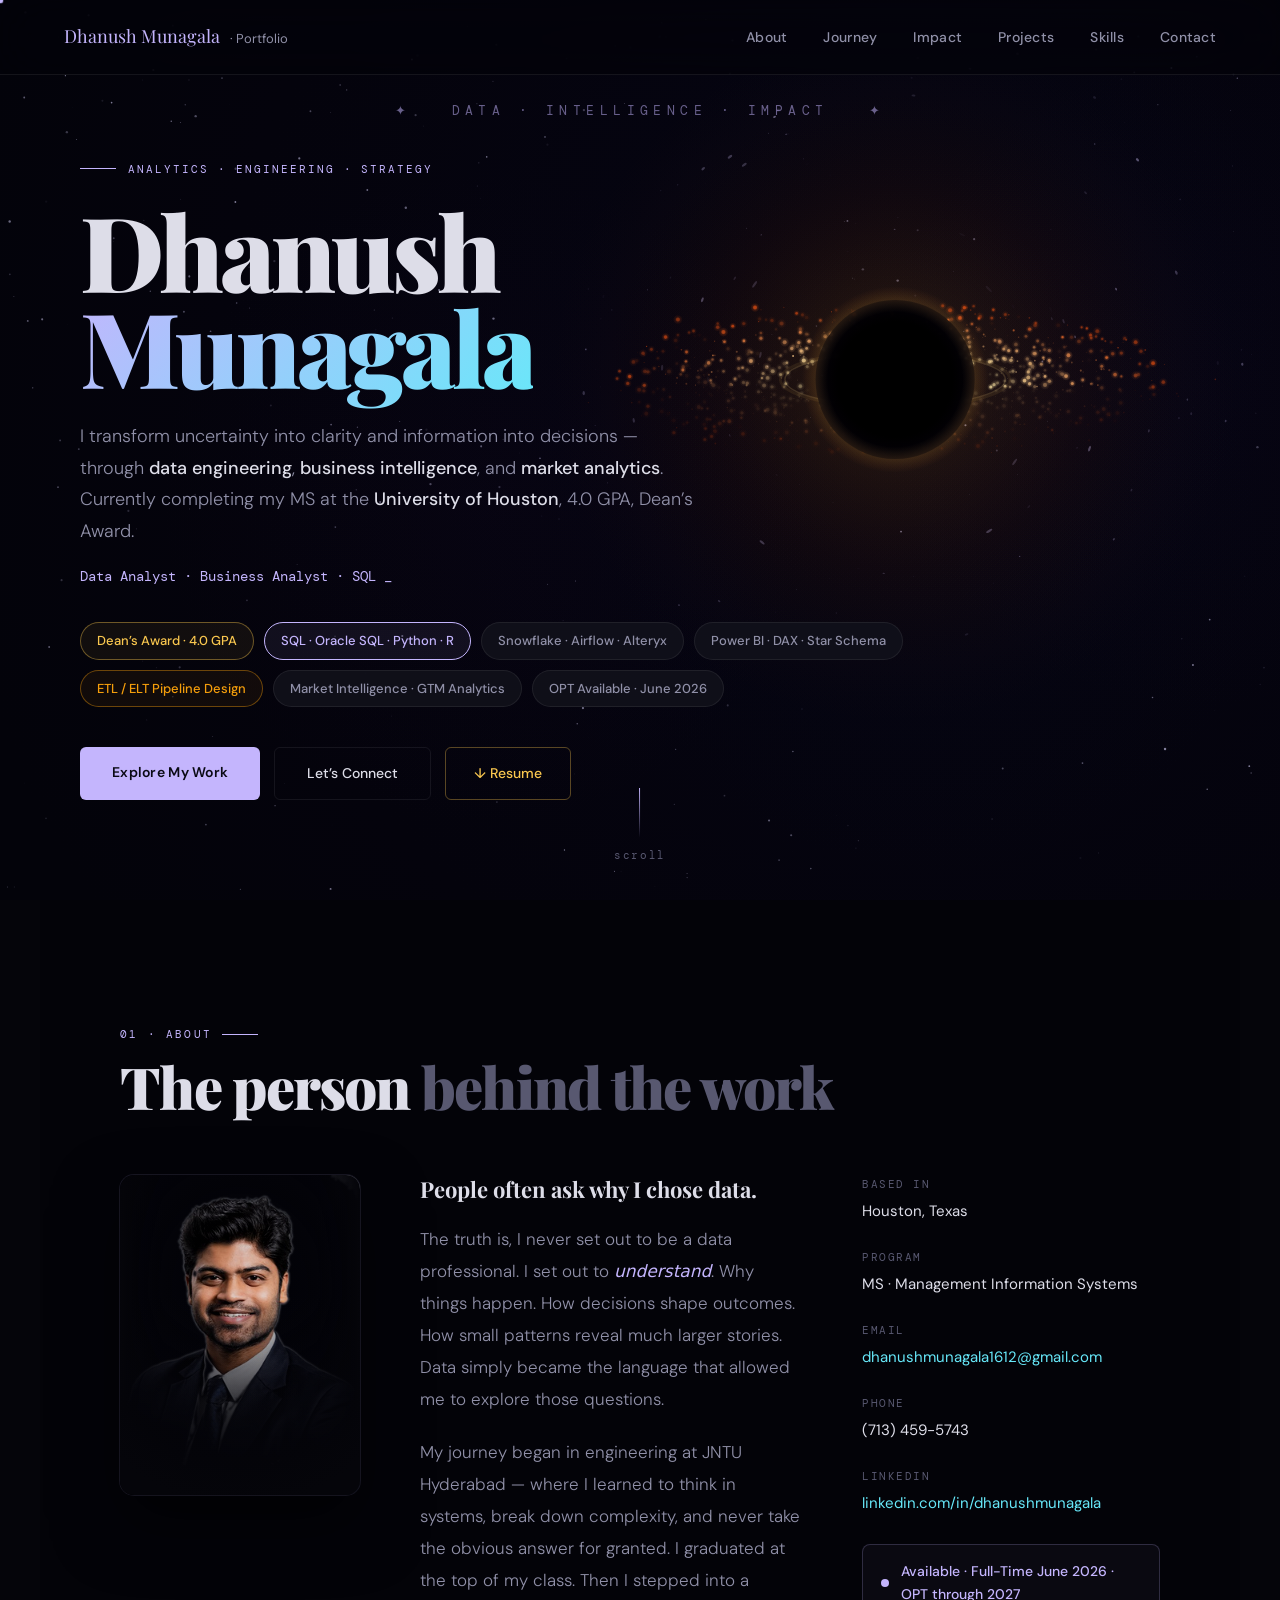
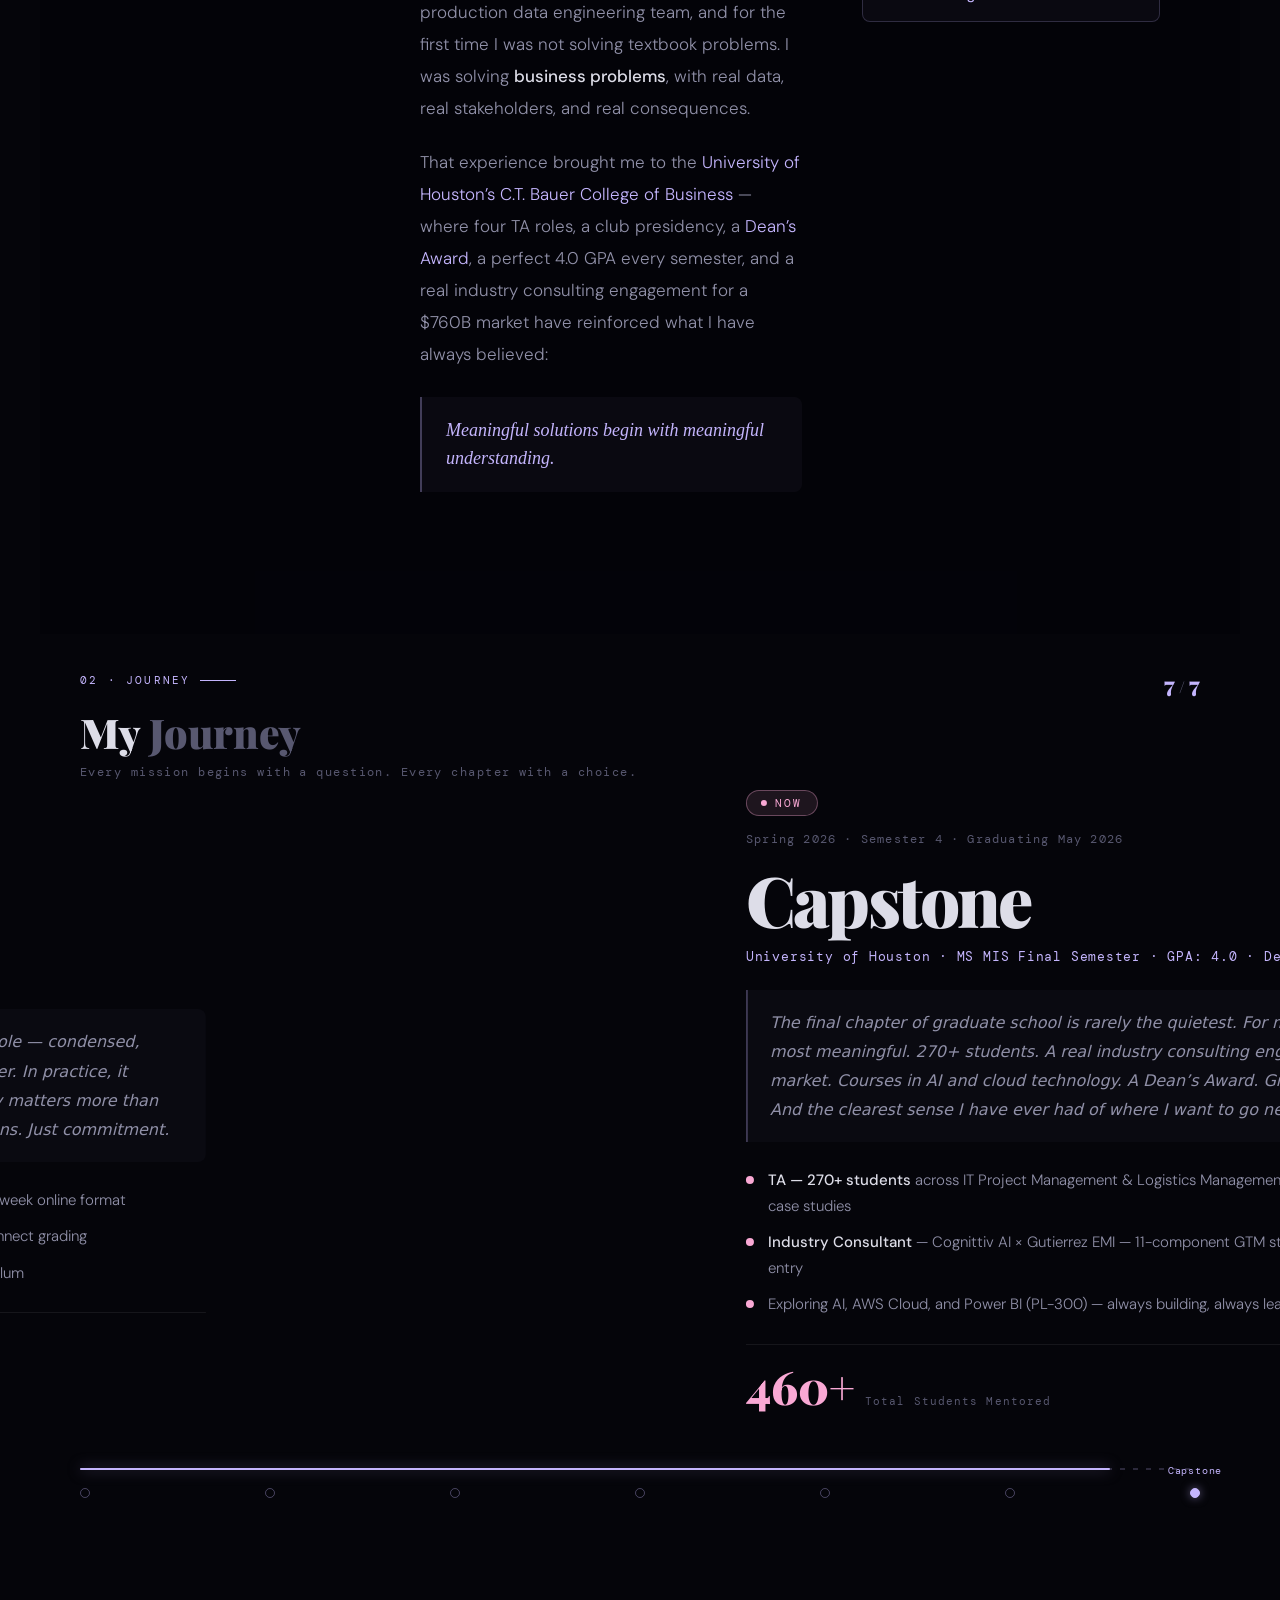
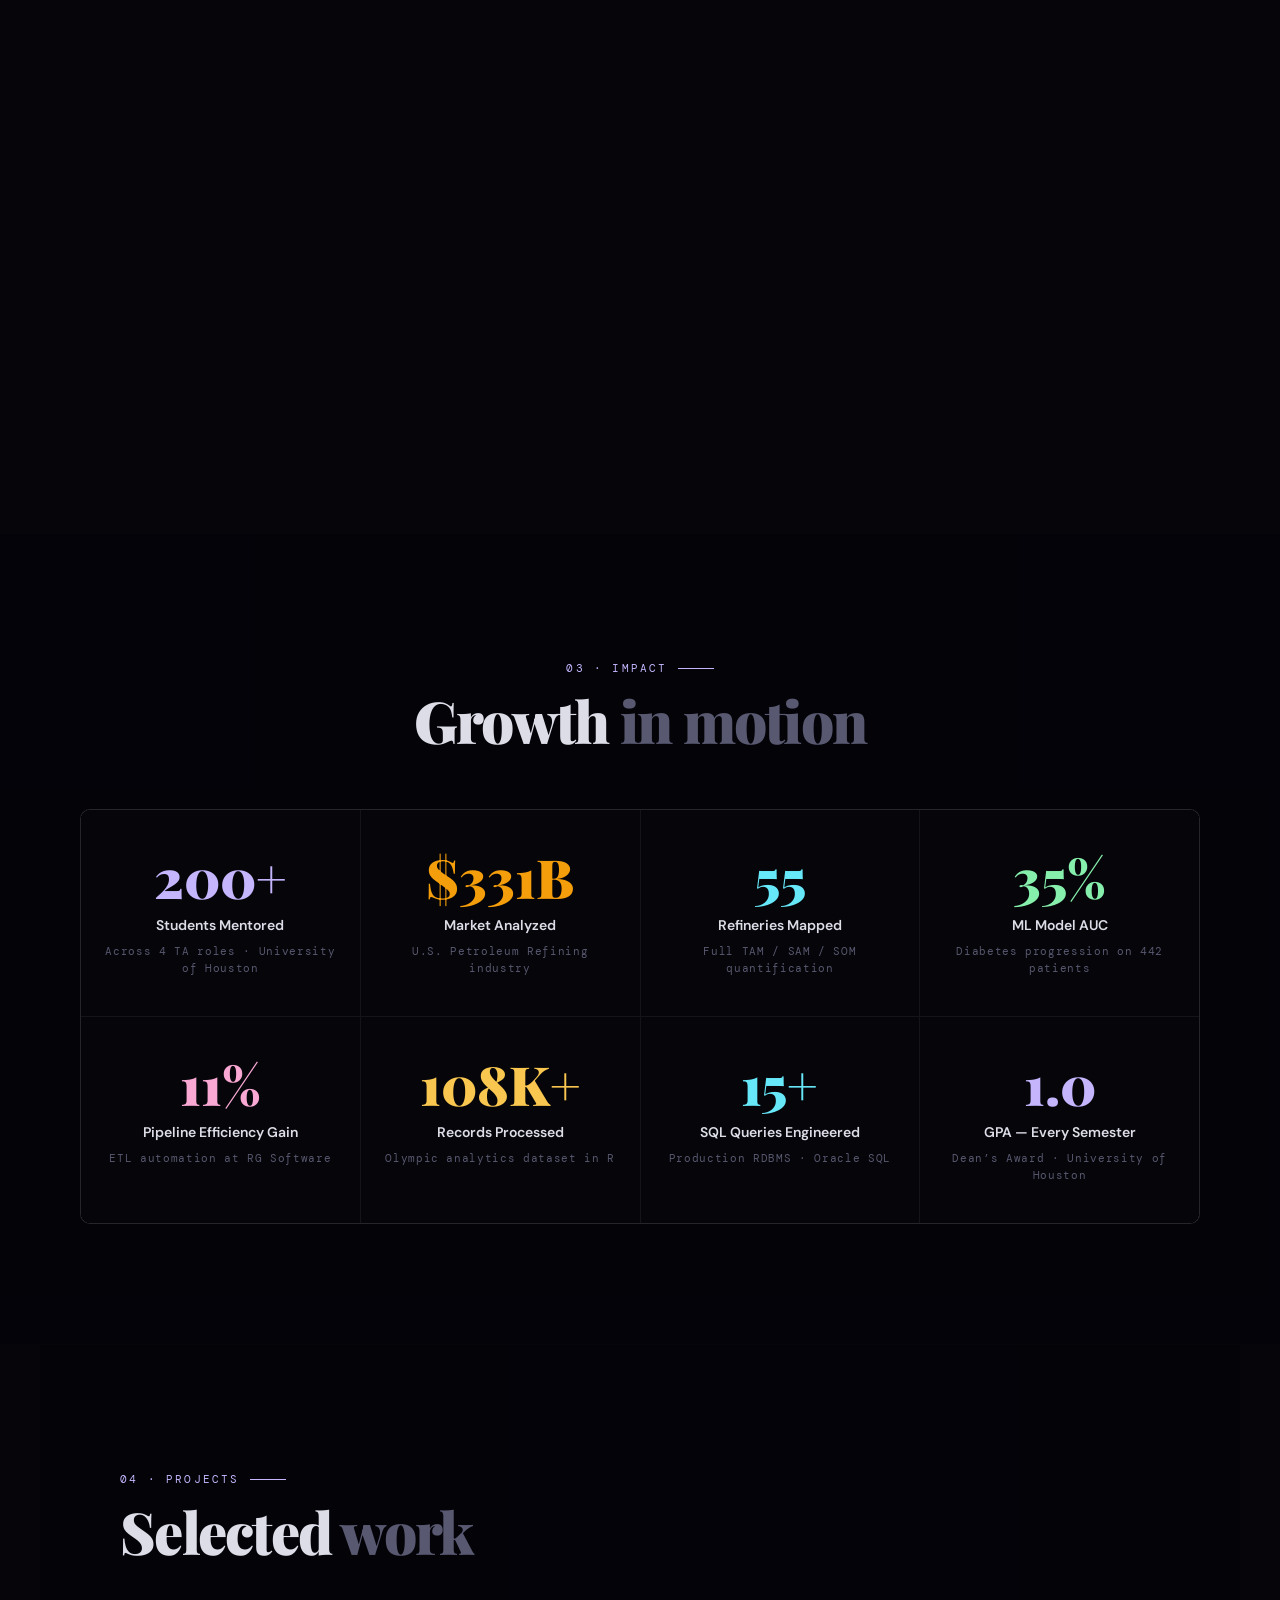
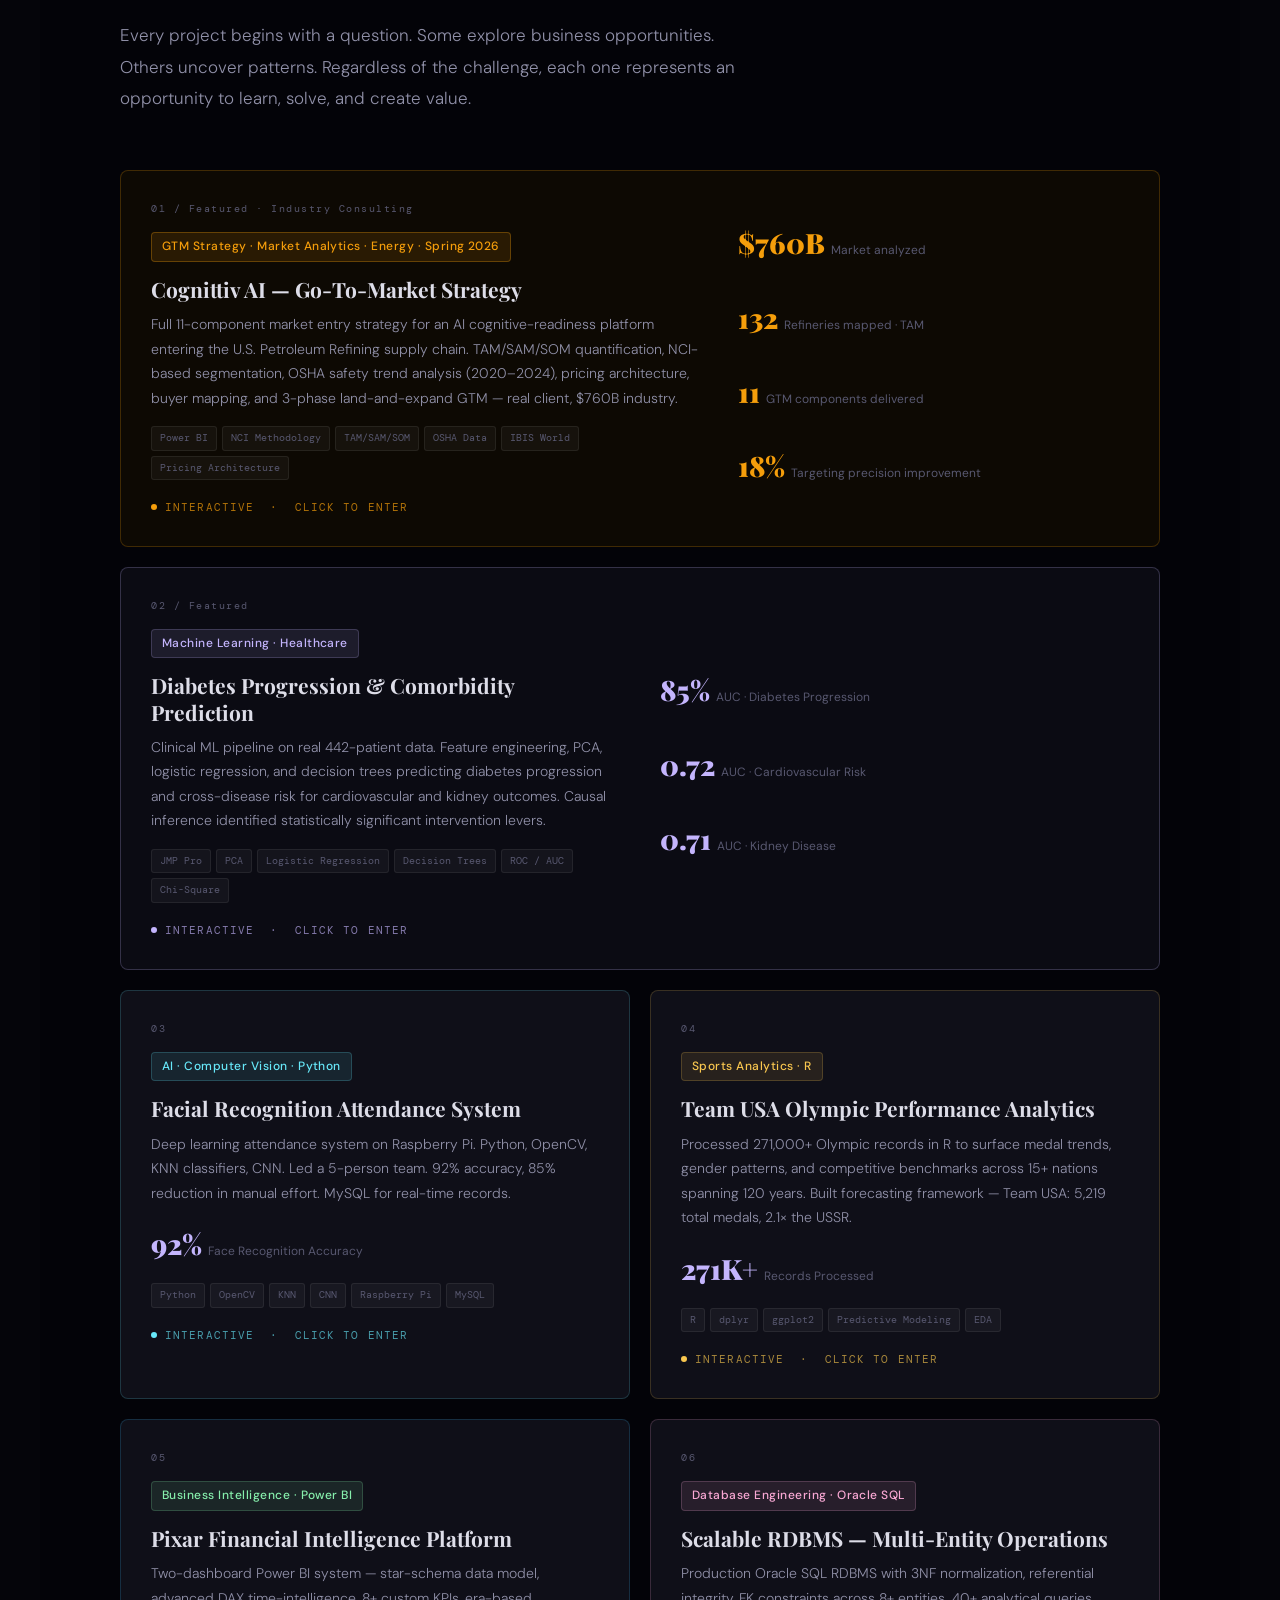
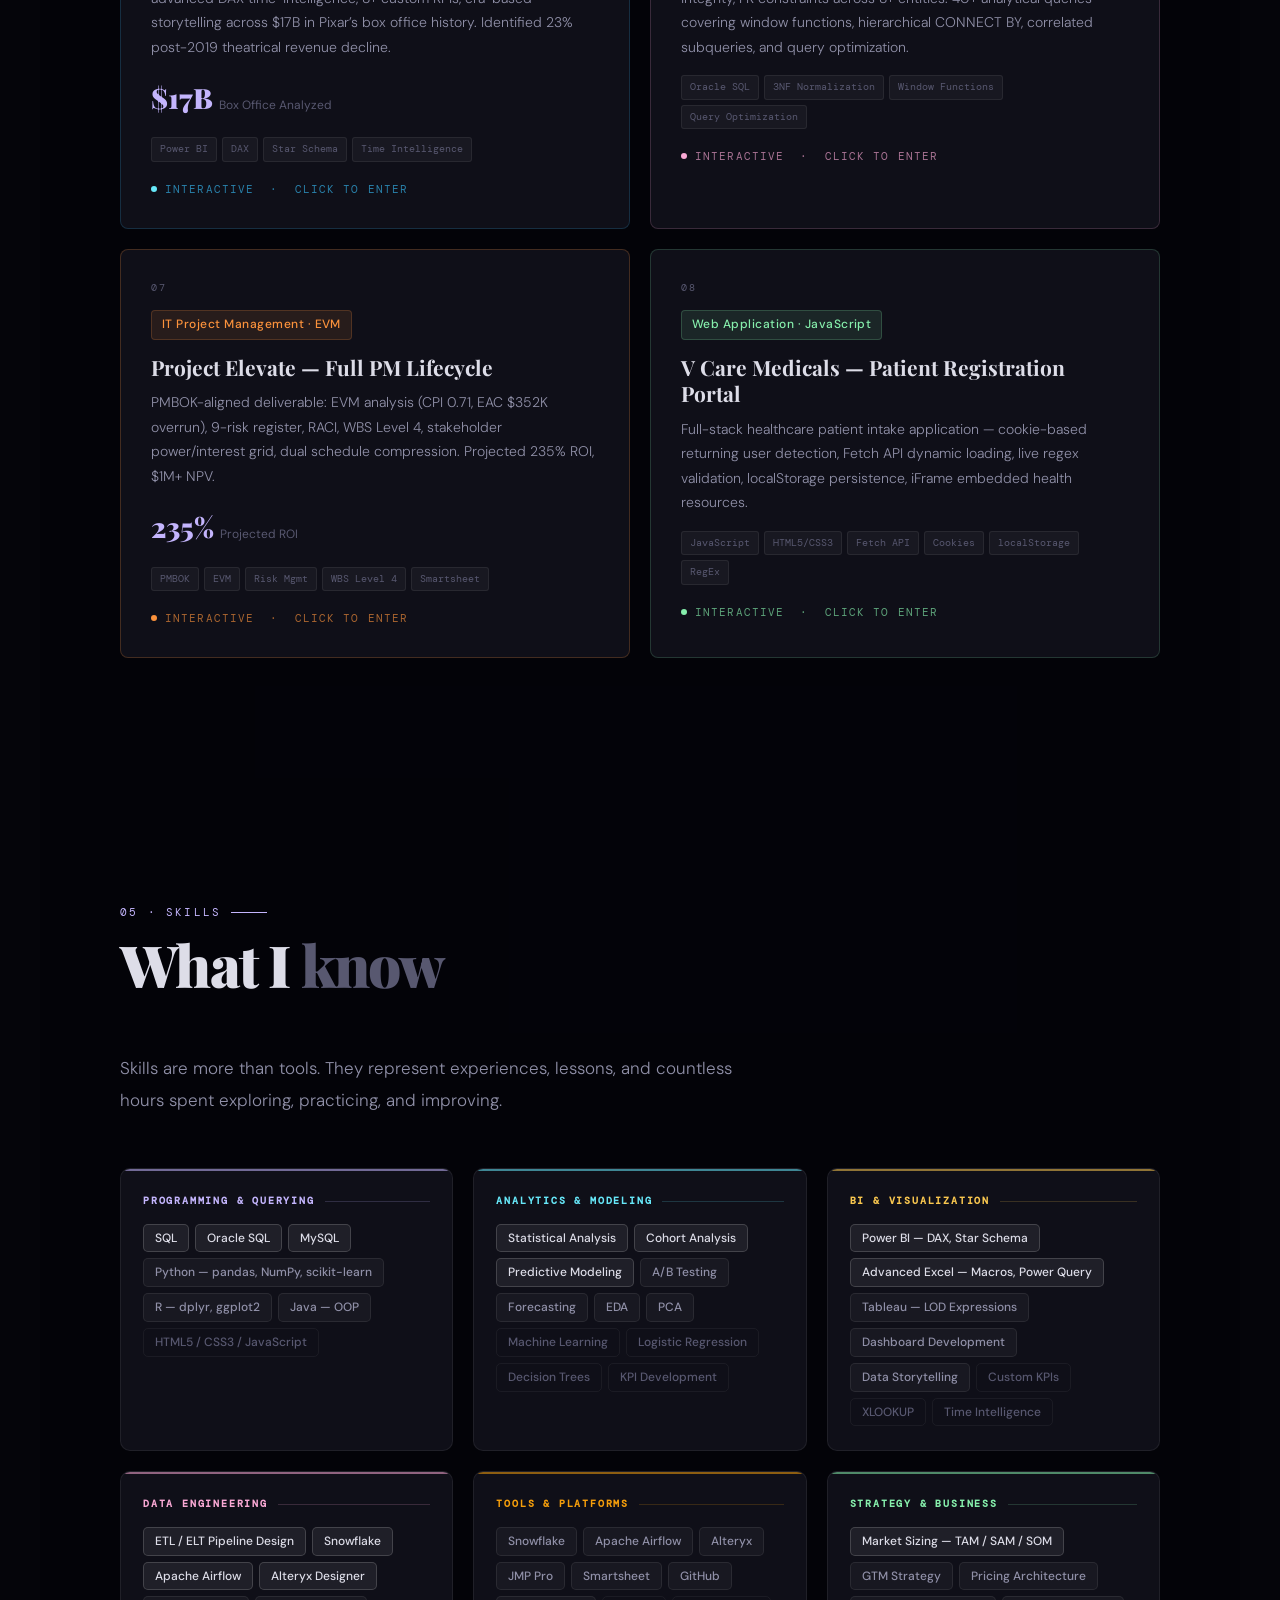
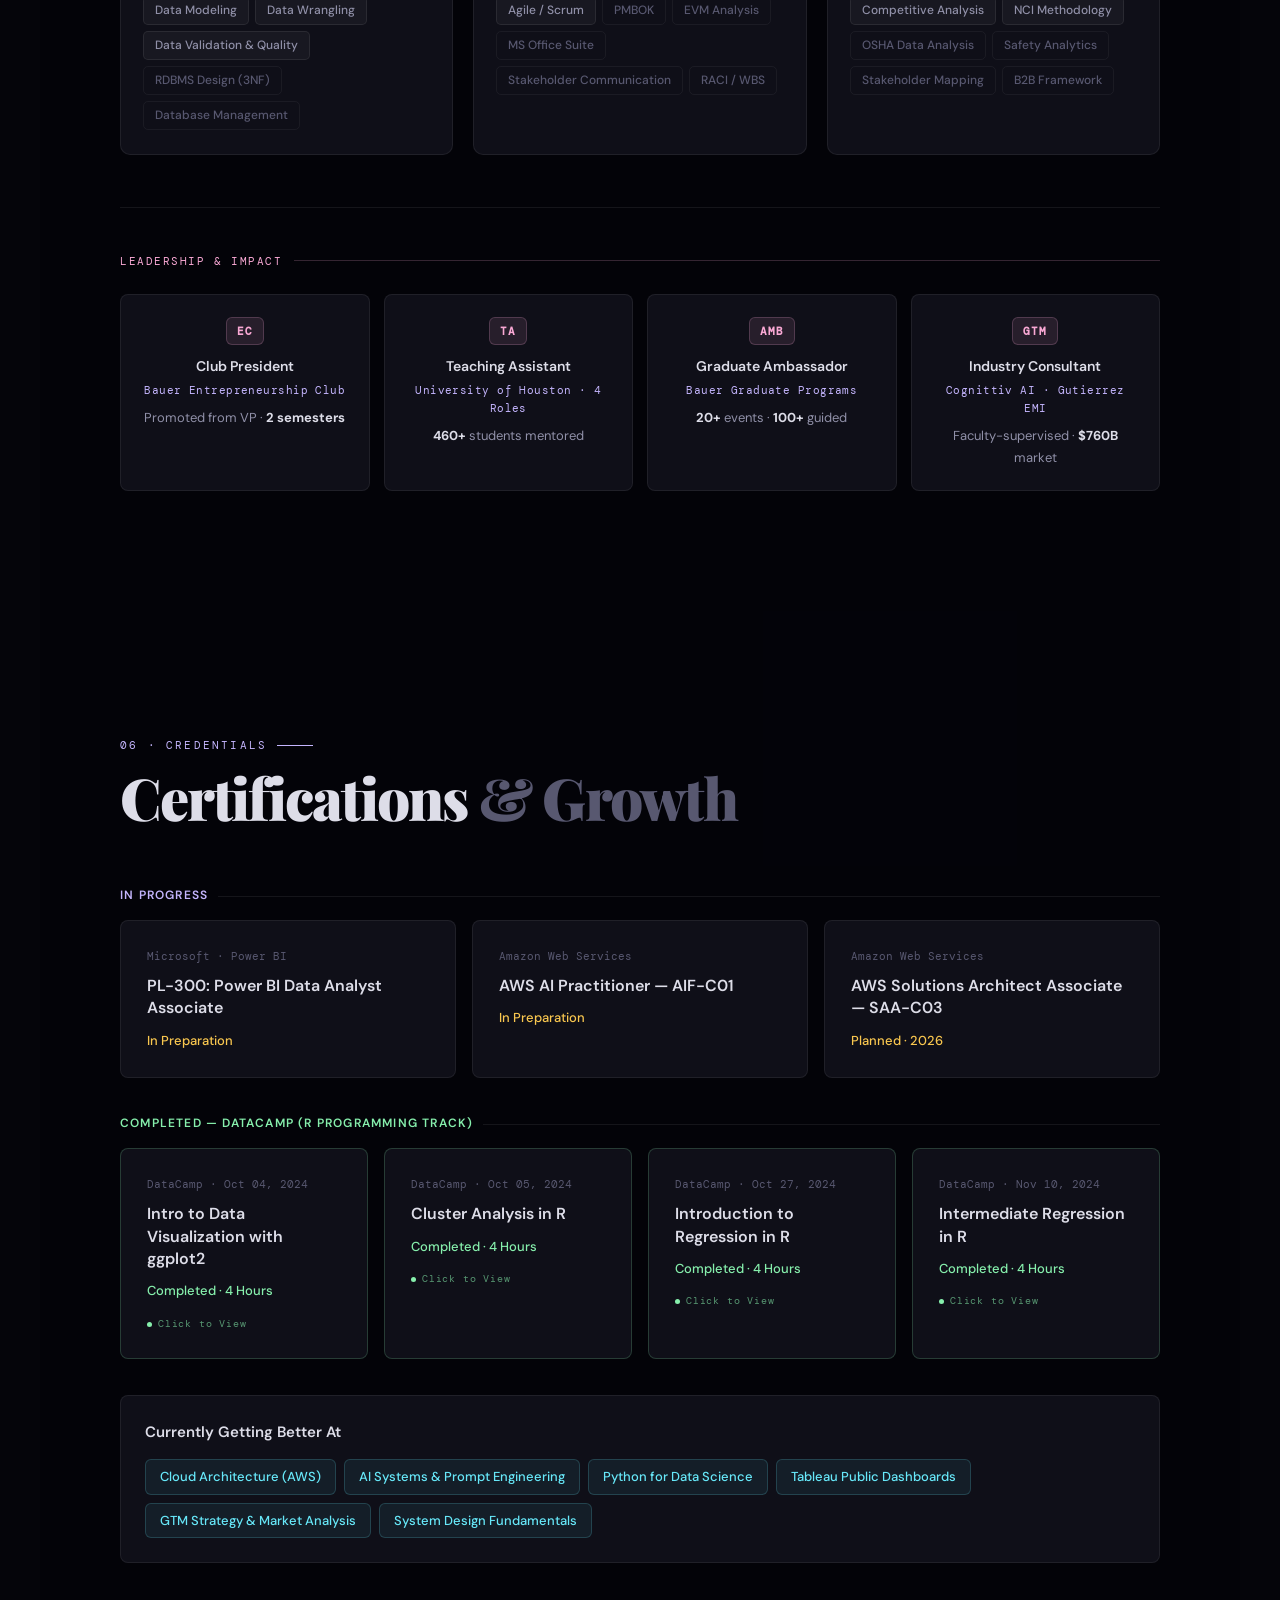
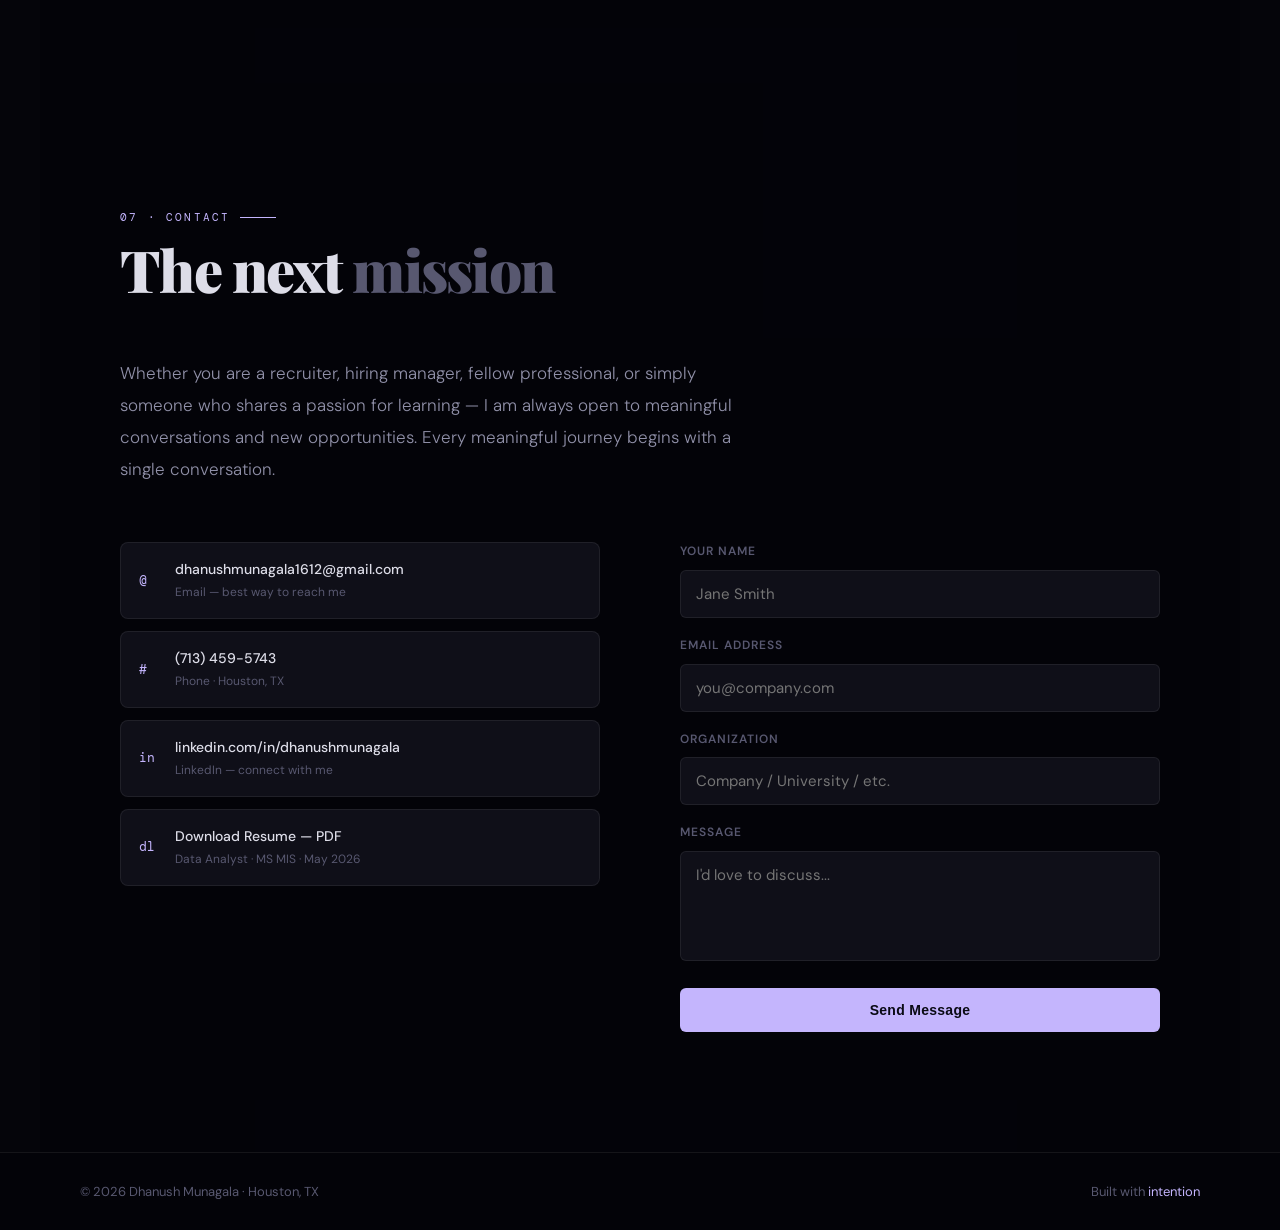
==== commit efa5ef69: "Commit" ====
--- a/index.html
+++ b/index.html
@@ -3,8 +3,8 @@
 <head>
 <meta charset="UTF-8"/>
 <meta name="viewport" content="width=device-width,initial-scale=1.0"/>
-<title>Dhanush Munagala · Portfolio</title>
-<meta name="description" content="Dhanush Munagala — Data Analyst, Business Intelligence Developer, and GTM Strategy Consultant. MS MIS at UH Bauer, GPA 4.0. SQL, Power BI, Python, R, Machine Learning."/>
+<title>Dhanush Munagala &middot; Portfolio</title>
+<meta name="description" content="Dhanush Munagala &mdash; Data Analyst, Business Analyst, BI Engineer. MS MIS at University of Houston, GPA 4.0, Dean&rsquo;s Award. SQL, Power BI, Python, Snowflake, Airflow."/>
 <link rel="preconnect" href="https://fonts.googleapis.com"/>
 <link rel="preconnect" href="https://fonts.gstatic.com" crossorigin/>
 <link href="https://fonts.googleapis.com/css2?family=Playfair+Display:wght@700;900&family=DM+Sans:wght@300;400;500;600&family=DM+Mono:wght@400;500&display=swap" rel="stylesheet"/>
@@ -13,15 +13,15 @@
 <body>
 
 <canvas id="grav-canvas"></canvas>
-<canvas id="comet-canvas"></canvas>
 <div class="cdot" id="cdot"></div>
 
 <!-- NAV -->
 <nav id="nav">
-  <div class="nlogo">Dhanush Munagala <em>· Portfolio</em></div>
+  <div class="nlogo">Dhanush Munagala <em>&middot; Portfolio</em></div>
   <ul class="nlinks">
     <li><a href="#about">About</a></li>
-    <li><a href="#journey">Journey</a></li>
+    <li><a href="#journey-outer">Journey</a></li>
+    <li><a href="#metrics">Impact</a></li>
     <li><a href="#projects">Projects</a></li>
     <li><a href="#skills">Skills</a></li>
     <li><a href="#contact">Contact</a></li>
@@ -30,443 +30,425 @@
 
 <!-- HERO -->
 <section id="hero">
-  <div class="welcome-line">&#10022; &nbsp; Welcome to my Space &nbsp; &#10022;</div>
+  <div class="welcome-line">&#10022; &nbsp; Data &middot; Intelligence &middot; Impact &nbsp; &#10022;</div>
   <div class="hero-wrap">
-    <div class="htag">Data · Intelligence · Impact</div>
+    <div class="htag">Analytics &middot; Engineering &middot; Strategy</div>
     <h1 class="hname">Dhanush<br><span class="hl">Munagala</span></h1>
-    <p class="htagline">Graduate student at <strong>UH Bauer</strong> — building at the intersection of <strong>machine learning, business intelligence, and human insight.</strong></p>
+    <p class="htagline">I transform uncertainty into clarity and information into decisions &mdash; through <strong>data engineering</strong>, <strong>business intelligence</strong>, and <strong>market analytics</strong>. Currently completing my MS at the <strong>University of Houston</strong>, 4.0 GPA, Dean&rsquo;s Award.</p>
     <div class="htyping"><span id="tt"></span><span>_</span></div>
     <div class="hpills">
-      <span class="pill gold">Gold Medalist</span>
-      <span class="pill on">4.0 GPA — Every Semester</span>
-      <span class="pill">Machine Learning</span>
-      <span class="pill">Oracle SQL · Power BI</span>
-      <span class="pill">Python · R · Java</span>
-      <span class="pill amber">Industry Consulting · GTM</span>
-      <span class="pill">460+ Students Mentored</span>
+      <span class="pill gold">Dean&rsquo;s Award &middot; 4.0 GPA</span>
+      <span class="pill on">SQL &middot; Oracle SQL &middot; Python &middot; R</span>
+      <span class="pill">Snowflake &middot; Airflow &middot; Alteryx</span>
+      <span class="pill">Power BI &middot; DAX &middot; Star Schema</span>
+      <span class="pill amber">ETL / ELT Pipeline Design</span>
+      <span class="pill">Market Intelligence &middot; GTM Analytics</span>
+      <span class="pill">OPT Available &middot; June 2026</span>
     </div>
     <div class="hbtns">
       <a href="#projects" class="bpri">Explore My Work</a>
-      <a href="#contact" class="bsec">Let's Connect</a>
+      <a href="#contact" class="bsec">Let&rsquo;s Connect</a>
+      <a href="Dhanush_Munagala_Resume_2026.pdf" download class="bdl">&#8595;&nbsp;Resume</a>
     </div>
   </div>
   <div class="scroll-cue"><div class="scroll-line"></div><span class="scroll-lbl">scroll</span></div>
 </section>
-
 <!-- ABOUT -->
 <section id="about">
   <div class="wrap">
-    <div class="sec-head rev"><div class="sec-num">01 · About</div><h2 class="sec-title">The person <span class="dim">behind the work</span></h2></div>
+    <div class="sec-head rev"><div class="sec-num">01 &middot; About</div><h2 class="sec-title">The person <span class="dim">behind the work</span></h2></div>
     <div class="about-grid">
-      <div class="about-text rev d1">
-        <p>I'm a data and AI professional completing my MS in Management Information Systems at the University of Houston's <span class="hi">C.T. Bauer College of Business</span>. My academic record tells part of the story — a perfect 4.0 GPA, every single semester.</p>
-        <p>I build things that bridge data and decisions — from <strong>clinical ML pipelines</strong> predicting disease progression, to <strong>industry GTM strategy</strong> for an AI platform entering a $760B market, to <strong>full IT project management deliverables</strong> spanning every PMBOK knowledge area. I don't study frameworks. I apply them.</p>
-        <p>Before Houston, I was the <strong>Gold Medalist</strong> at JNTU Hyderabad — ranked #1 academically and for campus involvement across my graduating cohort. At Bauer I've mentored over <span class="hi">460 students</span> across four TA roles, led the Entrepreneurship Club from VP to President, and completed a real-world AI consulting engagement for a neuroscience-technology company entering the U.S. Refining &amp; Chemicals market.</p>
-      </div>
-      <div class="rev d2">
+
+      <div class="about-photo-wrap rev d1">
+        <img src="[data-uri]" class="about-photo" alt="Dhanush Munagala">
+        <div class="about-photo-vig"></div>
+      </div>
+
+      <div class="about-text rev d2">
+        <p class="about-opening">People often ask why I chose data.</p>
+        <p>The truth is, I never set out to be a data professional. I set out to <em>understand</em>. Why things happen. How decisions shape outcomes. How small patterns reveal much larger stories. Data simply became the language that allowed me to explore those questions.</p>
+        <p>My journey began in engineering at JNTU Hyderabad &mdash; where I learned to think in systems, break down complexity, and never take the obvious answer for granted. I graduated at the top of my class. Then I stepped into a production data engineering team, and for the first time I was not solving textbook problems. I was solving <strong>business problems</strong>, with real data, real stakeholders, and real consequences.</p>
+        <p>That experience brought me to the <span class="hi">University of Houston&rsquo;s C.T. Bauer College of Business</span> &mdash; where four TA roles, a club presidency, a <span class="hi">Dean&rsquo;s Award</span>, a perfect 4.0 GPA every semester, and a real industry consulting engagement for a $760B market have reinforced what I have always believed:</p>
+        <p class="about-belief">Meaningful solutions begin with meaningful understanding.</p>
+      </div>
+
+      <div class="rev d3">
         <div class="iblock"><div class="ilbl">Based in</div><div class="ival">Houston, Texas</div></div>
-        <div class="iblock"><div class="ilbl">Program</div><div class="ival">MS · Management Information Systems</div></div>
+        <div class="iblock"><div class="ilbl">Program</div><div class="ival">MS &middot; Management Information Systems</div></div>
         <div class="iblock"><div class="ilbl">Email</div><div class="ival"><a href="mailto:dhanushmunagala1612@gmail.com">dhanushmunagala1612@gmail.com</a></div></div>
         <div class="iblock"><div class="ilbl">Phone</div><div class="ival">(713) 459-5743</div></div>
         <div class="iblock"><div class="ilbl">LinkedIn</div><div class="ival"><a href="https://linkedin.com/in/dhanushmunagala" target="_blank">linkedin.com/in/dhanushmunagala</a></div></div>
-        <div class="avail"><div class="adot"></div><div class="atxt">Currently active · Spring 2026</div></div>
-      </div>
+        <div class="avail"><div class="adot"></div><div class="atxt">Available &middot; Full-Time June 2026 &middot; OPT through 2027</div></div>
+      </div>
+
     </div>
   </div>
 </section>
-
-<!-- JOURNEY -->
-<section id="journey">
-  <div class="wrap-wide">
-    <div class="sec-head rev"><div class="sec-num">02 · Journey</div><h2 class="sec-title">My Bauer <span class="dim">Story</span></h2></div>
-    <p class="jintro rev d1">Four semesters. One direction — forward. Every role, every course, every student mentored is part of a deliberate arc from arrival to impact.</p>
-
-    <div class="jmap">
-
-      <!-- ── FALL 2024 · LEFT ── -->
-      <div class="jstop jleft rev d1">
-        <div class="jcard">
-          <div class="jcard-period">Fall 2024 <small>Aug – Dec · Semester 1</small></div>
-          <div class="jsem-label">Arrival</div>
-          <div class="jsem-sub">Business Analytics, MS &nbsp;·&nbsp; 9 Credits &nbsp;·&nbsp; GPA: 4.0</div>
-          <div class="jacts">
-            <div class="jact">
-              <div class="jact-header"><div class="jbadge jb-amb">AMB</div><span class="jact-title">Bauer Graduate Ambassador</span><span class="jact-role r-amb">Begins</span></div>
-              <div class="jact-desc">Selected as one of the inaugural Graduate Ambassadors — representing the college at university recruitment events, graduate program fairs, and information sessions. Established as a trusted voice for prospective international students navigating the Houston transition.</div>
-            </div>
-            <div class="jact">
-              <div class="jact-header"><div class="jbadge jb-club">EC</div><span class="jact-title">VP of Marketing — Entrepreneurship Club</span><span class="jact-role r-club">E-Club</span></div>
-              <div class="jact-desc">Joined as Vice President of Marketing in the first week. Architected outreach strategy across LinkedIn, email campaigns, and in-person tabling. Coordinated the club's first cross-college collaboration initiative.</div>
-            </div>
-            <div class="jact">
-              <div class="jact-header"><div class="jbadge jb-proctor">CAS</div><span class="jact-title">Exam Proctor — CASA Testing Center</span><span class="jact-role r-proctor">Proctor</span></div>
-              <div class="jact-desc">Certified proctor at the 120+ station testing facility. Managed biometric check-in, timed administration, and disciplinary reporting in compliance with UH academic policy.</div>
-            </div>
-            <div class="jact">
-              <div class="jact-header"><div class="jbadge jb-acad">BA</div><span class="jact-title">Coursework</span><span class="jact-role r-acad">Academic</span></div>
-              <div class="jact-desc">Quant Foundations for Business Analytics &nbsp;·&nbsp; Basic Programming for BA (R) &nbsp;·&nbsp; Database Mgmt Tools for BA</div>
-            </div>
-          </div>
-        </div>
-        <div class="jrocket-node">🚀</div>
-      </div>
-
-      <!-- ── SPRING 2025 · RIGHT ── -->
-      <div class="jstop jright rev d1">
-        <div class="jrocket-node">🚀</div>
-        <div class="jcard">
-          <div class="jcard-period">Spring 2025 <small>Jan – May · Semester 2</small></div>
-          <div class="jsem-label">Pivot</div>
-          <div class="jsem-sub">MIS, MS &nbsp;·&nbsp; Program Change &nbsp;·&nbsp; 9 Credits &nbsp;·&nbsp; GPA: 4.0</div>
-          <div class="jacts">
-            <div class="jact">
-              <div class="jact-header"><div class="jbadge jb-amb">AMB</div><span class="jact-title">Bauer Graduate Ambassador — Continuing</span><span class="jact-role r-amb">Sem 2 of 3</span></div>
-              <div class="jact-desc">Represented Bauer at <strong>20+ events cumulative</strong>, including graduate open houses, career fairs, and external panels. Personally guided <strong>100+ students</strong> through career decisions and program selection.</div>
-              <div class="jact-stat"><span class="jact-stat-n">20+</span><span class="jact-stat-l">events represented across tenure</span></div>
-            </div>
-            <div class="jact">
-              <div class="jact-header"><div class="jbadge jb-club">EC</div><span class="jact-title">VP of Marketing — Entrepreneurship Club (Continuing)</span><span class="jact-role r-club">Sem 2 of 2</span></div>
-              <div class="jact-desc">Spearheaded multi-campus outreach campaigns, drove 100% membership retention, organized industry field visits, and secured speakers from Houston's energy and technology sectors.</div>
-            </div>
-            <div class="jact">
-              <div class="jact-header"><div class="jbadge jb-acad">MIS</div><span class="jact-title">Coursework</span><span class="jact-role r-acad">Academic</span></div>
-              <div class="jact-desc">Systems Analysis and Design &nbsp;·&nbsp; IT Management &amp; Control &nbsp;·&nbsp; IT Project Management</div>
-            </div>
-          </div>
-        </div>
-      </div>
-
-      <!-- ── FALL 2025 · LEFT ── -->
-      <div class="jstop jleft rev d2">
-        <div class="jcard">
-          <div class="jcard-period">Fall 2025 <small>Aug – Dec · Semester 3</small></div>
-          <div class="jsem-label">Elevation</div>
-          <div class="jsem-sub">MIS, MS &nbsp;·&nbsp; Technical Depth &nbsp;·&nbsp; 9 Credits &nbsp;·&nbsp; GPA: 4.0</div>
-          <div class="jacts">
-            <div class="jact">
-              <div class="jact-header"><div class="jbadge jb-amb">AMB</div><span class="jact-title">Bauer Graduate Ambassador — Final Semester</span><span class="jact-role r-amb">Sem 3 of 3</span></div>
-              <div class="jact-desc">Completed three consecutive semesters — among the longest-serving ambassadors in the MIS cohort. Mentored incoming international students, contributing directly to improved new-student retention.</div>
-            </div>
-            <div class="jact">
-              <div class="jact-header"><div class="jbadge jb-club">EC</div><span class="jact-title">President — Bauer Entrepreneurship Club</span><span class="jact-role r-club">Promoted</span></div>
-              <div class="jact-desc">Promoted from VP to President after two strong semesters. Led the executive team in transitioning programming to high-impact experiences — live case workshops, founder panels, and cross-club collaborations with Finance and Marketing clubs.</div>
-            </div>
-            <div class="jact">
-              <div class="jact-header"><div class="jbadge jb-ta">TA</div><span class="jact-title">Teaching Assistant — Database Management Systems</span><span class="jact-role r-ta">Oracle SQL</span></div>
-              <div class="jact-desc">First TA role at Bauer. Supported Oracle SQL instruction, relational schema design, normalization, and query optimization — guiding students through complex debugging and applied database projects.</div>
-            </div>
-            <div class="jact">
-              <div class="jact-header"><div class="jbadge jb-acad">MIS</div><span class="jact-title">Coursework</span><span class="jact-role r-acad">Academic</span></div>
-              <div class="jact-desc">Transaction Processing Systems (JS/HTML/CSS) &nbsp;·&nbsp; Object Oriented Programming (Java) &nbsp;·&nbsp; Cloud Data Visualization (Power BI)</div>
-            </div>
-          </div>
-        </div>
-        <div class="jrocket-node">🚀</div>
-      </div>
-
-      <!-- ── WINTER 2025-26 · RIGHT ── -->
-      <div class="jstop jright rev d2">
-        <div class="jrocket-node">🚀</div>
-        <div class="jcard">
-          <div class="jcard-period">Winter 2025–26 <small>Dec – Jan · Between Semesters</small></div>
-          <div class="jsem-label" style="font-size:22px">Winter Session</div>
-          <div class="jsem-sub">Intersession Teaching Role</div>
-          <div class="jacts">
-            <div class="jact">
-              <div class="jact-header"><div class="jbadge jb-ta">TA</div><span class="jact-title">Teaching Assistant — Global Environment of Business</span><span class="jact-role r-ta">INTB 3355</span></div>
-              <div class="jact-desc">Selected for an accelerated Winter Mini course under <strong>Dr. A. Olivia Miljanic</strong>. Managed grading for international news analyses, analytical papers, quiz performance, and McGraw-Hill Connect — serving as the primary student contact across a condensed four-week online format.</div>
-            </div>
-          </div>
-        </div>
-      </div>
-
-      <!-- ── SPRING 2026 · LEFT · NOW ── -->
-      <div class="jstop jleft jnow rev d2">
-        <div class="jcard">
-          <div class="jcard-period">Spring 2026 <small>Jan – May · Semester 4 · Now</small></div>
-          <div class="jsem-label">Capstone</div>
-          <div class="jsem-sub rose">MIS, MS &nbsp;·&nbsp; Final Semester &nbsp;·&nbsp; Graduation: May 2026</div>
-          <div class="jacts">
-            <div class="jact">
-              <div class="jact-header"><div class="jbadge jb-ta">TA</div><span class="jact-title">Teaching Assistant — Logistics Management &amp; Project Management</span><span class="jact-role r-ta">270+ Students</span></div>
-              <div class="jact-desc">Overseeing <strong>270+ students</strong> across two courses under two professors — simultaneously spanning the MIS and Operations departments. Supporting supply chain analytics, project lifecycle management, and IT governance.</div>
-              <div class="jact-stat"><span class="jact-stat-n">270+</span><span class="jact-stat-l">students · 2 departments · active now</span></div>
-            </div>
-            <div class="jact featured-act">
-              <div class="jact-header"><div class="jbadge jb-proj">GT</div><span class="jact-title">Industry Consulting — Cognittiv AI Go-To-Market Strategy</span><span class="jact-role r-proj">Capstone</span></div>
-              <div class="jact-desc">Selected for a faculty-supervised consulting engagement with <strong>FD AI &amp; Tech Solutions / Cognittiv</strong> — an AI platform combining neuroscience and technology to assess daily cognitive readiness and prevent workplace accidents. Supervised by <strong>Greg Bean</strong>, Executive Director of the Bauer Gutierrez Energy Management Institute.<br><br>Delivered a full Go-To-Market strategy for the <strong>US Refining &amp; Chemicals</strong> market: TAM/SAM/SOM quantification, NCI-based segmentation, OSHA safety analysis, pricing architecture, channel strategy, and buyer mapping across a $760B industry.</div>
-            </div>
-            <div class="jact">
-              <div class="jact-header"><div class="jbadge jb-club">EC</div><span class="jact-title">President — Entrepreneurship Club (Continuing)</span><span class="jact-role r-club">Sem 2 as President</span></div>
-              <div class="jact-desc">Driving the club's most ambitious programming yet — alumni network expansion, industry partnerships, and cross-organizational collaborative events.</div>
-            </div>
-            <div class="jact">
-              <div class="jact-header"><div class="jbadge jb-acad">NOW</div><span class="jact-title">Current Focus</span><span class="jact-role r-acad">Learning</span></div>
-              <div class="jact-desc">Intro to Artificial Intelligence &nbsp;·&nbsp; AWS AI Practitioner (AIF-C01) — in prep &nbsp;·&nbsp; AWS Solutions Architect Associate — planned &nbsp;·&nbsp; PL-300 Power BI Data Analyst — in prep</div>
-            </div>
-          </div>
-        </div>
-        <div class="jrocket-node">🚀</div>
-      </div>
-
-    </div><!-- /.jmap -->
-
-    <!-- Journey totals -->
-    <div class="jtotal rev d3">
-      <div class="jts"><div class="jts-n">460<sub>+</sub></div><div class="jts-l">Students Mentored</div></div>
-      <div class="jts"><div class="jts-n">4</div><div class="jts-l">TA Roles Held</div></div>
-      <div class="jts"><div class="jts-n">20<sub>+</sub></div><div class="jts-l">Events Represented</div></div>
-      <div class="jts"><div class="jts-n">4.0</div><div class="jts-l">Every Semester GPA</div></div>
+<!-- JOURNEY — HORIZONTAL SCROLL -->
+<div id="journey-outer">
+  <div id="journey-sticky">
+
+    <div class="jh-header">
+      <div class="sec-num">02 &middot; Journey</div>
+      <h2 class="jh-title">My <span style="color:var(--dim)">Journey</span></h2>
+      <p class="jh-sub">Every mission begins with a question. Every chapter with a choice.</p>
+    </div>
+
+    <div class="jh-counter"><span id="jh-cur">1</span><span class="jh-sep">/</span><span>7</span></div>
+
+    <div id="journey-track">
+
+      <!-- Panel 1 -->
+      <div class="jp">
+        <div class="jp-inner">
+          <div class="jp-num">Mission 01</div>
+          <div class="jp-period">2019 &ndash; 2023 &middot; Hyderabad, India</div>
+          <h3 class="jp-title">The Builder</h3>
+          <p class="jp-context">JNTU Hyderabad &middot; B.Tech Electronics &amp; Communication Engineering</p>
+          <p class="jp-story">Every story has an origin. Mine began with a question I did not know how to answer yet &mdash; how do complex systems work? Engineering gave me my first vocabulary for that question. And at the end of four years, a lesson I still carry: the best solutions are not the most complicated ones. They are the ones that work.</p>
+          <div class="jp-acts">
+            <div class="jp-act"><div class="jp-dot" style="background:#c4b5fd"></div><span>Graduated as <strong>Gold Medalist</strong> &mdash; ranked #1 academically across the cohort</span></div>
+            <div class="jp-act"><div class="jp-dot" style="background:#c4b5fd"></div><span>Senior capstone: built a <strong>facial recognition attendance system</strong> &mdash; Python, OpenCV, CNN, 92% accuracy on Raspberry Pi</span></div>
+            <div class="jp-act"><div class="jp-dot" style="background:#c4b5fd"></div><span>GPA: 3.5 / 4.0 &middot; Strong foundation in systems, logic, and programming</span></div>
+          </div>
+          <div class="jp-stat"><span class="jp-stat-n" style="color:#c4b5fd">#1</span><span class="jp-stat-l">Academically &middot; Graduating Cohort</span></div>
+        </div>
+      </div>
+
+      <!-- Panel 2 -->
+      <div class="jp">
+        <div class="jp-inner">
+          <div class="jp-num">Mission 02</div>
+          <div class="jp-period">Jul 2023 &ndash; Jul 2024 &middot; Hyderabad, India</div>
+          <h3 class="jp-title">The Practitioner</h3>
+          <p class="jp-context">RG Software &middot; Associate Data Analyst</p>
+          <p class="jp-story">I wanted to test what I had learned against the real world. For the first time, I was not solving textbook problems &mdash; I was solving business problems, with real data, real stakeholders, and real consequences when something broke. It was the best education I could have asked for. Not because everything went perfectly. Because everything I learned had to actually work.</p>
+          <div class="jp-acts">
+            <div class="jp-act"><div class="jp-dot" style="background:#67e8f9"></div><span>Built ETL pipelines operating <strong>Python, SQL, Apache Airflow, Snowflake</strong> on large-scale multi-source Oracle datasets</span></div>
+            <div class="jp-act"><div class="jp-dot" style="background:#67e8f9"></div><span>Automated data preparation with <strong>Alteryx Designer</strong>, reducing manual prep time by <strong>30%</strong></span></div>
+            <div class="jp-act"><div class="jp-dot" style="background:#67e8f9"></div><span><strong>Tableau dashboards</strong> with LOD expressions for 20+ stakeholders &middot; 15+ monthly analytical reports</span></div>
+          </div>
+          <div class="jp-stat"><span class="jp-stat-n" style="color:#67e8f9">30%</span><span class="jp-stat-l">Pipeline efficiency gain</span></div>
+        </div>
+      </div>
+
+      <!-- Panel 3 -->
+      <div class="jp">
+        <div class="jp-inner">
+          <div class="jp-num">Mission 03</div>
+          <div class="jp-period">Fall 2024 &middot; Semester 1 &middot; Houston, TX</div>
+          <h3 class="jp-title">The Leap</h3>
+          <p class="jp-context">University of Houston &middot; MS Management Information Systems &middot; GPA: 4.0</p>
+          <p class="jp-story">When I arrived at the University of Houston, I did not come to check boxes. I came to grow in every direction possible. I said yes to every opportunity that first semester, because I believed &mdash; and still believe &mdash; that growth does not wait for the right moment.</p>
+          <div class="jp-acts">
+            <div class="jp-act"><div class="jp-dot" style="background:#f9c74f"></div><span>Selected as <strong>inaugural Bauer Graduate Ambassador</strong> &mdash; representing the college at 20+ recruitment events</span></div>
+            <div class="jp-act"><div class="jp-dot" style="background:#f9c74f"></div><span>Joined Entrepreneurship Club as <strong>VP of Marketing</strong> in the first week</span></div>
+            <div class="jp-act"><div class="jp-dot" style="background:#f9c74f"></div><span>Courses: R Programming &middot; Database Management Tools &middot; Quantitative Foundations</span></div>
+          </div>
+          <div class="jp-stat"><span class="jp-stat-n" style="color:#f9c74f">4.0</span><span class="jp-stat-l">GPA &middot; First Semester</span></div>
+        </div>
+      </div>
+
+      <!-- Panel 4 -->
+      <div class="jp">
+        <div class="jp-inner">
+          <div class="jp-num">Mission 04</div>
+          <div class="jp-period">Spring 2025 &middot; Semester 2 &middot; Houston, TX</div>
+          <h3 class="jp-title">Finding Direction</h3>
+          <p class="jp-context">University of Houston &middot; MS Management Information Systems &middot; GPA: 4.0</p>
+          <p class="jp-story">A good semester teaches knowledge. A great semester teaches direction. This chapter gave me both. The courses challenged me technically. The work as Ambassador connected me to over a hundred students navigating their own journeys. Somewhere in between, I began to understand not just what I was learning &mdash; but why it mattered.</p>
+          <div class="jp-acts">
+            <div class="jp-act"><div class="jp-dot" style="background:#86efac"></div><span>Ambassador continues &mdash; <strong>100+ students personally guided</strong> through career and academic decisions</span></div>
+            <div class="jp-act"><div class="jp-dot" style="background:#86efac"></div><span>Deepened technical focus across <strong>IT Project Management, Systems Analysis</strong>, and IT Management</span></div>
+            <div class="jp-act"><div class="jp-dot" style="background:#86efac"></div><span>GPA remained <strong>4.0</strong> &mdash; every course, every semester</span></div>
+          </div>
+          <div class="jp-stat"><span class="jp-stat-n" style="color:#86efac">100+</span><span class="jp-stat-l">Students Guided</span></div>
+        </div>
+      </div>
+
+      <!-- Panel 5 -->
+      <div class="jp">
+        <div class="jp-inner">
+          <div class="jp-num">Mission 05</div>
+          <div class="jp-period">Fall 2025 &middot; Semester 3 &middot; Houston, TX</div>
+          <h3 class="jp-title">The Educator</h3>
+          <p class="jp-context">University of Houston &middot; MS Management Information Systems &middot; GPA: 4.0</p>
+          <p class="jp-story">Some opportunities define a chapter. This one gave me two at once. I became Club President &mdash; not because I wanted the title, but because I believed in what the organization could become. And I stepped into my first TA role. Teaching did something unexpected: it made me better. When you must explain something clearly enough that someone else truly understands it, you discover your own gaps. And you fill them.</p>
+          <div class="jp-acts">
+            <div class="jp-act"><div class="jp-dot" style="background:#f9a8d4"></div><span>Promoted to <strong>Club President</strong> after two semesters as VP &mdash; leading cross-club programming</span></div>
+            <div class="jp-act"><div class="jp-dot" style="background:#f9a8d4"></div><span>First TA role: <strong>Oracle SQL</strong> &mdash; mentoring 190+ students in schema design, normalization, query optimization</span></div>
+            <div class="jp-act"><div class="jp-dot" style="background:#f9a8d4"></div><span>Courses: Transaction Processing &middot; OOP Java &middot; Cloud Data Visualization (Power BI)</span></div>
+          </div>
+          <div class="jp-stat"><span class="jp-stat-n" style="color:#f9a8d4">190+</span><span class="jp-stat-l">Students Mentored</span></div>
+        </div>
+      </div>
+
+      <!-- Panel 6 -->
+      <div class="jp">
+        <div class="jp-inner">
+          <div class="jp-num">Mission 06</div>
+          <div class="jp-period">Winter 2025&ndash;26 &middot; Intersession</div>
+          <h3 class="jp-title">Always On</h3>
+          <p class="jp-context">University of Houston &middot; TA &middot; Global Environment of Business</p>
+          <p class="jp-story">Between semesters, I said yes again. A winter intersession TA role &mdash; condensed, accelerated, entirely online. It was a small commitment on paper. In practice, it reinforced something I had been learning for years: consistency matters more than circumstances. A good educator does not need perfect conditions. Just commitment.</p>
+          <div class="jp-acts">
+            <div class="jp-act"><div class="jp-dot" style="background:#fb923c"></div><span>Selected for <strong>Winter Mini course</strong> under Dr. A. Olivia Miljanic &mdash; condensed 4-week online format</span></div>
+            <div class="jp-act"><div class="jp-dot" style="background:#fb923c"></div><span>Managed international news analyses, analytical papers, and McGraw-Hill Connect grading</span></div>
+            <div class="jp-act"><div class="jp-dot" style="background:#fb923c"></div><span>Primary student contact across an accelerated international business curriculum</span></div>
+          </div>
+          <div class="jp-stat"><span class="jp-stat-n" style="color:#fb923c">INTB</span><span class="jp-stat-l">3355 &middot; Winter Mini TA</span></div>
+        </div>
+      </div>
+
+      <!-- Panel 7 — NOW -->
+      <div class="jp">
+        <div class="jp-inner">
+          <div class="jp-num jp-now-badge">NOW</div>
+          <div class="jp-period">Spring 2026 &middot; Semester 4 &middot; Graduating May 2026</div>
+          <h3 class="jp-title">Capstone</h3>
+          <p class="jp-context">University of Houston &middot; MS MIS Final Semester &middot; GPA: 4.0 &middot; Dean&rsquo;s Award</p>
+          <p class="jp-story">The final chapter of graduate school is rarely the quietest. For me, it has been the most meaningful. 270+ students. A real industry consulting engagement for a $760B market. Courses in AI and cloud technology. A Dean&rsquo;s Award. Graduation in May 2026. And the clearest sense I have ever had of where I want to go next.</p>
+          <div class="jp-acts">
+            <div class="jp-act"><div class="jp-dot jp-pulse" style="background:#f9a8d4"></div><span><strong>TA &mdash; 270+ students</strong> across IT Project Management &amp; Logistics Management; Harvard Business School case studies</span></div>
+            <div class="jp-act"><div class="jp-dot jp-pulse" style="background:#f9a8d4"></div><span><strong>Industry Consultant</strong> &mdash; Cognittiv AI &times; Gutierrez EMI &mdash; 11-component GTM strategy for a $760B market entry</span></div>
+            <div class="jp-act"><div class="jp-dot jp-pulse" style="background:#f9a8d4"></div><span>Exploring AI, AWS Cloud, and Power BI (PL-300) &mdash; always building, always learning</span></div>
+          </div>
+          <div class="jp-stat"><span class="jp-stat-n" style="color:#f9a8d4">460+</span><span class="jp-stat-l">Total Students Mentored</span></div>
+        </div>
+      </div>
+
+    </div><!-- /#journey-track -->
+
+    <div class="jnav">
+      <div class="jnav-line"><div class="jnav-fill" id="jnav-fill"></div></div>
+      <div class="jnav-dots">
+        <span class="jndot active" data-i="0"><span class="jndot-label">The Builder</span></span>
+        <span class="jndot" data-i="1"><span class="jndot-label">The Practitioner</span></span>
+        <span class="jndot" data-i="2"><span class="jndot-label">The Leap</span></span>
+        <span class="jndot" data-i="3"><span class="jndot-label">Direction</span></span>
+        <span class="jndot" data-i="4"><span class="jndot-label">The Educator</span></span>
+        <span class="jndot" data-i="5"><span class="jndot-label">Always On</span></span>
+        <span class="jndot" data-i="6"><span class="jndot-label">Capstone</span></span>
+      </div>
+    </div>
+
+  </div>
+</div>
+<!-- METRICS -->
+<section id="metrics">
+  <div class="wrap-full">
+    <div class="sec-head rev" style="text-align:center"><div class="sec-num" style="justify-content:center">03 &middot; Impact</div><h2 class="sec-title">Growth <span class="dim">in motion</span></h2></div>
+    <div class="mgrid">
+      <div class="mc rev d1" data-target="460" data-suffix="+"><div class="mc-n">0</div><div class="mc-l">Students Mentored</div><div class="mc-s">Across 4 TA roles &middot; University of Houston</div></div>
+      <div class="mc rev d1" data-target="760" data-prefix="$" data-suffix="B"><div class="mc-n">$0</div><div class="mc-l">Market Analyzed</div><div class="mc-s">U.S. Petroleum Refining industry</div></div>
+      <div class="mc rev d2" data-target="132" data-suffix=""><div class="mc-n">0</div><div class="mc-l">Refineries Mapped</div><div class="mc-s">Full TAM / SAM / SOM quantification</div></div>
+      <div class="mc rev d2" data-target="85" data-suffix="%"><div class="mc-n">0</div><div class="mc-l">ML Model AUC</div><div class="mc-s">Diabetes progression on 442 patients</div></div>
+      <div class="mc rev d3" data-target="30" data-suffix="%"><div class="mc-n">0</div><div class="mc-l">Pipeline Efficiency Gain</div><div class="mc-s">ETL automation at RG Software</div></div>
+      <div class="mc rev d3" data-target="271" data-suffix="K+"><div class="mc-n">0</div><div class="mc-l">Records Processed</div><div class="mc-s">Olympic analytics dataset in R</div></div>
+      <div class="mc rev d4" data-target="40" data-suffix="+"><div class="mc-n">0</div><div class="mc-l">SQL Queries Engineered</div><div class="mc-s">Production RDBMS &middot; Oracle SQL</div></div>
+      <div class="mc rev d4" data-target="4" data-suffix=".0"><div class="mc-n">0</div><div class="mc-l">GPA &mdash; Every Semester</div><div class="mc-s">Dean&rsquo;s Award &middot; University of Houston</div></div>
     </div>
   </div>
 </section>
-
 <!-- PROJECTS -->
 <section id="projects">
   <div class="wrap">
-    <div class="sec-head rev"><div class="sec-num">03 · Projects</div><h2 class="sec-title">Selected <span class="dim">Work</span></h2></div>
+    <div class="sec-head rev"><div class="sec-num">04 &middot; Projects</div><h2 class="sec-title">Selected <span class="dim">work</span></h2></div>
+    <p class="rev" style="font-size:17px;color:var(--muted);line-height:1.85;max-width:620px;font-weight:300;margin-bottom:56px">Every project begins with a question. Some explore business opportunities. Others uncover patterns. Regardless of the challenge, each one represents an opportunity to learn, solve, and create value.</p>
     <div class="pgrid">
 
-      <!-- COGNITTIV GTM — FEATURED #01 -->
       <div class="pcard feat-gtm rev" onclick="launchWarp('cognittiv')" style="cursor:none">
         <div>
-          <div class="pn">01 / Featured · Industry Consulting</div>
-          <div class="ptag tag-gtm">GTM Strategy · Market Analytics · Energy · Spring 2026</div>
-          <div class="pname">Cognittiv AI — Go-To-Market Strategy</div>
-          <p class="pdesc">Full 11-component market entry strategy for an AI cognitive-readiness platform entering the U.S. Petroleum Refining &amp; Chemicals supply chain. Conducted TAM/SAM/SOM quantification, NCI-based refinery segmentation, OSHA safety trend analysis, pricing architecture, buyer mapping, and 3-phase land-and-expand GTM — for a real client in a $760B industry.</p>
-          <div class="pstack">
-            <span class="stk">Power BI</span><span class="stk">Excel</span><span class="stk">NCI Methodology</span>
-            <span class="stk">OSHA Public Data</span><span class="stk">TAM/SAM/SOM</span><span class="stk">IBIS World</span>
-            <span class="stk">Stakeholder Mapping</span><span class="stk">Pricing Architecture</span>
-          </div>
-          <div style="margin-top:18px;font-family:var(--mono);font-size:11px;color:rgba(245,158,11,.7);letter-spacing:.1em;display:flex;align-items:center;gap:8px">
-            <span style="display:inline-block;width:6px;height:6px;border-radius:50%;background:var(--amber);animation:adot 2s infinite;flex-shrink:0"></span>
-            INTERACTIVE &nbsp;·&nbsp; CLICK TO ENTER
-          </div>
+          <div class="pn">01 / Featured &middot; Industry Consulting</div>
+          <div class="ptag tag-gtm">GTM Strategy &middot; Market Analytics &middot; Energy &middot; Spring 2026</div>
+          <div class="pname">Cognittiv AI &mdash; Go-To-Market Strategy</div>
+          <p class="pdesc">Full 11-component market entry strategy for an AI cognitive-readiness platform entering the U.S. Petroleum Refining supply chain. TAM/SAM/SOM quantification, NCI-based segmentation, OSHA safety trend analysis (2020&ndash;2024), pricing architecture, buyer mapping, and 3-phase land-and-expand GTM &mdash; real client, $760B industry.</p>
+          <div class="pstack"><span class="stk">Power BI</span><span class="stk">NCI Methodology</span><span class="stk">TAM/SAM/SOM</span><span class="stk">OSHA Data</span><span class="stk">IBIS World</span><span class="stk">Pricing Architecture</span></div>
+          <div class="pcta" style="color:rgba(245,158,11,.7)"><div class="pcta-dot" style="background:var(--amber)"></div>INTERACTIVE &nbsp;&middot;&nbsp; CLICK TO ENTER</div>
         </div>
         <div style="display:flex;flex-direction:column;justify-content:center;gap:20px">
-          <div class="pmet"><div class="pmn amber">$760B</div><div class="pml">U.S. Petroleum Refining market analyzed</div></div>
-          <div class="pmet"><div class="pmn amber">132</div><div class="pml">U.S. refineries mapped · TAM</div></div>
-          <div class="pmet"><div class="pmn amber">11</div><div class="pml">GTM strategy components delivered</div></div>
-          <div class="pmet"><div class="pmn amber">4</div><div class="pml">Beachhead refinery sites targeted · SOM</div></div>
-        </div>
-      </div>
-
-      <!-- DIABETES ML — FEATURED #02 -->
+          <div class="pmet"><div class="pmn amber">$760B</div><div class="pml">Market analyzed</div></div>
+          <div class="pmet"><div class="pmn amber">132</div><div class="pml">Refineries mapped &middot; TAM</div></div>
+          <div class="pmet"><div class="pmn amber">11</div><div class="pml">GTM components delivered</div></div>
+          <div class="pmet"><div class="pmn amber">18%</div><div class="pml">Targeting precision improvement</div></div>
+        </div>
+      </div>
+
       <div class="pcard feat rev" onclick="launchWarp('diabetes')" style="cursor:none;border-color:rgba(196,181,253,.22)">
         <div>
-          <div class="pn">02 / Featured</div><div class="ptag tag-ml">Machine Learning · Healthcare · Team Project</div>
+          <div class="pn">02 / Featured</div><div class="ptag tag-ml">Machine Learning &middot; Healthcare</div>
           <div class="pname">Diabetes Progression &amp; Comorbidity Prediction</div>
-          <p class="pdesc">A 5-person clinical ML research project applying logistic regression, PCA, and decision trees to real patient data — predicting diabetes progression and mapping cross-disease risk for cardiovascular (CAD) and kidney (eGFR) outcomes.</p>
-          <div class="pstack"><span class="stk">JMP Pro</span><span class="stk">PCA</span><span class="stk">Logistic Regression</span><span class="stk">Decision Trees</span><span class="stk">ROC / AUC</span><span class="stk">Clinical Analytics</span></div>
-          <div style="margin-top:18px;font-family:var(--mono);font-size:11px;color:rgba(196,181,253,.65);letter-spacing:.1em;display:flex;align-items:center;gap:8px">
-            <span style="display:inline-block;width:6px;height:6px;border-radius:50%;background:var(--accent);animation:adot 2s infinite;flex-shrink:0"></span>
-            INTERACTIVE &nbsp;·&nbsp; CLICK TO ENTER
-          </div>
+          <p class="pdesc">Clinical ML pipeline on real 442-patient data. Feature engineering, PCA, logistic regression, and decision trees predicting diabetes progression and cross-disease risk for cardiovascular and kidney outcomes. Causal inference identified statistically significant intervention levers.</p>
+          <div class="pstack"><span class="stk">JMP Pro</span><span class="stk">PCA</span><span class="stk">Logistic Regression</span><span class="stk">Decision Trees</span><span class="stk">ROC / AUC</span><span class="stk">Chi-Square</span></div>
+          <div class="pcta" style="color:rgba(196,181,253,.65)"><div class="pcta-dot" style="background:var(--accent)"></div>INTERACTIVE &nbsp;&middot;&nbsp; CLICK TO ENTER</div>
         </div>
         <div style="display:flex;flex-direction:column;justify-content:center;gap:20px">
-          <div class="pmet"><div class="pmn">85%</div><div class="pml">AUC · Diabetes Progression</div></div>
-          <div class="pmet"><div class="pmn">0.72</div><div class="pml">AUC · CAD Heart Risk</div></div>
-          <div class="pmet"><div class="pmn">0.71</div><div class="pml">AUC · Kidney Disease (eGFR)</div></div>
-        </div>
-      </div>
-
-      <!-- Face Recognition #03 -->
+          <div class="pmet"><div class="pmn">85%</div><div class="pml">AUC &middot; Diabetes Progression</div></div>
+          <div class="pmet"><div class="pmn">0.72</div><div class="pml">AUC &middot; Cardiovascular Risk</div></div>
+          <div class="pmet"><div class="pmn">0.71</div><div class="pml">AUC &middot; Kidney Disease</div></div>
+        </div>
+      </div>
+
       <div class="pcard rev d1" onclick="launchWarp('facerec')" style="cursor:none;border-color:rgba(103,232,249,.18)">
-        <div class="pn">03</div><div class="ptag tag-ai">AI · Computer Vision · Python</div>
+        <div class="pn">03</div><div class="ptag tag-ai">AI &middot; Computer Vision &middot; Python</div>
         <div class="pname">Facial Recognition Attendance System</div>
-        <p class="pdesc">Led a 5-person team to build a deep learning system using Python, OpenCV, and KNN classifiers. Raspberry Pi embedded deployment. MySQL for real-time records. 85% reduction in manual effort at 92% accuracy.</p>
+        <p class="pdesc">Deep learning attendance system on Raspberry Pi. Python, OpenCV, KNN classifiers, CNN. Led a 5-person team. 92% accuracy, 85% reduction in manual effort. MySQL for real-time records.</p>
         <div class="pmet"><div class="pmn">92%</div><div class="pml">Face Recognition Accuracy</div></div>
         <div class="pstack"><span class="stk">Python</span><span class="stk">OpenCV</span><span class="stk">KNN</span><span class="stk">CNN</span><span class="stk">Raspberry Pi</span><span class="stk">MySQL</span></div>
-        <div style="margin-top:18px;font-family:var(--mono);font-size:11px;color:rgba(103,232,249,.65);letter-spacing:.1em;display:flex;align-items:center;gap:8px">
-          <span style="display:inline-block;width:6px;height:6px;border-radius:50%;background:var(--teal);animation:adot 2s infinite;flex-shrink:0"></span>
-          INTERACTIVE &nbsp;·&nbsp; CLICK TO ENTER
-        </div>
-      </div>
-
-      <!-- Olympics #04 -->
+        <div class="pcta" style="color:rgba(103,232,249,.65)"><div class="pcta-dot" style="background:var(--teal)"></div>INTERACTIVE &nbsp;&middot;&nbsp; CLICK TO ENTER</div>
+      </div>
+
       <div class="pcard rev d2" onclick="launchWarp('olympics')" style="cursor:none;border-color:rgba(249,199,79,.18)">
-        <div class="pn">04</div><div class="ptag tag-da">Sports Analytics · R</div>
+        <div class="pn">04</div><div class="ptag tag-da">Sports Analytics &middot; R</div>
         <div class="pname">Team USA Olympic Performance Analytics</div>
-        <p class="pdesc">Processed 271,000+ Olympic records in R to surface medal trends, gender patterns, and competitive benchmarks across 15+ nations. Built a forecasting framework for strategic insights.</p>
-        <div class="pmet"><div class="pmn">271K+</div><div class="pml">Records Analyzed</div></div>
-        <div class="pstack"><span class="stk">R</span><span class="stk">dplyr</span><span class="stk">ggplot2</span><span class="stk">Predictive Modeling</span></div>
-        <div style="margin-top:18px;font-family:var(--mono);font-size:11px;color:rgba(249,199,79,.65);letter-spacing:.1em;display:flex;align-items:center;gap:8px">
-          <span style="display:inline-block;width:6px;height:6px;border-radius:50%;background:var(--gold);animation:adot 2s infinite;flex-shrink:0"></span>
-          INTERACTIVE &nbsp;·&nbsp; CLICK TO ENTER
-        </div>
-      </div>
-
-      <!-- Pixar BI #05 -->
-      <div class="pcard rev d1" onclick="launchWarp('pixar')" style="cursor:none;border-color:rgba(56,189,248,.2)">
-        <div class="pn">05</div><div class="ptag tag-bi">Business Intelligence · Power BI</div>
+        <p class="pdesc">Processed 271,000+ Olympic records in R to surface medal trends, gender patterns, and competitive benchmarks across 15+ nations spanning 120 years. Built forecasting framework &mdash; Team USA: 5,219 total medals, 2.1&times; the USSR.</p>
+        <div class="pmet"><div class="pmn">271K+</div><div class="pml">Records Processed</div></div>
+        <div class="pstack"><span class="stk">R</span><span class="stk">dplyr</span><span class="stk">ggplot2</span><span class="stk">Predictive Modeling</span><span class="stk">EDA</span></div>
+        <div class="pcta" style="color:rgba(249,199,79,.65)"><div class="pcta-dot" style="background:var(--gold)"></div>INTERACTIVE &nbsp;&middot;&nbsp; CLICK TO ENTER</div>
+      </div>
+
+      <div class="pcard rev d1" onclick="launchWarp('pixar')" style="cursor:none;border-color:rgba(56,189,248,.18)">
+        <div class="pn">05</div><div class="ptag tag-bi">Business Intelligence &middot; Power BI</div>
         <div class="pname">Pixar Financial Intelligence Platform</div>
-        <p class="pdesc">Two-dashboard Power BI system with star-schema data model, advanced DAX time-intelligence, custom KPIs, and era-based storytelling across 30 years of Pixar's financial and creative history.</p>
-        <div class="pmet"><div class="pmn">$17B</div><div class="pml">Total Box Office Analyzed</div></div>
-        <div class="pstack"><span class="stk">Power BI</span><span class="stk">DAX</span><span class="stk">Star Schema</span><span class="stk">Time Intelligence</span><span class="stk">Custom KPIs</span></div>
-        <div style="margin-top:18px;font-family:var(--mono);font-size:11px;color:rgba(56,189,248,.65);letter-spacing:.1em;display:flex;align-items:center;gap:8px">
-          <span style="display:inline-block;width:6px;height:6px;border-radius:50%;background:var(--teal);animation:adot 2s infinite;flex-shrink:0"></span>
-          INTERACTIVE &nbsp;·&nbsp; CLICK TO ENTER
-        </div>
-      </div>
-
-      <!-- RDBMS #06 -->
+        <p class="pdesc">Two-dashboard Power BI system &mdash; star-schema data model, advanced DAX time-intelligence, 8+ custom KPIs, era-based storytelling across $17B in Pixar&rsquo;s box office history. Identified 23% post-2019 theatrical revenue decline.</p>
+        <div class="pmet"><div class="pmn">$17B</div><div class="pml">Box Office Analyzed</div></div>
+        <div class="pstack"><span class="stk">Power BI</span><span class="stk">DAX</span><span class="stk">Star Schema</span><span class="stk">Time Intelligence</span></div>
+        <div class="pcta" style="color:rgba(56,189,248,.65)"><div class="pcta-dot" style="background:var(--teal)"></div>INTERACTIVE &nbsp;&middot;&nbsp; CLICK TO ENTER</div>
+      </div>
+
       <div class="pcard rev d2" onclick="launchWarp('dbms')" style="cursor:none;border-color:rgba(249,168,212,.18)">
-        <div class="pn">06</div><div class="ptag tag-db">Database Engineering · Oracle SQL</div>
-        <div class="pname">Scalable RDBMS — Multi-Entity Operations</div>
-        <p class="pdesc">Designed a full RDBMS following 1NF→3NF normalization with FK constraints, indexing, and referential integrity. Complex joins, window functions, and optimized query execution plans.</p>
-        <div class="pstack"><span class="stk">Oracle SQL</span><span class="stk">3NF Normalization</span><span class="stk">Query Optimization</span></div>
-        <div style="margin-top:18px;font-family:var(--mono);font-size:11px;color:rgba(249,168,212,.65);letter-spacing:.1em;display:flex;align-items:center;gap:8px">
-          <span style="display:inline-block;width:6px;height:6px;border-radius:50%;background:var(--rose);animation:adot 2s infinite;flex-shrink:0"></span>
-          INTERACTIVE &nbsp;·&nbsp; CLICK TO ENTER
-        </div>
-      </div>
-
-      <!-- Project Elevate #07 -->
+        <div class="pn">06</div><div class="ptag tag-db">Database Engineering &middot; Oracle SQL</div>
+        <div class="pname">Scalable RDBMS &mdash; Multi-Entity Operations</div>
+        <p class="pdesc">Production Oracle SQL RDBMS with 3NF normalization, referential integrity, FK constraints across 8+ entities. 40+ analytical queries covering window functions, hierarchical CONNECT BY, correlated subqueries, and query optimization.</p>
+        <div class="pstack"><span class="stk">Oracle SQL</span><span class="stk">3NF Normalization</span><span class="stk">Window Functions</span><span class="stk">Query Optimization</span></div>
+        <div class="pcta" style="color:rgba(249,168,212,.65)"><div class="pcta-dot" style="background:var(--rose)"></div>INTERACTIVE &nbsp;&middot;&nbsp; CLICK TO ENTER</div>
+      </div>
+
       <div class="pcard rev d3" id="elevate-card" onclick="launchWarp()" style="cursor:none;border-color:rgba(251,146,60,.22)">
-        <div class="pn">07</div><div class="ptag tag-pm">IT Project Management · EVM</div>
-        <div class="pname">Project Elevate — Full PM Lifecycle</div>
-        <p class="pdesc">PMBOK-aligned deliverable: EVM analysis (CPI 0.71, EAC $352K overrun identified), 9-risk register, RACI chart, WBS Level 4, stakeholder power/interest grid, and dual schedule compression analysis.</p>
+        <div class="pn">07</div><div class="ptag tag-pm">IT Project Management &middot; EVM</div>
+        <div class="pname">Project Elevate &mdash; Full PM Lifecycle</div>
+        <p class="pdesc">PMBOK-aligned deliverable: EVM analysis (CPI 0.71, EAC $352K overrun), 9-risk register, RACI, WBS Level 4, stakeholder power/interest grid, dual schedule compression. Projected 235% ROI, $1M+ NPV.</p>
         <div class="pmet"><div class="pmn">235%</div><div class="pml">Projected ROI</div></div>
-        <div class="pstack"><span class="stk">PMBOK</span><span class="stk">EVM</span><span class="stk">Risk Mgmt</span><span class="stk">Smartsheet</span></div>
-        <div style="margin-top:18px;font-family:var(--mono);font-size:11px;color:rgba(251,146,60,.65);letter-spacing:.1em;display:flex;align-items:center;gap:8px">
-          <span style="display:inline-block;width:6px;height:6px;border-radius:50%;background:#fb923c;animation:adot 2s infinite;flex-shrink:0"></span>
-          INTERACTIVE &nbsp;·&nbsp; CLICK TO ENTER
-        </div>
-      </div>
-
-      <!-- V Care #08 -->
+        <div class="pstack"><span class="stk">PMBOK</span><span class="stk">EVM</span><span class="stk">Risk Mgmt</span><span class="stk">WBS Level 4</span><span class="stk">Smartsheet</span></div>
+        <div class="pcta" style="color:rgba(251,146,60,.65)"><div class="pcta-dot" style="background:#fb923c"></div>INTERACTIVE &nbsp;&middot;&nbsp; CLICK TO ENTER</div>
+      </div>
+
       <div class="pcard rev d1" onclick="launchWarp('vcare')" style="cursor:none;border-color:rgba(134,239,172,.18)">
-        <div class="pn">08</div><div class="ptag tag-bi" style="background:rgba(134,239,172,.1);color:#86efac;border:1px solid rgba(134,239,172,.2)">Web Application · JavaScript</div>
-        <div class="pname">V Care Medicals — Patient Registration Portal</div>
-        <p class="pdesc">Fully functional healthcare patient-intake web application — cookie-based sessions, Fetch API dynamic loading, localStorage persistence, live regex validation, and iFrame embedding.</p>
-        <div class="pstack"><span class="stk">JavaScript</span><span class="stk">HTML5/CSS3</span><span class="stk">Fetch API</span><span class="stk">Cookies</span><span class="stk">localStorage</span><span class="stk">RegEx Validation</span></div>
-        <div style="margin-top:18px;font-family:var(--mono);font-size:11px;color:rgba(134,239,172,.65);letter-spacing:.1em;display:flex;align-items:center;gap:8px">
-          <span style="display:inline-block;width:6px;height:6px;border-radius:50%;background:#86efac;animation:adot 2s infinite;flex-shrink:0"></span>
-          INTERACTIVE &nbsp;·&nbsp; CLICK TO ENTER
-        </div>
+        <div class="pn">08</div><div class="ptag tag-bi" style="background:rgba(134,239,172,.1);color:#86efac;border:1px solid rgba(134,239,172,.2)">Web Application &middot; JavaScript</div>
+        <div class="pname">V Care Medicals &mdash; Patient Registration Portal</div>
+        <p class="pdesc">Full-stack healthcare patient intake application &mdash; cookie-based returning user detection, Fetch API dynamic loading, live regex validation, localStorage persistence, iFrame embedded health resources.</p>
+        <div class="pstack"><span class="stk">JavaScript</span><span class="stk">HTML5/CSS3</span><span class="stk">Fetch API</span><span class="stk">Cookies</span><span class="stk">localStorage</span><span class="stk">RegEx</span></div>
+        <div class="pcta" style="color:rgba(134,239,172,.65)"><div class="pcta-dot" style="background:#86efac"></div>INTERACTIVE &nbsp;&middot;&nbsp; CLICK TO ENTER</div>
       </div>
 
     </div>
   </div>
 </section>
-
 <!-- SKILLS -->
 <section id="skills">
   <div class="wrap">
-    <div class="sec-head rev"><div class="sec-num">04 · Skills</div><h2 class="sec-title">What I <span class="dim">Know</span></h2></div>
-    <div class="skgrid">
-      <div class="rev d1">
-        <div class="skcat">
-          <div class="sktitle">Data &amp; Analytics</div>
-          <div class="skbar"><div class="skbh"><span class="skbn">Oracle SQL / RDBMS</span><span class="skbp">90%</span></div><div class="skbt"><div class="skbf" data-w=".90"></div></div></div>
-          <div class="skbar"><div class="skbh"><span class="skbn">Power BI + DAX</span><span class="skbp">78%</span></div><div class="skbt"><div class="skbf" data-w=".78"></div></div></div>
-          <div class="skbar"><div class="skbh"><span class="skbn">Statistical Modeling</span><span class="skbp">75%</span></div><div class="skbt"><div class="skbf" data-w=".75"></div></div></div>
-          <div class="skbar"><div class="skbh"><span class="skbn">R — dplyr, ggplot2</span><span class="skbp">70%</span></div><div class="skbt"><div class="skbf" data-w=".70"></div></div></div>
-          <div class="skbar"><div class="skbh"><span class="skbn">Excel — Advanced Analytics</span><span class="skbp">82%</span></div><div class="skbt"><div class="skbf" data-w=".82"></div></div></div>
-        </div>
-        <div class="skcat">
-          <div class="sktitle">Machine Learning &amp; AI</div>
-          <div class="skbar"><div class="skbh"><span class="skbn">Predictive Modeling (PCA, LR, DT)</span><span class="skbp">72%</span></div><div class="skbt"><div class="skbf" data-w=".72"></div></div></div>
-          <div class="skbar"><div class="skbh"><span class="skbn">Python — pandas, NumPy, OpenCV</span><span class="skbp">68%</span></div><div class="skbt"><div class="skbf" data-w=".68"></div></div></div>
-          <div class="skbar"><div class="skbh"><span class="skbn">Computer Vision / Deep Learning</span><span class="skbp">55%</span></div><div class="skbt"><div class="skbf" data-w=".55"></div></div></div>
-          <div class="skbar"><div class="skbh"><span class="skbn">AWS Cloud — growing</span><span class="skbp">30%</span></div><div class="skbt"><div class="skbf" data-w=".30" style="background:linear-gradient(90deg,var(--gold),#f59e0b)"></div></div></div>
-        </div>
-      </div>
-      <div class="rev d2">
-        <div class="skcat">
-          <div class="sktitle">Development</div>
-          <div class="skbar"><div class="skbh"><span class="skbn">HTML5 / CSS3 / JavaScript</span><span class="skbp">72%</span></div><div class="skbt"><div class="skbf" data-w=".72"></div></div></div>
-          <div class="skbar"><div class="skbh"><span class="skbn">Java — OOP</span><span class="skbp">60%</span></div><div class="skbt"><div class="skbf" data-w=".60"></div></div></div>
-          <div class="skbar"><div class="skbh"><span class="skbn">MySQL / MS Access</span><span class="skbp">75%</span></div><div class="skbt"><div class="skbf" data-w=".75"></div></div></div>
-        </div>
-        <div class="skcat">
-          <div class="sktitle">Tools &amp; Platforms</div>
-          <div class="chips">
-            <span class="chip">Tableau</span><span class="chip">JMP Pro</span><span class="chip">Smartsheet</span>
-            <span class="chip">MS Office Suite</span><span class="chip">VS Code</span><span class="chip">GitHub</span>
-            <span class="chip">Agile / Scrum</span><span class="chip">PMBOK</span>
-            <span class="chip">EVM Analysis</span><span class="chip">Stakeholder Mgmt</span>
-            <span class="chip">Microsoft Teams</span><span class="chip">RACI / WBS</span>
-            <span class="chip">Prompt Engineering</span>
-          </div>
-        </div>
-      </div>
-    </div>
-
-    <!-- Business & Strategy Skills Row -->
-    <div class="sk-biz-row rev d2">
-      <div class="sk-biz-title">Business &amp; Strategy Skills</div>
-      <div class="sk-biz-grid">
-        <div class="sk-biz-card">
-          <div class="sk-biz-card-title">Market Analytics</div>
-          <div class="sk-biz-tags">
-            <span class="biz-tag">TAM / SAM / SOM</span>
-            <span class="biz-tag">Market Sizing</span>
-            <span class="biz-tag">Competitive Analysis</span>
-            <span class="biz-tag">Industry Research</span>
-            <span class="biz-tag">IBIS World</span>
-          </div>
-        </div>
-        <div class="sk-biz-card">
-          <div class="sk-biz-card-title">GTM Strategy</div>
-          <div class="sk-biz-tags">
-            <span class="biz-tag">Go-To-Market Planning</span>
-            <span class="biz-tag">Pricing Architecture</span>
-            <span class="biz-tag">Land-and-Expand</span>
-            <span class="biz-tag">Channel Strategy</span>
-            <span class="biz-tag">B2B Sales Framework</span>
-          </div>
-        </div>
-        <div class="sk-biz-card">
-          <div class="sk-biz-card-title">Analytics &amp; Compliance</div>
-          <div class="sk-biz-tags">
-            <span class="biz-tag">OSHA Data Analysis</span>
-            <span class="biz-tag">NCI Methodology</span>
-            <span class="biz-tag">Safety Analytics</span>
-            <span class="biz-tag">Stakeholder Mapping</span>
-            <span class="biz-tag">Regulatory Alignment</span>
-          </div>
-        </div>
-      </div>
-
-      <!-- Leadership Section -->
+    <div class="sec-head rev"><div class="sec-num">05 &middot; Skills</div><h2 class="sec-title">What I <span class="dim">know</span></h2></div>
+    <p class="rev" style="font-size:17px;color:var(--muted);line-height:1.85;max-width:620px;font-weight:300;margin-bottom:52px">Skills are more than tools. They represent experiences, lessons, and countless hours spent exploring, practicing, and improving.</p>
+
+    <div class="sk-clusters">
+      <div class="skc rev d1" style="--skc-acc:#c4b5fd">
+        <div class="skc-title">Programming &amp; Querying</div>
+        <div class="skc-tags">
+          <span class="skct pri">SQL</span><span class="skct pri">Oracle SQL</span><span class="skct pri">MySQL</span>
+          <span class="skct mid">Python &mdash; pandas, NumPy, scikit-learn</span>
+          <span class="skct mid">R &mdash; dplyr, ggplot2</span>
+          <span class="skct mid">Java &mdash; OOP</span>
+          <span class="skct sub">HTML5 / CSS3 / JavaScript</span>
+        </div>
+      </div>
+      <div class="skc rev d1" style="--skc-acc:#67e8f9">
+        <div class="skc-title">Analytics &amp; Modeling</div>
+        <div class="skc-tags">
+          <span class="skct pri">Statistical Analysis</span><span class="skct pri">Cohort Analysis</span>
+          <span class="skct pri">Predictive Modeling</span><span class="skct mid">A/B Testing</span>
+          <span class="skct mid">Forecasting</span><span class="skct mid">EDA</span><span class="skct mid">PCA</span>
+          <span class="skct sub">Machine Learning</span><span class="skct sub">Logistic Regression</span>
+          <span class="skct sub">Decision Trees</span><span class="skct sub">KPI Development</span>
+        </div>
+      </div>
+      <div class="skc rev d2" style="--skc-acc:#f9c74f">
+        <div class="skc-title">BI &amp; Visualization</div>
+        <div class="skc-tags">
+          <span class="skct pri">Power BI &mdash; DAX, Star Schema</span>
+          <span class="skct pri">Advanced Excel &mdash; Macros, Power Query</span>
+          <span class="skct mid">Tableau &mdash; LOD Expressions</span>
+          <span class="skct mid">Dashboard Development</span><span class="skct mid">Data Storytelling</span>
+          <span class="skct sub">Custom KPIs</span><span class="skct sub">XLOOKUP</span><span class="skct sub">Time Intelligence</span>
+        </div>
+      </div>
+      <div class="skc rev d2" style="--skc-acc:#f9a8d4">
+        <div class="skc-title">Data Engineering</div>
+        <div class="skc-tags">
+          <span class="skct pri">ETL / ELT Pipeline Design</span>
+          <span class="skct pri">Snowflake</span><span class="skct pri">Apache Airflow</span>
+          <span class="skct pri">Alteryx Designer</span><span class="skct mid">Data Modeling</span>
+          <span class="skct mid">Data Wrangling</span><span class="skct mid">Data Validation &amp; Quality</span>
+          <span class="skct sub">RDBMS Design (3NF)</span><span class="skct sub">Database Management</span>
+        </div>
+      </div>
+      <div class="skc rev d3" style="--skc-acc:#f59e0b">
+        <div class="skc-title">Tools &amp; Platforms</div>
+        <div class="skc-tags">
+          <span class="skct mid">Snowflake</span><span class="skct mid">Apache Airflow</span>
+          <span class="skct mid">Alteryx</span><span class="skct mid">JMP Pro</span>
+          <span class="skct mid">Smartsheet</span><span class="skct mid">GitHub</span>
+          <span class="skct mid">Agile / Scrum</span><span class="skct sub">PMBOK</span>
+          <span class="skct sub">EVM Analysis</span><span class="skct sub">MS Office Suite</span>
+          <span class="skct sub">Stakeholder Communication</span><span class="skct sub">RACI / WBS</span>
+        </div>
+      </div>
+      <div class="skc rev d3" style="--skc-acc:#86efac">
+        <div class="skc-title">Strategy &amp; Business</div>
+        <div class="skc-tags">
+          <span class="skct pri">Market Sizing &mdash; TAM / SAM / SOM</span>
+          <span class="skct mid">GTM Strategy</span><span class="skct mid">Pricing Architecture</span>
+          <span class="skct mid">Competitive Analysis</span><span class="skct mid">NCI Methodology</span>
+          <span class="skct sub">OSHA Data Analysis</span><span class="skct sub">Safety Analytics</span>
+          <span class="skct sub">Stakeholder Mapping</span><span class="skct sub">B2B Framework</span>
+        </div>
+      </div>
+    </div>
+
+    <div class="sk-biz-row rev d3">
       <div class="sk-lead-title">Leadership &amp; Impact</div>
       <div class="sk-lead-grid">
         <div class="sk-lead-card">
-          <div class="sk-lead-icon">🎯</div>
+          <div class="sk-lead-icon-text">EC</div>
           <div class="sk-lead-role">Club President</div>
           <div class="sk-lead-org">Bauer Entrepreneurship Club</div>
-          <div class="sk-lead-stat">Promoted from VP · <strong>2 semesters</strong> as President</div>
+          <div class="sk-lead-stat">Promoted from VP &middot; <strong>2 semesters</strong></div>
         </div>
         <div class="sk-lead-card">
-          <div class="sk-lead-icon">🎓</div>
+          <div class="sk-lead-icon-text">TA</div>
           <div class="sk-lead-role">Teaching Assistant</div>
-          <div class="sk-lead-org">UH Bauer College · 4 Roles</div>
-          <div class="sk-lead-stat"><strong>460+</strong> students mentored across 4 courses</div>
+          <div class="sk-lead-org">University of Houston &middot; 4 Roles</div>
+          <div class="sk-lead-stat"><strong>460+</strong> students mentored</div>
         </div>
         <div class="sk-lead-card">
-          <div class="sk-lead-icon">🌐</div>
+          <div class="sk-lead-icon-text">AMB</div>
           <div class="sk-lead-role">Graduate Ambassador</div>
-          <div class="sk-lead-org">UH Bauer Graduate Programs</div>
-          <div class="sk-lead-stat"><strong>20+</strong> events · <strong>100+</strong> students guided</div>
+          <div class="sk-lead-org">Bauer Graduate Programs</div>
+          <div class="sk-lead-stat"><strong>20+</strong> events &middot; <strong>100+</strong> guided</div>
         </div>
         <div class="sk-lead-card">
-          <div class="sk-lead-icon">⚡</div>
+          <div class="sk-lead-icon-text">GTM</div>
           <div class="sk-lead-role">Industry Consultant</div>
-          <div class="sk-lead-org">Cognittiv AI · Gutierrez EMI</div>
-          <div class="sk-lead-stat">Faculty-supervised · <strong>$760B</strong> industry</div>
-        </div>
-      </div>
-    </div>
-
+          <div class="sk-lead-org">Cognittiv AI &middot; Gutierrez EMI</div>
+          <div class="sk-lead-stat">Faculty-supervised &middot; <strong>$760B</strong> market</div>
+        </div>
+      </div>
+    </div>
   </div>
 </section>
-
 <!-- CERTS -->
 <section id="certifications">
   <div class="wrap">
-    <div class="sec-head rev"><div class="sec-num">05 · Credentials</div><h2 class="sec-title">Certifications <span class="dim">& Growth</span></h2></div>
+    <div class="sec-head rev"><div class="sec-num">06 · Credentials</div><h2 class="sec-title">Certifications <span class="dim">& Growth</span></h2></div>
 
     <div style="font-size:12px;font-weight:600;color:var(--accent);letter-spacing:.1em;text-transform:uppercase;margin-bottom:14px;display:flex;align-items:center;gap:10px">In Progress <span style="flex:1;height:1px;background:var(--border);display:inline-block"></span></div>
     <div class="cgrid rev d1">
@@ -547,14 +529,15 @@
 <!-- CONTACT -->
 <section id="contact">
   <div class="wrap">
-    <div class="sec-head rev"><div class="sec-num">06 · Contact</div><h2 class="sec-title">Let's build <span class="dim">something together</span></h2></div>
+    <div class="sec-head rev"><div class="sec-num">07 &middot; Contact</div><h2 class="sec-title">The next <span class="dim">mission</span></h2></div>
+    <p class="rev" style="font-size:17px;color:var(--muted);line-height:1.88;max-width:620px;font-weight:300;margin-bottom:56px">Whether you are a recruiter, hiring manager, fellow professional, or simply someone who shares a passion for learning &mdash; I am always open to meaningful conversations and new opportunities. Every meaningful journey begins with a single conversation.</p>
     <div class="ctgrid">
       <div class="rev d1">
-        <p class="ctl-text">Whether you're a <strong>collaborator</strong>, a <strong>recruiter</strong>, a <strong>mentor</strong>, or just someone with an interesting problem — I'm always open to a good conversation.</p>
         <div class="ctlinks">
-          <a href="mailto:dhanushmunagala1612@gmail.com" class="ctlnk"><span class="cticon">@</span><div><div class="ctlt">dhanushmunagala1612@gmail.com</div><div class="ctls">Email — best way to reach me</div></div></a>
-          <a href="tel:7134595743" class="ctlnk"><span class="cticon">#</span><div><div class="ctlt">(713) 459-5743</div><div class="ctls">Phone · Houston, TX</div></div></a>
-          <a href="https://linkedin.com/in/dhanushmunagala" target="_blank" class="ctlnk"><span class="cticon">in</span><div><div class="ctlt">linkedin.com/in/dhanushmunagala</div><div class="ctls">LinkedIn — connect with me</div></div></a>
+          <a href="mailto:dhanushmunagala1612@gmail.com" class="ctlnk"><span class="cticon">@</span><div><div class="ctlt">dhanushmunagala1612@gmail.com</div><div class="ctls">Email &mdash; best way to reach me</div></div></a>
+          <a href="tel:7134595743" class="ctlnk"><span class="cticon">#</span><div><div class="ctlt">(713) 459-5743</div><div class="ctls">Phone &middot; Houston, TX</div></div></a>
+          <a href="https://linkedin.com/in/dhanushmunagala" target="_blank" class="ctlnk"><span class="cticon">in</span><div><div class="ctlt">linkedin.com/in/dhanushmunagala</div><div class="ctls">LinkedIn &mdash; connect with me</div></div></a>
+          <a href="Dhanush_Munagala_Resume_2026.pdf" download class="ctlnk"><span class="cticon">dl</span><div><div class="ctlt">Download Resume &mdash; PDF</div><div class="ctls">Data Analyst &middot; MS MIS &middot; May 2026</div></div></a>
         </div>
       </div>
       <div class="rev d2">
@@ -570,7 +553,7 @@
 </section>
 
 <footer>
-  <div class="ftext">© 2026 Dhanush Munagala · Houston, TX</div>
+  <div class="ftext">&copy; 2026 Dhanush Munagala &middot; Houston, TX</div>
   <div class="ftext">Built with <span>intention</span></div>
 </footer>
 
--- a/styles.css
+++ b/styles.css
@@ -1,6 +1,5 @@
 /* ============================================================
    DHANUSH MUNAGALA · PORTFOLIO · styles.css
-   All visual styling for munagaladhanush.github.io
    ============================================================ */
 :root{
   --bg:rgba(5,5,10,0.93);
@@ -17,12 +16,11 @@
   --mono:'DM Mono',monospace;
 }
 *,*::before,*::after{box-sizing:border-box;margin:0;padding:0}
-html{scroll-behavior:smooth;overflow-x:hidden}
-body{background:var(--raw);color:var(--text);font-family:var(--sans);line-height:1.65;overflow-x:hidden;cursor:none;font-size:16px}
+html{scroll-behavior:smooth;overflow-x:clip}
+body{background:var(--raw);color:var(--text);font-family:var(--sans);line-height:1.65;overflow-x:clip;cursor:none;font-size:16px}
 
 /* ── FIXED LAYERS ── */
 #grav-canvas{position:fixed;inset:0;z-index:0;pointer-events:none}
-#comet-canvas{position:fixed;inset:0;z-index:9996;pointer-events:none}
 .cdot{width:7px;height:7px;background:var(--accent);border-radius:50%;position:fixed;pointer-events:none;z-index:9999;transform:translate(-50%,-50%);transition:width .15s,height .15s;mix-blend-mode:screen}
 .cdot.hover{width:22px;height:22px;background:rgba(196,181,253,.18);border:1.5px solid rgba(196,181,253,.7)}
 
@@ -39,20 +37,26 @@
 
 /* ── SECTIONS ── */
 section{position:relative;z-index:2;background:transparent}
-.wrap{max-width:1080px;margin:0 auto;padding:120px 64px;position:relative;z-index:1}
-.wrap::before{content:'';position:absolute;inset:0;background:rgba(4,4,9,.82);border-radius:0;z-index:-1;pointer-events:none}
-.wrap-wide{max-width:1200px;margin:0 auto;padding:120px 64px;position:relative;z-index:1}
-.wrap-wide::before{content:'';position:absolute;inset:0;background:rgba(4,4,9,.82);z-index:-1;pointer-events:none}
+.wrap{max-width:1200px;margin:0 auto;padding:120px 80px;position:relative;z-index:1}
+.wrap::before{content:'';position:absolute;inset:0;background:rgba(4,4,9,.72);border-radius:0;z-index:-1;pointer-events:none}
+.wrap-wide{max-width:1320px;margin:0 auto;padding:120px 80px;position:relative;z-index:1}
+.wrap-wide::before{content:'';position:absolute;inset:0;background:rgba(4,4,9,.72);z-index:-1;pointer-events:none}
+.wrap-full{width:100%;padding:120px 80px;position:relative;z-index:1}
+.wrap-full::before{content:'';position:absolute;inset:0;background:rgba(4,4,9,.72);z-index:-1;pointer-events:none}
+
+/* ── 3D SECTION ENTRANCE (Apple-style) ── */
+.s3d{opacity:0;transform:perspective(1400px) rotateX(4deg) translateY(56px) scale(0.968);transform-origin:center top;transition:opacity 1.05s cubic-bezier(0.22,1,0.36,1),transform 1.05s cubic-bezier(0.22,1,0.36,1);will-change:opacity,transform}
+.s3d.s3d-in{opacity:1;transform:perspective(1400px) rotateX(0deg) translateY(0) scale(1)}
 
 /* ── HERO ── */
-#hero{min-height:100vh;display:flex;align-items:center;padding:140px 64px 80px;overflow:hidden}
-.hero-wrap{max-width:820px;position:relative;z-index:2}
+#hero{min-height:100vh;display:flex;align-items:center;padding:140px 80px 80px;overflow:hidden;position:relative;z-index:2}
+.hero-wrap{max-width:860px;position:relative;z-index:2}
 .welcome-line{font-family:var(--mono);font-size:13px;color:rgba(196,181,253,.52);letter-spacing:.42em;text-transform:uppercase;opacity:0;animation:riseUp .8s .05s forwards;position:absolute;top:100px;left:0;right:0;text-align:center;z-index:3;pointer-events:none}
 .htag{font-family:var(--mono);font-size:11px;color:var(--accent);letter-spacing:.18em;text-transform:uppercase;display:flex;align-items:center;gap:12px;margin-bottom:24px;opacity:0;animation:riseUp .8s .25s forwards}
 .htag::before{content:'';width:36px;height:1px;background:var(--accent)}
-h1.hname{font-family:var(--pf);font-size:clamp(54px,9vw,100px);font-weight:900;line-height:.92;letter-spacing:-.04em;color:var(--text);opacity:0;animation:riseUp .9s .45s forwards}
+h1.hname{font-family:var(--pf);font-size:clamp(54px,9vw,104px);font-weight:900;line-height:.92;letter-spacing:-.04em;color:var(--text);opacity:0;animation:riseUp .9s .45s forwards}
 h1.hname .hl{background:linear-gradient(135deg,var(--accent),var(--teal));-webkit-background-clip:text;-webkit-text-fill-color:transparent;background-clip:text}
-.htagline{font-size:18px;color:var(--muted);margin-top:28px;max-width:580px;line-height:1.75;font-weight:300;opacity:0;animation:riseUp .9s .65s forwards}
+.htagline{font-size:18px;color:var(--muted);margin-top:28px;max-width:620px;line-height:1.75;font-weight:300;opacity:0;animation:riseUp .9s .65s forwards}
 .htagline strong{color:var(--text);font-weight:500}
 .htyping{font-family:var(--mono);font-size:14px;color:var(--teal);margin-top:18px;opacity:0;animation:riseUp .9s .8s forwards;min-height:22px}
 .htyping span{color:var(--accent);animation:blink 1s infinite}
@@ -61,11 +65,13 @@
 .pill:hover,.pill.on{border-color:var(--accent);color:var(--accent);background:rgba(196,181,253,.07)}
 .pill.gold{border-color:rgba(249,199,79,.4);color:var(--gold);background:rgba(249,199,79,.06)}
 .pill.amber{border-color:rgba(245,158,11,.4);color:var(--amber);background:rgba(245,158,11,.06)}
-.hbtns{display:flex;gap:14px;margin-top:40px;opacity:0;animation:riseUp .9s 1.1s forwards}
+.hbtns{display:flex;gap:14px;margin-top:40px;opacity:0;animation:riseUp .9s 1.1s forwards;flex-wrap:wrap}
 .bpri{font-size:14px;font-weight:600;padding:14px 32px;background:var(--accent);color:#0a0a14;border:none;border-radius:6px;cursor:none;text-decoration:none;transition:all .25s;letter-spacing:.02em}
 .bpri:hover{background:#d8ccff;transform:translateY(-2px);box-shadow:0 12px 40px rgba(196,181,253,.28)}
 .bsec{font-size:14px;font-weight:500;padding:14px 32px;background:transparent;color:var(--text);border:1px solid var(--border);border-radius:6px;cursor:none;text-decoration:none;transition:all .25s}
 .bsec:hover{border-color:var(--accent);color:var(--accent)}
+.bdl{font-size:14px;font-weight:500;padding:14px 28px;background:transparent;color:var(--gold);border:1px solid rgba(249,199,79,.35);border-radius:6px;cursor:none;text-decoration:none;transition:all .25s;display:inline-flex;align-items:center;gap:7px}
+.bdl:hover{background:rgba(249,199,79,.07);border-color:var(--gold);transform:translateY(-2px)}
 .scroll-cue{position:absolute;bottom:36px;left:50%;transform:translateX(-50%);z-index:2;display:flex;flex-direction:column;align-items:center;gap:8px;animation:fade 2s 2s infinite}
 .scroll-line{width:1px;height:50px;background:linear-gradient(var(--accent),transparent)}
 .scroll-lbl{font-size:11px;font-family:var(--mono);color:var(--dim);letter-spacing:.15em}
@@ -74,14 +80,21 @@
 .sec-head{margin-bottom:60px}
 .sec-num{font-family:var(--mono);font-size:11px;color:var(--accent);letter-spacing:.2em;text-transform:uppercase;display:inline-flex;align-items:center;gap:10px;margin-bottom:14px}
 .sec-num::after{content:'';width:36px;height:1px;background:var(--accent)}
-h2.sec-title{font-family:var(--pf);font-size:clamp(36px,5vw,54px);font-weight:900;line-height:1;letter-spacing:-.03em;color:var(--text)}
+h2.sec-title{font-family:var(--pf);font-size:clamp(36px,5vw,58px);font-weight:900;line-height:1;letter-spacing:-.03em;color:var(--text)}
 h2.sec-title .dim{color:var(--dim)}
 
 /* ── ABOUT ── */
-.about-grid{display:grid;grid-template-columns:1.1fr .9fr;gap:80px;align-items:start}
-.about-text p{font-size:17px;color:var(--muted);line-height:1.85;margin-bottom:20px;font-weight:300}
+.about-grid{display:grid;grid-template-columns:240px 1fr 0.78fr;gap:60px;align-items:start}
+.about-photo-wrap{position:relative;flex-shrink:0;align-self:start;border-radius:14px;overflow:hidden;box-shadow:0 0 0 1px rgba(196,181,253,.1),0 28px 64px rgba(0,0,0,.55)}
+.about-photo{width:240px;height:320px;object-fit:cover;object-position:center 5%;display:block;filter:brightness(0.9) contrast(1.05) saturate(0.88)}
+.about-photo-wrap:hover .about-photo{transform:scale(1.03);transition:transform .5s ease}
+.about-photo-vig{position:absolute;inset:0;border-radius:14px;background:radial-gradient(ellipse 80% 68% at 50% 36%,transparent 24%,rgba(4,4,9,.46) 56%,rgba(4,4,9,.88) 80%,var(--raw) 100%),linear-gradient(to bottom,transparent 38%,rgba(4,4,9,.72) 76%,var(--raw) 100%),linear-gradient(to right,var(--raw) 0%,rgba(4,4,9,.48) 6%,transparent 18%),linear-gradient(to left,var(--raw) 0%,rgba(4,4,9,.48) 6%,transparent 18%);pointer-events:none}
+.about-text p{font-size:17px;color:var(--muted);line-height:1.88;margin-bottom:22px;font-weight:300}
 .about-text p strong{color:var(--text);font-weight:500}
 .about-text p .hi{color:var(--accent)}
+.about-text em{font-style:italic;color:var(--accent)}
+.about-opening{font-family:var(--pf) !important;font-size:22px !important;font-weight:700 !important;color:var(--text) !important;margin-bottom:20px !important;line-height:1.3 !important}
+.about-belief{font-family:var(--pf) !important;font-size:18px !important;font-style:italic !important;color:var(--accent) !important;margin-top:26px !important;padding:20px 24px !important;border-left:2px solid rgba(196,181,253,.3) !important;background:rgba(196,181,253,.04) !important;border-radius:0 8px 8px 0 !important;line-height:1.55 !important}
 .iblock{margin-bottom:24px}
 .ilbl{font-family:var(--mono);font-size:11px;color:var(--dim);letter-spacing:.14em;text-transform:uppercase;margin-bottom:6px}
 .ival{font-size:15px;color:var(--text)}
@@ -91,102 +104,62 @@
 .atxt{font-size:14px;color:var(--accent);font-weight:500}
 
 /* ════════════════════════════════════════
-   JOURNEY — ZIGZAG MISSION MAP
+   JOURNEY — HORIZONTAL SCROLL
    ════════════════════════════════════════ */
-.jintro{font-size:18px;color:var(--muted);line-height:1.85;max-width:640px;font-weight:300;margin-bottom:72px}
-.jintro strong{color:var(--text);font-weight:500}
-
-/* Container with central dashed spine */
-.jmap{position:relative;padding:10px 0 40px}
-.jmap::before{
-  content:'';position:absolute;left:50%;transform:translateX(-1px);top:0;bottom:0;
-  width:2px;
-  background:repeating-linear-gradient(to bottom,rgba(196,181,253,.28) 0,rgba(196,181,253,.28) 7px,transparent 7px,transparent 16px);
-  z-index:0
-}
-
-/* Individual timeline stop */
-.jstop{position:relative;display:flex;align-items:flex-start;margin-bottom:48px;min-height:56px}
-.jstop.jleft{padding-right:calc(50% + 46px)}
-.jstop.jright{padding-left:calc(50% + 46px)}
-
-/* Timeline card */
-.jcard{
-  width:100%;background:var(--card);border:1px solid var(--border);
-  border-radius:10px;padding:26px 28px;position:relative;z-index:2;
-  transition:border-color .3s,background .3s
-}
-.jcard:hover{border-color:var(--border-hi);background:var(--card2)}
-.jstop.jnow .jcard{border-color:rgba(249,168,212,.24)}
-
-/* Horizontal dashed connectors from card edge to spine */
-.jstop.jleft .jcard::after{
-  content:'';position:absolute;right:-48px;top:30px;
-  width:48px;height:2px;
-  background:repeating-linear-gradient(to right,rgba(196,181,253,.45) 0,rgba(196,181,253,.45) 5px,transparent 5px,transparent 10px)
-}
-.jstop.jright .jcard::before{
-  content:'';position:absolute;left:-48px;top:30px;
-  width:48px;height:2px;
-  background:repeating-linear-gradient(to right,rgba(196,181,253,.45) 0,rgba(196,181,253,.45) 5px,transparent 5px,transparent 10px)
-}
-
-/* Rocket waypoint at center spine */
-.jrocket-node{
-  position:absolute;left:calc(50% - 20px);top:14px;
-  width:40px;height:40px;
-  background:rgba(5,5,10,.97);border:1.5px solid rgba(196,181,253,.5);
-  border-radius:50%;display:flex;align-items:center;justify-content:center;
-  z-index:10;font-size:17px;
-  box-shadow:0 0 0 5px rgba(5,5,10,1),0 0 28px rgba(196,181,253,.14)
-}
-.jstop.jnow .jrocket-node{border-color:rgba(249,168,212,.8);animation:nowglow 2.5s infinite}
-
-/* Period meta inside card */
-.jcard-period{font-size:15px;color:var(--muted);line-height:1.6;font-weight:400;margin-bottom:14px;padding-bottom:14px;border-bottom:1px solid var(--border)}
-.jcard-period small{display:block;font-family:var(--mono);font-size:11px;color:var(--dim);letter-spacing:.08em;margin-top:3px}
-
-.jsem-label{font-family:var(--pf);font-size:26px;font-weight:700;color:var(--text);margin-bottom:5px;line-height:1.1}
-.jsem-sub{font-size:14px;color:var(--accent);font-family:var(--mono);margin-bottom:20px;letter-spacing:.04em}
-.jsem-sub.rose{color:var(--rose)}
-
-/* Activity cards */
-.jacts{display:flex;flex-direction:column;gap:10px}
-.jact{border:1px solid var(--border);background:var(--card2);border-radius:8px;padding:16px 20px;transition:all .3s}
-.jact:hover{border-color:var(--border-hi)}
-.jact.featured-act{border-color:rgba(245,158,11,.22);background:rgba(245,158,11,.03)}
-.jact-header{display:flex;align-items:center;gap:12px;margin-bottom:9px}
-.jbadge{width:30px;height:30px;border-radius:5px;display:flex;align-items:center;justify-content:center;font-family:var(--mono);font-size:10px;font-weight:500;flex-shrink:0;letter-spacing:.02em}
-.jb-amb{background:rgba(249,199,79,.1);color:var(--gold);border:1px solid rgba(249,199,79,.25)}
-.jb-club{background:rgba(196,181,253,.1);color:var(--accent);border:1px solid rgba(196,181,253,.25)}
-.jb-ta{background:rgba(103,232,249,.1);color:var(--teal);border:1px solid rgba(103,232,249,.25)}
-.jb-acad{background:rgba(134,239,172,.1);color:#86efac;border:1px solid rgba(134,239,172,.2)}
-.jb-proctor{background:rgba(249,168,212,.1);color:var(--rose);border:1px solid rgba(249,168,212,.25)}
-.jb-proj{background:rgba(245,158,11,.12);color:var(--amber);border:1px solid rgba(245,158,11,.28)}
-.jact-title{font-size:16px;font-weight:600;color:var(--text);line-height:1.3}
-.jact-role{font-family:var(--mono);font-size:11px;padding:3px 9px;border-radius:3px;flex-shrink:0;margin-left:auto}
-.r-amb{background:rgba(249,199,79,.1);color:var(--gold);border:1px solid rgba(249,199,79,.25)}
-.r-club{background:rgba(196,181,253,.1);color:var(--accent);border:1px solid rgba(196,181,253,.25)}
-.r-ta{background:rgba(103,232,249,.1);color:var(--teal);border:1px solid rgba(103,232,249,.25)}
-.r-acad{background:rgba(134,239,172,.1);color:#86efac;border:1px solid rgba(134,239,172,.2)}
-.r-proctor{background:rgba(249,168,212,.1);color:var(--rose);border:1px solid rgba(249,168,212,.25)}
-.r-proj{background:rgba(245,158,11,.1);color:var(--amber);border:1px solid rgba(245,158,11,.25)}
-.jact-desc{font-size:14px;color:var(--muted);line-height:1.7;padding-left:42px;font-weight:300}
-.jact-desc strong{color:var(--text);font-weight:500}
-.jact-stat{display:inline-flex;align-items:baseline;gap:5px;margin-top:10px;padding-left:42px}
-.jact-stat-n{font-family:var(--pf);font-size:24px;font-weight:700;color:var(--accent)}
-.jact-stat-l{font-size:13px;color:var(--dim)}
-
-/* Journey totals strip */
-.jtotal{display:grid;grid-template-columns:repeat(4,1fr);border:1px solid var(--border);border-radius:8px;overflow:hidden;margin-top:64px;background:var(--card)}
-.jts{padding:28px 20px;text-align:center;border-right:1px solid var(--border)}
-.jts:last-child{border-right:none}
-.jts-n{font-family:var(--pf);font-size:40px;font-weight:900;color:var(--accent);line-height:1}
-.jts-n sub{font-size:17px;color:var(--teal);font-family:var(--sans);vertical-align:baseline}
-.jts-l{font-family:var(--mono);font-size:10px;color:var(--dim);letter-spacing:.12em;text-transform:uppercase;margin-top:8px}
+#journey-outer{position:relative;z-index:2;/* height set by JS: numPanels × 100vh */}
+#journey-sticky{position:-webkit-sticky;position:sticky;top:0;height:100vh;overflow:hidden}
+.jh-header{position:absolute;top:32px;left:80px;z-index:10;pointer-events:none}
+.jh-title{font-family:var(--pf);font-size:clamp(26px,3.2vw,44px);font-weight:900;color:var(--text);line-height:1;margin-top:8px}
+.jh-sub{font-family:var(--mono);font-size:12px;color:var(--dim);letter-spacing:.12em;margin-top:10px}
+.jh-counter{position:absolute;top:32px;right:80px;z-index:10;font-family:var(--pf);font-size:22px;font-weight:900;color:var(--accent);pointer-events:none}
+.jh-sep{color:var(--dim);margin:0 4px;font-size:16px}
+#journey-track{display:flex;height:100%;will-change:transform}
+.jp{flex:0 0 100vw;height:100%;display:flex;align-items:center;padding:140px 10vw 110px 10vw}
+.jp-inner{max-width:740px}
+.jp-num{font-family:var(--mono);font-size:11px;color:var(--accent);letter-spacing:.28em;text-transform:uppercase;margin-bottom:12px}
+.jp-now-badge{display:inline-flex;align-items:center;gap:8px;padding:3px 14px;border-radius:100px;background:rgba(249,168,212,.1);border:1px solid rgba(249,168,212,.35);color:var(--rose);font-family:var(--mono);font-size:11px;letter-spacing:.2em;margin-bottom:14px}
+.jp-now-badge::before{content:'';width:6px;height:6px;border-radius:50%;background:var(--rose);animation:adot 2s infinite}
+.jp-period{font-family:var(--mono);font-size:12px;color:var(--dim);letter-spacing:.1em;margin-bottom:16px}
+.jp-title{font-family:var(--pf);font-size:clamp(38px,6vw,70px);font-weight:900;color:var(--text);line-height:.95;letter-spacing:-.04em;margin-bottom:14px}
+.jp-context{font-family:var(--mono);font-size:13px;color:var(--accent);letter-spacing:.06em;margin-bottom:22px}
+.jp-story{font-size:16px;line-height:1.82;color:var(--muted);font-weight:300;font-style:italic;margin-bottom:26px;padding:18px 22px;border-left:2px solid rgba(196,181,253,.28);background:rgba(196,181,253,.03);border-radius:0 8px 8px 0}
+.jp-acts{display:flex;flex-direction:column;gap:11px;margin-bottom:26px}
+.jp-act{display:flex;align-items:flex-start;gap:14px;font-size:15px;color:var(--muted);font-weight:300;line-height:1.7}
+.jp-act strong{color:var(--text);font-weight:500}
+.jp-dot{width:8px;height:8px;border-radius:50%;flex-shrink:0;margin-top:8px}
+.jp-pulse{animation:adot 2s infinite}
+.jp-stat{display:flex;align-items:baseline;gap:10px;margin-top:18px;padding-top:18px;border-top:1px solid rgba(255,255,255,.07)}
+.jp-stat-n{font-family:var(--pf);font-size:46px;font-weight:900;line-height:1}
+.jp-stat-l{font-family:var(--mono);font-size:11px;color:var(--dim);letter-spacing:.1em}
+.jnav{position:absolute;bottom:36px;left:80px;right:80px;z-index:10}
+.jnav-line{position:relative;height:2px;background:repeating-linear-gradient(to right,rgba(196,181,253,.2) 0,rgba(196,181,253,.2) 5px,transparent 5px,transparent 13px);margin-bottom:18px}
+.jnav-fill{position:absolute;left:0;top:0;height:100%;width:0%;background:var(--accent);box-shadow:0 0 14px rgba(196,181,253,.5);transition:width .06s linear;border-radius:1px}
+.jnav-dots{display:flex;justify-content:space-between;align-items:center}
+.jndot{position:relative;width:10px;height:10px;border-radius:50%;border:1.5px solid rgba(196,181,253,.35);background:transparent;cursor:pointer;transition:all .3s;flex-shrink:0}
+.jndot.active{background:var(--accent);border-color:var(--accent);box-shadow:0 0 10px rgba(196,181,253,.5)}
+.jndot-label{position:absolute;bottom:18px;left:50%;transform:translateX(-50%);font-family:var(--mono);font-size:10px;color:var(--dim);letter-spacing:.08em;white-space:nowrap;opacity:0;transition:opacity .2s;pointer-events:none}
+.jndot.active .jndot-label,.jndot:hover .jndot-label{opacity:1;color:var(--accent)}
+
+/* ════════════════════════════════════════
+   METRICS / IMPACT
+   ════════════════════════════════════════ */
+#metrics{text-align:center}
+.mgrid{display:grid;grid-template-columns:repeat(4,1fr);gap:1px;background:rgba(255,255,255,.07);margin-top:60px;border:1px solid rgba(255,255,255,.07);border-radius:10px;overflow:hidden}
+.mc{background:var(--raw);padding:40px 22px;text-align:center;transition:background .3s;cursor:default}
+.mc:hover{background:rgba(196,181,253,.04)}
+.mc-n{font-family:var(--pf);font-size:clamp(36px,5vw,54px);font-weight:900;color:var(--accent);line-height:1;display:block;margin-bottom:10px}
+.mc:nth-child(2) .mc-n{color:var(--amber)}
+.mc:nth-child(3) .mc-n{color:var(--teal)}
+.mc:nth-child(4) .mc-n{color:#86efac}
+.mc:nth-child(5) .mc-n{color:var(--rose)}
+.mc:nth-child(6) .mc-n{color:var(--gold)}
+.mc:nth-child(7) .mc-n{color:var(--teal)}
+.mc:nth-child(8) .mc-n{color:var(--accent)}
+.mc-l{font-size:14px;font-weight:600;color:var(--text);margin-bottom:6px}
+.mc-s{font-family:var(--mono);font-size:11px;color:var(--dim);letter-spacing:.06em;line-height:1.5}
 
 /* ── PROJECTS ── */
-.pgrid{display:grid;grid-template-columns:repeat(2,1fr);gap:18px}
+.pgrid{display:grid;grid-template-columns:repeat(2,1fr);gap:20px}
 .pcard{border:1px solid var(--border);background:var(--card);padding:30px;border-radius:8px;position:relative;overflow:hidden;transition:all .4s;transform-style:preserve-3d;cursor:none}
 .pcard::before{content:'';position:absolute;inset:0;background:radial-gradient(circle at var(--px,50%) var(--py,50%),rgba(196,181,253,.07) 0%,transparent 65%);opacity:0;transition:opacity .3s}
 .pcard:hover::before{opacity:1}
@@ -212,34 +185,26 @@
 .pml{font-size:12px;color:var(--dim)}
 .pstack{display:flex;flex-wrap:wrap;gap:5px;margin-top:16px}
 .stk{font-family:var(--mono);font-size:10px;padding:3px 8px;background:rgba(255,255,255,.04);border:1px solid var(--border);color:var(--dim);border-radius:3px}
-
-/* ── SKILLS ── */
-.skgrid{display:grid;grid-template-columns:1fr 1fr;gap:64px}
-.skcat{margin-bottom:36px}
-.sktitle{font-size:13px;font-weight:600;color:var(--accent);letter-spacing:.08em;text-transform:uppercase;margin-bottom:18px;display:flex;align-items:center;gap:10px}
-.sktitle::after{content:'';flex:1;height:1px;background:var(--border)}
-.skbar{margin-bottom:16px}
-.skbh{display:flex;justify-content:space-between;align-items:baseline;margin-bottom:8px}
-.skbn{font-size:15px;color:var(--muted);font-weight:400}
-.skbp{font-family:var(--mono);font-size:12px;color:var(--dim)}
-.skbt{height:4px;background:rgba(255,255,255,.06);border-radius:2px;overflow:hidden}
-.skbf{height:100%;border-radius:2px;background:linear-gradient(90deg,var(--accent),var(--teal));transform:scaleX(0);transform-origin:left;transition:transform 1.1s cubic-bezier(.4,0,.2,1)}
-.chips{display:flex;flex-wrap:wrap;gap:8px;margin-top:18px}
-.chip{font-size:13px;font-weight:500;padding:6px 14px;background:var(--card);border:1px solid var(--border);color:var(--muted);border-radius:6px;transition:all .2s}
-.chip:hover{border-color:var(--accent);color:var(--accent)}
-
-/* Business & Strategy skills row */
-.sk-biz-row{margin-top:56px;padding-top:48px;border-top:1px solid var(--border)}
-.sk-biz-title{font-family:var(--mono);font-size:11px;color:var(--amber);letter-spacing:.14em;text-transform:uppercase;margin-bottom:24px;display:flex;align-items:center;gap:12px}
-.sk-biz-title::after{content:'';flex:1;height:1px;background:rgba(245,158,11,.2)}
-.sk-biz-grid{display:grid;grid-template-columns:repeat(3,1fr);gap:20px;margin-bottom:40px}
-.sk-biz-card{background:var(--card);border:1px solid var(--border);border-radius:8px;padding:20px 22px;transition:border-color .2s}
-.sk-biz-card:hover{border-color:rgba(245,158,11,.3)}
-.sk-biz-card-title{font-size:13px;font-weight:600;color:var(--amber);letter-spacing:.06em;text-transform:uppercase;margin-bottom:12px}
-.sk-biz-tags{display:flex;flex-wrap:wrap;gap:6px}
-.biz-tag{font-size:12px;padding:4px 10px;border-radius:4px;background:rgba(245,158,11,.07);color:rgba(245,158,11,.9);border:1px solid rgba(245,158,11,.18)}
+.pcta{margin-top:18px;font-family:var(--mono);font-size:11px;letter-spacing:.1em;display:flex;align-items:center;gap:8px}
+.pcta-dot{width:6px;height:6px;border-radius:50%;animation:adot 2s infinite;flex-shrink:0}
+
+/* ── SKILLS CLUSTERS ── */
+.sk-clusters{display:grid;grid-template-columns:repeat(3,1fr);gap:20px;margin-bottom:52px}
+.skc{background:var(--card);border:1px solid var(--border);border-radius:10px;padding:24px 22px;transition:border-color .3s,background .3s;position:relative;overflow:hidden}
+.skc::before{content:'';position:absolute;top:0;left:0;right:0;height:2px;background:var(--skc-acc,var(--accent));opacity:.55}
+.skc:hover{border-color:rgba(255,255,255,.14);background:var(--card2)}
+.skc-title{font-family:var(--mono);font-size:10px;font-weight:600;color:var(--skc-acc,var(--accent));letter-spacing:.18em;text-transform:uppercase;margin-bottom:14px;display:flex;align-items:center;gap:10px}
+.skc-title::after{content:'';flex:1;height:1px;background:var(--skc-acc,var(--accent));opacity:.18}
+.skc-tags{display:flex;flex-wrap:wrap;gap:6px}
+.skct{font-size:12px;font-weight:500;padding:5px 11px;border-radius:5px;transition:all .2s;cursor:default;line-height:1.4}
+.skct.pri{background:rgba(255,255,255,.07);border:1px solid rgba(255,255,255,.16);color:var(--text)}
+.skct.mid{background:rgba(255,255,255,.04);border:1px solid rgba(255,255,255,.08);color:var(--muted)}
+.skct.sub{background:transparent;border:1px solid rgba(255,255,255,.05);color:var(--dim)}
+.skct.pri:hover{border-color:var(--skc-acc,var(--accent));color:var(--skc-acc,var(--accent))}
+.skct.mid:hover,.skct.sub:hover{border-color:rgba(255,255,255,.18);color:var(--muted)}
 
 /* Leadership section */
+.sk-biz-row{margin-top:52px;padding-top:44px;border-top:1px solid var(--border)}
 .sk-lead-title{font-family:var(--mono);font-size:11px;color:var(--rose);letter-spacing:.14em;text-transform:uppercase;margin-bottom:24px;display:flex;align-items:center;gap:12px}
 .sk-lead-title::after{content:'';flex:1;height:1px;background:rgba(249,168,212,.2)}
 .sk-lead-grid{display:grid;grid-template-columns:repeat(4,1fr);gap:14px}
@@ -247,7 +212,7 @@
 .sk-lead-card::after{content:'';position:absolute;top:0;left:0;right:0;height:2px;background:linear-gradient(90deg,var(--rose),var(--accent));transform:scaleX(0);transform-origin:left;transition:transform .4s}
 .sk-lead-card:hover{border-color:rgba(249,168,212,.28);transform:translateY(-3px)}
 .sk-lead-card:hover::after{transform:scaleX(1)}
-.sk-lead-icon{font-size:22px;margin-bottom:12px}
+.sk-lead-icon-text{font-family:var(--mono);font-size:11px;font-weight:600;color:var(--rose);letter-spacing:.1em;background:rgba(249,168,212,.1);border:1px solid rgba(249,168,212,.2);border-radius:6px;padding:4px 10px;display:inline-block;margin-bottom:12px}
 .sk-lead-role{font-size:14px;font-weight:600;color:var(--text);line-height:1.3;margin-bottom:6px}
 .sk-lead-org{font-family:var(--mono);font-size:11px;color:var(--accent);letter-spacing:.04em;margin-bottom:8px}
 .sk-lead-stat{font-size:13px;color:var(--muted)}
@@ -271,7 +236,7 @@
 
 /* ── CONTACT ── */
 .ctgrid{display:grid;grid-template-columns:1fr 1fr;gap:80px;align-items:start}
-.ctl-text{font-size:17px;color:var(--muted);line-height:1.85;font-weight:300;margin-bottom:36px}
+.ctl-text{font-size:17px;color:var(--muted);line-height:1.88;font-weight:300;margin-bottom:36px}
 .ctl-text strong{color:var(--text);font-weight:500}
 .ctlinks{display:flex;flex-direction:column;gap:12px}
 .ctlnk{display:flex;align-items:center;gap:14px;padding:15px 18px;border:1px solid var(--border);background:var(--card);border-radius:8px;text-decoration:none;transition:all .22s}
@@ -286,41 +251,47 @@
 .fta{min-height:110px}
 
 /* ── FOOTER ── */
-footer{border-top:1px solid var(--border);padding:28px 64px;display:flex;justify-content:space-between;align-items:center;position:relative;z-index:2;background:rgba(4,4,9,.92)}
+footer{border-top:1px solid var(--border);padding:28px 80px;display:flex;justify-content:space-between;align-items:center;position:relative;z-index:2;background:rgba(4,4,9,.92)}
 .ftext{font-size:13px;color:var(--dim)}
 .ftext span{color:var(--accent)}
+
+/* ── ELEVATE CARD ── */
+#elevate-card{position:relative;overflow:hidden}
+#elevate-card::before{content:'';position:absolute;inset:0;background:radial-gradient(circle at var(--px,50%) var(--py,50%),rgba(251,146,60,.09) 0%,transparent 65%);opacity:0;transition:opacity .3s}
+#elevate-card:hover::before{opacity:1}
+#elevate-card:hover{border-color:rgba(251,146,60,.42)!important;box-shadow:0 0 40px rgba(251,146,60,.12)}
 
 /* ── ANIMATIONS ── */
 @keyframes riseUp{from{opacity:0;transform:translateY(28px)}to{opacity:1;transform:translateY(0)}}
 @keyframes fade{0%,100%{opacity:1}50%{opacity:.35}}
 @keyframes blink{0%,100%{opacity:1}50%{opacity:0}}
 @keyframes adot{0%,100%{box-shadow:0 0 0 0 rgba(196,181,253,.5)}60%{box-shadow:0 0 0 8px rgba(196,181,253,0)}}
-@keyframes nowglow{0%,100%{box-shadow:0 0 0 0 rgba(249,168,212,0)}50%{box-shadow:0 0 16px 5px rgba(249,168,212,.38)}}
 .rev{opacity:0;transform:translateY(30px);transition:opacity .75s cubic-bezier(.4,0,.2,1),transform .75s cubic-bezier(.4,0,.2,1)}
 .rev.vis{opacity:1;transform:translateY(0)}
 .d1{transition-delay:.1s}.d2{transition-delay:.2s}.d3{transition-delay:.3s}.d4{transition-delay:.4s}
 
-/* ── ELEVATE CARD ── */
-#elevate-card{position:relative;overflow:hidden}
-#elevate-card::before{content:'';position:absolute;inset:0;background:radial-gradient(circle at var(--px,50%) var(--py,50%),rgba(251,146,60,.09) 0%,transparent 65%);opacity:0;transition:opacity .3s}
-#elevate-card:hover::before{opacity:1}
-#elevate-card:hover{border-color:rgba(251,146,60,.42)!important;box-shadow:0 0 40px rgba(251,146,60,.12)}
-
+/* ── RESPONSIVE ── */
+@media(max-width:1100px){
+  .about-grid{grid-template-columns:1fr 0.9fr;gap:48px}
+  .about-photo-wrap{display:none}
+  .mgrid{grid-template-columns:repeat(2,1fr)}
+  .sk-clusters{grid-template-columns:repeat(2,1fr)}
+}
 @media(max-width:860px){
   nav{padding:15px 22px}.nlinks{display:none}
-  .wrap,.wrap-wide{padding:80px 22px}
-  #hero{padding:110px 22px 60px}
-  .about-grid,.skgrid,.ctgrid{grid-template-columns:1fr;gap:40px}
+  .wrap,.wrap-wide,.wrap-full{padding:80px 24px}
+  #hero{padding:110px 24px 60px}
+  .about-grid,.ctgrid{grid-template-columns:1fr;gap:40px}
   .pgrid{grid-template-columns:1fr}
   .pcard.feat,.pcard.feat-gtm{grid-column:span 1;grid-template-columns:1fr}
   .cgrid{grid-template-columns:1fr 1fr}
-  .jstop.jleft,.jstop.jright{padding-right:0;padding-left:0}
-  .jstop.jright{flex-direction:row-reverse}
-  .jrocket-node{display:none}
-  .jstop.jleft .jcard::after,.jstop.jright .jcard::before{display:none}
-  .jmap::before{display:none}
   .sk-biz-grid{grid-template-columns:1fr}
   .sk-lead-grid{grid-template-columns:1fr 1fr}
-  .jtotal{grid-template-columns:repeat(2,1fr)}
+  .sk-clusters{grid-template-columns:1fr}
   footer{flex-direction:column;gap:10px;padding:22px 24px;text-align:center}
+  .jh-header{left:24px}.jh-counter{right:24px}
+  .jnav{left:24px;right:24px}
+  .jp{padding:140px 24px 110px}
+  .mgrid{grid-template-columns:repeat(2,1fr)}
+  .hbtns{flex-wrap:wrap}
 }
